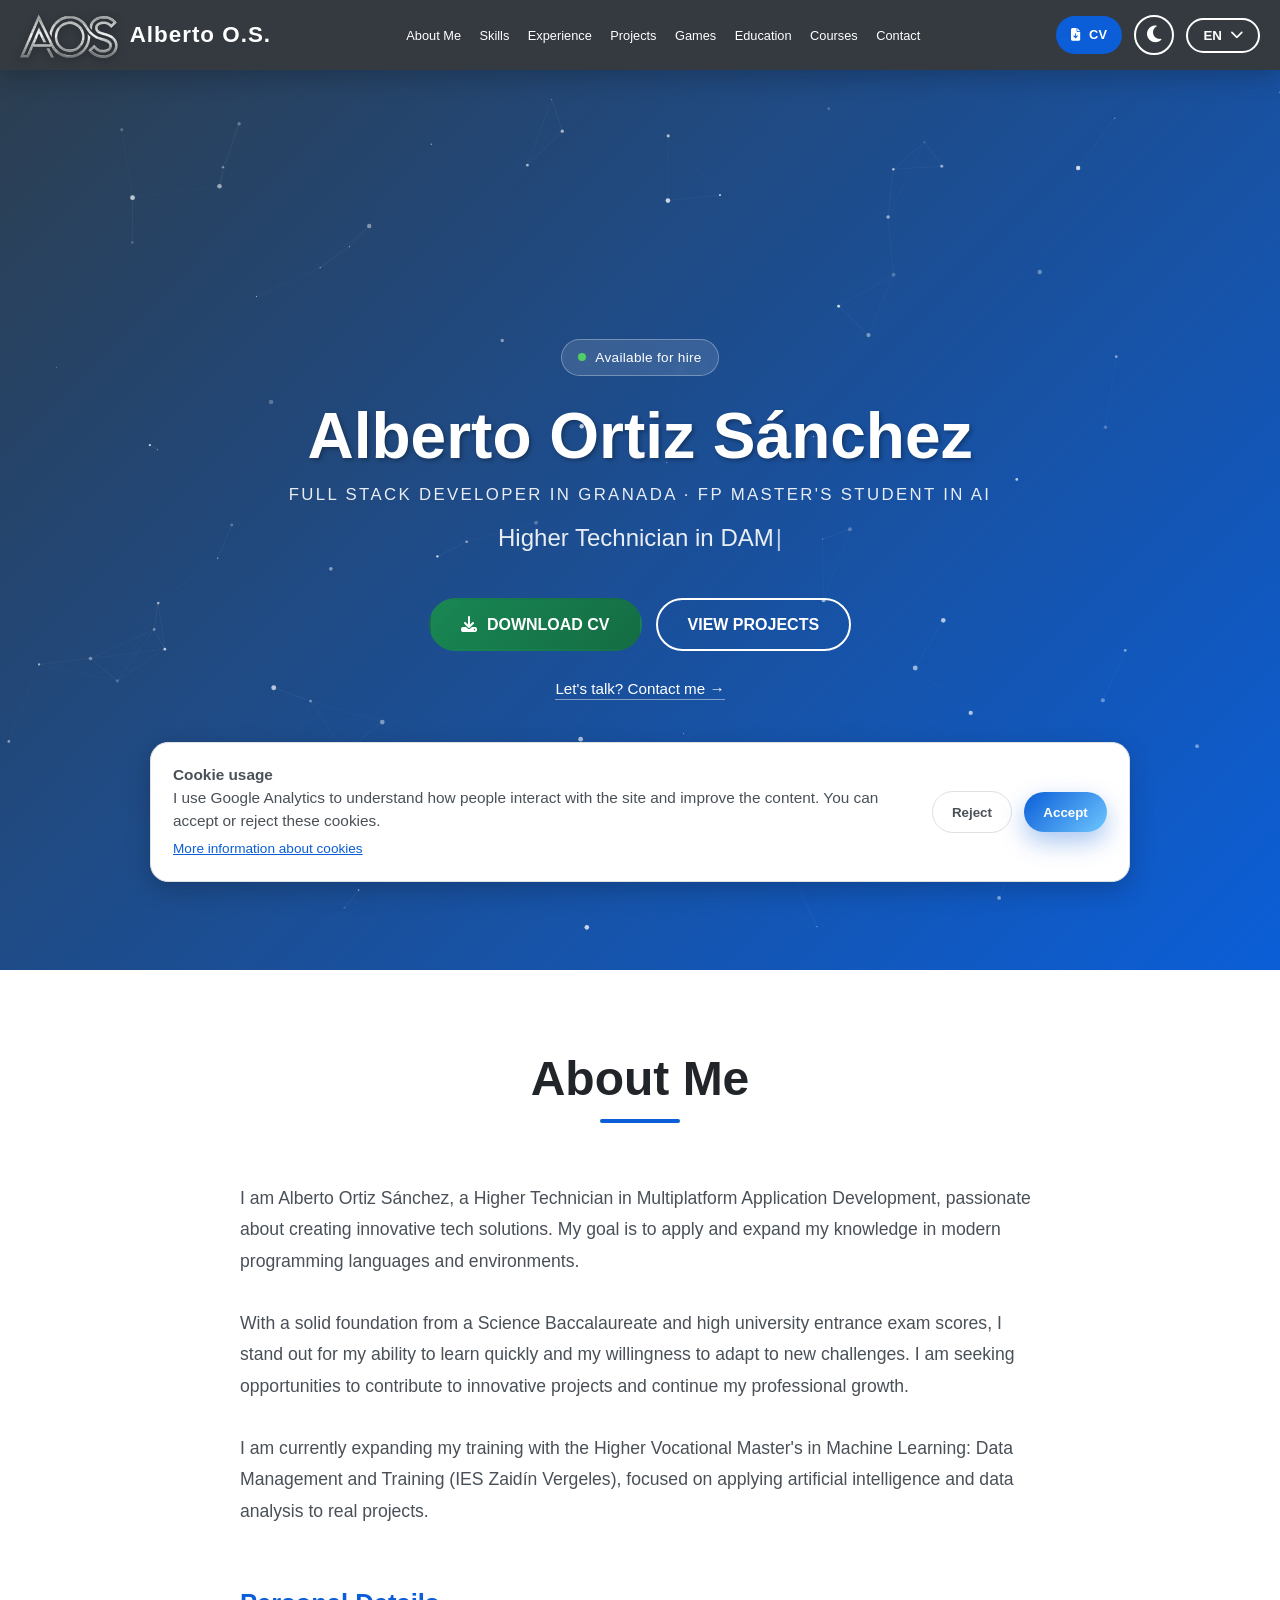
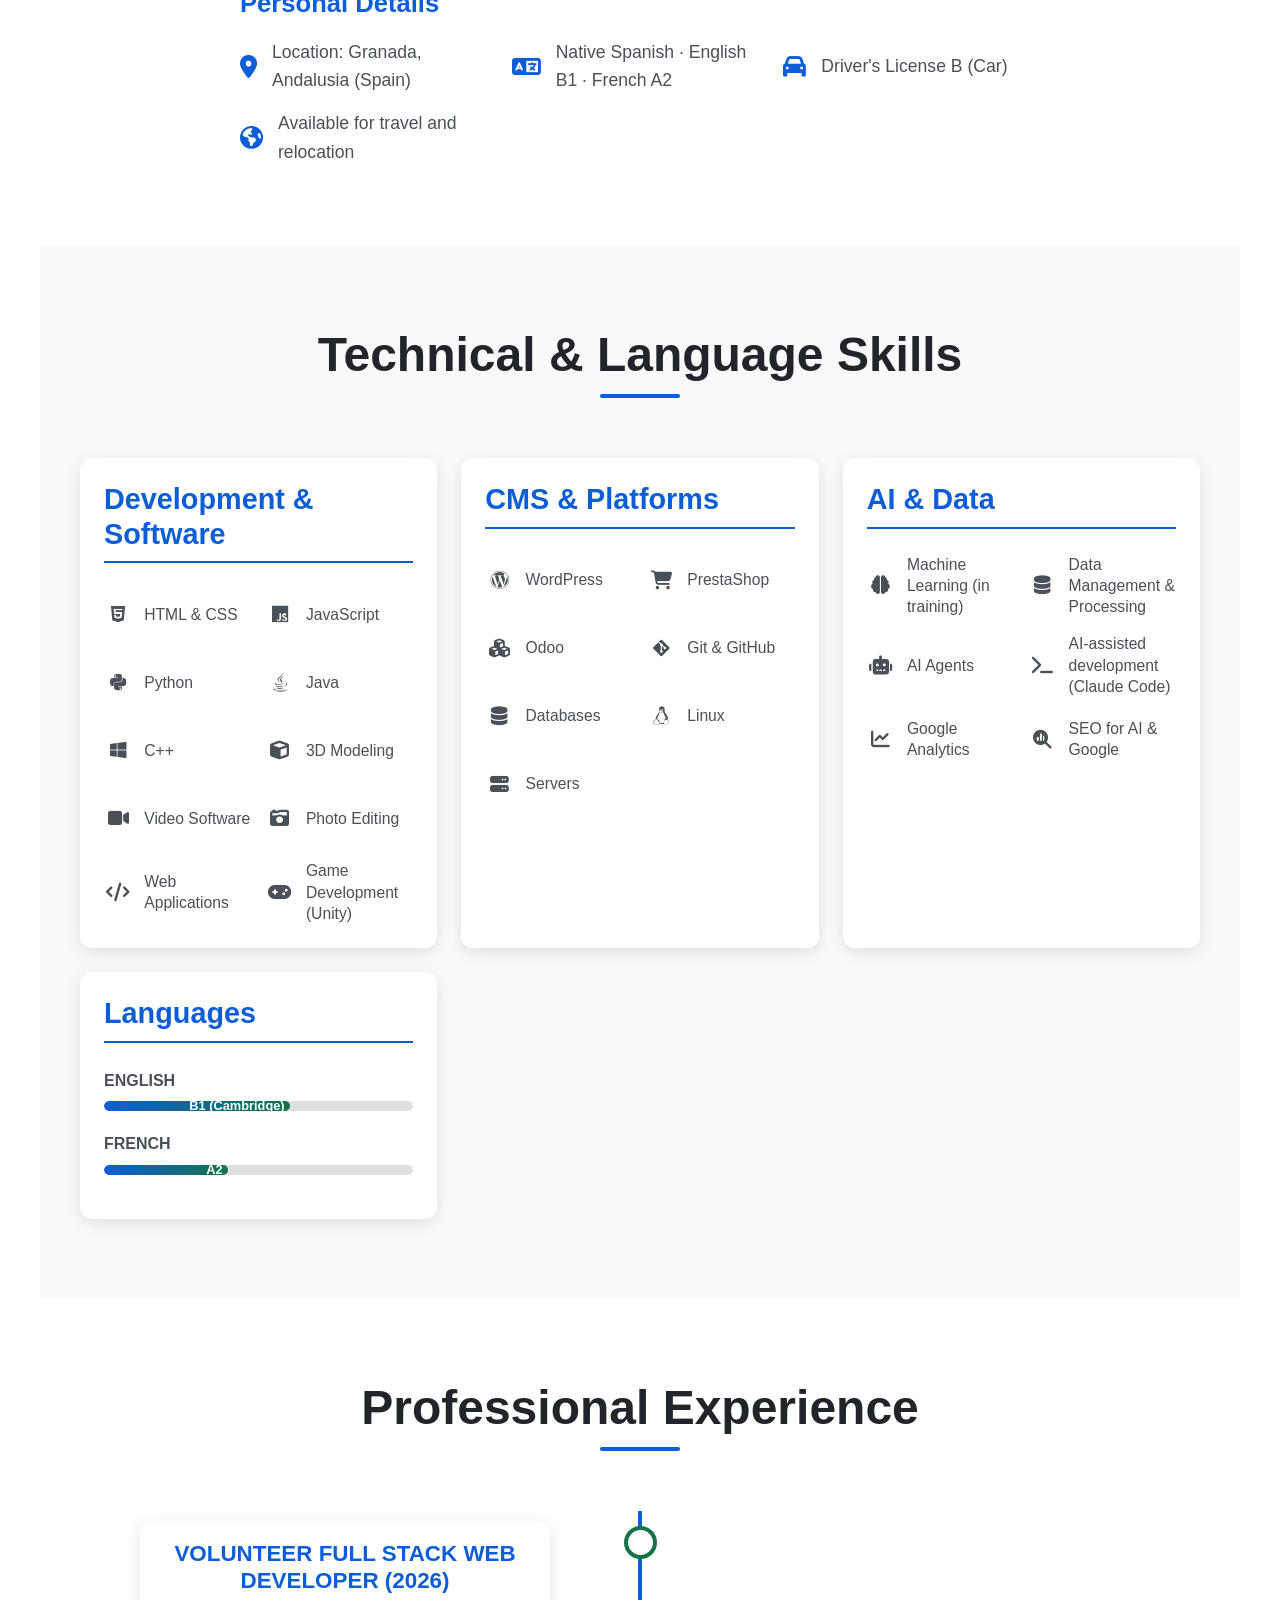
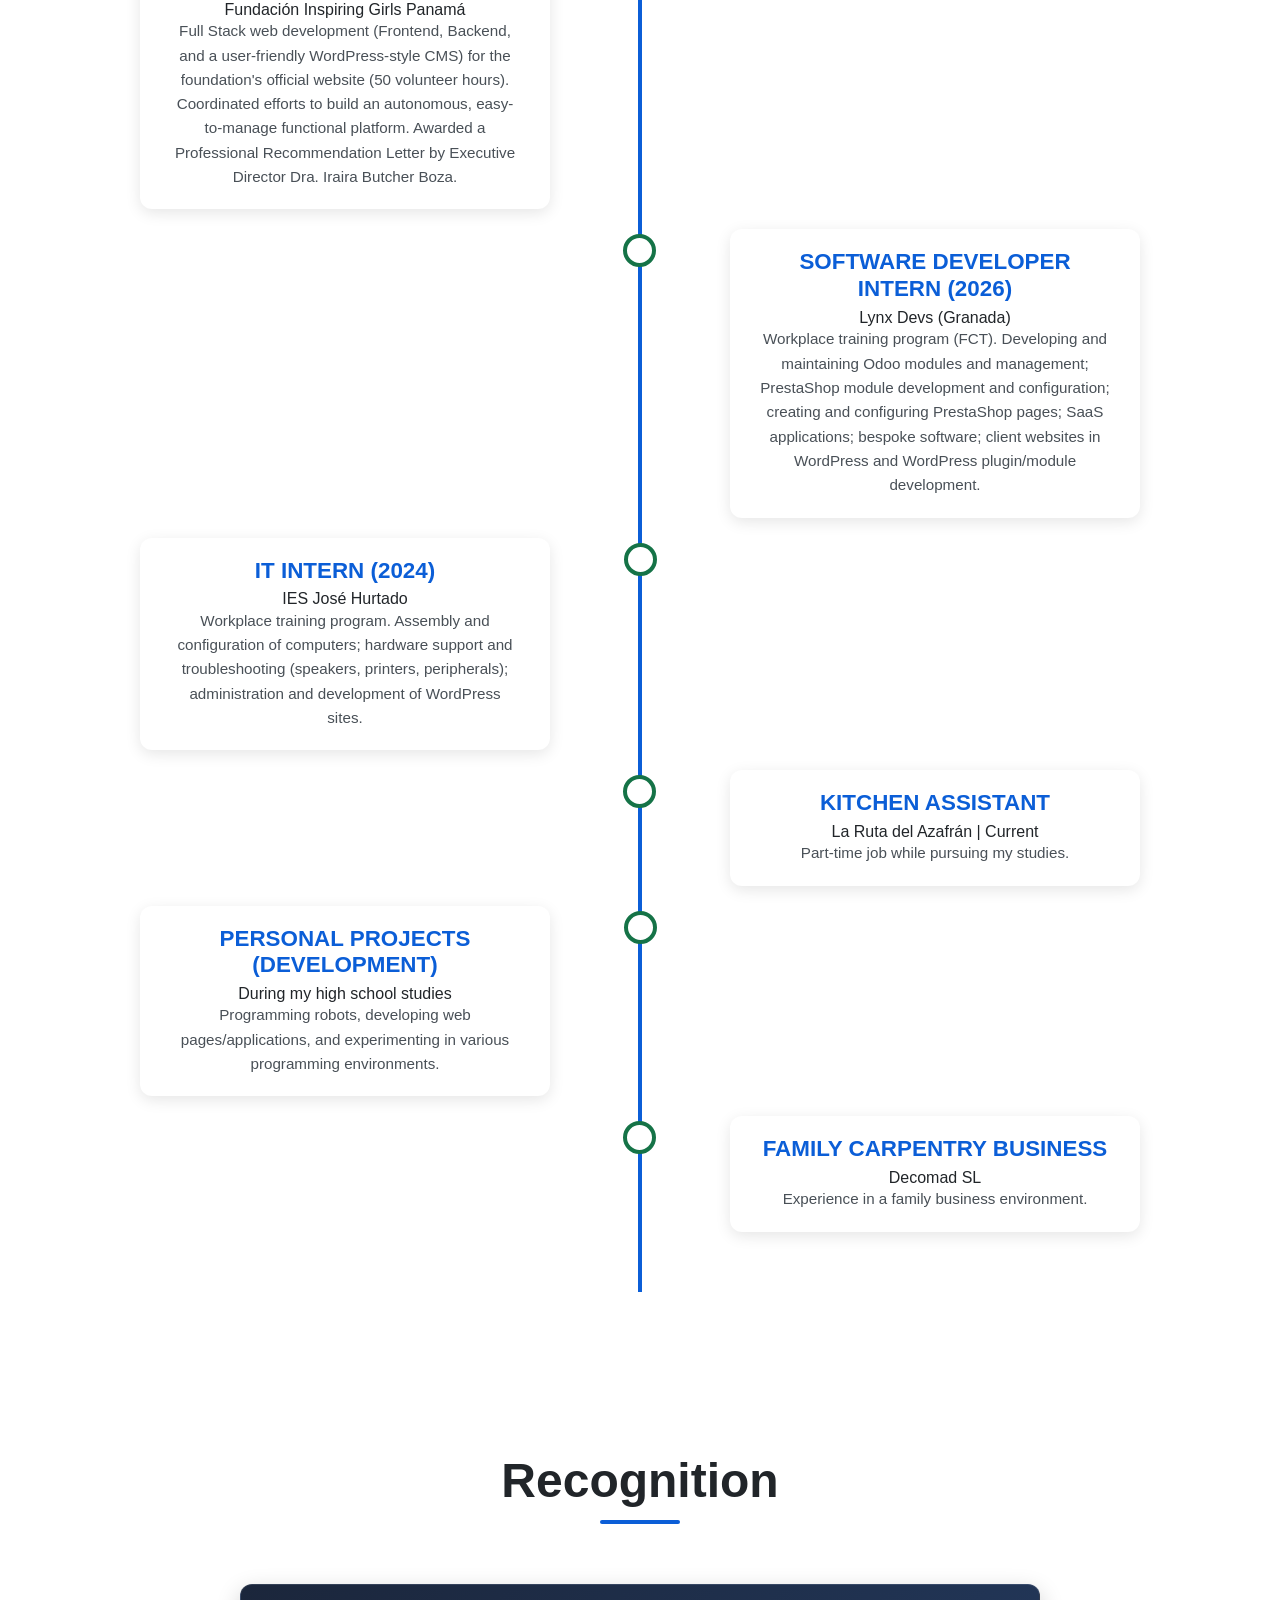
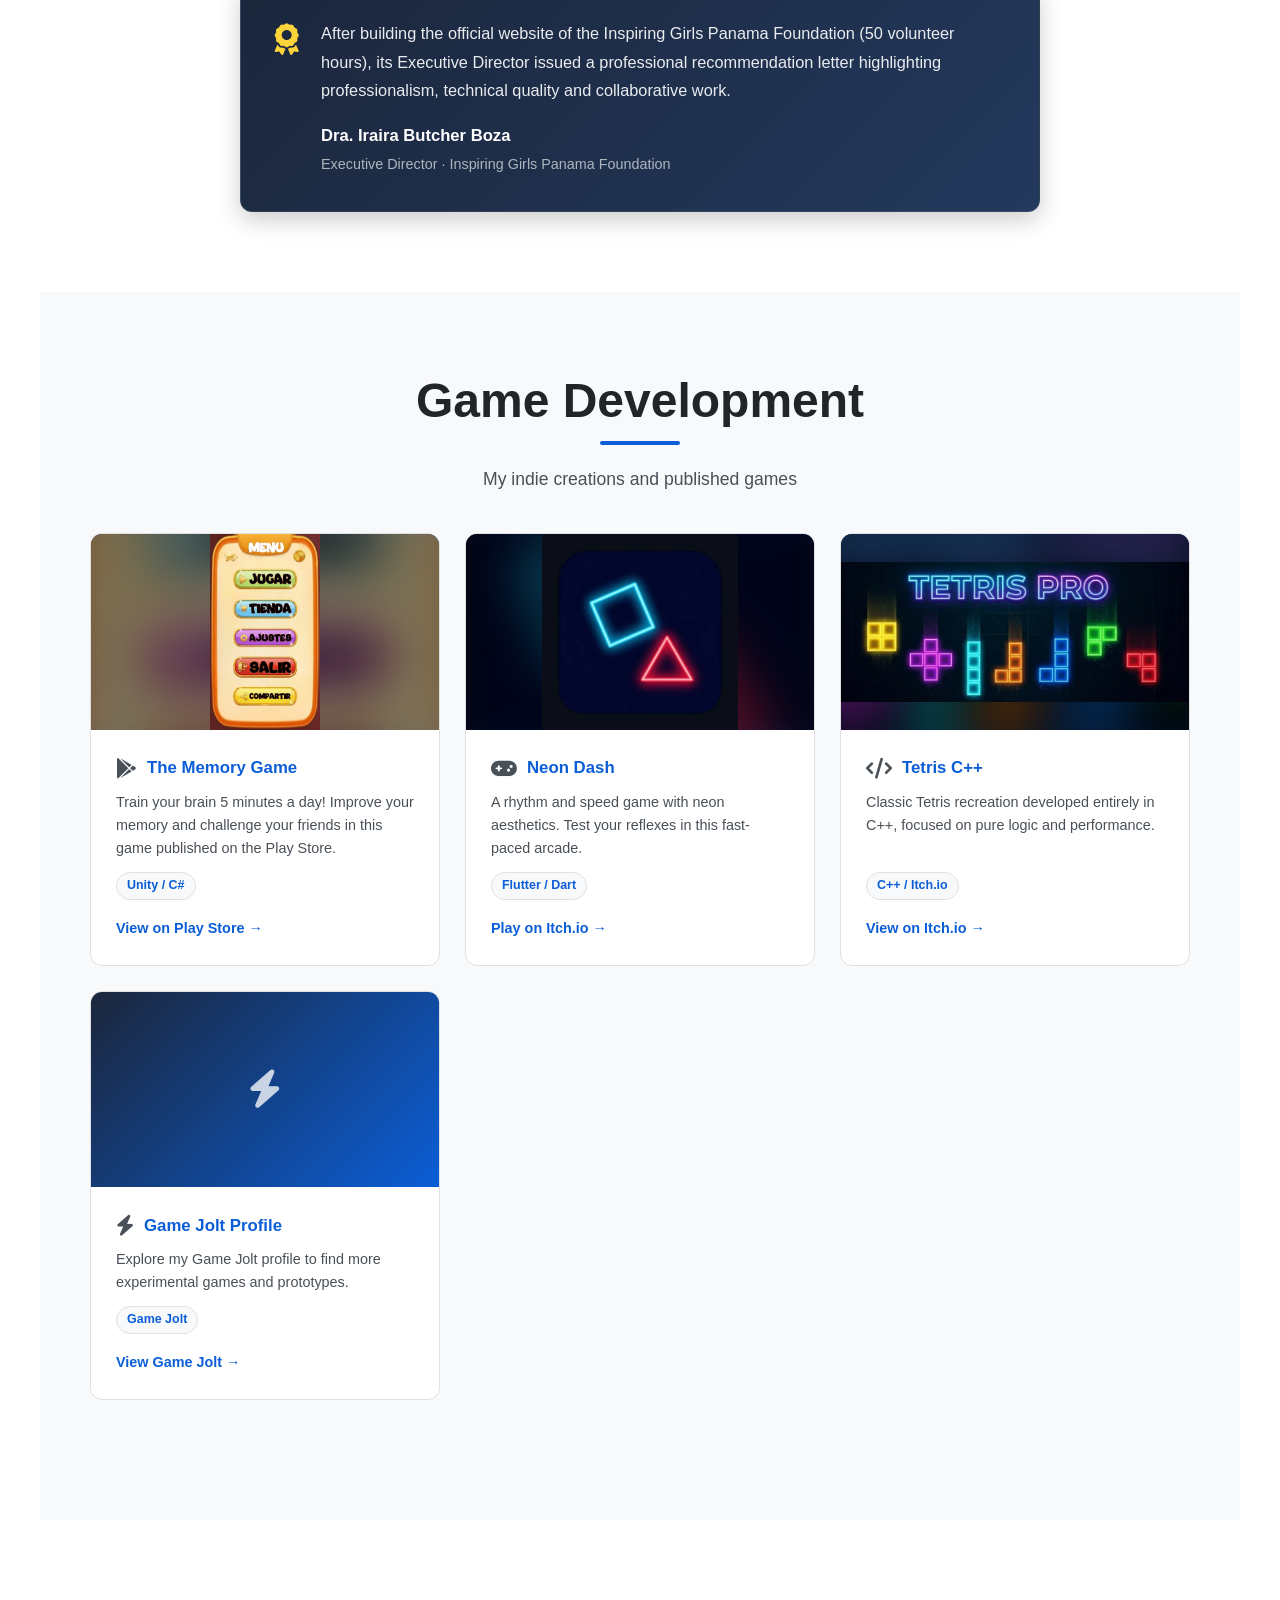
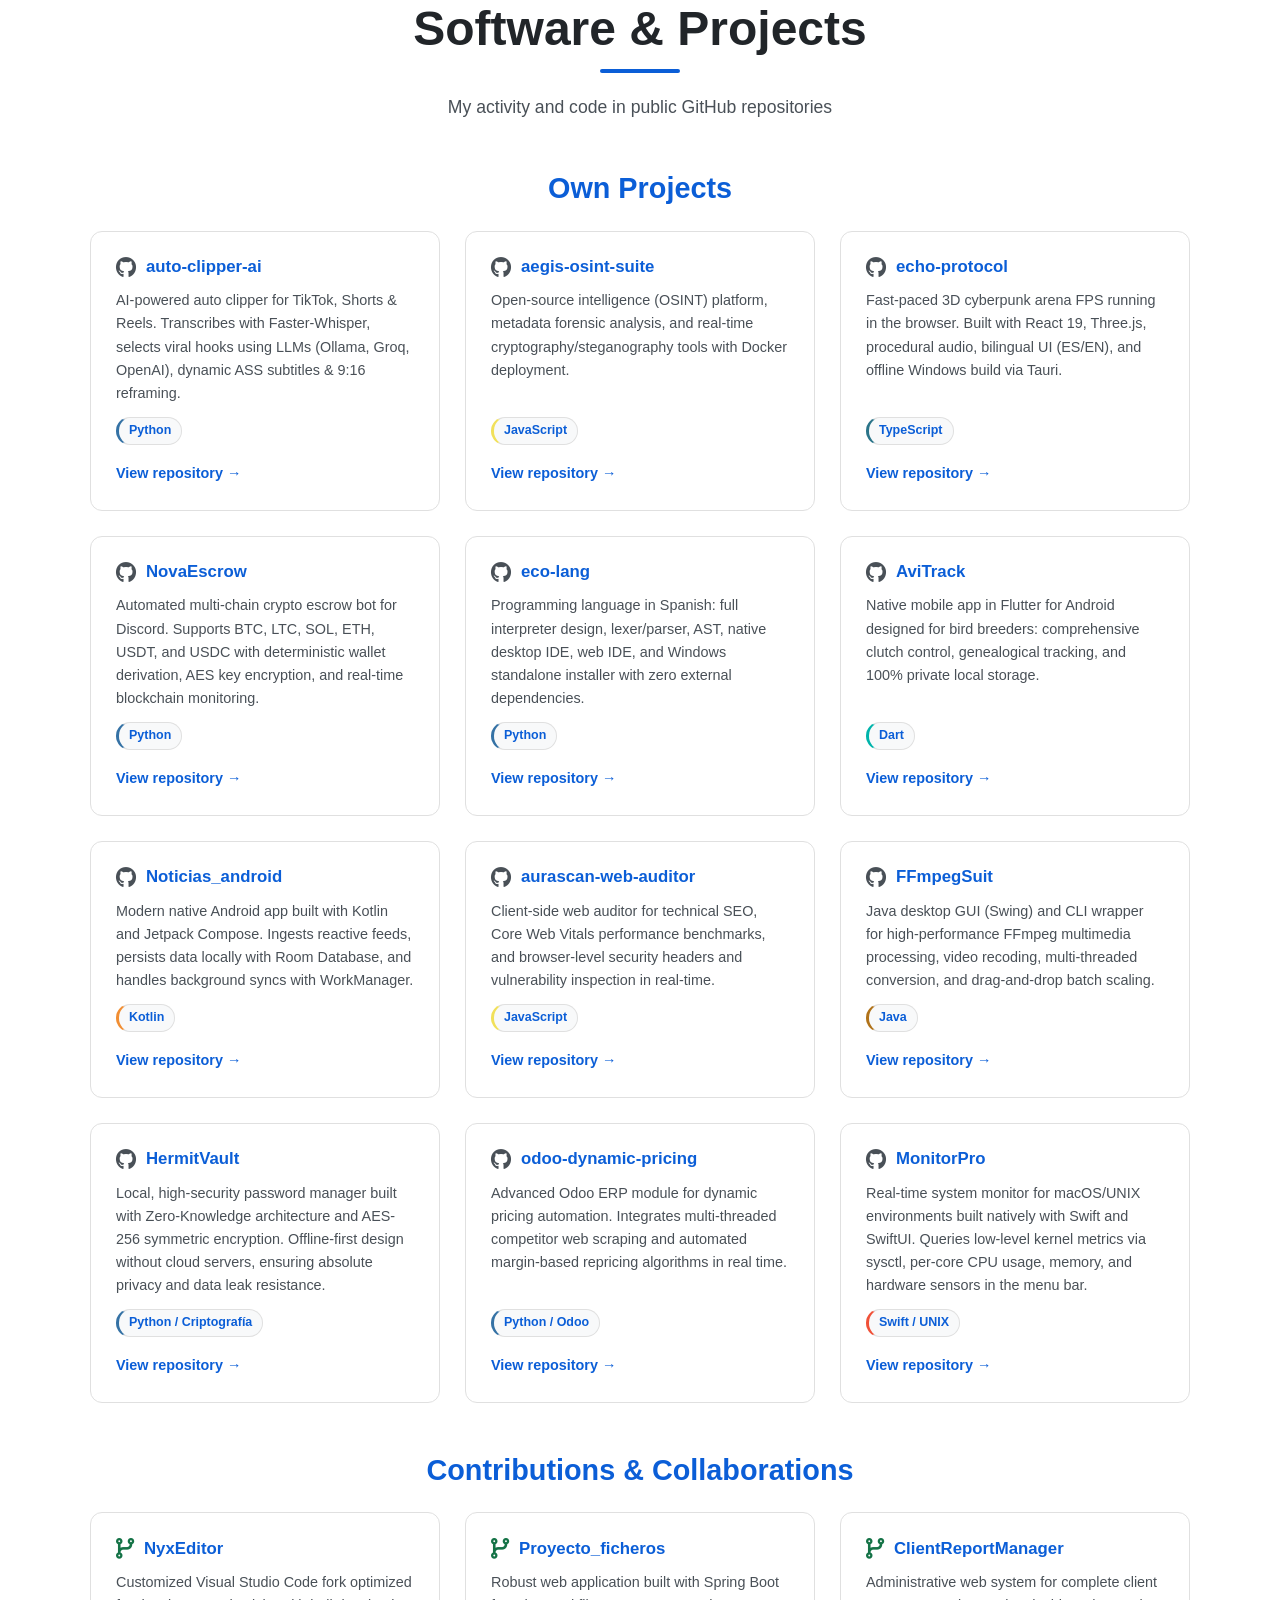
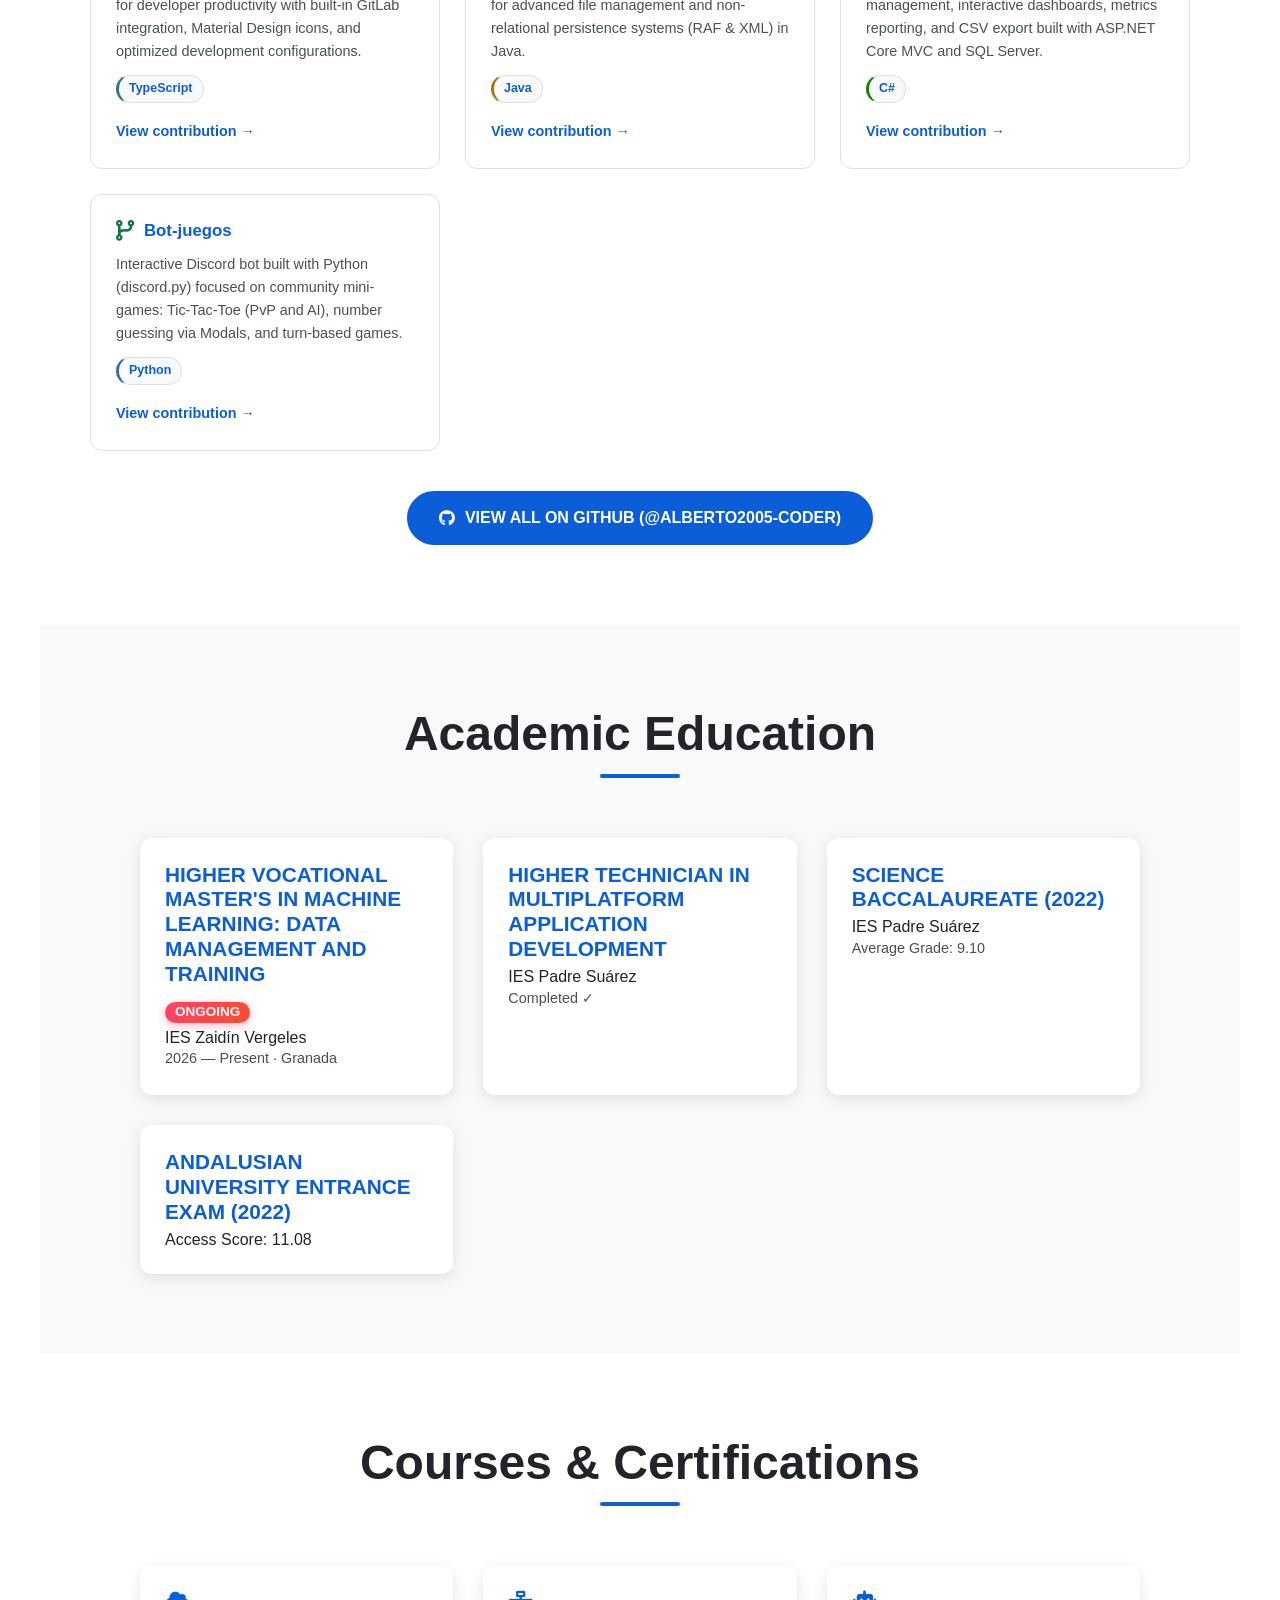
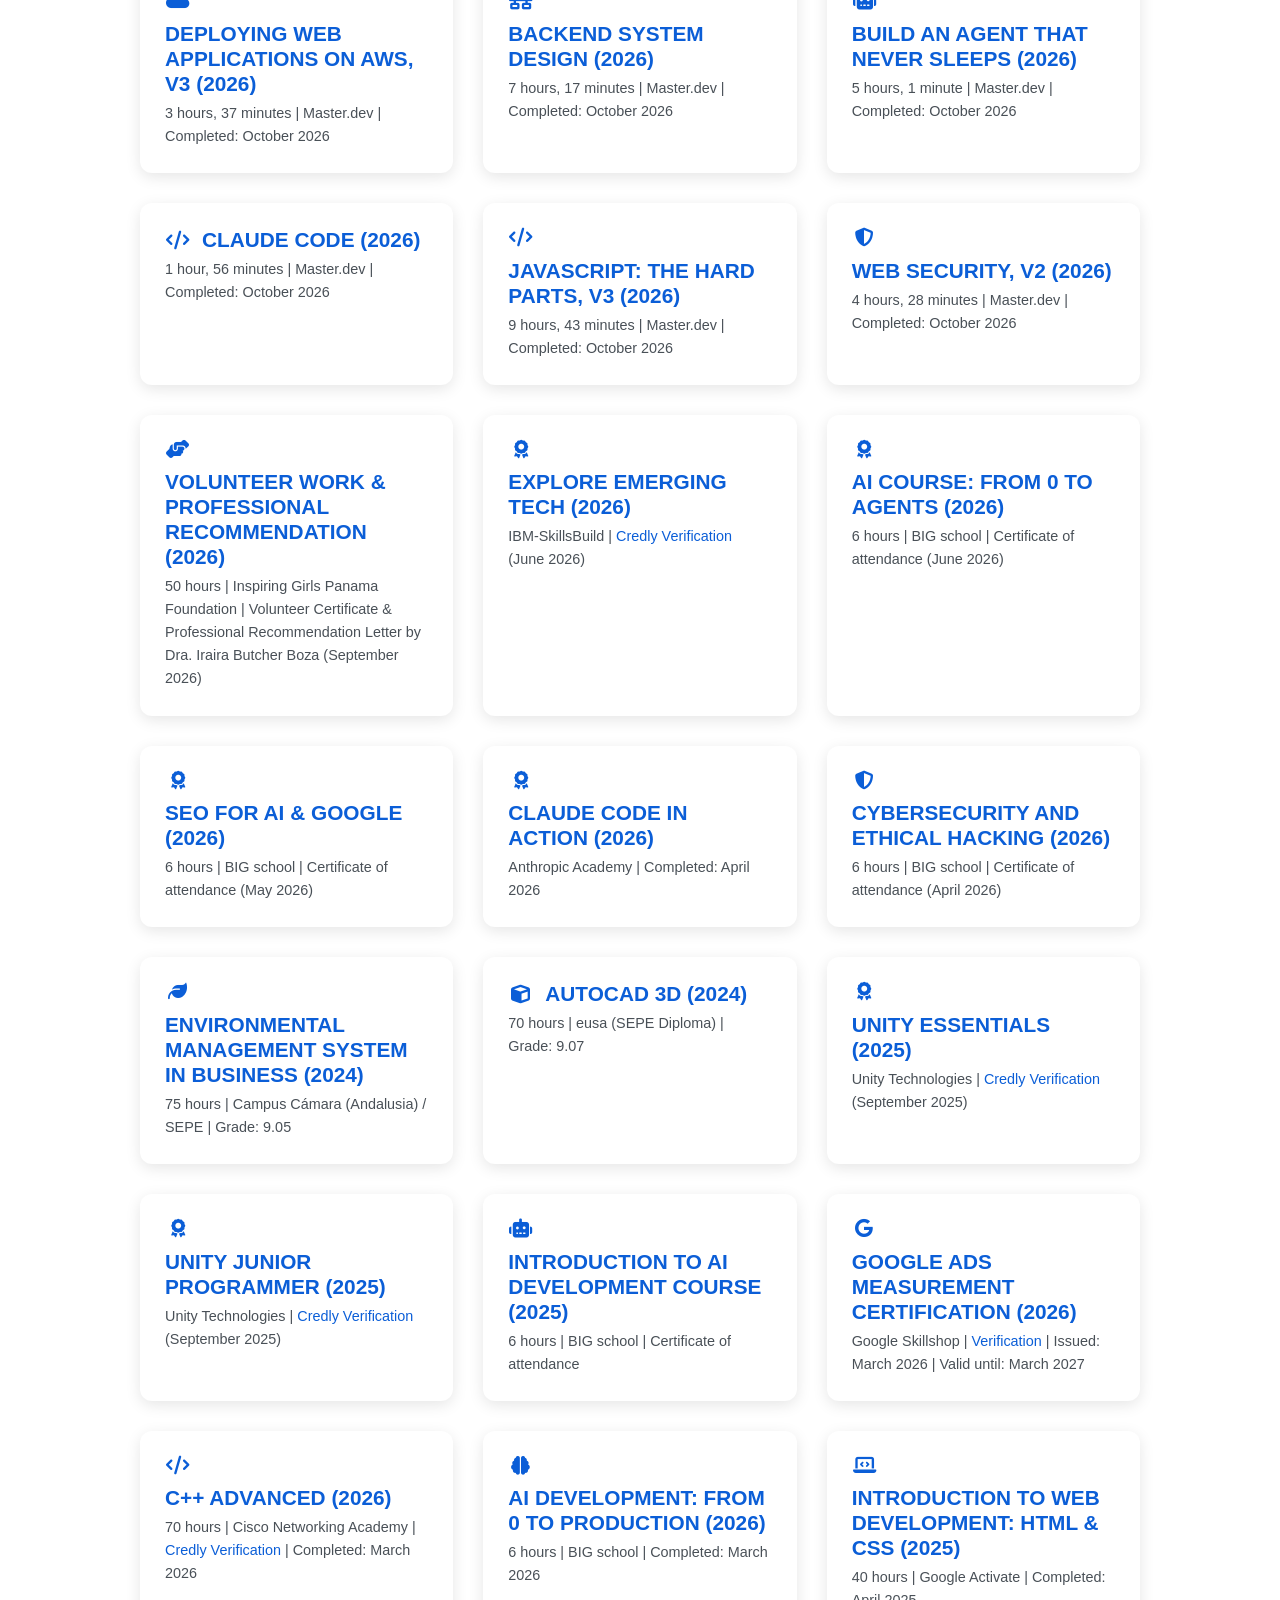
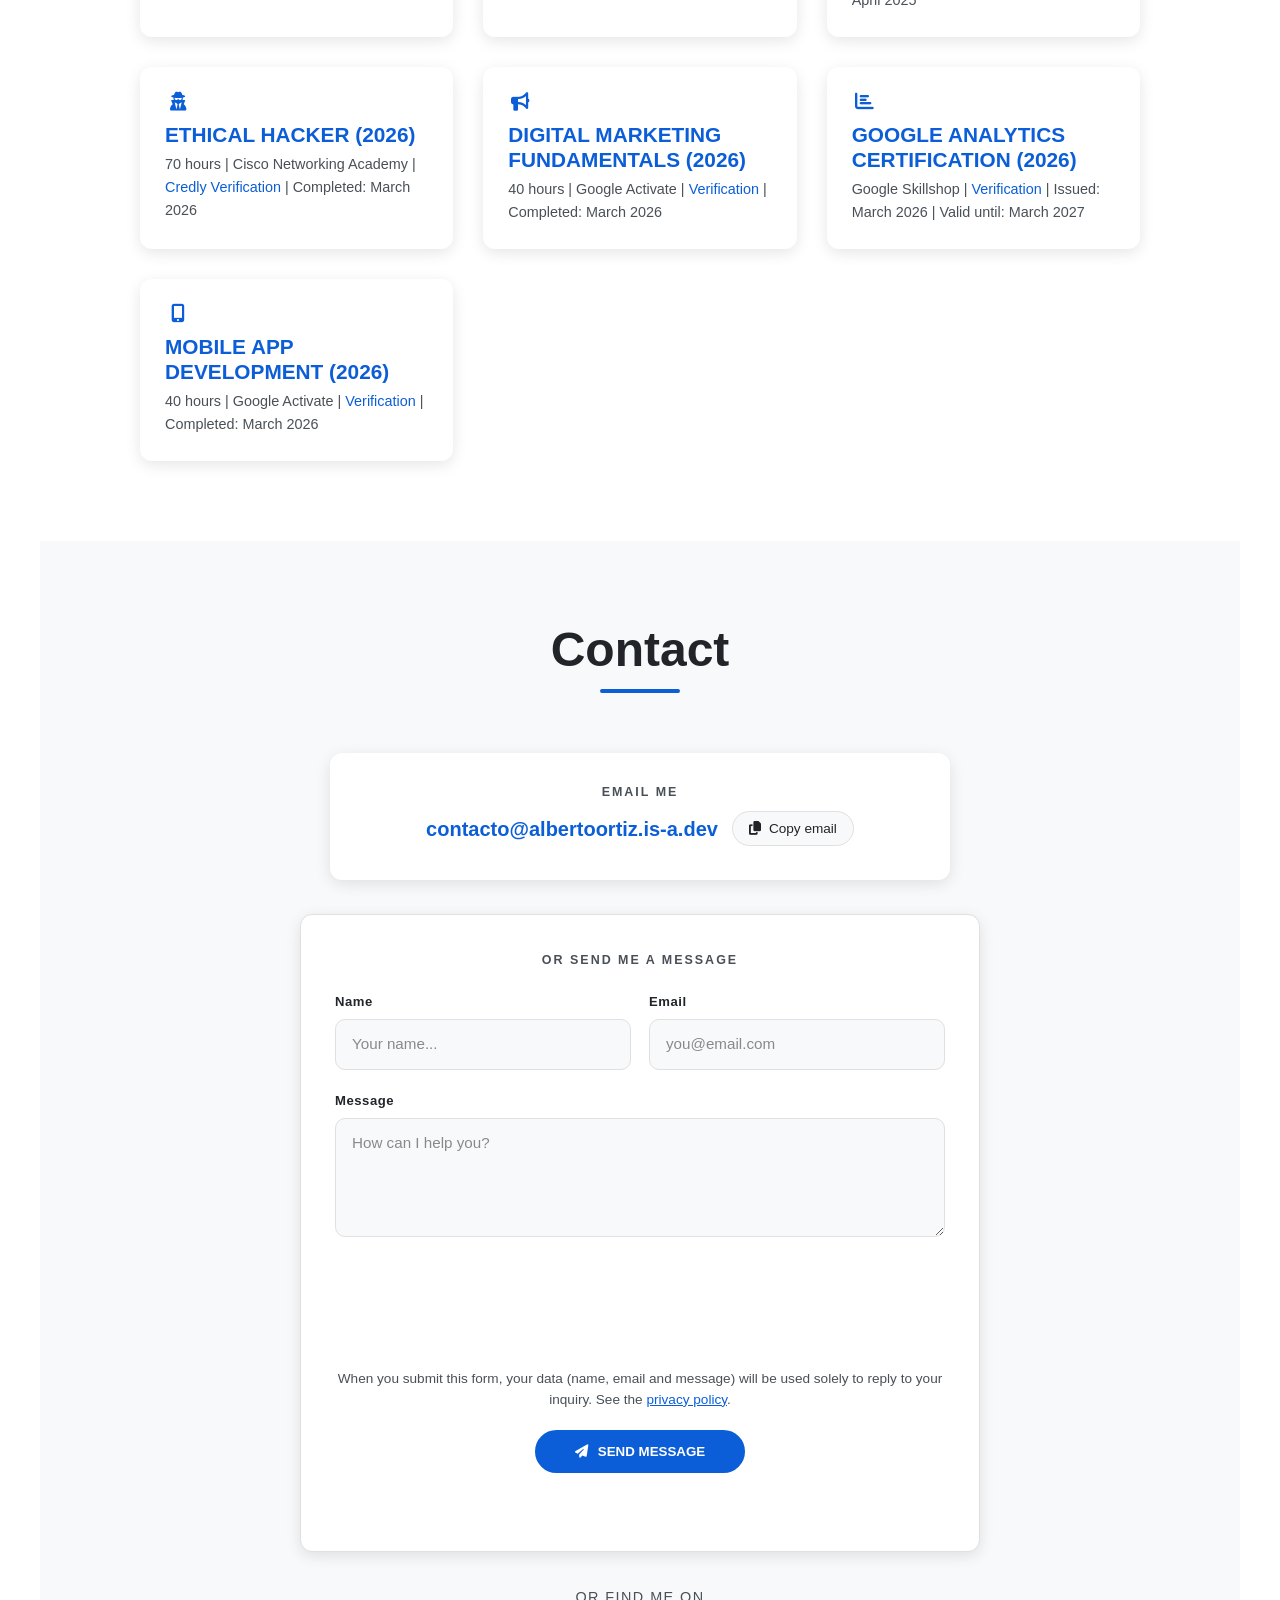
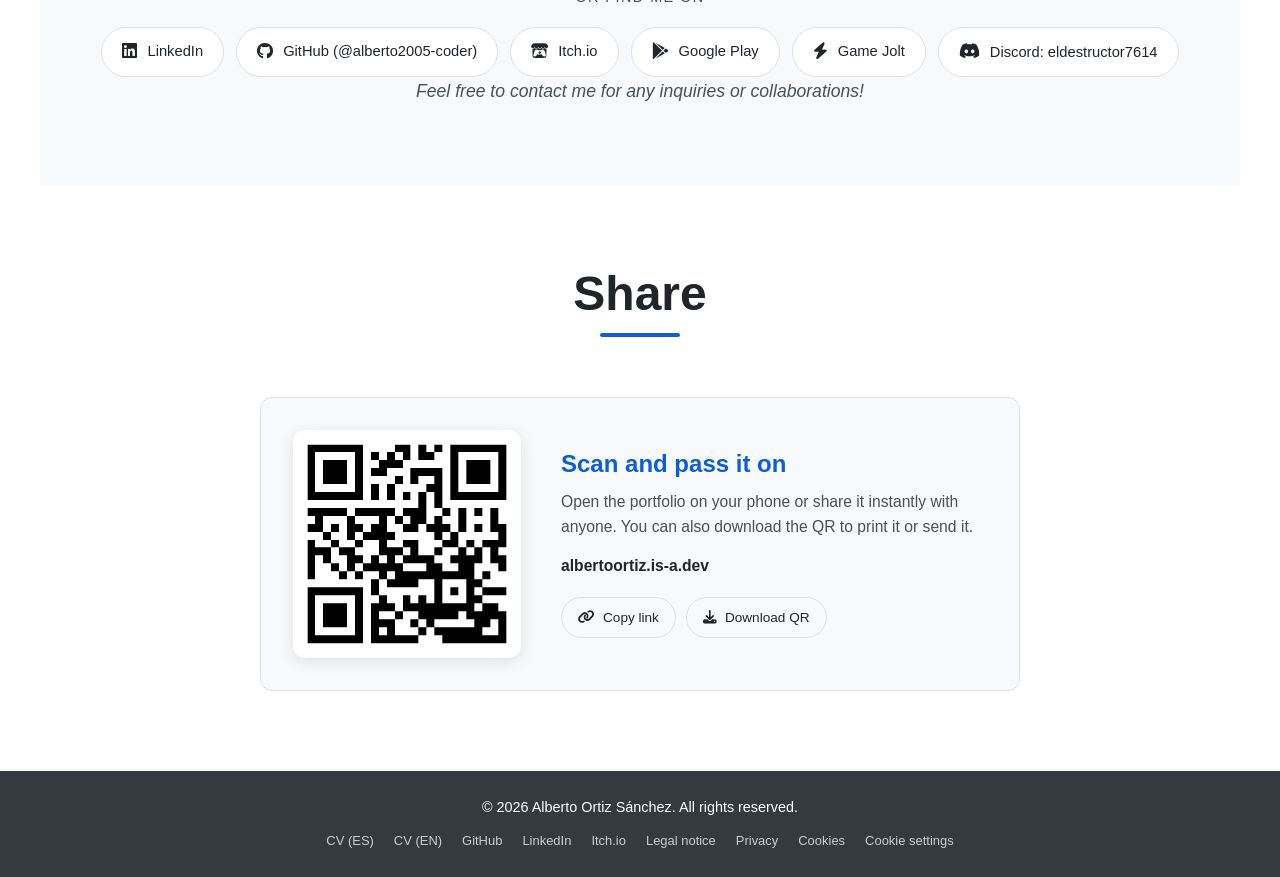
==== en/index.html @ 2f186d67 "fix: unify page titles, descriptions and social metadata Las páginas legales y el 404 rompían el for" ====
<!DOCTYPE html>
<!-- ARCHIVO GENERADO por scripts/build_en.py a partir de index.html. No lo edites a mano: modifica index.html y vuelve a ejecutar el script. -->

<html data-static-lang="" lang="en">
<head>
<meta charset="utf-8"/>
<meta content="width=device-width, initial-scale=1.0" name="viewport"/>
<!-- ===== SEGURIDAD BÁSICA ===== -->
<meta content="default-src 'self'; img-src 'self' data: https: blob:; style-src 'self' 'unsafe-inline' https://fonts.googleapis.com https://cdnjs.cloudflare.com https://newassets.hcaptcha.com; font-src 'self' https://fonts.gstatic.com https://cdnjs.cloudflare.com https://newassets.hcaptcha.com; script-src 'self' 'unsafe-inline' https://www.googletagmanager.com https://web3forms.com https://hcaptcha.com https://js.hcaptcha.com https://newassets.hcaptcha.com; connect-src 'self' https://api.github.com https://api.web3forms.com https://www.googletagmanager.com https://*.google-analytics.com https://*.analytics.google.com https://*.hcaptcha.com; media-src 'self'; object-src 'none'; base-uri 'self'; form-action 'self' https://api.web3forms.com; frame-src 'self' https://*.hcaptcha.com; upgrade-insecure-requests" http-equiv="Content-Security-Policy"/>
<meta content="strict-origin-when-cross-origin" name="referrer"/>
<!-- Nota: X-Content-Type-Options, Permissions-Policy y frame-ancestors solo funcionan como cabecera HTTP
         (GitHub Pages no permite configurarlas), por eso no se declaran con <meta>. -->
<!-- ===== SEO BÁSICO ===== -->
<title>Alberto Ortiz Sánchez | Full Stack Developer in Granada</title>
<meta content="Full Stack Developer in Granada: custom websites, Odoo, PrestaShop, WordPress, Unity games and AI. Explore projects, experience and CV." name="description"/>
<meta content="Alberto Ortiz Sánchez" name="author"/>
<meta content="index, follow" name="robots"/>
<link href="https://albertoortiz.is-a.dev/en/" rel="canonical"/>
<link href="https://albertoortiz.is-a.dev/" hreflang="es" rel="alternate"/>
<link href="https://albertoortiz.is-a.dev/en/" hreflang="en" rel="alternate"/>
<link href="https://albertoortiz.is-a.dev/" hreflang="x-default" rel="alternate"/>
<link href="https://github.com/alberto2005-coder" rel="me"/>
<link href="https://www.linkedin.com/in/alberto-ortiz-sanchez" rel="me"/>
<link href="/llms.txt" rel="alternate" title="LLM Context Summary" type="text/markdown"/>
<link href="/llms-full.txt" rel="alternate" title="Full LLM Context" type="text/markdown"/>
<!-- ===== FAVICON ===== -->
<link href="/assets/img/favicon-96x96.png?v=3" rel="icon" sizes="96x96" type="image/png"/>
<link href="/assets/img/favicon.svg?v=3" rel="icon" type="image/svg+xml"/>
<link href="/assets/img/favicon.ico?v=3" rel="shortcut icon"/>
<link href="/assets/img/apple-touch-icon.png?v=3" rel="apple-touch-icon" sizes="180x180"/>
<meta content="Alberto O.S." name="apple-mobile-web-app-title"/>
<meta content="yes" name="apple-mobile-web-app-capable"/>
<link href="/site.webmanifest" rel="manifest"/>
<meta content="#ffffff" media="(prefers-color-scheme: light)" name="theme-color"/>
<meta content="#12121d" media="(prefers-color-scheme: dark)" name="theme-color"/>
<meta content="light dark" name="color-scheme"/>
<!-- ===== OPEN GRAPH (Facebook, WhatsApp, LinkedIn...) ===== -->
<meta content="website" property="og:type"/>
<meta content="https://albertoortiz.is-a.dev/en/" property="og:url"/>
<meta content="Alberto Ortiz Sánchez | Full Stack Developer in Granada" property="og:title"/>
<meta content="Full Stack Developer in Granada: custom websites, Odoo, PrestaShop, WordPress, Unity games and AI. Explore projects, experience and CV." property="og:description"/>
<meta content="https://albertoortiz.is-a.dev/assets/img/og-image.png" property="og:image"/>
<meta content="1200" property="og:image:width"/>
<meta content="630" property="og:image:height"/>
<meta content="Alberto Ortiz Sánchez | Full Stack Developer" property="og:image:alt"/>
<meta content="en_US" property="og:locale"/>
<meta content="es_ES" property="og:locale:alternate"/>
<meta content="Alberto Ortiz Sánchez" property="og:site_name"/>
<!-- ===== TWITTER CARD ===== -->
<meta content="summary_large_image" name="twitter:card"/>
<meta content="Alberto Ortiz Sánchez | Full Stack Developer in Granada" name="twitter:title"/>
<meta content="Full Stack Developer in Granada: custom websites, Odoo, PrestaShop, WordPress, Unity games and AI. Explore projects, experience and CV." name="twitter:description"/>
<meta content="https://albertoortiz.is-a.dev/assets/img/og-image.png" name="twitter:image"/>
<!-- ===== DATOS ESTRUCTURADOS: NOMBRE DEL SITIO (Google Search) ===== -->
<script type="application/ld+json">
{
  "@context": "https://schema.org",
  "@type": "WebSite",
  "@id": "https://albertoortiz.is-a.dev/#website",
  "inLanguage": [
    "es",
    "en"
  ],
  "publisher": {
    "@id": "https://albertoortiz.is-a.dev/#person"
  },
  "name": "Alberto Ortiz Sánchez",
  "alternateName": [
    "Alberto O.S. Portfolio",
    "Alberto Ortiz",
    "albertoortiz.is-a.dev",
    "alberto2005-coder"
  ],
  "url": "https://albertoortiz.is-a.dev/"
}
    </script>
<!-- ===== DATOS ESTRUCTURADOS: PERFIL (Schema.org) ===== -->
<script type="application/ld+json">
{
  "@context": "https://schema.org",
  "@type": "Person",
  "@id": "https://albertoortiz.is-a.dev/#person",
  "name": "Alberto Ortiz Sánchez",
  "alternateName": [
    "alberto2005-coder",
    "alberto-coder2005"
  ],
  "jobTitle": "Full Stack Developer · Higher Technician in Multiplatform Application Development (DAM)",
  "description": "Full Stack Developer in Granada specialised in web development, Odoo, PrestaShop, WordPress, Unity games and artificial intelligence.",
  "url": "https://albertoortiz.is-a.dev/",
  "image": [
    "https://albertoortiz.is-a.dev/assets/img/logo.png",
    "https://albertoortiz.is-a.dev/assets/img/icon-512.png"
  ],
  "gender": "Male",
  "email": [
    "contacto@albertoortiz.is-a.dev",
    "albertoortixsanchez@gmail.com"
  ],
  "nationality": {
    "@type": "Country",
    "name": "Spain"
  },
  "address": {
    "@type": "PostalAddress",
    "addressLocality": "Granada",
    "addressRegion": "Andalucía",
    "addressCountry": "ES"
  },
  "knowsLanguage": [
    {
      "@type": "Language",
      "name": "Spanish",
      "alternateName": "es"
    },
    {
      "@type": "Language",
      "name": "English",
      "alternateName": "en"
    },
    {
      "@type": "Language",
      "name": "French",
      "alternateName": "fr"
    }
  ],
  "alumniOf": [
    {
      "@type": "EducationalOrganization",
      "name": "IES Zaidín Vergeles",
      "description": "Vocational Master's in Machine Learning: Data Management and Training"
    },
    {
      "@type": "EducationalOrganization",
      "name": "IES Padre Suárez",
      "description": "Higher Technician in Multiplatform Application Development (DAM) and Science Baccalaureate"
    }
  ],
  "hasCredential": [
    {
      "@type": "EducationalOccupationalCredential",
      "name": "Higher Technician in Multiplatform Application Development"
    },
    {
      "@type": "EducationalOccupationalCredential",
      "name": "IBM Explore Emerging Tech"
    },
    {
      "@type": "EducationalOccupationalCredential",
      "name": "Google Analytics Certification"
    }
  ],
  "sameAs": [
    "https://www.linkedin.com/in/alberto-ortiz-sanchez",
    "https://github.com/alberto2005-coder",
    "https://alberto-coder2005.itch.io/",
    "https://gamejolt.com/@eldestructor1/games",
    "https://play.google.com/store/apps/details?id=com.grgames.thememorygames"
  ],
  "knowsAbout": [
    "Full Stack Development",
    "Artificial Intelligence",
    "Machine Learning",
    "Game Development",
    "Cybersecurity & OSINT",
    "Cryptography and AES-256 Encryption",
    "Compiler and Interpreter Design",
    "Python (Faster-Whisper, Ollama)",
    "Java (Spring Boot, Swing)",
    "C++",
    "TypeScript (React 19, Three.js, Tauri)",
    "Kotlin & Jetpack Compose",
    "Flutter & Dart",
    "Odoo & PrestaShop ERP",
    "Docker and Application Deployment"
  ]
}
    </script>
<!-- ===== ESTILOS Y FUENTES ===== -->
<style>
        /* ⚠️ CSS PRINCIPAL INCRUSTADO (performance): copia exacta de assets/css/style.css.
           Se incrusta aquí para eliminar la petición bloqueante del render.
           Si editas assets/css/style.css, sincroniza este bloque (verify-site.js lo comprueba). */
:root {
    --primary-color: #0b5ed7;
    --on-primary: #ffffff;
    --secondary-color: #2c3e50;
    --accent-color: #157347;
    --bg-light: #f8f9fa;
    --bg-main: #ffffff;
    --text-color: #495057;
    --heading-color: #212529;
    --border-color: #e0e0e0;
    --border-radius: 12px;
    --shadow-light: 0 4px 15px rgba(0, 0, 0, 0.1);
    --shadow-dark: 0 8px 25px rgba(0, 0, 0, 0.2);
    --nav-bg: #343a40;
}

body[data-theme="dark"] {
    --primary-color: #4dabf7;
    --on-primary: #0b1220;
    --secondary-color: #e9ecef;
    --accent-color: #51cf66;
    --bg-light: #1c1c27;
    --bg-main: #12121d;
    --text-color: #adb5bd;
    --heading-color: #ffffff;
    --border-color: #495057;
    --shadow-light: 0 4px 15px rgba(0, 0, 0, 0.2);
    --shadow-dark: 0 8px 25px rgba(0, 0, 0, 0.4);
    --nav-bg: #12121d;
}

* {
    box-sizing: border-box;
    margin: 0;
    padding: 0;
}

/* Utilidad genérica: ocultar elementos (p. ej. honeypot antispam) */
.hidden {
    display: none !important;
}

html {
    scroll-behavior: smooth;
}

body {
    font-family: 'Poppins', sans-serif;
    color: var(--text-color);
    line-height: 1.6;
    background-color: var(--bg-main);
    overflow-x: hidden;
    transition: background-color 0.3s ease, color 0.3s ease;
}

h1, h2, h3, h4, h5, h6, .company, .institution {
    font-family: 'Montserrat', sans-serif;
    color: var(--heading-color);
    line-height: 1.2;
    transition: color 0.3s ease;
}

a {
    color: var(--primary-color);
    text-decoration: none;
    transition: color 0.3s ease;
}

a:hover {
    color: var(--accent-color);
}

ul {
    list-style: none;
}

.cookie-consent {
    position: fixed;
    left: 0;
    right: 0;
    bottom: 18px;
    z-index: 2000;
    padding: 0 18px;
    pointer-events: none;
}

.cookie-panel {
    max-width: 980px;
    margin: 0 auto;
    padding: 20px 22px;
    display: flex;
    align-items: center;
    justify-content: space-between;
    gap: 18px;
    background: var(--bg-main);
    border: 1px solid var(--border-color);
    border-radius: 18px;
    box-shadow: var(--shadow-dark);
    backdrop-filter: blur(10px);
    pointer-events: auto;
}

.cookie-copy {
    flex: 1 1 auto;
}

.cookie-title {
    margin: 0 0 6px;
    font-size: clamp(1.1rem, 1.5vw, 1.5rem);
    color: var(--heading-color);
    font-weight: 700;
}

.cookie-copy p {
    margin: 0;
    color: var(--text-color);
    font-size: 0.96rem;
    line-height: 1.5;
}

.cookie-actions {
    display: flex;
    align-items: center;
    gap: 12px;
    flex-shrink: 0;
}

.cookie-btn {
    border: none;
    border-radius: 999px;
    padding: 0.8rem 1.2rem;
    font-weight: 600;
    cursor: pointer;
    transition: transform 0.2s ease, opacity 0.2s ease, box-shadow 0.2s ease;
    font-family: 'Poppins', sans-serif;
}

.cookie-btn:hover {
    transform: translateY(-1px);
}

.cookie-btn-primary {
    background: linear-gradient(135deg, var(--primary-color), #6ec6ff);
    color: var(--on-primary);
    box-shadow: 0 10px 25px rgba(11, 94, 215, 0.35);
}

.cookie-btn-secondary {
    background: transparent;
    color: var(--text-color);
    border: 1px solid var(--border-color);
}

.cookie-consent.is-hidden {
    opacity: 0;
    transform: translateY(8px);
    transition: opacity 0.25s ease, transform 0.25s ease;
}

@media (max-width: 720px) {
    .cookie-consent {
        bottom: 10px;
        padding: 0 10px;
    }

    .cookie-panel {
        flex-direction: column;
        align-items: stretch;
        padding: 18px 16px;
    }

    .cookie-actions {
        width: 100%;
    }

    .cookie-btn {
        flex: 1 1 0;
    }
}

.navbar {
    background-color: var(--nav-bg);
    padding: 15px 40px;
    display: flex;
    justify-content: space-between;
    align-items: center;
    position: sticky;
    top: 0;
    z-index: 1000;
    box-shadow: var(--shadow-dark);
    animation: fadeInDown 1s ease-out;
    transition: background-color 0.3s ease;
}

.nav-brand {
    color: #fff;
    font-size: 1.8em;
    font-weight: 700;
    letter-spacing: 1px;
    display: flex;
    align-items: center;
    gap: 10px;
}

.nav-logo {
    height: 46px;
    width: auto;
    display: block;
    filter: drop-shadow(0 2px 4px rgba(0, 0, 0, 0.35));
    transition: transform 0.3s ease, filter 0.3s ease;
}

.nav-brand:hover .nav-logo {
    transform: translateY(-1px);
    filter: drop-shadow(0 4px 10px rgba(11, 94, 215, 0.55));
}

.nav-toggle {
    display: none;
    background: none;
    border: 2px solid rgba(255, 255, 255, 0.6);
    color: #fff;
    width: 44px;
    height: 44px;
    border-radius: 10px;
    cursor: pointer;
    font-size: 1.15em;
    align-items: center;
    justify-content: center;
    transition: background-color 0.2s ease, border-color 0.2s ease;
}

.nav-toggle:hover,
.nav-toggle[aria-expanded="true"] {
    background-color: rgba(255, 255, 255, 0.12);
    border-color: #fff;
}

.nav-cv-btn {
    display: inline-flex;
    align-items: center;
    gap: 8px;
    padding: 8px 16px;
    border-radius: 999px;
    background: var(--primary-color);
    color: var(--on-primary) !important;
    font-family: 'Poppins', sans-serif;
    font-size: 0.85em;
    font-weight: 600;
    letter-spacing: 0.4px;
    text-transform: uppercase;
    border: 2px solid transparent;
    transition: transform 0.2s ease, box-shadow 0.2s ease, background-color 0.2s ease;
}

.nav-cv-btn:hover {
    transform: translateY(-2px);
    box-shadow: 0 6px 16px rgba(11, 94, 215, 0.45);
    color: var(--on-primary) !important;
}

.nav-links {
    flex-grow: 1;
    text-align: center;
}

.nav-links a {
    color: #fff;
    margin: 0 20px;
    font-weight: 400;
    font-size: 0.95em;
    white-space: nowrap;
    position: relative;
}

.nav-links a::after {
    content: '';
    position: absolute;
    width: 0;
    height: 2px;
    display: block;
    margin-top: 5px;
    right: 0;
    background: var(--primary-color);
    transition: width 0.3s ease;
}

.nav-links a:hover::after {
    width: 100%;
    left: 0;
    background: var(--accent-color);
}

/* --- BOTONES DE ACCIÓN EN NAVBAR --- */
.nav-actions {
    display: flex;
    align-items: center;
    gap: 15px;
}

.theme-btn {
    background: none;
    border: 2px solid #fff;
    color: #fff;
    width: 40px;
    height: 40px;
    border-radius: 50%;
    cursor: pointer;
    font-size: 1.2em;
    display: flex;
    justify-content: center;
    align-items: center;
    transition: all 0.3s ease;
}

.theme-btn:hover {
    background-color: #fff;
    color: var(--nav-bg);
}

.lang-switcher {
    position: relative;
}

.lang-btn {
    background: none;
    border: 2px solid #fff;
    color: #fff;
    padding: 8px 15px;
    border-radius: 20px;
    cursor: pointer;
    font-family: 'Poppins', sans-serif;
    font-weight: 600;
    display: flex;
    align-items: center;
    gap: 8px;
    transition: background-color 0.3s ease;
}

.lang-btn:hover {
    background-color: rgba(255, 255, 255, 0.1);
}

.lang-dropdown {
    display: none;
    position: absolute;
    top: 120%;
    right: 0;
    background-color: var(--bg-main);
    border: 1px solid var(--border-color);
    border-radius: var(--border-radius);
    box-shadow: var(--shadow-dark);
    overflow: hidden;
    z-index: 1001;
}

.lang-dropdown.show {
    display: block;
}

.lang-dropdown a {
    display: block;
    padding: 12px 20px;
    color: var(--heading-color);
    white-space: nowrap;
}

.lang-dropdown a:hover {
    background-color: var(--bg-light);
    color: var(--primary-color);
}

/* --- SECCIÓN HERO --- */
.hero-section {
    min-height: 100vh;
    background: linear-gradient(135deg, var(--secondary-color) 0%, var(--primary-color) 100%);
    display: flex;
    justify-content: center;
    align-items: center;
    text-align: center;
    color: #fff;
    position: relative;
    overflow: hidden;
    transition: background 0.3s ease;
}

body[data-theme="dark"] .hero-section {
    background: linear-gradient(135deg, #12121d 0%, #1c1c27 100%);
}

.hero-content {
    max-width: 800px;
    padding: 40px;
    z-index: 1;
    animation: fadeInUp 1.2s ease-out;
}

.hero-pic {
    width: 200px;
    height: 200px;
    border-radius: 50%;
    border: 6px solid #fff;
    object-fit: cover;
    margin-bottom: 20px;
    box-shadow: var(--shadow-dark);
    animation: zoomIn 1s ease-out;
}

.hero-section h1 {
    font-size: 4em;
    margin-bottom: 10px;
    color: #fff;
    text-shadow: 2px 2px 4px rgba(0,0,0,0.3);
}

.hero-section .tagline {
    font-size: 1.5em;
    font-weight: 300;
    opacity: 0.9;
    margin-bottom: 40px;
}

.hero-actions .btn {
    margin: 0 15px;
}

/* --- BOTONES --- */
.btn {
    display: inline-block;
    padding: 12px 30px;
    border-radius: 50px;
    font-weight: 600;
    text-transform: uppercase;
    transition: all 0.3s ease;
    border: 2px solid transparent;
}

.primary-btn {
    background-color: var(--primary-color);
    color: var(--on-primary);
    border-color: var(--primary-color);
}

.primary-btn:hover {
    background-color: transparent;
    color: var(--primary-color);
    border-color: var(--primary-color);
}

.secondary-btn {
    background-color: transparent;
    color: #fff;
    border-color: #fff;
}

.secondary-btn:hover {
    background-color: #fff;
    color: var(--primary-color);
}

/* --- SECCIONES GENERALES --- */
.section-container {
    padding: 80px 40px;
    max-width: 1200px;
    margin: 0 auto;
    text-align: center;
    position: relative;
    overflow: hidden;
    transition: background-color 0.3s ease;
}

.bg-light {
    background-color: var(--bg-light);
}

.section-title {
    font-size: 3em;
    margin-bottom: 60px;
    color: var(--heading-color);
    position: relative;
    display: inline-block;
    padding-bottom: 15px;
}

.section-title::after {
    content: '';
    position: absolute;
    left: 50%;
    bottom: 0;
    transform: translateX(-50%);
    width: 80px;
    height: 4px;
    background-color: var(--primary-color);
    border-radius: 2px;
}

/* --- SOBRE MÍ --- */
.about-content {
    display: flex;
    flex-direction: column;
    align-items: center;
    gap: 30px;
    max-width: 800px;
    margin: 0 auto;
    text-align: left;
}

.about-content p {
    font-size: 1.1em;
    line-height: 1.8;
}

.personal-details {
    margin-top: 30px;
    width: 100%;
}

.personal-details h3 {
    font-size: 1.6em;
    color: var(--primary-color);
    margin-bottom: 20px;
}

.personal-details ul {
    display: grid;
    grid-template-columns: repeat(auto-fit, minmax(250px, 1fr));
    gap: 15px;
}

.personal-details li {
    font-size: 1.1em;
    display: flex;
    align-items: center;
}

.personal-details li i {
    color: var(--primary-color);
    margin-right: 15px;
    font-size: 1.3em;
}

/* --- HABILIDADES --- */
.skills-grid {
    display: grid;
    grid-template-columns: 1fr;
    gap: 30px;
    text-align: left;
    max-width: 1200px;
    margin: 0 auto;
}

@media (min-width: 577px) {
    .skills-grid { grid-template-columns: repeat(2, minmax(0, 1fr)); }
}

@media (min-width: 980px) {
    .skills-grid { grid-template-columns: repeat(3, minmax(0, 1fr)); }
}

@media (min-width: 1280px) {
    .skills-grid { max-width: 1320px; }
    .skill-category { padding: 28px 24px; }
    .skill-category h3 { font-size: clamp(2rem, 1.6vw, 3rem); }
    .skill-category ul { gap: 18px 16px; }
}

.skill-category {
    background-color: var(--bg-main);
    padding: 30px;
    border-radius: var(--border-radius);
    box-shadow: var(--shadow-light);
    transition: transform 0.3s ease, box-shadow 0.3s ease, background-color 0.3s ease;
    display: flex;
    flex-direction: column;
    min-height: 100%;
}

.skill-category:hover {
    transform: translateY(-10px);
    box-shadow: var(--shadow-dark);
}

.skill-category h3 {
    font-size: 1.8em;
    color: var(--primary-color);
    margin-bottom: 25px;
    border-bottom: 2px solid var(--primary-color);
    padding-bottom: 10px;
}

.skill-category ul {
    display: grid;
    grid-template-columns: repeat(2, minmax(0, 1fr));
    gap: 16px 14px;
    align-items: stretch;
}

.skill-category li {
    font-size: clamp(0.98rem, 1vw, 1.2rem);
    display: flex;
    align-items: center;
    gap: 12px;
    min-height: 52px;
    line-height: 1.35;
    transition: color 0.3s ease;
    width: 100%;
    word-break: break-word;
}

.skill-category li:hover {
    color: var(--primary-color);
}

.skill-category li i {
    flex-shrink: 0;
    width: 1.5em;
    text-align: center;
    font-size: 1.2em;
    transition: color 0.3s ease;
}

.skill-category li:hover i {
    color: var(--primary-color);
}

/* Barras de Progreso de Idiomas */
.language-item {
    margin-bottom: 20px;
}

.language-item p {
    font-weight: 600;
    margin-bottom: 8px;
    display: flex;
    justify-content: space-between;
    align-items: center;
}

.progress-bar-container {
    background-color: var(--border-color);
    height: 10px;
    border-radius: 5px;
    overflow: hidden;
    position: relative;
}

.progress-bar-fill {
    background: linear-gradient(to right, var(--primary-color), var(--accent-color));
    height: 100%;
    border-radius: 5px;
    width: 0%; /* Inicialmente 0% para animación */
    transition: width 1s ease-out;
    position: relative;
}

.progress-bar-fill::after {
    content: attr(data-level);
    position: absolute;
    right: 5px;
    top: 50%;
    transform: translateY(-50%);
    color: white;
    font-size: 0.8em;
    font-weight: 600;
    opacity: 0;
    transition: opacity 0.5s ease;
}

.progress-bar-fill.animated::after {
    opacity: 1;
}

/* --- EXPERIENCIA (TIMELINE) --- */
.timeline {
    position: relative;
    max-width: 1000px;
    margin: 0 auto;
    padding-bottom: 50px;
}

.timeline::after {
    content: '';
    position: absolute;
    width: 4px;
    background-color: var(--primary-color);
    top: 0;
    bottom: 0;
    left: 50%;
    margin-left: -2px;
}

.timeline-item {
    padding: 10px 0;
    position: relative;
    background-color: inherit;
    width: 50%;
}

.timeline-item::after {
    content: '';
    position: absolute;
    width: 25px;
    height: 25px;
    right: -17px;
    background-color: var(--bg-main);
    border: 4px solid var(--accent-color);
    top: 15px;
    border-radius: 50%;
    z-index: 1;
    transition: background-color 0.3s ease;
}

.timeline-item.left {
    left: 0;
    padding-right: 90px;
}

.timeline-item.right {
    left: 50%;
    padding-left: 90px;
}

.timeline-item.right::after {
    left: -17px;
}

.timeline-content {
    padding: 20px 30px;
    background-color: var(--bg-main);
    position: relative;
    border-radius: var(--border-radius);
    box-shadow: var(--shadow-light);
    transition: all 0.3s ease;
}

.timeline-content:hover {
    transform: translateY(-8px);
    box-shadow: var(--shadow-dark);
}

.timeline-content h3 {
    font-size: 1.4em;
    color: var(--primary-color);
    margin-bottom: 5px;
}

.timeline-content .description {
    font-size: 0.95em;
}

/* --- FORMACIÓN & CURSOS --- */
.education-grid, .courses-list {
    display: grid;
    grid-template-columns: repeat(auto-fit, minmax(300px, 1fr));
    gap: 30px;
    max-width: 1000px;
    margin: 0 auto;
    text-align: left;
}

.education-item, .course-item {
    background-color: var(--bg-main);
    padding: 25px;
    border-radius: var(--border-radius);
    box-shadow: var(--shadow-light);
    transition: all 0.3s ease;
}

.education-item:hover, .course-item:hover {
    transform: translateY(-8px);
    box-shadow: var(--shadow-dark);
}

.education-item h3, .course-item h3 {
    font-size: 1.3em;
    color: var(--primary-color);
    margin-bottom: 5px;
    display: flex;
    align-items: center;
    gap: 12px;
    flex-wrap: wrap;
    word-break: break-word;
    overflow-wrap: anywhere;
}

.course-item h3 i {
    font-size: 0.9em;
    min-width: 25px;
    text-align: center;
}

.education-item .date, .course-item .details {
    font-size: 0.9em;
}

.badge-new {
    background: linear-gradient(135deg, #ff416c, #ff4b2b);
    color: white;
    padding: 2px 10px;
    border-radius: 12px;
    font-size: 0.65em;
    font-weight: 700;
    text-transform: uppercase;
    box-shadow: 0 2px 8px rgba(255, 65, 108, 0.4);
    display: inline-flex;
    align-items: center;
    white-space: nowrap;
    flex-shrink: 0;
    align-self: flex-start;
    margin-top: 3px;
}

/* --- CONTACTO --- */
.contact-info-grid {
    display: flex;
    justify-content: center;
    gap: 50px;
    flex-wrap: wrap;
    margin-bottom: 40px;
}

.contact-item {
    text-align: center;
    transition: transform 0.3s ease, color 0.3s ease;
}

.contact-item:hover {
    transform: translateY(-5px);
    color: var(--primary-color);
}

.contact-item i {
    color: var(--primary-color);
    margin-bottom: 15px;
    transition: color 0.3s ease;
}

.contact-item:hover i {
    color: var(--accent-color);
}

.contact-item p {
    font-size: 1.1em;
    font-weight: 600;
}

.footer-note {
    font-size: 1.1em;
    font-style: italic;
}

/* --- FOOTER --- */
footer {
    background-color: var(--nav-bg);
    color: #fff;
    text-align: center;
    padding: 25px 0;
    font-size: 0.9em;
    transition: background-color 0.3s ease;
}

/* --- ANIMACIONES Y RESPONSIVE --- */
@keyframes fadeInDown { from { opacity: 0; transform: translateY(-20px); } to { opacity: 1; transform: translateY(0); } }
@keyframes fadeInUp { from { opacity: 0; transform: translateY(40px); } to { opacity: 1; transform: translateY(0); } }
@keyframes zoomIn { from { opacity: 0; transform: scale(0.8); } to { opacity: 1; transform: scale(1); } }
@keyframes blink { 0%, 100% { opacity: 1; } 50% { opacity: 0; } }
@keyframes pulse-glow { 0%, 100% { box-shadow: 0 0 8px rgba(0,123,255,0.4); } 50% { box-shadow: 0 0 20px rgba(0,123,255,0.9); } }

.animate-on-scroll { opacity: 0; transform: translateY(50px); transition: opacity 0.8s ease-out, transform 0.8s ease-out; }
.animate-on-scroll.is-visible { opacity: 1; transform: translateY(0); }

/* --- BARRA DE PROGRESO DE LECTURA --- */
#read-progress {
    position: fixed;
    top: 0; left: 0;
    height: 3px;
    width: 0%;
    background: linear-gradient(to right, var(--primary-color), var(--accent-color));
    z-index: 9999;
    transition: width 0.1s linear;
}

/* --- PARTÍCULAS (Canvas hero) --- */
#particles-canvas {
    position: absolute;
    top: 0; left: 0;
    width: 100%; height: 100%;
    z-index: 0;
    pointer-events: none;
}

/* --- TYPING CURSOR --- */
.typing-cursor {
    display: inline-block;
    animation: blink 0.8s infinite;
    color: rgba(255,255,255,0.8);
    font-weight: 300;
    margin-left: 2px;
}

/* --- BOTÓN DESCARGAR CV --- */
.cv-btn {
    background: linear-gradient(135deg, #28a745, #20c997);
    color: #fff !important;
    border-color: transparent;
}
.cv-btn:hover {
    background: linear-gradient(135deg, #20c997, #28a745);
    color: #fff !important;
    transform: translateY(-3px);
    box-shadow: 0 8px 20px rgba(40,167,69,0.5);
}

/* --- PROYECTOS GITHUB --- */
.projects-subtitle {
    font-size: 1.1em;
    color: var(--text-color);
    margin-bottom: 40px;
    margin-top: -40px;
}

.subsection-title {
    font-size: 1.8em;
    color: var(--primary-color);
    margin-top: 50px;
    margin-bottom: 25px;
    text-align: center;
    font-family: 'Montserrat', sans-serif;
    font-weight: 700;
}

.projects-grid {
    display: grid;
    grid-template-columns: repeat(auto-fill, minmax(300px, 1fr));
    gap: 25px;
    max-width: 1100px;
    margin: 0 auto 40px;
    text-align: left;
}

.project-card {
    background-color: var(--bg-main);
    border: 1px solid var(--border-color);
    border-radius: 12px;
    padding: 25px;
    display: flex;
    flex-direction: column;
    gap: 12px;
    transition: transform 0.3s ease, box-shadow 0.3s ease, border-color 0.3s ease;
    position: relative;
    overflow: hidden;
}

.project-card::before {
    content: '';
    position: absolute;
    top: 0; left: 0;
    width: 100%; height: 3px;
    background: linear-gradient(to right, var(--primary-color), var(--accent-color));
    transform: scaleX(0);
    transform-origin: left;
    transition: transform 0.3s ease;
}

.project-card:hover::before { transform: scaleX(1); }

.project-card:hover {
    transform: translateY(-8px);
    box-shadow: var(--shadow-dark);
    border-color: var(--primary-color);
}

.project-card-header { display: flex; align-items: center; gap: 10px; }
.project-card-header i { color: var(--text-color); font-size: 1.3em; }

.project-card h3 {
    font-size: 1.05em;
    color: var(--primary-color);
    margin: 0;
    word-break: break-all;
}

.project-card p { font-size: 0.9em; color: var(--text-color); flex-grow: 1; line-height: 1.6; }

.project-card-meta { display: flex; flex-wrap: wrap; gap: 8px; align-items: center; }

.project-lang {
    background-color: var(--bg-light);
    color: var(--primary-color);
    padding: 3px 10px;
    border-radius: 20px;
    font-size: 0.78em;
    font-weight: 600;
    border: 1px solid var(--border-color);
}

.project-lang--python { border-left: 3px solid #3572A5; }
.project-lang--javascript { border-left: 3px solid #f1e05a; }
.project-lang--typescript { border-left: 3px solid #2b7489; }
.project-lang--dart { border-left: 3px solid #00B4AB; }
.project-lang--kotlin { border-left: 3px solid #F18E33; }
.project-lang--java { border-left: 3px solid #b07219; }
.project-lang--csharp { border-left: 3px solid #178600; }
.project-lang--swift { border-left: 3px solid #F05138; }

.project-card-header .project-branch-icon { color: var(--accent-color); }

.project-stars { font-size: 0.85em; color: var(--text-color); }

.project-card-link {
    display: inline-flex;
    align-items: center;
    gap: 6px;
    color: var(--primary-color);
    font-weight: 600;
    font-size: 0.9em;
    margin-top: 5px;
    transition: gap 0.2s ease, color 0.2s ease;
}
.project-card-link:hover { gap: 12px; color: var(--accent-color); }

.projects-loading {
    grid-column: 1 / -1;
    text-align: center;
    padding: 60px;
    color: var(--text-color);
    display: flex;
    flex-direction: column;
    align-items: center;
    gap: 15px;
}

.projects-footer { text-align: center; margin-top: 10px; }

.github-all-btn { display: inline-flex; align-items: center; gap: 10px; }

@media (max-width: 992px) {
    .nav-links { display: none; }
    .nav-brand { flex-grow: 1; text-align: left; }
    .hero-section h1 { font-size: 3em; }
    .section-title { font-size: 2.5em; }
    .timeline::after { left: 20px; }
    .timeline-item { width: 100%; padding-left: 50px; padding-right: 10px; }
    .timeline-item.left { padding-right: 10px; }
    .timeline-item::after { left: 13px; }
    .timeline-item.right { left: 0%; padding-left: 50px; }
    .timeline-content { text-align: left; }
    .timeline-content h3 { font-size: 1.1em; }
    .education-grid, .courses-list { grid-template-columns: 1fr; }
}

@media (max-width: 480px) {
    .timeline-item { padding-left: 38px; padding-right: 8px; }
    .timeline-item.left { padding-right: 8px; }
    .timeline::after { left: 14px; }
    .timeline-item::after { left: 7px; width: 20px; height: 20px; }
    .timeline-content { padding: 16px 18px; }
    .timeline-content h3 { font-size: 1em; }
    .section-container { padding: 50px 14px; }
}

@media (max-width: 576px) {
    .hero-section h1 { font-size: 2.2em; }
    .hero-actions { flex-direction: column; align-items: center; }
    .btn { width: 80%; margin: 10px auto; }
    .section-container { padding: 60px 20px; }
    .section-title { font-size: 2em; }
    .personal-details ul { grid-template-columns: 1fr; }
    .projects-grid { grid-template-columns: 1fr; }
}
/* =========================================================
   MEJORAS 2026: navegación móvil, CV, tarjetas y a11y
   ========================================================= */

/* --- Accesibilidad base --- */
.skip-link {
    position: fixed;
    top: 10px;
    left: 10px;
    z-index: 10000;
    padding: 10px 18px;
    border-radius: 8px;
    background: var(--primary-color);
    color: var(--on-primary);
    font-weight: 600;
    transform: translateY(-160%);
    transition: transform 0.2s ease;
}

.skip-link:focus {
    transform: translateY(0);
    color: var(--on-primary);
}

a:focus-visible,
button:focus-visible {
    outline: 3px solid var(--primary-color);
    outline-offset: 3px;
    border-radius: 4px;
}

@media (prefers-reduced-motion: reduce) {
    html { scroll-behavior: auto; }
    *, *::before, *::after {
        animation-duration: 0.001ms !important;
        animation-iteration-count: 1 !important;
        transition-duration: 0.001ms !important;
    }
}

html { scroll-padding-top: 90px; }
section[id] { scroll-margin-top: 90px; }

/* --- Hero: badge, rol y CTA --- */
.hero-content { max-width: 900px; }

.status-badge {
    display: inline-flex;
    align-items: center;
    gap: 9px;
    padding: 7px 16px;
    margin-bottom: 22px;
    border-radius: 999px;
    background: rgba(255, 255, 255, 0.12);
    border: 1px solid rgba(255, 255, 255, 0.3);
    backdrop-filter: blur(4px);
    color: #fff;
    font-size: 0.85em;
    font-weight: 500;
    letter-spacing: 0.3px;
}

.status-dot {
    width: 8px;
    height: 8px;
    border-radius: 50%;
    background: #51cf66;
    box-shadow: 0 0 0 0 rgba(81, 207, 102, 0.7);
    animation: pulse-glow 2s infinite;
}

.hero-role {
    font-size: 1.05em;
    font-weight: 500;
    letter-spacing: 0.14em;
    text-transform: uppercase;
    color: #fff; /* sobre el degradado azul del hero; antes heredaba el gris oscuro de los h2 (contraste insuficiente en tema claro) */
    opacity: 0.9;
    margin-top: 0;
    margin-bottom: 14px;
}

.hero-contact {
    margin-top: 26px;
    font-size: 0.95em;
}

.hero-contact a {
    color: #fff;
    border-bottom: 1px solid rgba(255, 255, 255, 0.45);
    padding-bottom: 2px;
}

.hero-contact a:hover { color: #fff; border-color: #fff; }

.hero-actions {
    display: flex;
    flex-wrap: wrap;
    gap: 14px;
    justify-content: center;
}

.hero-actions .btn { margin: 0; }

/* --- Botón CV (contraste AA) --- */
.cv-btn {
    display: inline-flex;
    align-items: center;
    gap: 10px;
    background: linear-gradient(135deg, #198754, #146c43);
    color: #ffffff !important;
    border-color: transparent;
}

.cv-btn:hover {
    background: linear-gradient(135deg, #20c997, #157347);
    color: #06281c !important;
    transform: translateY(-3px);
    box-shadow: 0 8px 20px rgba(20, 108, 67, 0.45);
}

/* --- Tarjetas de proyecto con imagen --- */
.project-media {
    position: relative;
    margin: -25px -25px 16px;
    aspect-ratio: 16 / 9;
    overflow: hidden;
    background: linear-gradient(135deg, #1b263b 0%, #0b5ed7 100%);
    isolation: isolate;
}

.project-media-bg {
    position: absolute;
    inset: -24px;
    z-index: 0;
    width: calc(100% + 48px);
    height: calc(100% + 48px);
    object-fit: cover;
    filter: blur(22px) brightness(0.5) saturate(1.15);
    transform: scale(1.12);
}

.project-media-main {
    position: absolute;
    inset: 0;
    z-index: 2;
    width: 100%;
    height: 100%;
    object-fit: contain;
    display: block;
}

.project-media--empty { background: linear-gradient(135deg, #1b263b 0%, #0b5ed7 100%); }

.project-media-main.is-missing { display: none; }

.project-media-fallback {
    position: absolute;
    inset: 0;
    z-index: 1;
    display: grid;
    place-items: center;
    color: rgba(255, 255, 255, 0.85);
    font-size: 2.4em;
    opacity: 0.9;
}

/* --- Reconocimiento --- */
.recommendation-card {
    display: flex;
    gap: 22px;
    align-items: flex-start;
    max-width: 800px;
    margin: 0 auto;
    padding: 34px;
    text-align: left;
    border-radius: var(--border-radius);
    background: linear-gradient(135deg, #1b263b 0%, #23395d 100%);
    border: 1px solid rgba(255, 255, 255, 0.1);
    box-shadow: var(--shadow-dark);
    color: #e9ecef;
}

.recommendation-icon {
    font-size: 2em;
    color: #ffd43b;
    flex-shrink: 0;
    margin-top: 4px;
}

.recommendation-body p {
    font-size: 1.02em;
    line-height: 1.75;
}

.recommendation-author {
    margin-top: 16px;
    display: flex;
    flex-direction: column;
    gap: 2px;
}

.recommendation-author strong { color: #fff; font-size: 1.02em; }
.recommendation-author span { font-size: 0.88em; color: #adb5bd; }

/* --- Contacto --- */
.contact-card {
    max-width: 620px;
    margin: 0 auto 34px;
    padding: 30px;
    border-radius: var(--border-radius);
    background: var(--bg-main);
    box-shadow: var(--shadow-light);
}

.contact-label {
    text-transform: uppercase;
    letter-spacing: 0.16em;
    font-size: 0.78em;
    font-weight: 600;
    color: var(--text-color);
    margin-bottom: 8px;
}

.contact-email-row {
    display: flex;
    flex-wrap: wrap;
    align-items: center;
    justify-content: center;
    gap: 10px 14px;
    margin-bottom: 4px;
}

.contact-email {
    display: inline-block;
    font-size: 1.25em;
    font-weight: 600;
    color: var(--primary-color);
    word-break: break-all;
    overflow-wrap: anywhere;
    max-width: 100%;
}

.copy-btn,
.contact-social-btn {
    display: inline-flex;
    align-items: center;
    gap: 8px;
    padding: 9px 16px;
    border-radius: 999px;
    border: 1px solid var(--border-color);
    background: var(--bg-light);
    color: var(--heading-color);
    font-family: 'Poppins', sans-serif;
    font-size: 0.85em;
    font-weight: 500;
    cursor: pointer;
    transition: background-color 0.2s ease, border-color 0.2s ease, color 0.2s ease;
}

.copy-btn:hover,
.contact-social-btn:hover {
    border-color: var(--primary-color);
    color: var(--primary-color);
}

.copy-btn.is-copied {
    background: #d1e7dd;
    border-color: #198754;
    color: #0f5132;
}

.contact-socials-title {
    margin-bottom: 18px;
    font-size: 0.9em;
    letter-spacing: 0.1em;
    text-transform: uppercase;
    color: var(--text-color);
}

.contact-socials {
    display: flex;
    flex-wrap: wrap;
    justify-content: center;
    gap: 12px;
}

.contact-socials a,
.contact-socials .contact-social-btn {
    display: inline-flex;
    align-items: center;
    gap: 10px;
    padding: 12px 20px;
    border-radius: 999px;
    border: 1px solid var(--border-color);
    background: var(--bg-main);
    color: var(--heading-color);
    font-size: 0.92em;
    font-weight: 500;
    transition: transform 0.2s ease, border-color 0.2s ease, color 0.2s ease, box-shadow 0.2s ease;
}

.contact-socials a:hover,
.contact-socials .contact-social-btn:hover {
    transform: translateY(-3px);
    border-color: var(--primary-color);
    color: var(--primary-color);
    box-shadow: var(--shadow-light);
}

.contact-socials i { font-size: 1.15em; }

/* --- Formulario de contacto --- */
.contact-form-card {
    max-width: 620px;
    margin: 0 auto 34px;
    padding: 30px;
    border-radius: var(--border-radius);
    background: var(--bg-main);
    border: 1px solid var(--border-color);
    box-shadow: var(--shadow-light);
    text-align: left;
}

.contact-form-card .contact-label {
    text-align: center;
    margin-bottom: 20px;
}

.contact-form {
    display: flex;
    flex-direction: column;
    gap: 18px;
}

.form-group {
    display: flex;
    flex-direction: column;
    gap: 7px;
}

.form-group label {
    font-size: 0.82em;
    font-weight: 600;
    letter-spacing: 0.04em;
    color: var(--heading-color);
}

.form-group input,
.form-group textarea {
    width: 100%;
    padding: 12px 14px;
    border: 1px solid var(--border-color);
    border-radius: 10px;
    background: var(--bg-light);
    color: var(--heading-color);
    font-family: 'Poppins', sans-serif;
    font-size: 0.95em;
    line-height: 1.5;
    transition: border-color 0.2s ease, box-shadow 0.2s ease, background-color 0.2s ease;
}

.form-group textarea {
    resize: vertical;
    min-height: 110px;
}

.form-group input::placeholder,
.form-group textarea::placeholder {
    color: var(--text-color);
    opacity: 0.65;
}

.form-group input:focus,
.form-group textarea:focus {
    outline: none;
    border-color: var(--primary-color);
    box-shadow: 0 0 0 3px color-mix(in srgb, var(--primary-color) 22%, transparent);
    background: var(--bg-main);
}

.form-group input:invalid:not(:placeholder-shown),
.form-group textarea:invalid:not(:placeholder-shown) {
    border-color: #dc3545;
}

.contact-form-submit {
    align-self: center;
    display: inline-flex;
    align-items: center;
    justify-content: center;
    gap: 10px;
    border: 2px solid var(--primary-color);
    cursor: pointer;
    font-family: 'Poppins', sans-serif;
    min-width: 210px;
}

.contact-form-submit:disabled {
    opacity: 0.65;
    cursor: not-allowed;
}

/* hCaptcha: centrado y adaptado al tema */
.contact-captcha {
    display: flex;
    justify-content: center;
    margin: 2px auto;
    min-height: 78px;
}

.contact-captcha iframe {
    max-width: 100%;
}

@media (max-width: 576px) {
    .contact-captcha {
        transform: scale(0.92);
        transform-origin: top center;
        min-height: 72px;
    }
}

.contact-form-submit.is-loading i {
    animation: form-spin 0.9s linear infinite;
}

@keyframes form-spin {
    to { transform: rotate(360deg); }
}

.form-status {
    min-height: 1.4em;
    margin-top: 2px;
    text-align: center;
    font-size: 0.9em;
    font-weight: 500;
    opacity: 0;
    transition: opacity 0.25s ease;
}

.form-status.is-visible { opacity: 1; }

.form-status.is-success {
    padding: 11px 14px;
    border-radius: 10px;
    background: #d1e7dd;
    border: 1px solid #198754;
    color: #0f5132;
}

.form-status.is-error {
    padding: 11px 14px;
    border-radius: 10px;
    background: #f8d7da;
    border: 1px solid #dc3545;
    color: #842029;
}

body[data-theme="dark"] .form-status.is-success {
    background: rgba(25, 135, 84, 0.18);
    border-color: #51cf66;
    color: #75e0a0;
}

body[data-theme="dark"] .form-status.is-error {
    background: rgba(220, 53, 69, 0.18);
    border-color: #ff6b6b;
    color: #ff9b9b;
}

/* --- Formulario responsive (móvil-first) --- */
/* Móvil pequeño / cualquier pantalla estrecha: todo apilado y a 100% */
@media (max-width: 576px) {
    .contact-form-card {
        padding: 22px 18px;
        margin-bottom: 30px;
    }

    .contact-form { gap: 15px; }
    .form-group { gap: 6px; }

    .form-group input,
    .form-group textarea {
        padding: 12px 13px;
        font-size: 16px; /* evita el zoom automático de iOS al enfocar */
    }

    .contact-form-submit {
        width: 100%;
        min-width: 0;
        padding: 13px 20px;
    }

    .form-status { font-size: 0.87em; }
}

@media (max-width: 480px) {
    .contact-form-card { padding: 18px 15px; }
    .contact-form-card .contact-label { font-size: 0.74em; }
}

/* Tablet: nombre y correo en dos columnas */
@media (min-width: 577px) {
    .contact-form-card { max-width: 640px; padding: 32px 30px; }

    .contact-form-row {
        display: grid;
        grid-template-columns: 1fr 1fr;
        gap: 18px;
    }

    .contact-form-row .form-group { margin: 0; }
}

/* Laptop / escritorio: más ancho y aire */
@media (min-width: 992px) {
    .contact-form-card { max-width: 680px; padding: 36px 34px; }
    .contact-form { gap: 20px; }

    .contact-form .form-group input,
    .contact-form .form-group textarea {
        padding: 13px 16px;
    }
}

/* Pantallas muy anchas: no pasarse de ancho */
@media (min-width: 1400px) {
    .contact-form-card { max-width: 720px; }
}

/* --- Compartir / QR --- */
.share-card {
    display: flex;
    align-items: center;
    gap: 40px;
    max-width: 760px;
    margin: 0 auto;
    padding: 32px;
    text-align: left;
    background: var(--bg-light);
    border: 1px solid var(--border-color);
    border-radius: var(--border-radius);
}

.share-qr {
    flex-shrink: 0;
    padding: 14px;
    background: #fff;
    border-radius: 12px;
    box-shadow: var(--shadow-light);
    line-height: 0;
    transition: transform 0.2s ease, box-shadow 0.2s ease;
}

.share-qr:hover {
    transform: translateY(-3px);
    box-shadow: var(--shadow-dark);
}

.share-qr img {
    display: block;
    width: 200px;
    height: 200px;
}

.share-body h3 {
    font-size: 1.5em;
    color: var(--primary-color);
    margin-bottom: 10px;
}

.share-body p { font-size: 0.98em; }

.share-url {
    margin: 14px 0 18px;
    font-family: 'Montserrat', sans-serif;
    font-weight: 600;
    color: var(--heading-color);
    word-break: break-all;
}

.share-actions {
    display: flex;
    flex-wrap: wrap;
    gap: 10px;
}

@media (max-width: 700px) {
    .share-card {
        flex-direction: column;
        text-align: center;
        gap: 24px;
        padding: 24px;
    }

    .share-actions { justify-content: center; }
}

/* --- Footer --- */
.footer-inner {
    display: flex;
    flex-direction: column;
    align-items: center;
    gap: 12px;
}

.footer-links {
    display: flex;
    flex-wrap: wrap;
    justify-content: center;
    gap: 20px;
    font-size: 0.9em;
}

footer .footer-links a { color: rgba(255, 255, 255, 0.75); }
footer .footer-links a:hover { color: #fff; }
footer .footer-links button {
    background: none;
    border: none;
    padding: 0;
    margin: 0;
    font: inherit;
    color: rgba(255, 255, 255, 0.75);
    cursor: pointer;
    transition: color 0.3s ease;
}
footer .footer-links button:hover { color: #fff; }

/* --- Información legal y avisos --- */
.form-privacy {
    margin-top: 10px;
    font-size: 0.85em;
    text-align: center;
    line-height: 1.5;
    color: var(--text-color);
}
.form-privacy a { text-decoration: underline; }

.cookie-more {
    display: inline-block;
    margin-top: 6px;
    font-size: 0.85em;
    text-decoration: underline;
}
.cookie-more:hover { text-decoration: none; }

.legal-updated {
    text-align: center;
    font-size: 0.9em;
    opacity: 0.85;
    margin-bottom: 8px;
}
.legal-intro {
    max-width: 920px;
    margin: 0 auto;
    text-align: center;
}
.legal-content {
    max-width: 920px;
    margin: 0 auto;
}
.legal-content p { margin-bottom: 14px; }
.legal-content h3 { margin: 22px 0 8px; font-size: 1.05em; }
.legal-content h3:first-child { margin-top: 0; }
.legal-content ul {
    list-style: disc;
    padding-left: 22px;
    margin-bottom: 14px;
}
.legal-content li { margin-bottom: 7px; }
.legal-content a { text-decoration: underline; }

/* --- Navegación responsive con menú hamburguesa --- */
@media (max-width: 1250px) {
    .navbar {
        flex-wrap: wrap;
        padding: 12px 20px;
    }

    .nav-brand { order: 1; flex-grow: 1; font-size: 1.5em; }
    .nav-actions { order: 3; gap: 10px; }
    .nav-toggle { display: flex; order: 4; margin-left: 8px; }

    .nav-links {
        order: 5;
        position: absolute;
        top: 100%;
        left: 0;
        right: 0;
        display: none;
        flex-direction: column;
        align-items: stretch;
        gap: 0;
        padding: 8px 16px 16px;
        background-color: var(--nav-bg);
        border-top: 1px solid rgba(255, 255, 255, 0.08);
        box-shadow: var(--shadow-dark);
        max-height: calc(100vh - 72px);
        overflow-y: auto;
    }

    .nav-links.is-open { display: flex; }

    .nav-links a {
        margin: 0;
        padding: 14px 10px;
        font-size: 1em;
        border-bottom: 1px solid rgba(255, 255, 255, 0.07);
    }

    .nav-links a::after { display: none; }
    .nav-links a:last-child { border-bottom: 0; }
}

@media (min-width: 1251px) {
    .navbar { padding: 12px 20px; }
    .nav-brand { font-size: 1.4em; }
    .nav-links a { margin: 0 7px; font-size: 0.8em; white-space: nowrap; }
    .nav-cv-btn { padding: 7px 13px; font-size: 0.8em; }
    .nav-actions { gap: 12px; }
    .skills-grid { gap: 24px; }
    .skill-category { padding: 24px; }
}

@media (max-width: 576px) {
    .navbar { padding: 10px 14px; }
    .nav-brand { font-size: 1.2em; gap: 8px; }
    .nav-brand-text { display: none; }
    .nav-logo { height: 36px; width: auto; }
    .nav-actions { gap: 8px; }
    .nav-toggle { width: 40px; height: 40px; margin-left: 6px; }
    .nav-cv-btn { padding: 0; width: 40px; height: 40px; justify-content: center; }
    .nav-cv-btn span { display: none; }
    .nav-cv-btn i { font-size: 1em; }
    .theme-btn { width: 36px; height: 36px; font-size: 1em; }
    .lang-btn { padding: 6px 10px; font-size: 0.9em; gap: 5px; }
    .hero-role { font-size: 0.85em; letter-spacing: 0.1em; }
    .skills-grid { gap: 20px; }
    .skill-category { padding: 22px 18px; }
    .skill-category h3 { font-size: clamp(1.5rem, 6vw, 2rem); }
    .skill-category ul { gap: 14px 10px; }
    .skill-category li { min-height: 46px; }
    .project-media { margin: -25px -25px 14px; }
    .recommendation-card { flex-direction: column; padding: 26px; gap: 14px; }
    .contact-card { padding: 22px; }
    .contact-email { font-size: 1.05em; }
    .contact-socials a,
    .contact-socials .contact-social-btn { width: 100%; justify-content: center; }
}

/* --- Impresión --- */
@media print {
    .navbar,
    .skip-link,
    #particles-canvas,
    #read-progress,
    .hero-actions {
        display: none !important;
    }

    section { break-inside: avoid; }
}
    </style>
<link href="https://fonts.googleapis.com" rel="preconnect"/>
<link crossorigin="" href="https://fonts.gstatic.com" rel="preconnect"/>
<link crossorigin="" href="https://cdnjs.cloudflare.com" rel="preconnect"/>
<link as="style" href="https://fonts.googleapis.com/css2?family=Montserrat:wght@300;400;700&amp;family=Poppins:wght@300;400;600&amp;display=swap" onload="this.onload=null;this.rel='stylesheet'" rel="preload"/>
<noscript>
<link href="https://fonts.googleapis.com/css2?family=Montserrat:wght@300;400;700&amp;family=Poppins:wght@300;400;600&amp;display=swap" rel="stylesheet"/>
</noscript>
<!-- ===== ICONOS (FontAwesome Stable CDN) ===== -->
<link as="style" href="https://cdnjs.cloudflare.com/ajax/libs/font-awesome/6.4.2/css/all.min.css" onload="this.onload=null;this.rel='stylesheet'" rel="preload"/>
<noscript>
<link href="https://cdnjs.cloudflare.com/ajax/libs/font-awesome/6.4.2/css/all.min.css" rel="stylesheet"/>
</noscript>
</head>
<body>
<!-- Tema aplicado antes del primer pintado (evita el destello blanco en modo oscuro) -->
<script>
        (function () {
            try {
                var t = localStorage.getItem('theme');
                if (!t) t = window.matchMedia('(prefers-color-scheme: dark)').matches ? 'dark' : 'light';
                if (t === 'dark') document.body.setAttribute('data-theme', 'dark');
            } catch (e) { }
        })();
    </script>
<div aria-label="Cookie consent" aria-live="polite" class="cookie-consent" id="cookie-consent" role="dialog">
<div class="cookie-panel">
<div class="cookie-copy">
<p class="cookie-title" data-lang-en="Cookie usage" data-lang-es="Uso de cookies">Cookie usage</p>
<p data-lang-en="I use Google Analytics to understand how people interact with the site and improve
                    the content. You can accept or reject these cookies." data-lang-es="Utilizo Google Analytics para entender cómo interactúan las personas con la web y
                    mejorar el contenido. Puedes aceptar o rechazar el uso de estas cookies.">I use Google Analytics to understand how people interact with the site and improve
                    the content. You can accept or reject these cookies.</p>
<a class="cookie-more" data-lang-en="More information about cookies" data-lang-es="Más información sobre las cookies" href="/informacion-legal/#cookies">More information about cookies</a>
</div>
<div class="cookie-actions">
<button class="cookie-btn cookie-btn-secondary" data-cookie-action="reject" data-lang-en="Reject" data-lang-es="Rechazar" type="button">Reject</button>
<button class="cookie-btn cookie-btn-primary" data-cookie-action="accept" data-lang-en="Accept" data-lang-es="Aceptar" type="button">Accept</button>
</div>
</div>
</div>
<script>
        (function () {
            const storageKey = 'portfolio-cookie-consent';
            const banner = document.getElementById('cookie-consent');

            // Retirar el consentimiento desde el pie de página ("Configurar cookies")
            // Delegación en document: este script se ejecuta antes de que el pie exista en el DOM
            document.addEventListener('click', function (e) {
                var btn = e.target && e.target.closest ? e.target.closest('[data-cookie-config]') : null;
                if (!btn) return;
                e.preventDefault();
                localStorage.removeItem(storageKey);
                location.reload();
            });

            if (!banner) return;

            const CONSENT_TTL = 24 * 30 * 24 * 60 * 60 * 1000; // ~24 meses (recomendación AEPD)

            function loadAnalytics() {
                if (window.gtag) return;

                window.dataLayer = window.dataLayer || [];
                window.gtag = function () {
                    window.dataLayer.push(arguments);
                };

                const script = document.createElement('script');
                script.async = true;
                script.src = 'https://www.googletagmanager.com/gtag/js?id=G-109ZZCRWHV';
                document.head.appendChild(script);

                window.gtag('js', new Date());
                window.gtag('config', 'G-109ZZCRWHV');
            }

            function readConsent() {
                const raw = localStorage.getItem(storageKey);
                if (!raw) return null;

                try {
                    const data = JSON.parse(raw);
                    if (data && typeof data === 'object' && data.value) {
                        if (Date.now() - data.ts > CONSENT_TTL) {
                            localStorage.removeItem(storageKey);
                            return null;
                        }
                        return data.value;
                    }
                } catch (e) { /* valor antiguo guardado como texto plano */ }

                // Migración de valores antiguos (sin fecha): se renueva la marca de tiempo
                localStorage.setItem(storageKey, JSON.stringify({ value: raw, ts: Date.now() }));
                return raw;
            }

            const savedChoice = readConsent();

            if (savedChoice === 'accepted') {
                banner.remove();
                loadAnalytics();
                return;
            }

            if (savedChoice === 'rejected') {
                banner.remove();
                return;
            }

            const buttons = banner.querySelectorAll('[data-cookie-action]');
            buttons.forEach((button) => {
                button.addEventListener('click', () => {
                    const action = button.dataset.cookieAction;
                    const consent = action === 'accept' ? 'accepted' : 'rejected';
                    localStorage.setItem(storageKey, JSON.stringify({ value: consent, ts: Date.now() }));

                    if (action === 'accept') {
                        loadAnalytics();
                    }

                    banner.classList.add('is-hidden');
                    setTimeout(() => banner.remove(), 250);
                });
            });
        })();
    </script>
<!-- Barra de progreso de lectura -->
<div id="read-progress"></div>
<a class="skip-link" data-lang-en="Skip to content" data-lang-es="Saltar al contenido" href="#about">Skip to content</a>
<nav class="navbar">
<a aria-label="Alberto O.S. — home" class="nav-brand" href="#hero">
<img alt="Alberto Ortiz Sánchez — Logo" class="nav-logo" height="144" src="/assets/img/logo-mark.svg" width="312"/>
<span aria-hidden="true" class="nav-brand-text">Alberto O.S.</span>
</a>
<button aria-controls="nav-links" aria-expanded="false" aria-label="Open menu" class="nav-toggle" id="nav-toggle">
<i aria-hidden="true" class="fas fa-bars"></i>
</button>
<div class="nav-links" id="nav-links">
<a data-lang-en="About Me" data-lang-es="Sobre Mí" href="#about">About Me</a>
<a data-lang-en="Skills" data-lang-es="Habilidades" href="#skills">Skills</a>
<a data-lang-en="Experience" data-lang-es="Experiencia" href="#experience">Experience</a>
<a data-lang-en="Projects" data-lang-es="Proyectos" href="#projects">Projects</a>
<a data-lang-en="Games" data-lang-es="Videojuegos" href="#games">Games</a>
<a data-lang-en="Education" data-lang-es="Formación" href="#education">Education</a>
<a data-lang-en="Courses" data-lang-es="Cursos" href="#courses">Courses</a>
<a data-lang-en="Contact" data-lang-es="Contacto" href="#contact">Contact</a>
</div>
<div class="nav-actions">
<a aria-label="Download CV as PDF" class="nav-cv-btn" data-cv-en="/assets/cv/CV_Alberto_Ortiz_EN.pdf" data-cv-es="/assets/cv/CV_Alberto_Ortiz_ES.pdf" data-cv-link="" download="" href="/assets/cv/CV_Alberto_Ortiz_EN.pdf" hreflang="en">
<i aria-hidden="true" class="fas fa-file-arrow-down"></i>
<span>CV</span>
</a>
<button aria-label="Switch to dark theme" class="theme-btn" id="theme-switcher">
<i aria-hidden="true" class="fas fa-moon"></i>
</button>
<div class="lang-switcher">
<button aria-expanded="false" aria-haspopup="true" class="lang-btn" id="lang-btn">
<span id="lang-label">EN</span> <i aria-hidden="true" class="fas fa-chevron-down"></i>
</button>
<div class="lang-dropdown" id="lang-dropdown" role="menu">
<a data-lang="es" href="/" hreflang="es" lang="es" role="menuitem">Español (ES)</a>
<a data-lang="en" href="/en/" hreflang="en" lang="en" role="menuitem">English (EN)</a>
</div>
</div>
</div>
</nav>
<section class="hero-section" id="hero">
<canvas id="particles-canvas"></canvas>
<div class="hero-content">
<p class="status-badge">
<span aria-hidden="true" class="status-dot"></span>
<span data-lang-en="Available for hire" data-lang-es="Disponible para incorporación">Available for hire</span>
</p>
<h1 data-lang-en="Alberto Ortiz Sánchez" data-lang-es="Alberto Ortiz Sánchez">Alberto Ortiz Sánchez</h1>
<h2 class="hero-role" data-lang-en="Full Stack Developer in Granada · FP Master's Student in AI" data-lang-es="Desarrollador Full Stack en Granada · Estudiante de Máster FP en IA">Full Stack Developer in Granada · FP Master's Student in AI</h2>
<p class="tagline">
<span id="typing-text"></span><span aria-hidden="true" class="typing-cursor">|</span>
</p>
<div class="hero-actions">
<a aria-label="Download CV as PDF" class="btn cv-btn" data-cv-en="/assets/cv/CV_Alberto_Ortiz_EN.pdf" data-cv-es="/assets/cv/CV_Alberto_Ortiz_ES.pdf" data-cv-link="" download="" href="/assets/cv/CV_Alberto_Ortiz_EN.pdf" hreflang="en">
<i aria-hidden="true" class="fas fa-download"></i>
<span data-lang-en="Download CV" data-lang-es="Descargar CV">Download CV</span>
</a>
<a class="btn secondary-btn" data-lang-en="View projects" data-lang-es="Ver proyectos" href="#projects">View projects</a>
</div>
<p class="hero-contact">
<a data-lang-en="Let's talk? Contact me →" data-lang-es="¿Hablamos? Contáctame →" href="#contact">Let's talk? Contact me →</a>
</p>
</div>
</section>
<section class="section-container" id="about">
<h2 class="section-title" data-lang-en="About Me" data-lang-es="Sobre Mí">About Me</h2>
<div class="about-content">
<p data-lang-en="I am Alberto Ortiz Sánchez, a Higher Technician in Multiplatform Application Development, passionate about creating innovative tech solutions. My goal is to apply and expand my knowledge in modern programming languages and environments." data-lang-es="Soy Alberto Ortiz Sánchez, Técnico Superior en Desarrollo de Aplicaciones Multiplataforma, apasionado por crear soluciones tecnológicas innovadoras. Mi objetivo es aplicar y expandir mis conocimientos en lenguajes informáticos y entornos de programación modernos.">I am Alberto Ortiz Sánchez, a Higher Technician in Multiplatform Application Development, passionate about creating innovative tech solutions. My goal is to apply and expand my knowledge in modern programming languages and environments.</p>
<p data-lang-en="With a solid foundation from a Science Baccalaureate and high university entrance exam scores, I stand out for my ability to learn quickly and my willingness to adapt to new challenges. I am seeking opportunities to contribute to innovative projects and continue my professional growth." data-lang-es="Con una sólida base en Bachillerato de Ciencias y una alta calificación en Selectividad, me destaco por mi facilidad para aprender y mi disponibilidad para adaptarme a nuevos desafíos. Busco oportunidades para contribuir en proyectos innovadores y seguir creciendo profesionalmente.">With a solid foundation from a Science Baccalaureate and high university entrance exam scores, I stand out for my ability to learn quickly and my willingness to adapt to new challenges. I am seeking opportunities to contribute to innovative projects and continue my professional growth.</p>
<p data-lang-en="I am currently expanding my training with the Higher Vocational Master's in Machine Learning: Data Management and Training (IES Zaidín Vergeles), focused on applying artificial intelligence and data analysis to real projects." data-lang-es="Actualmente amplío mi formación con el Máster de FP en Aprendizaje Automático: Gestión de Datos y Entrenamiento (IES Zaidín Vergeles), orientado a aplicar inteligencia artificial y análisis de datos a proyectos reales.">I am currently expanding my training with the Higher Vocational Master's in Machine Learning: Data Management and Training (IES Zaidín Vergeles), focused on applying artificial intelligence and data analysis to real projects.</p>
<div class="personal-details">
<h3 data-lang-en="Personal Details" data-lang-es="Información Personal">Personal Details</h3>
<ul>
<li><i class="fas fa-location-dot"></i> <span data-lang-en="Location: Granada, Andalusia (Spain)" data-lang-es="Ubicación: Granada, Andalucía (España)">Location: Granada, Andalusia (Spain)</span></li>
<li><i class="fas fa-language"></i> <span data-lang-en="Native Spanish · English B1 · French A2" data-lang-es="Español nativo · Inglés B1 · Francés A2">Native Spanish · English B1 · French A2</span></li>
<li><i class="fas fa-car"></i> <span data-lang-en="Driver's License B (Car)" data-lang-es="Permiso de Conducir B (Coche)">Driver's License B (Car)</span></li>
<li><i class="fas fa-globe-americas"></i> <span data-lang-en="Available for travel and relocation" data-lang-es="Disponibilidad para viajar y movilidad geográfica">Available for travel and relocation</span></li>
</ul>
</div>
</div>
</section>
<section class="section-container bg-light" id="skills">
<h2 class="section-title" data-lang-en="Technical &amp; Language Skills" data-lang-es="Habilidades Técnicas y Lingüísticas">Technical &amp; Language Skills</h2>
<div class="skills-grid">
<div class="skill-category">
<h3 data-lang-en="Development &amp; Software" data-lang-es="Desarrollo &amp; Software">Development &amp; Software</h3>
<ul>
<li><i class="fab fa-html5"></i> HTML &amp; CSS</li>
<li><i class="fab fa-js"></i> JavaScript</li>
<li><i class="fab fa-python"></i> Python</li>
<li><i class="fab fa-java"></i> Java</li>
<li><i class="fab fa-windows"></i> C++</li>
<li><i class="fas fa-cube"></i> <span data-lang-en="3D Modeling" data-lang-es="Modelado 3D">3D Modeling</span></li>
<li><i class="fas fa-video"></i> <span data-lang-en="Video Software" data-lang-es="Software de Vídeo">Video Software</span></li>
<li><i class="fas fa-camera-retro"></i> <span data-lang-en="Photo Editing" data-lang-es="Edición Fotográfica">Photo Editing</span></li>
<li><i class="fas fa-code"></i> <span data-lang-en="Web Applications" data-lang-es="Aplicaciones Web">Web Applications</span></li>
<li><i class="fas fa-gamepad"></i> <span data-lang-en="Game Development (Unity)" data-lang-es="Creación de Videojuegos (Unity)">Game Development (Unity)</span></li>
</ul>
</div>
<div class="skill-category">
<h3 data-lang-en="CMS &amp; Platforms" data-lang-es="CMS &amp; Plataformas">CMS &amp; Platforms</h3>
<ul>
<li><i class="fab fa-wordpress"></i> WordPress</li>
<li><i class="fas fa-shopping-cart"></i> PrestaShop</li>
<li><i class="fas fa-cubes"></i> Odoo</li>
<li><i class="fab fa-git-alt"></i> Git &amp; GitHub</li>
<li><i class="fas fa-database"></i> <span data-lang-en="Databases" data-lang-es="Bases de Datos">Databases</span></li>
<li><i class="fab fa-linux"></i> Linux</li>
<li><i class="fas fa-server"></i> <span data-lang-en="Servers" data-lang-es="Servidores">Servers</span></li>
</ul>
</div>
<div class="skill-category">
<h3 data-lang-en="AI &amp; Data" data-lang-es="IA &amp; Datos">AI &amp; Data</h3>
<ul>
<li><i class="fas fa-brain"></i> <span data-lang-en="Machine Learning (in training)" data-lang-es="Aprendizaje Automático (en formación)">Machine Learning (in training)</span>
</li>
<li><i class="fas fa-database"></i> <span data-lang-en="Data Management &amp; Processing" data-lang-es="Gestión y Tratamiento de Datos">Data Management &amp; Processing</span></li>
<li><i class="fas fa-robot"></i> <span data-lang-en="AI Agents" data-lang-es="Agentes de IA">AI Agents</span></li>
<li><i class="fas fa-terminal"></i> <span data-lang-en="AI-assisted development (Claude Code)" data-lang-es="Desarrollo asistido con IA (Claude Code)">AI-assisted development (Claude Code)</span></li>
<li><i class="fas fa-chart-line"></i> Google Analytics</li>
<li><i class="fas fa-magnifying-glass-chart"></i> <span data-lang-en="SEO for AI &amp; Google" data-lang-es="SEO para IA y Google">SEO for AI &amp; Google</span></li>
</ul>
</div>
<div class="skill-category">
<h3 data-lang-en="Languages" data-lang-es="Idiomas">Languages</h3>
<div class="language-item">
<p data-lang-en="ENGLISH" data-lang-es="INGLÉS">ENGLISH</p>
<div class="progress-bar-container">
<div class="progress-bar-fill" data-level="B1 (Cambridge)" data-width="60%"></div>
</div>
</div>
<div class="language-item">
<p data-lang-en="FRENCH" data-lang-es="FRANCÉS">FRENCH</p>
<div class="progress-bar-container">
<div class="progress-bar-fill" data-level="A2" data-width="40%"></div>
</div>
</div>
</div>
</div>
</section>
<section class="section-container" id="experience">
<h2 class="section-title" data-lang-en="Professional Experience" data-lang-es="Experiencia Profesional">Professional Experience</h2>
<div class="timeline">
<div class="timeline-item left">
<div class="timeline-content">
<h3 data-lang-en="VOLUNTEER FULL STACK WEB DEVELOPER (2026)" data-lang-es="DESARROLLADOR WEB FULL STACK VOLUNTARIO (2026)">VOLUNTEER FULL STACK WEB DEVELOPER (2026)</h3>
<p class="company">Fundación Inspiring Girls Panamá</p>
<p class="description" data-lang-en="Full Stack web development (Frontend, Backend, and a user-friendly WordPress-style CMS) for the foundation's official website (50 volunteer hours). Coordinated efforts to build an autonomous, easy-to-manage functional platform. Awarded a Professional Recommendation Letter by Executive Director Dra. Iraira Butcher Boza." data-lang-es="Desarrollo Full Stack integral (Frontend, Backend y gestor de contenidos CMS fácil de administrar estilo WordPress) para la web oficial de la fundación (50h de voluntariado). Trabajo coordinado para estructurar la plataforma de forma autónoma y funcional. Reconocido con Carta de Recomendación Profesional emitida por la Directora Dra. Iraira Butcher Boza.">Full Stack web development (Frontend, Backend, and a user-friendly WordPress-style CMS) for the foundation's official website (50 volunteer hours). Coordinated efforts to build an autonomous, easy-to-manage functional platform. Awarded a Professional Recommendation Letter by Executive Director Dra. Iraira Butcher Boza.</p>
</div>
</div>
<div class="timeline-item right">
<div class="timeline-content">
<h3 data-lang-en="SOFTWARE DEVELOPER INTERN (2026)" data-lang-es="DESARROLLADOR DE SOFTWARE EN PRÁCTICAS (2026)">SOFTWARE DEVELOPER INTERN (2026)</h3>
<p class="company">Lynx Devs (Granada)</p>
<p class="description" data-lang-en="Workplace training program (FCT). Developing and maintaining Odoo modules and management; PrestaShop module development and configuration; creating and configuring PrestaShop pages; SaaS applications; bespoke software; client websites in WordPress and WordPress plugin/module development." data-lang-es="Formación en Centros de Trabajo (FCT). Desarrollo y mantenimiento de módulos y gestión en Odoo; desarrollo de módulos y configuración de PrestaShop; creación y configuración de páginas en PrestaShop; desarrollo de aplicaciones SaaS; software a medida; creación de webs para clientes en WordPress y desarrollo de plugins/módulos para WordPress.">Workplace training program (FCT). Developing and maintaining Odoo modules and management; PrestaShop module development and configuration; creating and configuring PrestaShop pages; SaaS applications; bespoke software; client websites in WordPress and WordPress plugin/module development.</p>
</div>
</div>
<div class="timeline-item left">
<div class="timeline-content">
<h3 data-lang-en="IT INTERN (2024)" data-lang-es="INFORMÁTICO EN PRÁCTICAS (2024)">IT INTERN (2024)</h3>
<p class="company">IES José Hurtado</p>
<p class="description" data-lang-en="Workplace training program. Assembly and configuration of computers; hardware support and troubleshooting (speakers, printers, peripherals); administration and development of WordPress sites." data-lang-es="Formación en Centros de Trabajo (FCT). Montaje y configuración de equipos; soporte y resolución de incidencias hardware y periféricos (altavoces, impresoras, etc.); administración y desarrollo de sitios en WordPress.">Workplace training program. Assembly and configuration of computers; hardware support and troubleshooting (speakers, printers, peripherals); administration and development of WordPress sites.</p>
</div>
</div>
<div class="timeline-item right">
<div class="timeline-content">
<h3 data-lang-en="KITCHEN ASSISTANT" data-lang-es="AYUDANTE DE COCINA">KITCHEN ASSISTANT</h3>
<p class="company" data-lang-en="La Ruta del Azafrán | Current" data-lang-es="La Ruta del Azafrán">La Ruta del Azafrán | Current</p>
<p class="description" data-lang-en="Part-time job while pursuing my studies." data-lang-es="Trabajo a tiempo parcial mientras realizo mis estudios.">Part-time job while pursuing my studies.</p>
</div>
</div>
<div class="timeline-item left">
<div class="timeline-content">
<h3 data-lang-en="PERSONAL PROJECTS (DEVELOPMENT)" data-lang-es="PROYECTOS PERSONALES (DESARROLLO)">PERSONAL PROJECTS (DEVELOPMENT)</h3>
<p class="company" data-lang-en="During my high school studies" data-lang-es="Durante mis estudios secundarios">During my high school studies</p>
<p class="description" data-lang-en="Programming robots, developing web pages/applications, and experimenting in various programming environments." data-lang-es="Programación de robots, desarrollo de páginas/aplicaciones web y experimentación en diversos entornos de programación.">Programming robots, developing web pages/applications, and experimenting in various programming environments.</p>
</div>
</div>
<div class="timeline-item right">
<div class="timeline-content">
<h3 data-lang-en="FAMILY CARPENTRY BUSINESS" data-lang-es="CARPINTERÍA FAMILIAR">FAMILY CARPENTRY BUSINESS</h3>
<p class="company">Decomad SL</p>
<p class="description" data-lang-en="Experience in a family business environment." data-lang-es="Experiencia en el entorno de una empresa familiar.">Experience in a family business environment.</p>
</div>
</div>
</div>
</section>
<!-- ===== RECONOCIMIENTO ===== -->
<section class="section-container" id="recommendation">
<h2 class="section-title" data-lang-en="Recognition" data-lang-es="Reconocimiento">Recognition</h2>
<div class="recommendation-card">
<i aria-hidden="true" class="fas fa-award recommendation-icon"></i>
<div class="recommendation-body">
<p data-lang-en="After building the official website of the Inspiring Girls Panama Foundation (50 volunteer hours), its Executive Director issued a professional recommendation letter highlighting professionalism, technical quality and collaborative work." data-lang-es="Tras desarrollar la web oficial de la Fundación Inspiring Girls Panamá (50 horas de voluntariado), su Directora Ejecutiva emitió una carta de recomendación profesional destacando el profesionalismo, la calidad técnica y el trabajo colaborativo.">After building the official website of the Inspiring Girls Panama Foundation (50 volunteer hours), its Executive Director issued a professional recommendation letter highlighting professionalism, technical quality and collaborative work.</p>
<p class="recommendation-author">
<strong>Dra. Iraira Butcher Boza</strong>
<span data-lang-en="Executive Director · Inspiring Girls Panama Foundation" data-lang-es="Directora Ejecutiva · Fundación Inspiring Girls Panamá">Executive Director · Inspiring Girls Panama Foundation</span>
</p>
</div>
</div>
</section>
<!-- ===== VIDEOJUEGOS ===== -->
<section class="section-container bg-light" id="games">
<h2 class="section-title" data-lang-en="Game Development" data-lang-es="Desarrollo de Videojuegos">Game Development</h2>
<p class="projects-subtitle" data-lang-en="My indie creations and published games" data-lang-es="Mis creaciones indie y juegos publicados">My indie creations and published games</p>
<div class="projects-grid">
<!-- The Memory Game (Play Store) -->
<div class="project-card">
<div class="project-media">
<img alt="The Memory Game, memory video game" aria-hidden="true" class="project-media-bg" decoding="async" height="360" loading="lazy" src="/assets/projects/the-memory-game.webp" width="640"/>
<img alt="The Memory Game — Video game published on Google Play Store" class="project-media-main" decoding="async" height="360" loading="lazy" onerror="this.classList.add('is-missing')" src="/assets/projects/the-memory-game.webp" width="640"/>
<span aria-hidden="true" class="project-media-fallback"><i class="fab fa-google-play"></i></span>
</div>
<div class="project-card-header">
<i class="fab fa-google-play"></i>
<h3 data-lang-en="The Memory Game" data-lang-es="The Memory Game">The Memory Game</h3>
</div>
<p data-lang-en="Train your brain 5 minutes a day! Improve your memory and challenge your friends in this game published on the Play Store." data-lang-es="¡Entrena tu cerebro 5 minutos al día! Mejora tu memoria y desafía a tus amigos en este juego publicado en la Play Store.">Train your brain 5 minutes a day! Improve your memory and challenge your friends in this game published on the Play Store.</p>
<div class="project-card-meta">
<span class="project-lang">Unity / C#</span>
</div>
<a class="project-card-link" href="https://play.google.com/store/apps/details?id=com.grgames.thememorygames" rel="noopener noreferrer" target="_blank">
<span data-lang-en="View on Play Store →" data-lang-es="Ver en Play Store →">View on Play Store →</span>
</a>
</div>
<!-- Neon Dash (Itch.io) -->
<div class="project-card">
<div class="project-media">
<img alt="Neon Dash, rhythm and speed arcade video game" aria-hidden="true" class="project-media-bg" decoding="async" height="360" loading="lazy" src="/assets/projects/neon-dash.webp" width="640"/>
<img alt="Neon Dash — Rhythm and speed arcade video game on Itch.io" class="project-media-main" decoding="async" height="360" loading="lazy" onerror="this.classList.add('is-missing')" src="/assets/projects/neon-dash.webp" width="640"/>
<span aria-hidden="true" class="project-media-fallback"><i class="fas fa-gamepad"></i></span>
</div>
<div class="project-card-header">
<i class="fas fa-gamepad"></i>
<h3 data-lang-en="Neon Dash" data-lang-es="Neon Dash">Neon Dash</h3>
</div>
<p data-lang-en="A rhythm and speed game with neon aesthetics. Test your reflexes in this fast-paced arcade." data-lang-es="Un juego de ritmo y velocidad con estética neón. Pon a prueba tus reflejos en este vertiginoso arcade.">A rhythm and speed game with neon aesthetics. Test your reflexes in this fast-paced arcade.</p>
<div class="project-card-meta">
<span class="project-lang">Flutter / Dart</span>
</div>
<a class="project-card-link" href="https://alberto-coder2005.itch.io/neon-dash" rel="noopener noreferrer" target="_blank">
<span data-lang-en="Play on Itch.io →" data-lang-es="Jugar en Itch.io →">Play on Itch.io →</span>
</a>
</div>
<!-- Tetris C++ (Itch.io) -->
<div class="project-card">
<div class="project-media">
<img alt="Tetris C++, classic video game developed in C++" aria-hidden="true" class="project-media-bg" decoding="async" height="360" loading="lazy" src="/assets/projects/tetris-cpp.webp" width="640"/>
<img alt="Tetris C++ — Classic recreation developed in C++ on Itch.io" class="project-media-main" decoding="async" height="360" loading="lazy" onerror="this.classList.add('is-missing')" src="/assets/projects/tetris-cpp.webp" width="640"/>
<span aria-hidden="true" class="project-media-fallback"><i class="fas fa-code"></i></span>
</div>
<div class="project-card-header">
<i class="fas fa-code"></i>
<h3 data-lang-en="Tetris C++" data-lang-es="Tetris C++">Tetris C++</h3>
</div>
<p data-lang-en="Classic Tetris recreation developed entirely in C++, focused on pure logic and performance." data-lang-es="Recreación clásica del Tetris desarrollada íntegramente en C++, enfocada en la lógica pura y el rendimiento.">Classic Tetris recreation developed entirely in C++, focused on pure logic and performance.</p>
<div class="project-card-meta">
<span class="project-lang">C++ / Itch.io</span>
</div>
<a class="project-card-link" href="https://alberto-coder2005.itch.io/tetris-game-c" rel="noopener noreferrer" target="_blank">
<span data-lang-en="View on Itch.io →" data-lang-es="Ver en Itch.io →">View on Itch.io →</span>
</a>
</div>
<!-- Perfil Game Jolt -->
<div class="project-card">
<div class="project-media project-media--empty">
<span aria-hidden="true" class="project-media-fallback"><i class="fas fa-bolt"></i></span>
</div>
<div class="project-card-header">
<i class="fas fa-bolt"></i>
<h3 data-lang-en="Game Jolt Profile" data-lang-es="Game Jolt Profile">Game Jolt Profile</h3>
</div>
<p data-lang-en="Explore my Game Jolt profile to find more experimental games and prototypes." data-lang-es="Explora mi perfil en Game Jolt para encontrar más juegos experimentales y prototipos.">Explore my Game Jolt profile to find more experimental games and prototypes.</p>
<div class="project-card-meta">
<span class="project-lang">Game Jolt</span>
</div>
<a class="project-card-link" href="https://gamejolt.com/@eldestructor1/games" rel="noopener noreferrer" target="_blank">
<span data-lang-en="View Game Jolt →" data-lang-es="Ver Game Jolt →">View Game Jolt →</span>
</a>
</div>
</div>
</section>
<!-- ===== PROYECTOS DE GITHUB ===== -->
<section class="section-container" id="projects">
<h2 class="section-title" data-lang-en="Software &amp; Projects" data-lang-es="Software &amp; Proyectos">Software &amp; Projects</h2>
<p class="projects-subtitle" data-lang-en="My activity and code in public GitHub repositories" data-lang-es="Mi actividad y código en repositorios públicos de GitHub">My activity and code in public GitHub repositories</p>
<h3 class="subsection-title" data-lang-en="Own Projects" data-lang-es="Proyectos Propios">Own Projects</h3>
<div class="projects-grid" id="projects-grid">
<!-- 1. auto-clipper-ai -->
<div class="project-card" data-repo="auto-clipper-ai">
<div class="project-card-header">
<i class="fab fa-github"></i>
<h3>auto-clipper-ai</h3>
</div>
<p data-lang-en="AI-powered auto clipper for TikTok, Shorts &amp; Reels. Transcribes with Faster-Whisper, selects viral hooks using LLMs (Ollama, Groq, OpenAI), dynamic ASS subtitles &amp; 9:16 reframing." data-lang-es="Herramienta de IA para creación automática de clips virales para TikTok, Shorts y Reels. Transcribe con Faster-Whisper, selecciona ganchos mediante LLMs (Ollama, Groq, OpenAI), genera subtítulos dinámicos ASS y reencuadra a 9:16.">AI-powered auto clipper for TikTok, Shorts &amp; Reels. Transcribes with Faster-Whisper, selects viral hooks using LLMs (Ollama, Groq, OpenAI), dynamic ASS subtitles &amp; 9:16 reframing.</p>
<div class="project-card-meta">
<span class="project-lang project-lang--python">Python</span>
</div>
<a class="project-card-link" href="https://github.com/alberto2005-coder/auto-clipper-ai" rel="noopener noreferrer" target="_blank">
<span data-lang-en="View repository →" data-lang-es="Ver repositorio →">View repository →</span>
</a>
</div>
<!-- 2. aegis-osint-suite -->
<div class="project-card" data-repo="aegis-osint-suite">
<div class="project-card-header">
<i class="fab fa-github"></i>
<h3>aegis-osint-suite</h3>
</div>
<p data-lang-en="Open-source intelligence (OSINT) platform, metadata forensic analysis, and real-time cryptography/steganography tools with Docker deployment." data-lang-es="Plataforma de inteligencia de fuentes abiertas (OSINT), análisis forense de metadatos y herramientas de criptografía/esteganografía en tiempo real con despliegue en Docker.">Open-source intelligence (OSINT) platform, metadata forensic analysis, and real-time cryptography/steganography tools with Docker deployment.</p>
<div class="project-card-meta">
<span class="project-lang project-lang--javascript">JavaScript</span>
</div>
<a class="project-card-link" href="https://github.com/alberto2005-coder/aegis-osint-suite" rel="noopener noreferrer" target="_blank">
<span data-lang-en="View repository →" data-lang-es="Ver repositorio →">View repository →</span>
</a>
</div>
<!-- 3. echo-protocol -->
<div class="project-card" data-repo="echo-protocol">
<div class="project-card-header">
<i class="fab fa-github"></i>
<h3>echo-protocol</h3>
</div>
<p data-lang-en="Fast-paced 3D cyberpunk arena FPS running in the browser. Built with React 19, Three.js, procedural audio, bilingual UI (ES/EN), and offline Windows build via Tauri." data-lang-es="Cyberpunk arena FPS 3D de ritmo frenético ejecutable en el navegador. Desarrollado con React 19, Three.js, audio procedural, interfaz bilingüe e instalador de escritorio para Windows mediante Tauri.">Fast-paced 3D cyberpunk arena FPS running in the browser. Built with React 19, Three.js, procedural audio, bilingual UI (ES/EN), and offline Windows build via Tauri.</p>
<div class="project-card-meta">
<span class="project-lang project-lang--typescript">TypeScript</span>
</div>
<a class="project-card-link" href="https://github.com/alberto2005-coder/echo-protocol" rel="noopener noreferrer" target="_blank">
<span data-lang-en="View repository →" data-lang-es="Ver repositorio →">View repository →</span>
</a>
</div>
<!-- 4. NovaEscrow -->
<div class="project-card" data-repo="NovaEscrow">
<div class="project-card-header">
<i class="fab fa-github"></i>
<h3>NovaEscrow</h3>
</div>
<p data-lang-en="Automated multi-chain crypto escrow bot for Discord. Supports BTC, LTC, SOL, ETH, USDT, and USDC with deterministic wallet derivation, AES key encryption, and real-time blockchain monitoring." data-lang-es="Bot automatizado de custodia criptográfica multi-cadena para Discord. Soporta BTC, LTC, SOL, ETH, USDT y USDC con derivación determinista de wallets, cifrado AES de claves y monitorización en tiempo real en blockchain.">Automated multi-chain crypto escrow bot for Discord. Supports BTC, LTC, SOL, ETH, USDT, and USDC with deterministic wallet derivation, AES key encryption, and real-time blockchain monitoring.</p>
<div class="project-card-meta">
<span class="project-lang project-lang--python">Python</span>
</div>
<a class="project-card-link" href="https://github.com/alberto2005-coder/NovaEscrow" rel="noopener noreferrer" target="_blank">
<span data-lang-en="View repository →" data-lang-es="Ver repositorio →">View repository →</span>
</a>
</div>
<!-- 5. eco-lang -->
<div class="project-card" data-repo="eco-lang">
<div class="project-card-header">
<i class="fab fa-github"></i>
<h3>eco-lang</h3>
</div>
<p data-lang-en="Programming language in Spanish: full interpreter design, lexer/parser, AST, native desktop IDE, web IDE, and Windows standalone installer with zero external dependencies." data-lang-es="Lenguaje de programación estructurado en español: diseño completo de intérprete, análisis léxico/sintáctico, AST, IDE de escritorio nativo, IDE web e instalador ejecutable sin dependencias externas.">Programming language in Spanish: full interpreter design, lexer/parser, AST, native desktop IDE, web IDE, and Windows standalone installer with zero external dependencies.</p>
<div class="project-card-meta">
<span class="project-lang project-lang--python">Python</span>
</div>
<a class="project-card-link" href="https://github.com/alberto2005-coder/eco-lang" rel="noopener noreferrer" target="_blank">
<span data-lang-en="View repository →" data-lang-es="Ver repositorio →">View repository →</span>
</a>
</div>
<!-- 6. AviTrack -->
<div class="project-card" data-repo="AviTrack">
<div class="project-card-header">
<i class="fab fa-github"></i>
<h3>AviTrack</h3>
</div>
<p data-lang-en="Native mobile app in Flutter for Android designed for bird breeders: comprehensive clutch control, genealogical tracking, and 100% private local storage." data-lang-es="Solución móvil nativa en Flutter para Android orientada a criadores de aves: gestión exhaustiva de nidadas, trazabilidad genealógica y almacenamiento de datos 100% privado y local.">Native mobile app in Flutter for Android designed for bird breeders: comprehensive clutch control, genealogical tracking, and 100% private local storage.</p>
<div class="project-card-meta">
<span class="project-lang project-lang--dart">Dart</span>
</div>
<a class="project-card-link" href="https://github.com/alberto2005-coder/AviTrack" rel="noopener noreferrer" target="_blank">
<span data-lang-en="View repository →" data-lang-es="Ver repositorio →">View repository →</span>
</a>
</div>
<!-- 7. Noticias_android -->
<div class="project-card" data-repo="Noticias_android">
<div class="project-card-header">
<i class="fab fa-github"></i>
<h3>Noticias_android</h3>
</div>
<p data-lang-en="Modern native Android app built with Kotlin and Jetpack Compose. Ingests reactive feeds, persists data locally with Room Database, and handles background syncs with WorkManager." data-lang-es="Aplicación nativa moderna en Android con Kotlin y Jetpack Compose. Consume datos reactivos, persiste noticias localmente con base de datos Room y programa sincronizaciones periódicas con WorkManager.">Modern native Android app built with Kotlin and Jetpack Compose. Ingests reactive feeds, persists data locally with Room Database, and handles background syncs with WorkManager.</p>
<div class="project-card-meta">
<span class="project-lang project-lang--kotlin">Kotlin</span>
</div>
<a class="project-card-link" href="https://github.com/alberto2005-coder/Noticias_android" rel="noopener noreferrer" target="_blank">
<span data-lang-en="View repository →" data-lang-es="Ver repositorio →">View repository →</span>
</a>
</div>
<!-- 8. aurascan-web-auditor -->
<div class="project-card" data-repo="aurascan-web-auditor">
<div class="project-card-header">
<i class="fab fa-github"></i>
<h3>aurascan-web-auditor</h3>
</div>
<p data-lang-en="Client-side web auditor for technical SEO, Core Web Vitals performance benchmarks, and browser-level security headers and vulnerability inspection in real-time." data-lang-es="Herramienta de auditoría técnica web 100% estática: análisis de métricas Core Web Vitals, diagnóstico SEO on-page en tiempo real y escáner de seguridad y cabeceras HTTP desde el navegador.">Client-side web auditor for technical SEO, Core Web Vitals performance benchmarks, and browser-level security headers and vulnerability inspection in real-time.</p>
<div class="project-card-meta">
<span class="project-lang project-lang--javascript">JavaScript</span>
</div>
<a class="project-card-link" href="https://github.com/alberto2005-coder/aurascan-web-auditor" rel="noopener noreferrer" target="_blank">
<span data-lang-en="View repository →" data-lang-es="Ver repositorio →">View repository →</span>
</a>
</div>
<!-- 9. ffmpeg (FFmpegSuit) -->
<div class="project-card" data-repo="ffmpeg">
<div class="project-card-header">
<i class="fab fa-github"></i>
<h3>FFmpegSuit</h3>
</div>
<p data-lang-en="Java desktop GUI (Swing) and CLI wrapper for high-performance FFmpeg multimedia processing, video recoding, multi-threaded conversion, and drag-and-drop batch scaling." data-lang-es="Aplicación de escritorio en Java con interfaz gráfica Swing y CLI para procesamiento multimedia con FFmpeg. Conversión, recodificación multihilo, escalado y soporte Drag &amp; Drop de archivos.">Java desktop GUI (Swing) and CLI wrapper for high-performance FFmpeg multimedia processing, video recoding, multi-threaded conversion, and drag-and-drop batch scaling.</p>
<div class="project-card-meta">
<span class="project-lang project-lang--java">Java</span>
</div>
<a class="project-card-link" href="https://github.com/alberto2005-coder/ffmpeg" rel="noopener noreferrer" target="_blank">
<span data-lang-en="View repository →" data-lang-es="Ver repositorio →">View repository →</span>
</a>
</div>
<!-- 10. HermitVault -->
<div class="project-card" data-repo="HermitVault">
<div class="project-card-header">
<i class="fab fa-github"></i>
<h3>HermitVault</h3>
</div>
<p data-lang-en="Local, high-security password manager built with Zero-Knowledge architecture and AES-256 symmetric encryption. Offline-first design without cloud servers, ensuring absolute privacy and data leak resistance." data-lang-es="Gestor de contraseñas de alta seguridad con arquitectura Zero-Knowledge y cifrado simétrico AES-256. Diseño offline-first sin intermediarios ni servidores en la nube para garantizar máxima privacidad y resistencia a filtraciones.">Local, high-security password manager built with Zero-Knowledge architecture and AES-256 symmetric encryption. Offline-first design without cloud servers, ensuring absolute privacy and data leak resistance.</p>
<div class="project-card-meta">
<span class="project-lang project-lang--python">Python / Criptografía</span>
</div>
<a class="project-card-link" href="https://github.com/alberto2005-coder/HermitVault" rel="noopener noreferrer" target="_blank">
<span data-lang-en="View repository →" data-lang-es="Ver repositorio →">View repository →</span>
</a>
</div>
<!-- 11. odoo-dynamic-pricing -->
<div class="project-card" data-repo="odoo-dynamic-pricing">
<div class="project-card-header">
<i class="fab fa-github"></i>
<h3>odoo-dynamic-pricing</h3>
</div>
<p data-lang-en="Advanced Odoo ERP module for dynamic pricing automation. Integrates multi-threaded competitor web scraping and automated margin-based repricing algorithms in real time." data-lang-es="Módulo avanzado para el ERP Odoo enfocado en la fijación dinámica de precios. Integra web scraping multihilo de competidores en tiempo real y algoritmos de repricing automatizado según márgenes comerciales.">Advanced Odoo ERP module for dynamic pricing automation. Integrates multi-threaded competitor web scraping and automated margin-based repricing algorithms in real time.</p>
<div class="project-card-meta">
<span class="project-lang project-lang--python">Python / Odoo</span>
</div>
<a class="project-card-link" href="https://github.com/alberto2005-coder/odoo-dynamic-pricing" rel="noopener noreferrer" target="_blank">
<span data-lang-en="View repository →" data-lang-es="Ver repositorio →">View repository →</span>
</a>
</div>
<!-- 12. MonitorPro -->
<div class="project-card" data-repo="MonitorPro">
<div class="project-card-header">
<i class="fab fa-github"></i>
<h3>MonitorPro</h3>
</div>
<p data-lang-en="Real-time system monitor for macOS/UNIX environments built natively with Swift and SwiftUI. Queries low-level kernel metrics via sysctl, per-core CPU usage, memory, and hardware sensors in the menu bar." data-lang-es="Monitor de sistema en tiempo real para entornos macOS/UNIX nativo en Swift y SwiftUI. Consulta métricas de bajo nivel del kernel mediante sysctl, uso de CPU por hilo, memoria y sensores de hardware en la barra de menú.">Real-time system monitor for macOS/UNIX environments built natively with Swift and SwiftUI. Queries low-level kernel metrics via sysctl, per-core CPU usage, memory, and hardware sensors in the menu bar.</p>
<div class="project-card-meta">
<span class="project-lang project-lang--swift">Swift / UNIX</span>
</div>
<a class="project-card-link" href="https://github.com/alberto2005-coder/MonitorPro" rel="noopener noreferrer" target="_blank">
<span data-lang-en="View repository →" data-lang-es="Ver repositorio →">View repository →</span>
</a>
</div>
</div>
<h3 class="subsection-title" data-lang-en="Contributions &amp; Collaborations" data-lang-es="Contribuciones &amp; Colaboraciones">Contributions &amp; Collaborations</h3>
<div class="projects-grid" id="contributions-grid">
<!-- NyxEditor -->
<div class="project-card" data-repo="NyxEditor">
<div class="project-card-header">
<i class="fas fa-code-branch project-branch-icon"></i>
<h3>NyxEditor</h3>
</div>
<p data-lang-en="Customized Visual Studio Code fork optimized for developer productivity with built-in GitLab integration, Material Design icons, and optimized development configurations." data-lang-es="Fork personalizado de Visual Studio Code optimizado para productividad con integración nativa de GitLab, iconografía Material Design y configuraciones optimizadas de desarrollo.">Customized Visual Studio Code fork optimized for developer productivity with built-in GitLab integration, Material Design icons, and optimized development configurations.</p>
<div class="project-card-meta">
<span class="project-lang project-lang--typescript">TypeScript</span>
</div>
<a class="project-card-link" href="https://github.com/alberto2005-coder/NyxEditor" rel="noopener noreferrer" target="_blank">
<span data-lang-en="View contribution →" data-lang-es="Ver contribución →">View contribution →</span>
</a>
</div>
<!-- Proyecto_ficheros -->
<div class="project-card" data-repo="Proyecto_ficheros">
<div class="project-card-header">
<i class="fas fa-code-branch project-branch-icon"></i>
<h3>Proyecto_ficheros</h3>
</div>
<p data-lang-en="Robust web application built with Spring Boot for advanced file management and non-relational persistence systems (RAF &amp; XML) in Java." data-lang-es="Aplicación web robusta desarrollada con Spring Boot para la gestión avanzada y estructuración de archivos, implementando sistemas de persistencia no relacionales (RAF y XML) en Java.">Robust web application built with Spring Boot for advanced file management and non-relational persistence systems (RAF &amp; XML) in Java.</p>
<div class="project-card-meta">
<span class="project-lang project-lang--java">Java</span>
</div>
<a class="project-card-link" href="https://github.com/alberto2005-coder/Proyecto_ficheros" rel="noopener noreferrer" target="_blank">
<span data-lang-en="View contribution →" data-lang-es="Ver contribución →">View contribution →</span>
</a>
</div>
<!-- ClientReportManager -->
<div class="project-card" data-repo="ClientReportManager">
<div class="project-card-header">
<i class="fas fa-code-branch project-branch-icon"></i>
<h3>ClientReportManager</h3>
</div>
<p data-lang-en="Administrative web system for complete client management, interactive dashboards, metrics reporting, and CSV export built with ASP.NET Core MVC and SQL Server." data-lang-es="Sistema web administrativo para gestión integral de clientes, cuadros de mando interactivos, generación de métricas y exportación de reportes CSV con ASP.NET Core MVC y SQL Server.">Administrative web system for complete client management, interactive dashboards, metrics reporting, and CSV export built with ASP.NET Core MVC and SQL Server.</p>
<div class="project-card-meta">
<span class="project-lang project-lang--csharp">C#</span>
</div>
<a class="project-card-link" href="https://github.com/alberto2005-coder/ClientReportManager" rel="noopener noreferrer" target="_blank">
<span data-lang-en="View contribution →" data-lang-es="Ver contribución →">View contribution →</span>
</a>
</div>
<!-- Bot-juegos -->
<div class="project-card" data-repo="Bot-juegos">
<div class="project-card-header">
<i class="fas fa-code-branch project-branch-icon"></i>
<h3>Bot-juegos</h3>
</div>
<p data-lang-en="Interactive Discord bot built with Python (discord.py) focused on community mini-games: Tic-Tac-Toe (PvP and AI), number guessing via Modals, and turn-based games." data-lang-es="Bot interactivo de Discord desarrollado en Python (discord.py) enfocado en minijuegos comunitarios: Tres en Raya (JvJ e IA), adivinanzas mediante Modals y dinámicas por turnos.">Interactive Discord bot built with Python (discord.py) focused on community mini-games: Tic-Tac-Toe (PvP and AI), number guessing via Modals, and turn-based games.</p>
<div class="project-card-meta">
<span class="project-lang project-lang--python">Python</span>
</div>
<a class="project-card-link" href="https://github.com/alberto2005-coder/Bot-juegos" rel="noopener noreferrer" target="_blank">
<span data-lang-en="View contribution →" data-lang-es="Ver contribución →">View contribution →</span>
</a>
</div>
</div>
<div class="projects-footer">
<a class="btn primary-btn github-all-btn" href="https://github.com/alberto2005-coder" rel="noopener noreferrer" target="_blank">
<i class="fab fa-github"></i>
<span data-lang-en="View all on GitHub (@alberto2005-coder)" data-lang-es="Ver todos en GitHub (@alberto2005-coder)">View all on GitHub (@alberto2005-coder)</span>
</a>
</div>
</section>
<section class="section-container bg-light" id="education">
<h2 class="section-title" data-lang-en="Academic Education" data-lang-es="Formación Académica">Academic Education</h2>
<div class="education-grid">
<div class="education-item education-item--current">
<h3 data-lang-en="HIGHER VOCATIONAL MASTER'S IN MACHINE LEARNING: DATA MANAGEMENT AND TRAINING &lt;span class='badge-new'&gt;Ongoing&lt;/span&gt;" data-lang-es="MÁSTER DE FP EN APRENDIZAJE AUTOMÁTICO: GESTIÓN DE DATOS Y ENTRENAMIENTO &lt;span class='badge-new'&gt;En curso&lt;/span&gt;">HIGHER VOCATIONAL MASTER'S IN MACHINE LEARNING: DATA MANAGEMENT AND TRAINING <span class="badge-new">Ongoing</span></h3>
<p class="institution">IES Zaidín Vergeles</p>
<p class="date" data-lang-en="2026 — Present · Granada" data-lang-es="2026 — Actualidad · Granada">2026 — Present · Granada</p>
</div>
<div class="education-item">
<h3 data-lang-en="HIGHER TECHNICIAN IN MULTIPLATFORM APPLICATION DEVELOPMENT" data-lang-es="TÉCNICO SUPERIOR EN DESARROLLO DE APLICACIONES MULTIPLATAFORMA">HIGHER TECHNICIAN IN MULTIPLATFORM APPLICATION DEVELOPMENT</h3>
<p class="institution">IES Padre Suárez</p>
<p class="date" data-lang-en="Completed ✓" data-lang-es="Completado ✓">Completed ✓</p>
</div>
<div class="education-item">
<h3 data-lang-en="SCIENCE BACCALAUREATE (2022)" data-lang-es="BACHILLERATO DE CIENCIAS (2022)">SCIENCE BACCALAUREATE (2022)</h3>
<p class="institution">IES Padre Suárez</p>
<p class="date" data-lang-en="Average Grade: 9.10" data-lang-es="Media: 9.10">Average Grade: 9.10</p>
</div>
<div class="education-item">
<h3 data-lang-en="ANDALUSIAN UNIVERSITY ENTRANCE EXAM (2022)" data-lang-es="SELECTIVIDAD ANDALUZA (2022)">ANDALUSIAN UNIVERSITY ENTRANCE EXAM (2022)</h3>
<p class="institution" data-lang-en="Access Score: 11.08" data-lang-es="Nota de acceso: 11.08">Access Score: 11.08</p>
</div>
</div>
</section>
<section class="section-container" id="courses">
<h2 class="section-title" data-lang-en="Courses &amp; Certifications" data-lang-es="Cursos y Certificaciones">Courses &amp; Certifications</h2>
<div class="courses-list">
<div class="course-item">
<h3 data-lang-en="&lt;i class='fas fa-cloud'&gt;&lt;/i&gt; DEPLOYING WEB APPLICATIONS ON AWS, V3 (2026)" data-lang-es="&lt;i class='fas fa-cloud'&gt;&lt;/i&gt; DEPLOYING WEB APPLICATIONS ON AWS, V3 (2026)"><i class="fas fa-cloud"></i> DEPLOYING WEB APPLICATIONS ON AWS, V3 (2026)</h3>
<p class="details" data-lang-en="3 hours, 37 minutes | Master.dev | Completed: October 2026" data-lang-es="3 horas, 37 minutos | Master.dev | Completado: Octubre 2026">3 hours, 37 minutes | Master.dev | Completed: October 2026</p>
</div>
<div class="course-item">
<h3 data-lang-en="&lt;i class='fas fa-network-wired'&gt;&lt;/i&gt; BACKEND SYSTEM DESIGN (2026)" data-lang-es="&lt;i class='fas fa-network-wired'&gt;&lt;/i&gt; BACKEND SYSTEM DESIGN (2026)"><i class="fas fa-network-wired"></i> BACKEND SYSTEM DESIGN (2026)</h3>
<p class="details" data-lang-en="7 hours, 17 minutes | Master.dev | Completed: October 2026" data-lang-es="7 horas, 17 minutos | Master.dev | Completado: Octubre 2026">7 hours, 17 minutes | Master.dev | Completed: October 2026</p>
</div>
<div class="course-item">
<h3 data-lang-en="&lt;i class='fas fa-robot'&gt;&lt;/i&gt; BUILD AN AGENT THAT NEVER SLEEPS (2026)" data-lang-es="&lt;i class='fas fa-robot'&gt;&lt;/i&gt; BUILD AN AGENT THAT NEVER SLEEPS (2026)"><i class="fas fa-robot"></i> BUILD AN AGENT THAT NEVER SLEEPS (2026)</h3>
<p class="details" data-lang-en="5 hours, 1 minute | Master.dev | Completed: October 2026" data-lang-es="5 horas, 1 minuto | Master.dev | Completado: Octubre 2026">5 hours, 1 minute | Master.dev | Completed: October 2026</p>
</div>
<div class="course-item">
<h3 data-lang-en="&lt;i class='fas fa-code'&gt;&lt;/i&gt; CLAUDE CODE (2026)" data-lang-es="&lt;i class='fas fa-code'&gt;&lt;/i&gt; CLAUDE CODE (2026)"><i class="fas fa-code"></i> CLAUDE CODE (2026)</h3>
<p class="details" data-lang-en="1 hour, 56 minutes | Master.dev | Completed: October 2026" data-lang-es="1 hora, 56 minutos | Master.dev | Completado: Octubre 2026">1 hour, 56 minutes | Master.dev | Completed: October 2026</p>
</div>
<div class="course-item">
<h3 data-lang-en="&lt;i class='fas fa-code'&gt;&lt;/i&gt; JAVASCRIPT: THE HARD PARTS, V3 (2026)" data-lang-es="&lt;i class='fas fa-code'&gt;&lt;/i&gt; JAVASCRIPT: THE HARD PARTS, V3 (2026)"><i class="fas fa-code"></i> JAVASCRIPT: THE HARD PARTS, V3 (2026)</h3>
<p class="details" data-lang-en="9 hours, 43 minutes | Master.dev | Completed: October 2026" data-lang-es="9 horas, 43 minutos | Master.dev | Completado: Octubre 2026">9 hours, 43 minutes | Master.dev | Completed: October 2026</p>
</div>
<div class="course-item">
<h3 data-lang-en="&lt;i class='fas fa-shield-alt'&gt;&lt;/i&gt; WEB SECURITY, V2 (2026)" data-lang-es="&lt;i class='fas fa-shield-alt'&gt;&lt;/i&gt; WEB SECURITY, V2 (2026)"><i class="fas fa-shield-alt"></i> WEB SECURITY, V2 (2026)</h3>
<p class="details" data-lang-en="4 hours, 28 minutes | Master.dev | Completed: October 2026" data-lang-es="4 horas, 28 minutos | Master.dev | Completado: Octubre 2026">4 hours, 28 minutes | Master.dev | Completed: October 2026</p>
</div>
<div class="course-item">
<h3 data-lang-en="&lt;i class='fas fa-hands-helping'&gt;&lt;/i&gt; VOLUNTEER WORK &amp; PROFESSIONAL RECOMMENDATION (2026)" data-lang-es="&lt;i class='fas fa-hands-helping'&gt;&lt;/i&gt; VOLUNTARIADO Y RECOMENDACIÓN PROFESIONAL (2026)"><i class="fas fa-hands-helping"></i> VOLUNTEER WORK &amp; PROFESSIONAL RECOMMENDATION (2026)</h3>
<p class="details" data-lang-en="50 hours | Inspiring Girls Panama Foundation | Volunteer Certificate &amp; Professional Recommendation Letter by Dra. Iraira Butcher Boza (September 2026)" data-lang-es="50 horas | Fundación Inspiring Girls Panamá | Certificado de Voluntariado &amp; Carta de Recomendación Profesional por Dra. Iraira Butcher Boza (Septiembre 2026)">50 hours | Inspiring Girls Panama Foundation | Volunteer Certificate &amp; Professional Recommendation Letter by Dra. Iraira Butcher Boza (September 2026)</p>
</div>
<div class="course-item">
<h3 data-lang-en="&lt;i class='fas fa-award'&gt;&lt;/i&gt; EXPLORE EMERGING TECH (2026)" data-lang-es="&lt;i class='fas fa-award'&gt;&lt;/i&gt; EXPLORE EMERGING TECH (2026)"><i class="fas fa-award"></i> EXPLORE EMERGING TECH (2026)</h3>
<p class="details" data-lang-en="IBM-SkillsBuild | &lt;a href='https://www.credly.com/go/7d8BE7yL' target='_blank' rel='noopener noreferrer'&gt;Credly Verification&lt;/a&gt; (June 2026)" data-lang-es="IBM-SkillsBuild | &lt;a href='https://www.credly.com/go/7d8BE7yL' target='_blank' rel='noopener noreferrer'&gt;Verificación Credly&lt;/a&gt; (Junio 2026)">IBM-SkillsBuild | <a href="https://www.credly.com/go/7d8BE7yL" rel="noopener noreferrer" target="_blank">Credly Verification</a> (June 2026)</p>
</div>
<div class="course-item">
<h3 data-lang-en="&lt;i class='fas fa-award'&gt;&lt;/i&gt; AI COURSE: FROM 0 TO AGENTS (2026)" data-lang-es="&lt;i class='fas fa-award'&gt;&lt;/i&gt; CURSO DE IA: DE 0 A AGENTES (2026)"><i class="fas fa-award"></i> AI COURSE: FROM 0 TO AGENTS (2026)</h3>
<p class="details" data-lang-en="6 hours | BIG school | Certificate of attendance (June 2026)" data-lang-es="6 horas | BIG school | Certificado de asistencia (Junio 2026)">6 hours | BIG school | Certificate of attendance (June 2026)</p>
</div>
<div class="course-item">
<h3 data-lang-en="&lt;i class='fas fa-award'&gt;&lt;/i&gt; SEO FOR AI &amp; GOOGLE (2026)" data-lang-es="&lt;i class='fas fa-award'&gt;&lt;/i&gt; SEO PARA IA Y GOOGLE (2026)"><i class="fas fa-award"></i> SEO FOR AI &amp; GOOGLE (2026)</h3>
<p class="details" data-lang-en="6 hours | BIG school | Certificate of attendance (May 2026)" data-lang-es="6 horas | BIG school | Certificado de asistencia (Mayo 2026)">6 hours | BIG school | Certificate of attendance (May 2026)</p>
</div>
<div class="course-item">
<h3 data-lang-en="&lt;i class='fas fa-award'&gt;&lt;/i&gt; CLAUDE CODE IN ACTION (2026)" data-lang-es="&lt;i class='fas fa-award'&gt;&lt;/i&gt; CLAUDE CODE IN ACTION (2026)"><i class="fas fa-award"></i> CLAUDE CODE IN ACTION (2026)</h3>
<p class="details" data-lang-en="Anthropic Academy | Completed: April 2026" data-lang-es="Anthropic Academy | Completado: Abril 2026">Anthropic Academy | Completed: April 2026</p>
</div>
<div class="course-item">
<h3 data-lang-en="&lt;i class='fas fa-shield-alt'&gt;&lt;/i&gt; CYBERSECURITY AND ETHICAL HACKING (2026)" data-lang-es="&lt;i class='fas fa-shield-alt'&gt;&lt;/i&gt; CIBERSEGURIDAD Y HACKING ÉTICO (2026)"><i class="fas fa-shield-alt"></i> CYBERSECURITY AND ETHICAL HACKING (2026)</h3>
<p class="details" data-lang-en="6 hours | BIG school | Certificate of attendance (April 2026)" data-lang-es="6 horas | BIG school | Certificado de asistencia (Abril 2026)">6 hours | BIG school | Certificate of attendance (April 2026)</p>
</div>
<div class="course-item">
<h3 data-lang-en="&lt;i class='fas fa-leaf'&gt;&lt;/i&gt; ENVIRONMENTAL MANAGEMENT SYSTEM IN BUSINESS (2024)" data-lang-es="&lt;i class='fas fa-leaf'&gt;&lt;/i&gt; SISTEMA DE GESTIÓN MEDIOAMBIENTAL EN LA EMPRESA (2024)"><i class="fas fa-leaf"></i> ENVIRONMENTAL MANAGEMENT SYSTEM IN BUSINESS (2024)</h3>
<p class="details" data-lang-en="75 hours | Campus Cámara (Andalusia) / SEPE | Grade: 9.05" data-lang-es="75 horas | Campus Cámara (Andalucía) / SEPE | Calificación: 9.05">75 hours | Campus Cámara (Andalusia) / SEPE | Grade: 9.05</p>
</div>
<div class="course-item">
<h3 data-lang-en="&lt;i class='fas fa-cube'&gt;&lt;/i&gt; AUTOCAD 3D (2024)" data-lang-es="&lt;i class='fas fa-cube'&gt;&lt;/i&gt; AUTOCAD 3D (2024)"><i class="fas fa-cube"></i> AUTOCAD 3D (2024)</h3>
<p class="details" data-lang-en="70 hours | eusa (SEPE Diploma) | Grade: 9.07" data-lang-es="70 horas | eusa (Diploma del SEPE) | Calificación: 9.07">70 hours | eusa (SEPE Diploma) | Grade: 9.07</p>
</div>
<div class="course-item">
<h3 data-lang-en="&lt;i class='fas fa-award'&gt;&lt;/i&gt; UNITY ESSENTIALS (2025)" data-lang-es="&lt;i class='fas fa-award'&gt;&lt;/i&gt; UNITY ESSENTIALS (2025)"><i class="fas fa-award"></i> UNITY ESSENTIALS (2025)</h3>
<p class="details" data-lang-en="Unity Technologies | &lt;a href='https://www.credly.com/go/wv2ApmEO' target='_blank' rel='noopener noreferrer'&gt;Credly Verification&lt;/a&gt; (September 2025)" data-lang-es="Unity Technologies | &lt;a href='https://www.credly.com/go/wv2ApmEO' target='_blank' rel='noopener noreferrer'&gt;Verificación Credly&lt;/a&gt; (Septiembre 2025)">Unity Technologies | <a href="https://www.credly.com/go/wv2ApmEO" rel="noopener noreferrer" target="_blank">Credly Verification</a> (September 2025)</p>
</div>
<div class="course-item">
<h3 data-lang-en="&lt;i class='fas fa-award'&gt;&lt;/i&gt; UNITY JUNIOR PROGRAMMER (2025)" data-lang-es="&lt;i class='fas fa-award'&gt;&lt;/i&gt; UNITY JUNIOR PROGRAMMER (2025)"><i class="fas fa-award"></i> UNITY JUNIOR PROGRAMMER (2025)</h3>
<p class="details" data-lang-en="Unity Technologies | &lt;a href='https://www.credly.com/badges/48be8870-9d4e-439f-ab88-239d94d8c008/public_url' target='_blank' rel='noopener noreferrer'&gt;Credly Verification&lt;/a&gt; (September 2025)" data-lang-es="Unity Technologies | &lt;a href='https://www.credly.com/badges/48be8870-9d4e-439f-ab88-239d94d8c008/public_url' target='_blank' rel='noopener noreferrer'&gt;Verificación Credly&lt;/a&gt; (Septiembre 2025)">Unity Technologies | <a href="https://www.credly.com/badges/48be8870-9d4e-439f-ab88-239d94d8c008/public_url" rel="noopener noreferrer" target="_blank">Credly Verification</a> (September 2025)</p>
</div>
<div class="course-item">
<h3 data-lang-en="&lt;i class='fas fa-robot'&gt;&lt;/i&gt; INTRODUCTION TO AI DEVELOPMENT COURSE (2025)" data-lang-es="&lt;i class='fas fa-robot'&gt;&lt;/i&gt; CURSO DE INICIACIÓN AL DESARROLLO CON IA (2025)"><i class="fas fa-robot"></i> INTRODUCTION TO AI DEVELOPMENT COURSE (2025)</h3>
<p class="details" data-lang-en="6 hours | BIG school | Certificate of attendance" data-lang-es="6 horas | BIG school | Certificado de asistencia">6 hours | BIG school | Certificate of attendance</p>
</div>
<div class="course-item">
<h3 data-lang-en="&lt;i class='fab fa-google'&gt;&lt;/i&gt; GOOGLE ADS MEASUREMENT CERTIFICATION (2026)" data-lang-es="&lt;i class='fab fa-google'&gt;&lt;/i&gt; GOOGLE ADS MEASUREMENT CERTIFICATION (2026)"><i class="fab fa-google"></i> GOOGLE ADS MEASUREMENT CERTIFICATION (2026)</h3>
<p class="details" data-lang-en="Google Skillshop | &lt;a href='https://skillshop.credential.net/c85d9678-babd-4690-9da2-ceabe2872223#acc.RAbepWEc' target='_blank' rel='noopener noreferrer'&gt;Verification&lt;/a&gt; | Issued: March 2026 | Valid until: March 2027" data-lang-es="Google Skillshop | &lt;a href='https://skillshop.credential.net/c85d9678-babd-4690-9da2-ceabe2872223#acc.RAbepWEc' target='_blank' rel='noopener noreferrer'&gt;Verificación&lt;/a&gt; | Emitido: Marzo 2026 | Válido hasta: Marzo 2027">Google Skillshop | <a href="https://skillshop.credential.net/c85d9678-babd-4690-9da2-ceabe2872223#acc.RAbepWEc" rel="noopener noreferrer" target="_blank">Verification</a> | Issued: March 2026 | Valid until: March 2027</p>
</div>
<div class="course-item">
<h3 data-lang-en="&lt;i class='fas fa-code'&gt;&lt;/i&gt; C++ ADVANCED (2026)" data-lang-es="&lt;i class='fas fa-code'&gt;&lt;/i&gt; C++ ADVANCED (2026)"><i class="fas fa-code"></i> C++ ADVANCED (2026)</h3>
<p class="details" data-lang-en="70 hours | Cisco Networking Academy | &lt;a href='https://www.credly.com/badges/fe838dbd-dc8d-4795-befd-1ff16d6648d5/public_url' target='_blank' rel='noopener noreferrer'&gt;Credly Verification&lt;/a&gt; | Completed: March 2026" data-lang-es="70 horas | Cisco Networking Academy | &lt;a href='https://www.credly.com/badges/fe838dbd-dc8d-4795-befd-1ff16d6648d5/public_url' target='_blank' rel='noopener noreferrer'&gt;Verificación Credly&lt;/a&gt; | Completado: Marzo 2026">70 hours | Cisco Networking Academy | <a href="https://www.credly.com/badges/fe838dbd-dc8d-4795-befd-1ff16d6648d5/public_url" rel="noopener noreferrer" target="_blank">Credly Verification</a> | Completed: March 2026</p>
</div>
<div class="course-item">
<h3 data-lang-en="&lt;i class='fas fa-brain'&gt;&lt;/i&gt; AI DEVELOPMENT: FROM 0 TO PRODUCTION (2026)" data-lang-es="&lt;i class='fas fa-brain'&gt;&lt;/i&gt; DESARROLLO CON IA: DE 0 A PRODUCCIÓN (2026)"><i class="fas fa-brain"></i> AI DEVELOPMENT: FROM 0 TO PRODUCTION (2026)</h3>
<p class="details" data-lang-en="6 hours | BIG school | Completed: March 2026" data-lang-es="6 horas | BIG school | Completado: Marzo 2026">6 hours | BIG school | Completed: March 2026</p>
</div>
<div class="course-item">
<h3 data-lang-en="&lt;i class='fas fa-laptop-code'&gt;&lt;/i&gt; INTRODUCTION TO WEB DEVELOPMENT: HTML &amp; CSS (2025)" data-lang-es="&lt;i class='fas fa-laptop-code'&gt;&lt;/i&gt; INTRODUCCIÓN AL DESARROLLO WEB: HTML Y CSS (2025)"><i class="fas fa-laptop-code"></i> INTRODUCTION TO WEB DEVELOPMENT: HTML &amp; CSS (2025)</h3>
<p class="details" data-lang-en="40 hours | Google Activate | Completed: April 2025" data-lang-es="40 horas | Google Actívate | Completado: Abril 2025">40 hours | Google Activate | Completed: April 2025</p>
</div>
<div class="course-item">
<h3 data-lang-en="&lt;i class='fas fa-user-secret'&gt;&lt;/i&gt; ETHICAL HACKER (2026)" data-lang-es="&lt;i class='fas fa-user-secret'&gt;&lt;/i&gt; HACKER ÉTICO (2026)"><i class="fas fa-user-secret"></i> ETHICAL HACKER (2026)</h3>
<p class="details" data-lang-en="70 hours | Cisco Networking Academy | &lt;a href='https://www.credly.com/badges/cbbc40dd-e7c8-4a72-bcbb-d0f4eae5fac7/public_url' target='_blank' rel='noopener noreferrer'&gt;Credly Verification&lt;/a&gt; | Completed: March 2026" data-lang-es="70 horas | Cisco Networking Academy | &lt;a href='https://www.credly.com/badges/cbbc40dd-e7c8-4a72-bcbb-d0f4eae5fac7/public_url' target='_blank' rel='noopener noreferrer'&gt;Verificación Credly&lt;/a&gt; | Completado: Marzo 2026">70 hours | Cisco Networking Academy | <a href="https://www.credly.com/badges/cbbc40dd-e7c8-4a72-bcbb-d0f4eae5fac7/public_url" rel="noopener noreferrer" target="_blank">Credly Verification</a> | Completed: March 2026</p>
</div>
<div class="course-item">
<h3 data-lang-en="&lt;i class='fas fa-bullhorn'&gt;&lt;/i&gt; DIGITAL MARKETING FUNDAMENTALS (2026)" data-lang-es="&lt;i class='fas fa-bullhorn'&gt;&lt;/i&gt; FUNDAMENTOS DE MARKETING DIGITAL (2026)"><i class="fas fa-bullhorn"></i> DIGITAL MARKETING FUNDAMENTALS (2026)</h3>
<p class="details">
<span data-lang-en="40 hours | Google Activate" data-lang-es="40 horas | Google Actívate">40 hours | Google Activate</span> | 
                    <a data-lang-en="Verification" data-lang-es="Verificación" href="https://skillshop.exceedlms.com/student/award/pf4aTetgRfY4qWkT4a5549ff" rel="noopener noreferrer" target="_blank">Verification</a> | 
                    <span data-lang-en="Completed: March 2026" data-lang-es="Completado: Marzo 2026">Completed: March 2026</span>
</p>
</div>
<div class="course-item">
<h3 data-lang-en="&lt;i class='fas fa-chart-bar'&gt;&lt;/i&gt; GOOGLE ANALYTICS CERTIFICATION (2026)" data-lang-es="&lt;i class='fas fa-chart-bar'&gt;&lt;/i&gt; GOOGLE ANALYTICS CERTIFICATION (2026)"><i class="fas fa-chart-bar"></i> GOOGLE ANALYTICS CERTIFICATION (2026)</h3>
<p class="details" data-lang-en="Google Skillshop | &lt;a href='https://skillshop.credential.net/04a2d9e7-2253-47eb-990d-67dd32b87823#acc.vVSg2AkO' target='_blank' rel='noopener noreferrer'&gt;Verification&lt;/a&gt; | Issued: March 2026 | Valid until: March 2027" data-lang-es="Google Skillshop | &lt;a href='https://skillshop.credential.net/04a2d9e7-2253-47eb-990d-67dd32b87823#acc.vVSg2AkO' target='_blank' rel='noopener noreferrer'&gt;Verificación&lt;/a&gt; | Emitido: Marzo 2026 | Válido hasta: Marzo 2027">Google Skillshop | <a href="https://skillshop.credential.net/04a2d9e7-2253-47eb-990d-67dd32b87823#acc.vVSg2AkO" rel="noopener noreferrer" target="_blank">Verification</a> | Issued: March 2026 | Valid until: March 2027</p>
</div>
<div class="course-item">
<h3 data-lang-en="&lt;i class='fas fa-mobile-alt'&gt;&lt;/i&gt; MOBILE APP DEVELOPMENT (2026)" data-lang-es="&lt;i class='fas fa-mobile-alt'&gt;&lt;/i&gt; DESARROLLO DE APPS MÓVILES (2026)"><i class="fas fa-mobile-alt"></i> MOBILE APP DEVELOPMENT (2026)</h3>
<p class="details">
<span data-lang-en="40 hours | Google Activate" data-lang-es="40 horas | Google Actívate">40 hours | Google Activate</span> | 
                    <a data-lang-en="Verification" data-lang-es="Verificación" href="https://skillshop.exceedlms.com/student/award/5Etf6Znbkzgh8DBBdberPdCB" rel="noopener noreferrer" target="_blank">Verification</a> | 
                    <span data-lang-en="Completed: March 2026" data-lang-es="Completado: Marzo 2026">Completed: March 2026</span>
</p>
</div>
</div>
</section>
<section class="section-container bg-light" id="contact">
<h2 class="section-title" data-lang-en="Contact" data-lang-es="Contacto">Contact</h2>
<div class="contact-card">
<p class="contact-label" data-lang-en="Email me" data-lang-es="Escríbeme">Email me</p>
<div class="contact-email-row">
<a class="contact-email" href="mailto:contacto@albertoortiz.is-a.dev">contacto@albertoortiz.is-a.dev</a>
<button class="copy-btn" data-copied-en="Copied!" data-copied-es="¡Copiado!" data-copy="contacto@albertoortiz.is-a.dev" type="button">
<i aria-hidden="true" class="fas fa-copy"></i>
<span data-lang-en="Copy email" data-lang-es="Copiar email">Copy email</span>
</button>
</div>
</div>
<div class="contact-form-card">
<p class="contact-label" data-lang-en="Or send me a message" data-lang-es="O envíame un mensaje">Or send me a message</p>
<form action="https://api.web3forms.com/submit" class="contact-form" id="contact-form" method="POST">
<!-- Tu Access Key Pública -->
<input name="access_key" type="hidden" value="0a5831d8-97d9-47c7-bdf6-0b1cf18ea977"/>
<!-- Configuración opcional útil -->
<input name="subject" type="hidden" value="Nuevo mensaje desde Portfolio (albertoortiz.is-a.dev)"/>
<input name="from_name" type="hidden" value="Portfolio Contact Form"/>
<input name="redirect" type="hidden" value="https://albertoortiz.is-a.dev/"/>
<div class="contact-form-row">
<div class="form-group">
<label data-lang-en="Name" data-lang-es="Nombre" for="name">Name</label>
<input autocomplete="name" data-placeholder-en="Your name..." data-placeholder-es="Tu nombre..." id="name" maxlength="80" name="name" placeholder="Your name..." required="" type="text"/>
</div>
<div class="form-group">
<label data-lang-en="Email" data-lang-es="Correo Electrónico" for="email">Email</label>
<input autocomplete="email" data-placeholder-en="you@email.com" data-placeholder-es="tu@email.com" id="email" maxlength="120" name="email" placeholder="you@email.com" required="" type="email"/>
</div>
</div>
<div class="form-group">
<label data-lang-en="Message" data-lang-es="Mensaje" for="message">Message</label>
<textarea data-placeholder-en="How can I help you?" data-placeholder-es="¿En qué puedo ayudarte?" id="message" maxlength="5000" name="message" placeholder="How can I help you?" required="" rows="4"></textarea>
</div>
<!-- hCaptcha: protege el formulario contra bots (Web3Forms lo gestiona solo) -->
<div class="h-captcha contact-captcha" data-captcha="true"></div>
<!-- Aviso de privacidad (capa informativa del RGPD junto al formulario) -->
<p class="form-privacy" data-lang-en="When you submit this form, your data (name, email and message) will be used solely to reply to your inquiry. See the &lt;a href='/informacion-legal/#privacidad'&gt;privacy policy&lt;/a&gt;." data-lang-es="Al enviar este formulario, tus datos (nombre, correo y mensaje) se usarán únicamente para responder a tu consulta. Consulta la &lt;a href='/informacion-legal/#privacidad'&gt;política de privacidad&lt;/a&gt;.">When you submit this form, your data (name, email and message) will be used solely to reply to your inquiry. See the <a href="/informacion-legal/#privacidad">privacy policy</a>.</p>
<button class="btn primary-btn contact-form-submit" type="submit">
<i aria-hidden="true" class="fas fa-paper-plane"></i>
<span data-lang-en="Send message" data-lang-es="Enviar mensaje">Send message</span>
</button>
<p aria-live="polite" class="form-status" id="form-status" role="status"></p>
</form>
</div>
<p class="contact-socials-title" data-lang-en="Or find me on" data-lang-es="O encuéntrame en">Or find me on</p>
<div class="contact-socials">
<a href="https://www.linkedin.com/in/alberto-ortiz-sanchez" rel="noopener noreferrer" target="_blank">
<i aria-hidden="true" class="fab fa-linkedin"></i><span>LinkedIn</span>
</a>
<a href="https://github.com/alberto2005-coder" rel="noopener noreferrer" target="_blank">
<i aria-hidden="true" class="fab fa-github"></i><span>GitHub (@alberto2005-coder)</span>
</a>
<a href="https://alberto-coder2005.itch.io/" rel="noopener noreferrer" target="_blank">
<i aria-hidden="true" class="fab fa-itch-io"></i><span>Itch.io</span>
</a>
<a href="https://play.google.com/store/apps/details?id=com.grgames.thememorygames" rel="noopener noreferrer" target="_blank">
<i aria-hidden="true" class="fab fa-google-play"></i><span>Google Play</span>
</a>
<a href="https://gamejolt.com/@eldestructor1/games" rel="noopener noreferrer" target="_blank">
<i aria-hidden="true" class="fas fa-bolt"></i><span>Game Jolt</span>
</a>
<button class="contact-social-btn" data-copied-en="Username copied" data-copied-es="Usuario copiado" data-copy="eldestructor7614" type="button">
<i aria-hidden="true" class="fab fa-discord"></i><span>Discord: eldestructor7614</span>
</button>
</div>
<p class="footer-note" data-lang-en="Feel free to contact me for any inquiries or collaborations!" data-lang-es="¡No dudes en contactarme para cualquier consulta o colaboración!">Feel free to contact me for any inquiries or collaborations!</p>
</section>
<!-- ===== COMPARTIR / QR ===== -->
<section class="section-container" id="share">
<h2 class="section-title" data-lang-en="Share" data-lang-es="Comparte">Share</h2>
<div class="share-card">
<a class="share-qr" href="/assets/img/qr-portfolio.png" rel="noopener" target="_blank">
<img alt="QR code linking to Alberto Ortiz Sánchez's portfolio" decoding="async" height="220" loading="lazy" src="/assets/img/qr-portfolio.svg" width="220"/>
</a>
<div class="share-body">
<h3 data-lang-en="Scan and pass it on" data-lang-es="Escanea y pásalo">Scan and pass it on</h3>
<p data-lang-en="Open the portfolio on your phone or share it instantly with anyone. You can also download the QR to print it or send it." data-lang-es="Abre el portfolio en el móvil o compártelo al instante con quien quieras. También puedes descargar el QR para imprimirlo o enviarlo.">Open the portfolio on your phone or share it instantly with anyone. You can also download the QR to print it or send it.</p>
<p class="share-url">albertoortiz.is-a.dev</p>
<div class="share-actions">
<button class="copy-btn" data-copied-en="Link copied!" data-copied-es="¡Enlace copiado!" data-copy="https://albertoortiz.is-a.dev/" type="button">
<i aria-hidden="true" class="fas fa-link"></i>
<span data-lang-en="Copy link" data-lang-es="Copiar enlace">Copy link</span>
</button>
<a class="copy-btn" download="qr-portfolio-alberto.png" href="/assets/img/qr-portfolio.png">
<i aria-hidden="true" class="fas fa-download"></i>
<span data-lang-en="Download QR" data-lang-es="Descargar QR">Download QR</span>
</a>
</div>
</div>
</div>
</section>
<footer>
<div class="footer-inner">
<p data-lang-en="© 2026 Alberto Ortiz Sánchez. All rights reserved." data-lang-es="© 2026 Alberto Ortiz Sánchez. Todos los derechos reservados.">© 2026 Alberto Ortiz Sánchez. All rights reserved.</p>
<p class="footer-links">
<a download="" href="/assets/cv/CV_Alberto_Ortiz_ES.pdf">CV (ES)</a>
<a download="" href="/assets/cv/CV_Alberto_Ortiz_EN.pdf">CV (EN)</a>
<a href="https://github.com/alberto2005-coder" rel="noopener noreferrer" target="_blank">GitHub</a>
<a href="https://www.linkedin.com/in/alberto-ortiz-sanchez" rel="noopener noreferrer" target="_blank">LinkedIn</a>
<a href="https://alberto-coder2005.itch.io/" rel="noopener noreferrer" target="_blank">Itch.io</a>
<a data-lang-en="Legal notice" data-lang-es="Aviso legal" href="/informacion-legal/#aviso-legal">Legal notice</a>
<a data-lang-en="Privacy" data-lang-es="Privacidad" href="/informacion-legal/#privacidad">Privacy</a>
<a data-lang-en="Cookies" data-lang-es="Cookies" href="/informacion-legal/#cookies">Cookies</a>
<button data-cookie-config="" data-lang-en="Cookie settings" data-lang-es="Configurar cookies" type="button">Cookie settings</button>
</p>
</div>
</footer>
<script defer="" src="/assets/js/script.js?v=20261103a"></script>
<!-- Web3Forms + hCaptcha: carga diferida. El script del formulario (y el captcha con él)
         solo se descarga cuando el visitante se acerca a la sección de contacto
         (mejora el TBT y la puntuación de PageSpeed). -->
<script>
        (function () {
            var loaded = false;
            var load = function () {
                if (loaded) return;
                loaded = true;
                var s = document.createElement('script');
                s.src = 'https://web3forms.com/client/script.js';
                s.async = true;
                document.head.appendChild(s);
            };
            var section = document.getElementById('contact');
            if (section && 'IntersectionObserver' in window) {
                new IntersectionObserver(function (entries, obs) {
                    for (var i = 0; i < entries.length; i++) {
                        if (entries[i].isIntersecting) {
                            obs.disconnect();
                            load();
                            break;
                        }
                    }
                }, { rootMargin: '700px 0px' }).observe(section);
                // Respaldo: si el visitante llega al formulario sin que el observer dispare
                var form = document.getElementById('contact-form');
                if (form) form.addEventListener('focusin', load);
            } else {
                // Navegadores sin IntersectionObserver: carga normal
                load();
            }
        })();
    </script>
</body>
</html>
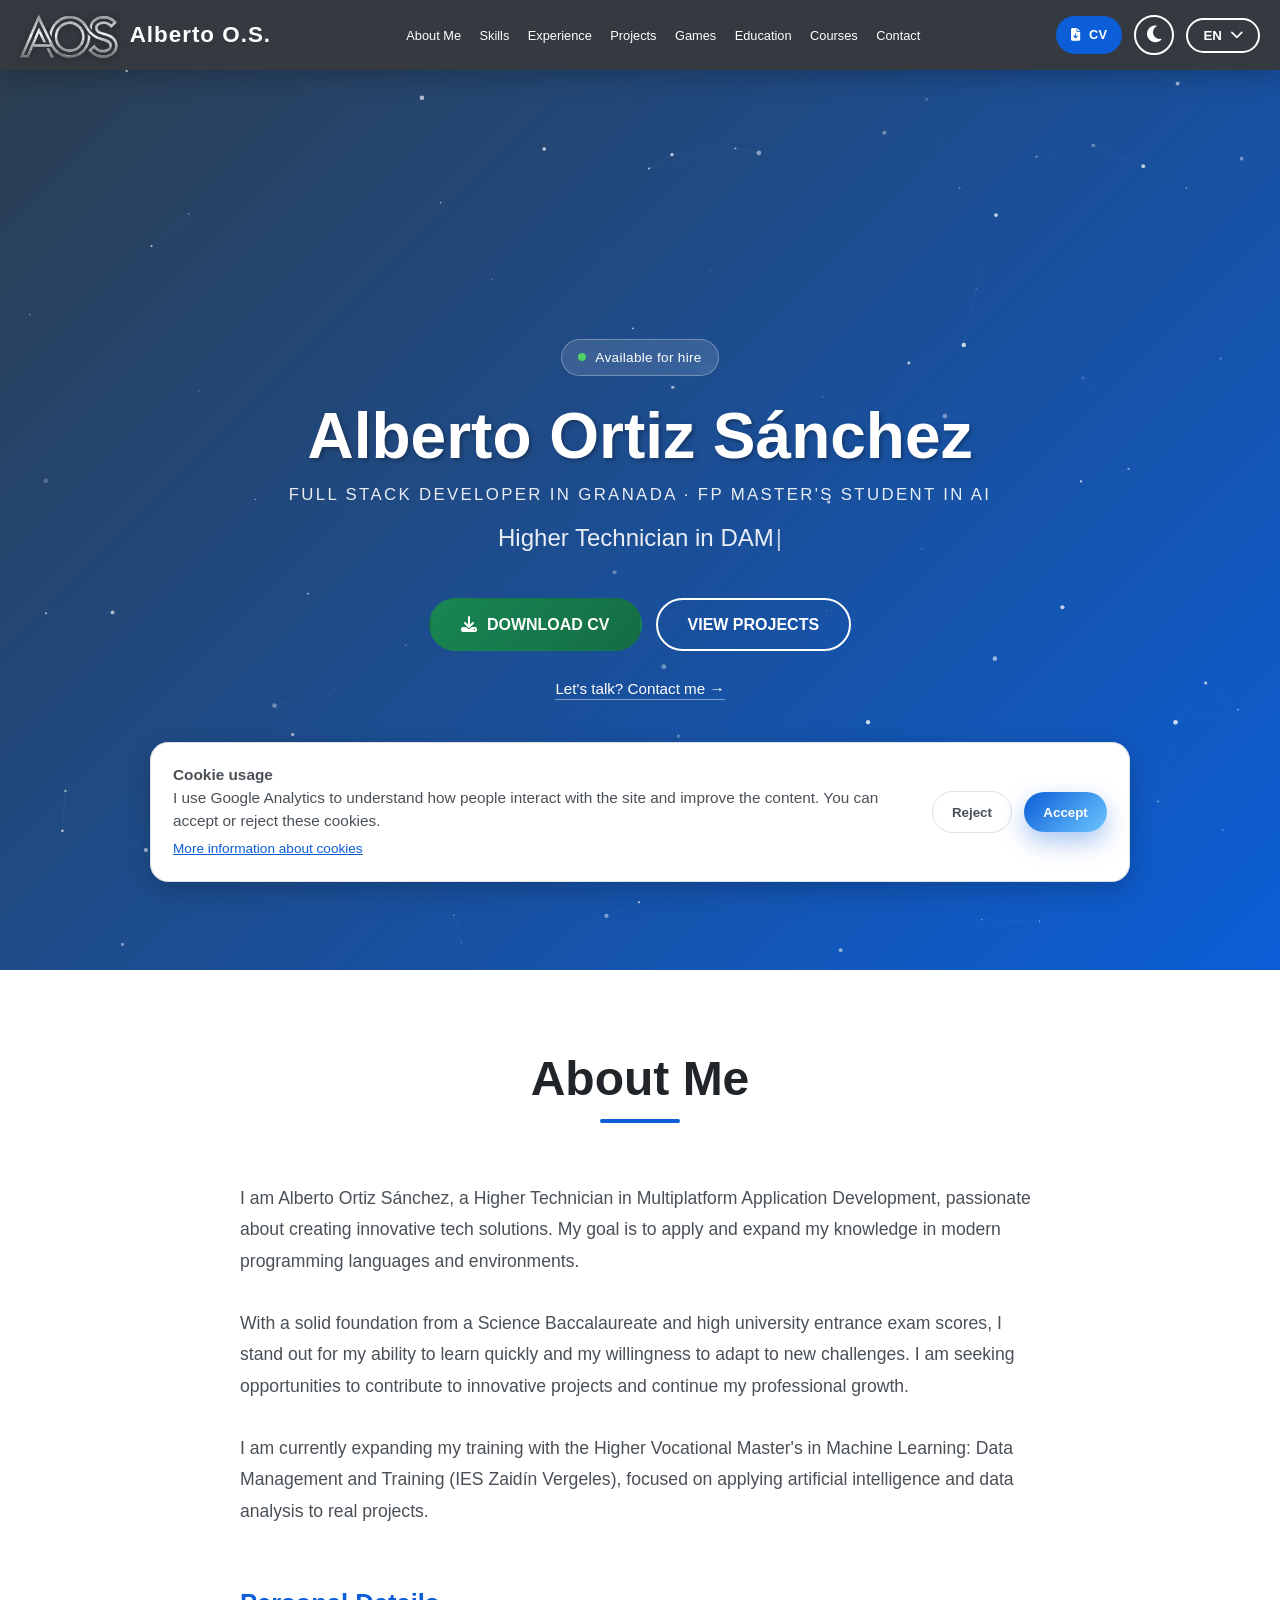
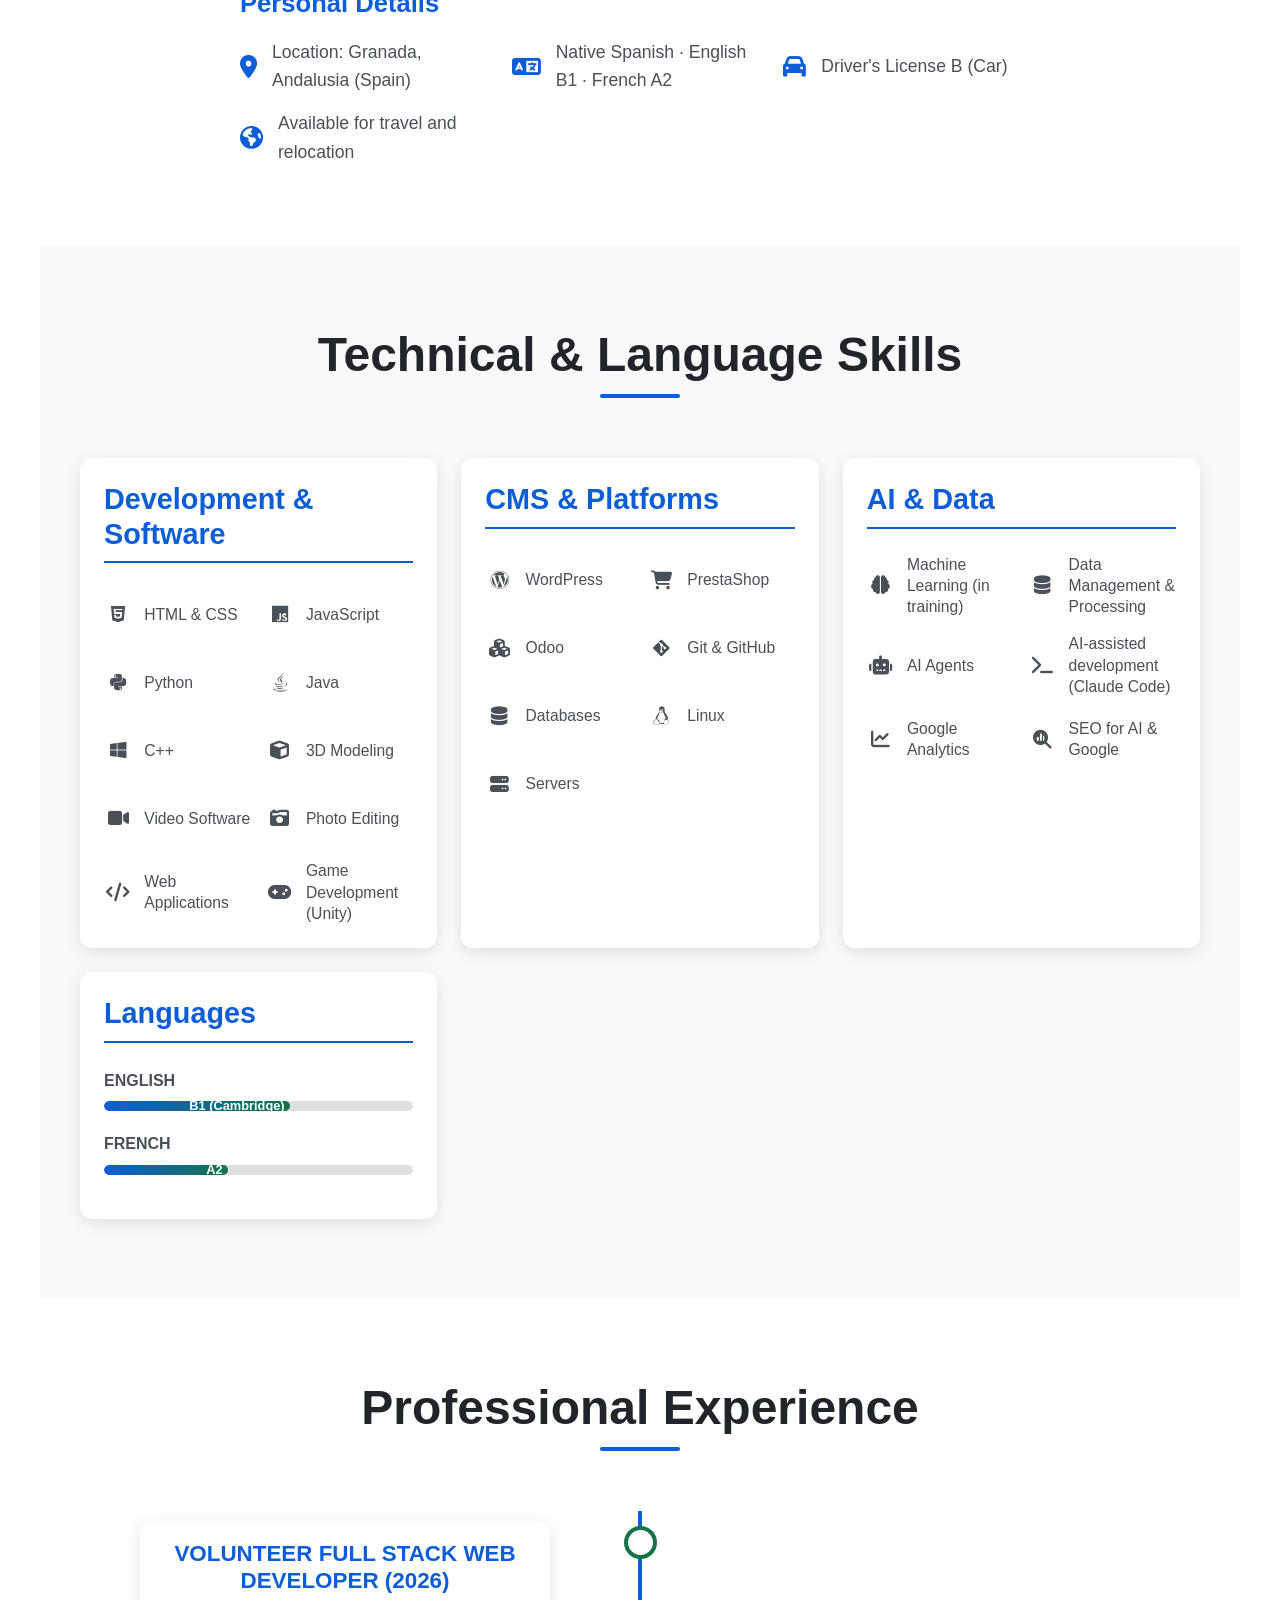
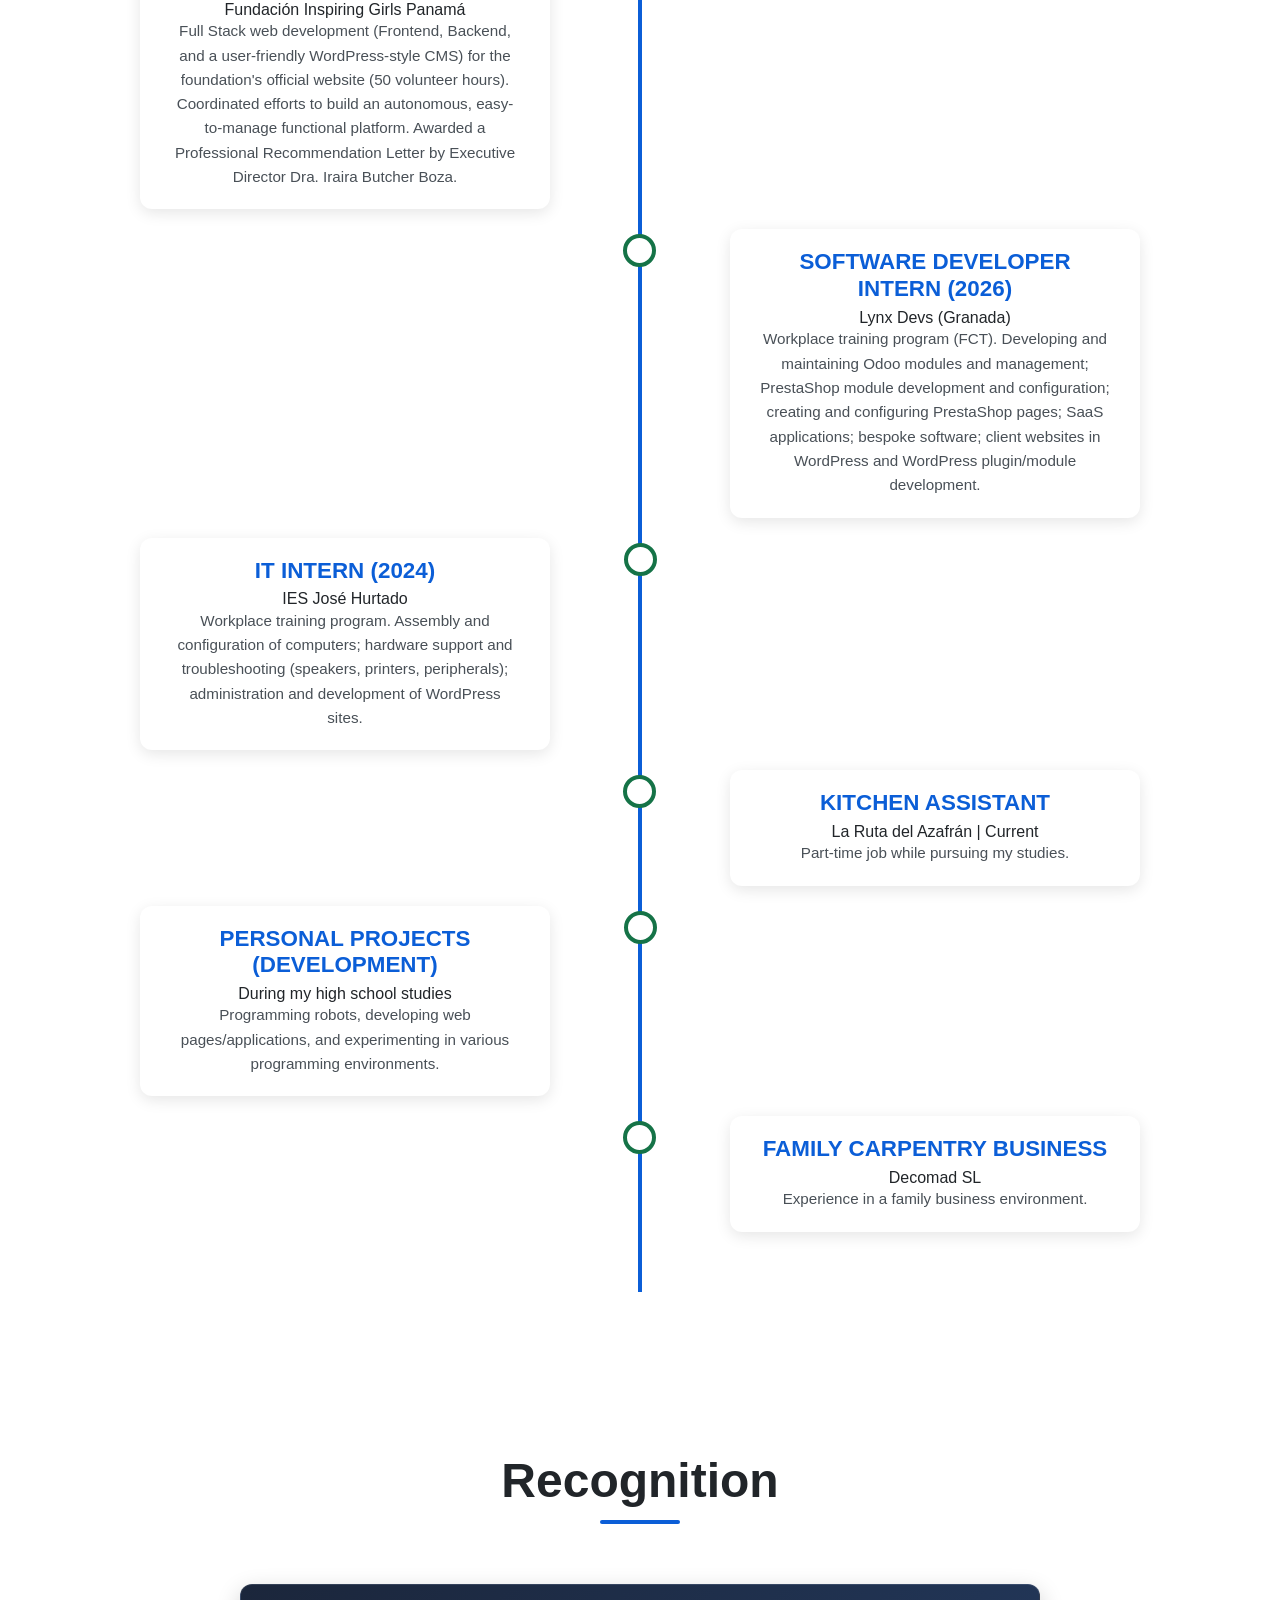
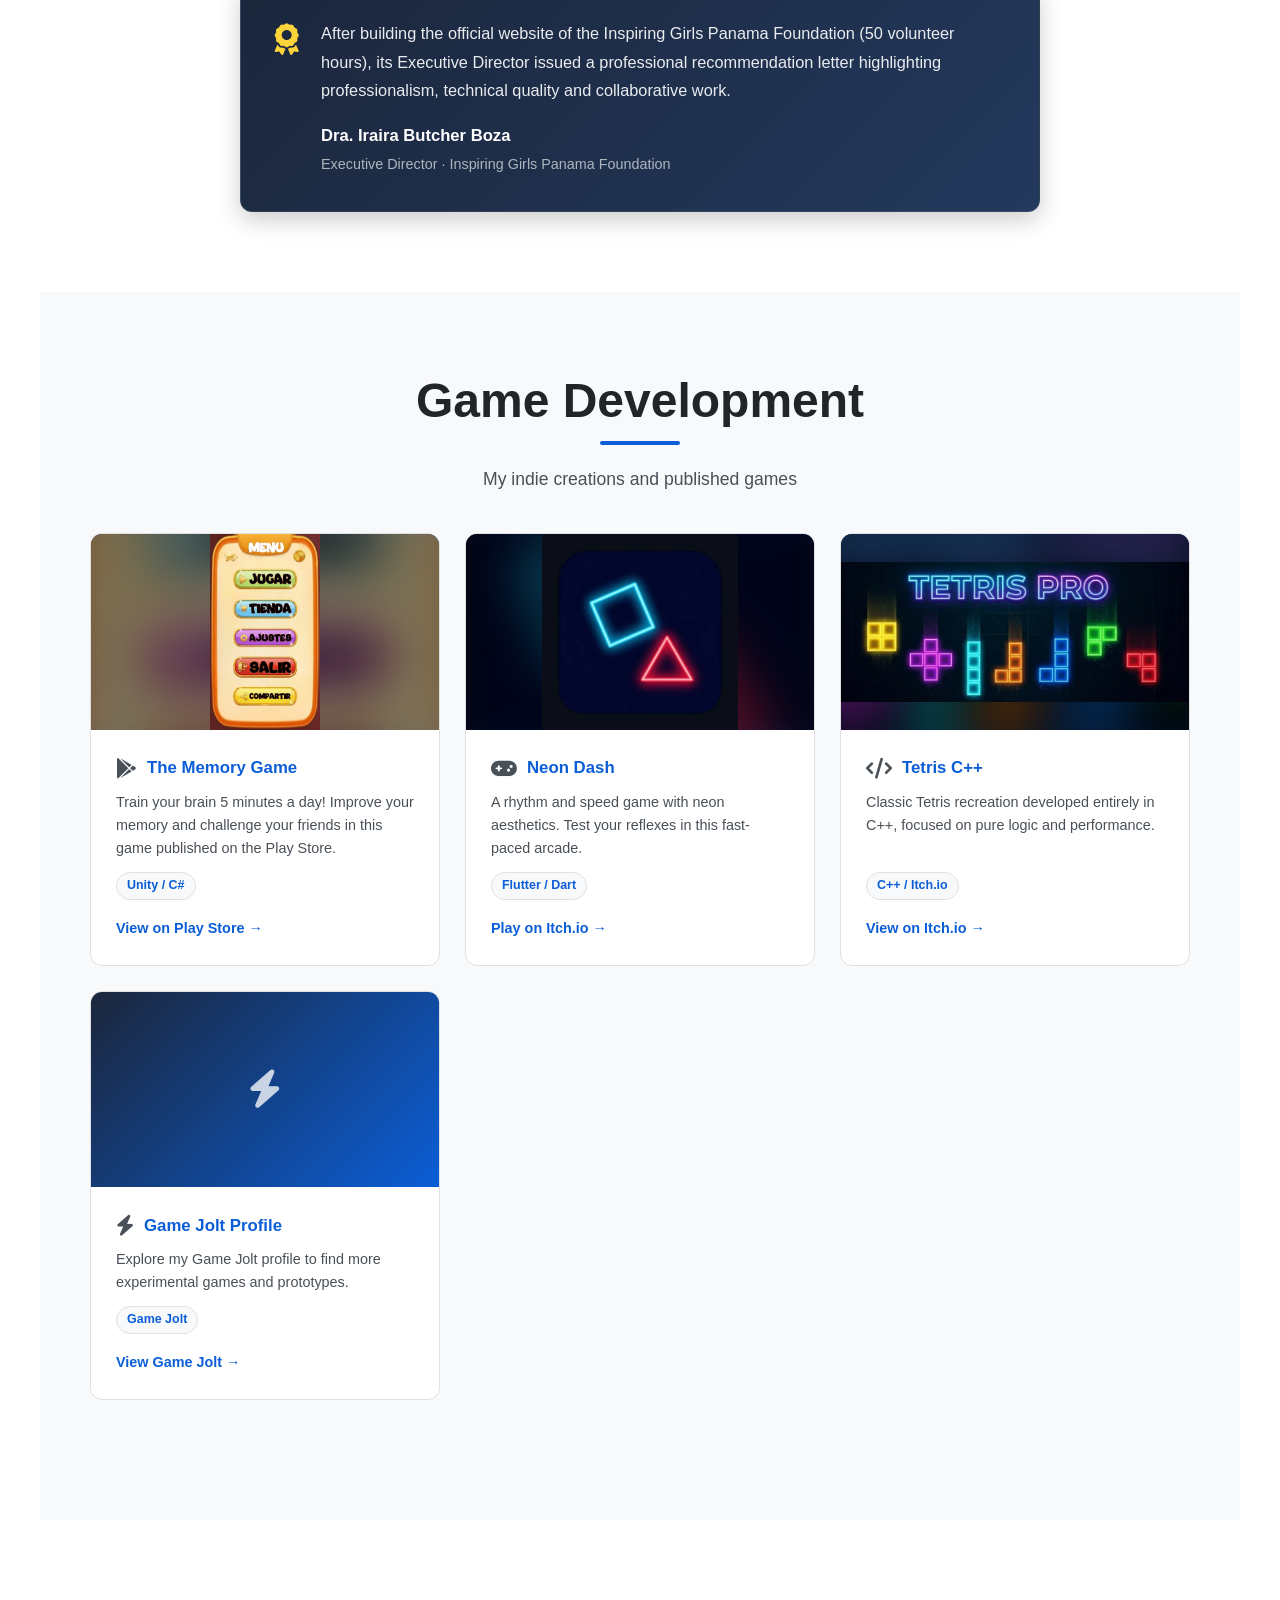
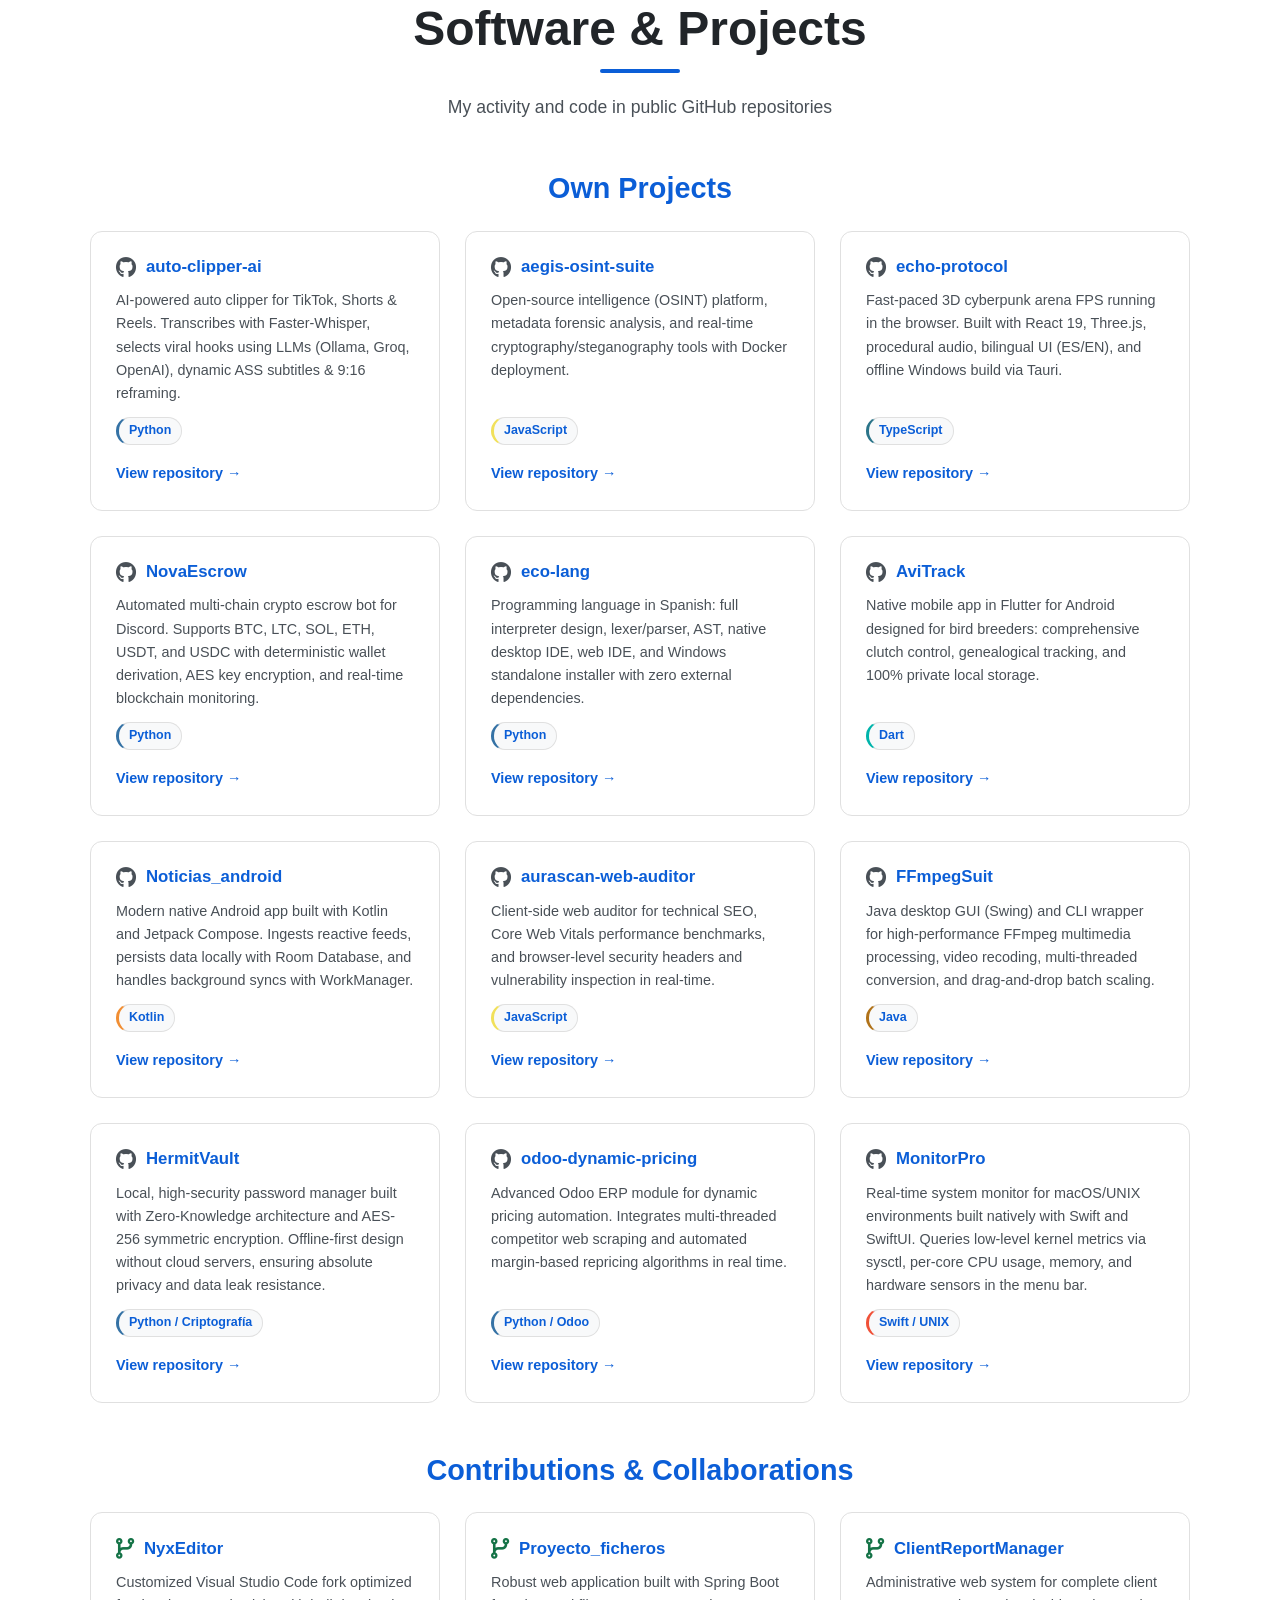
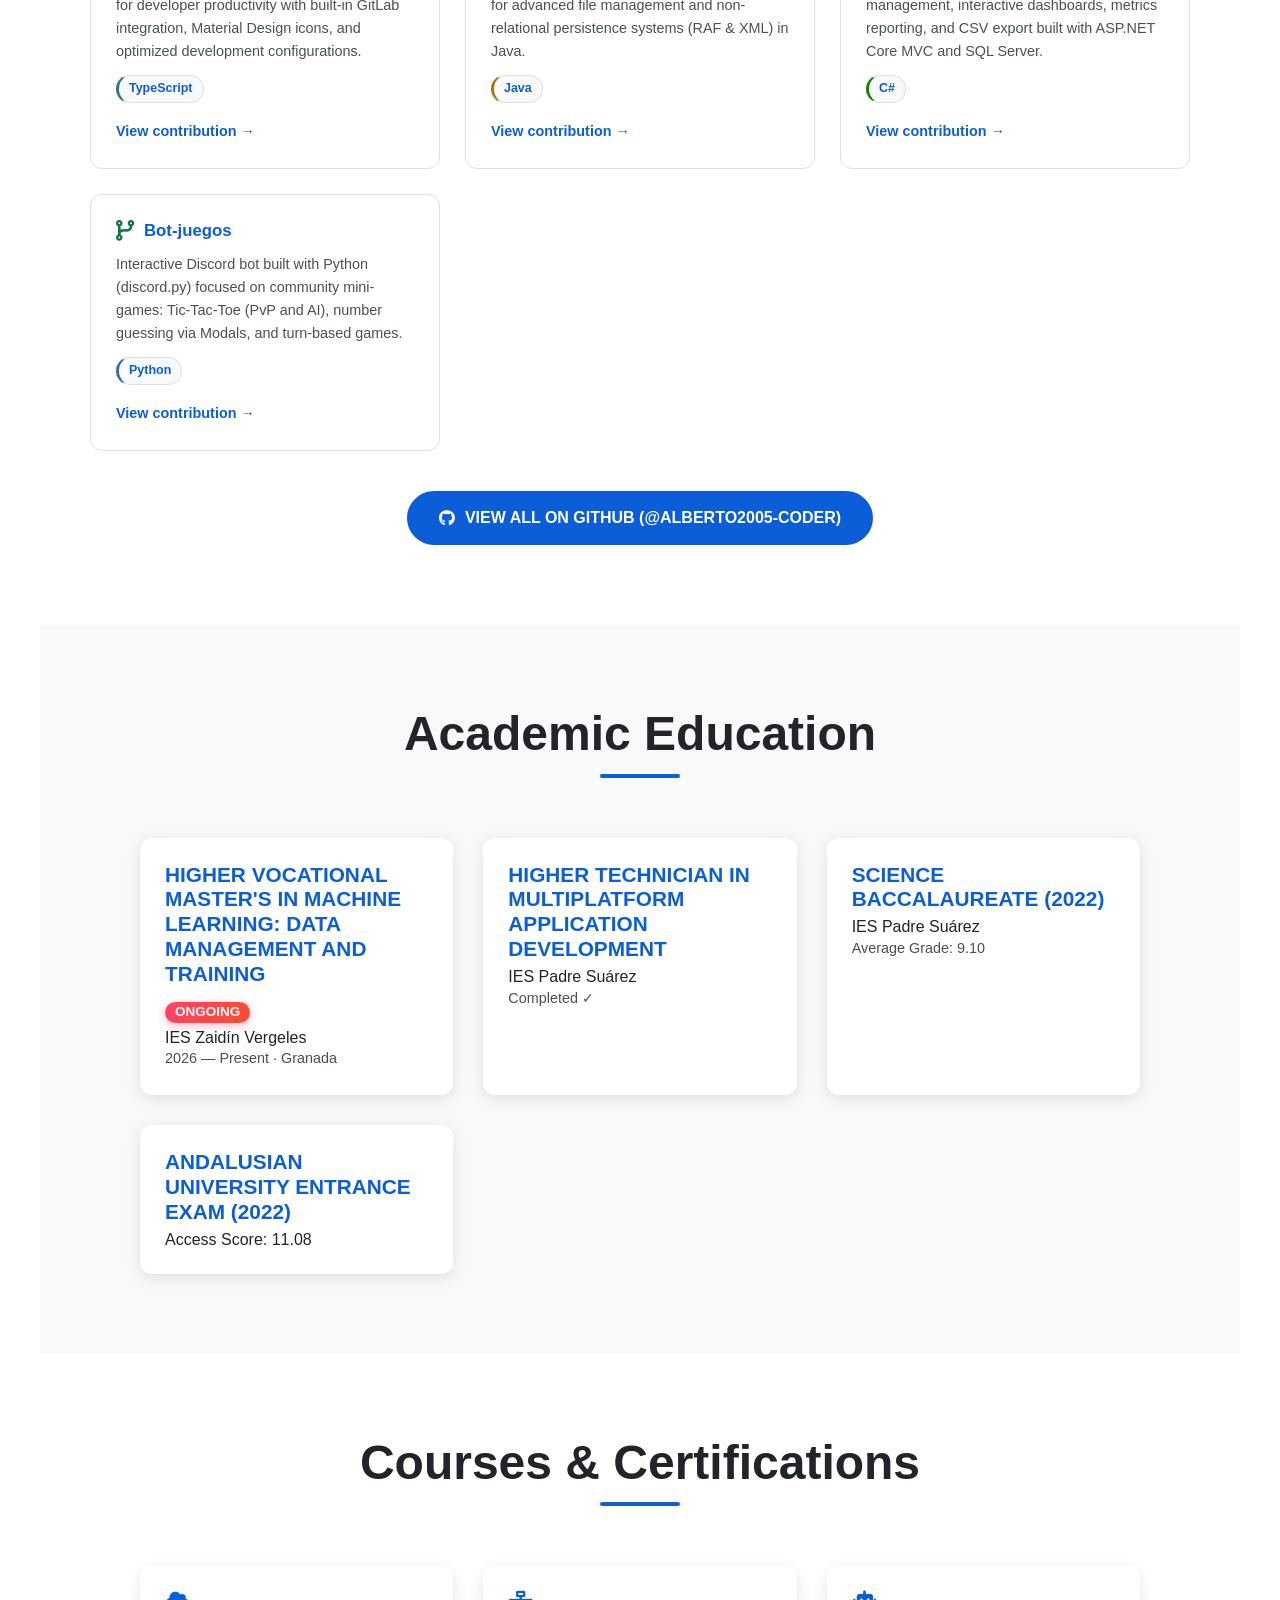
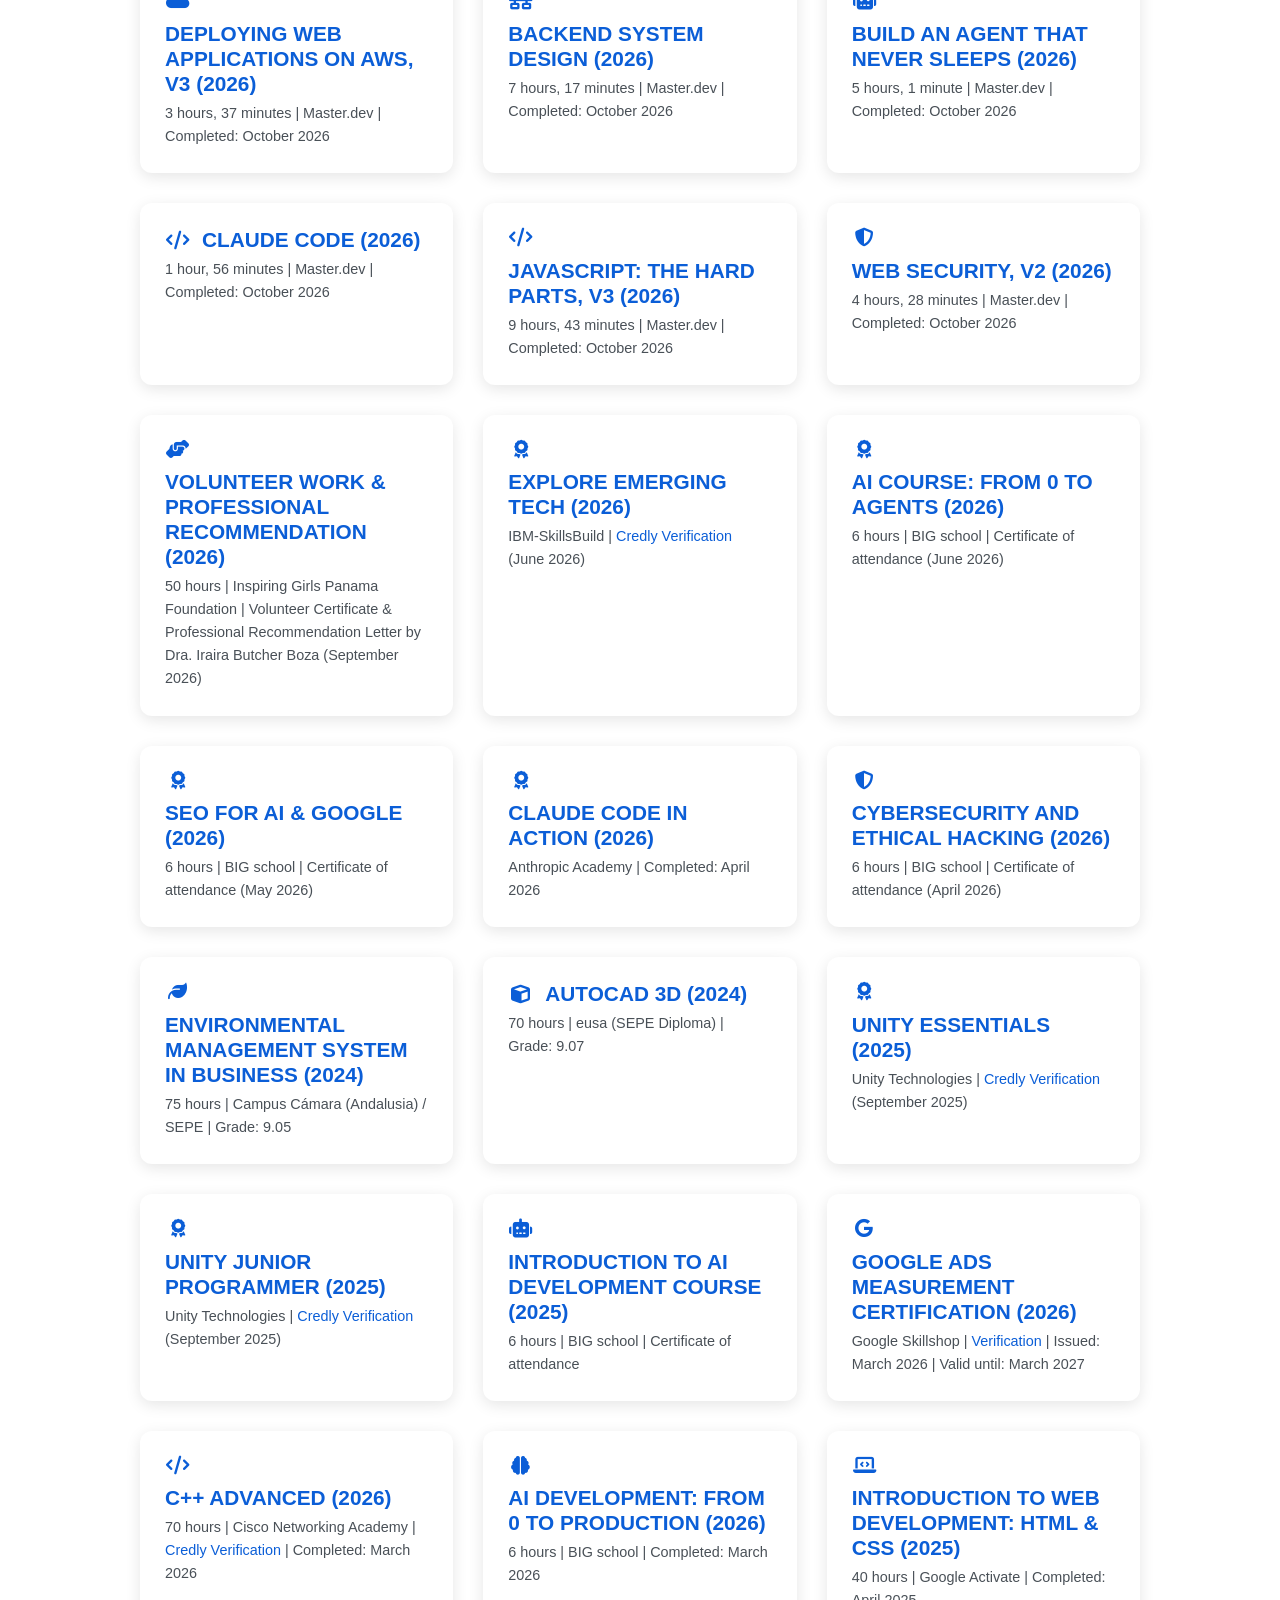
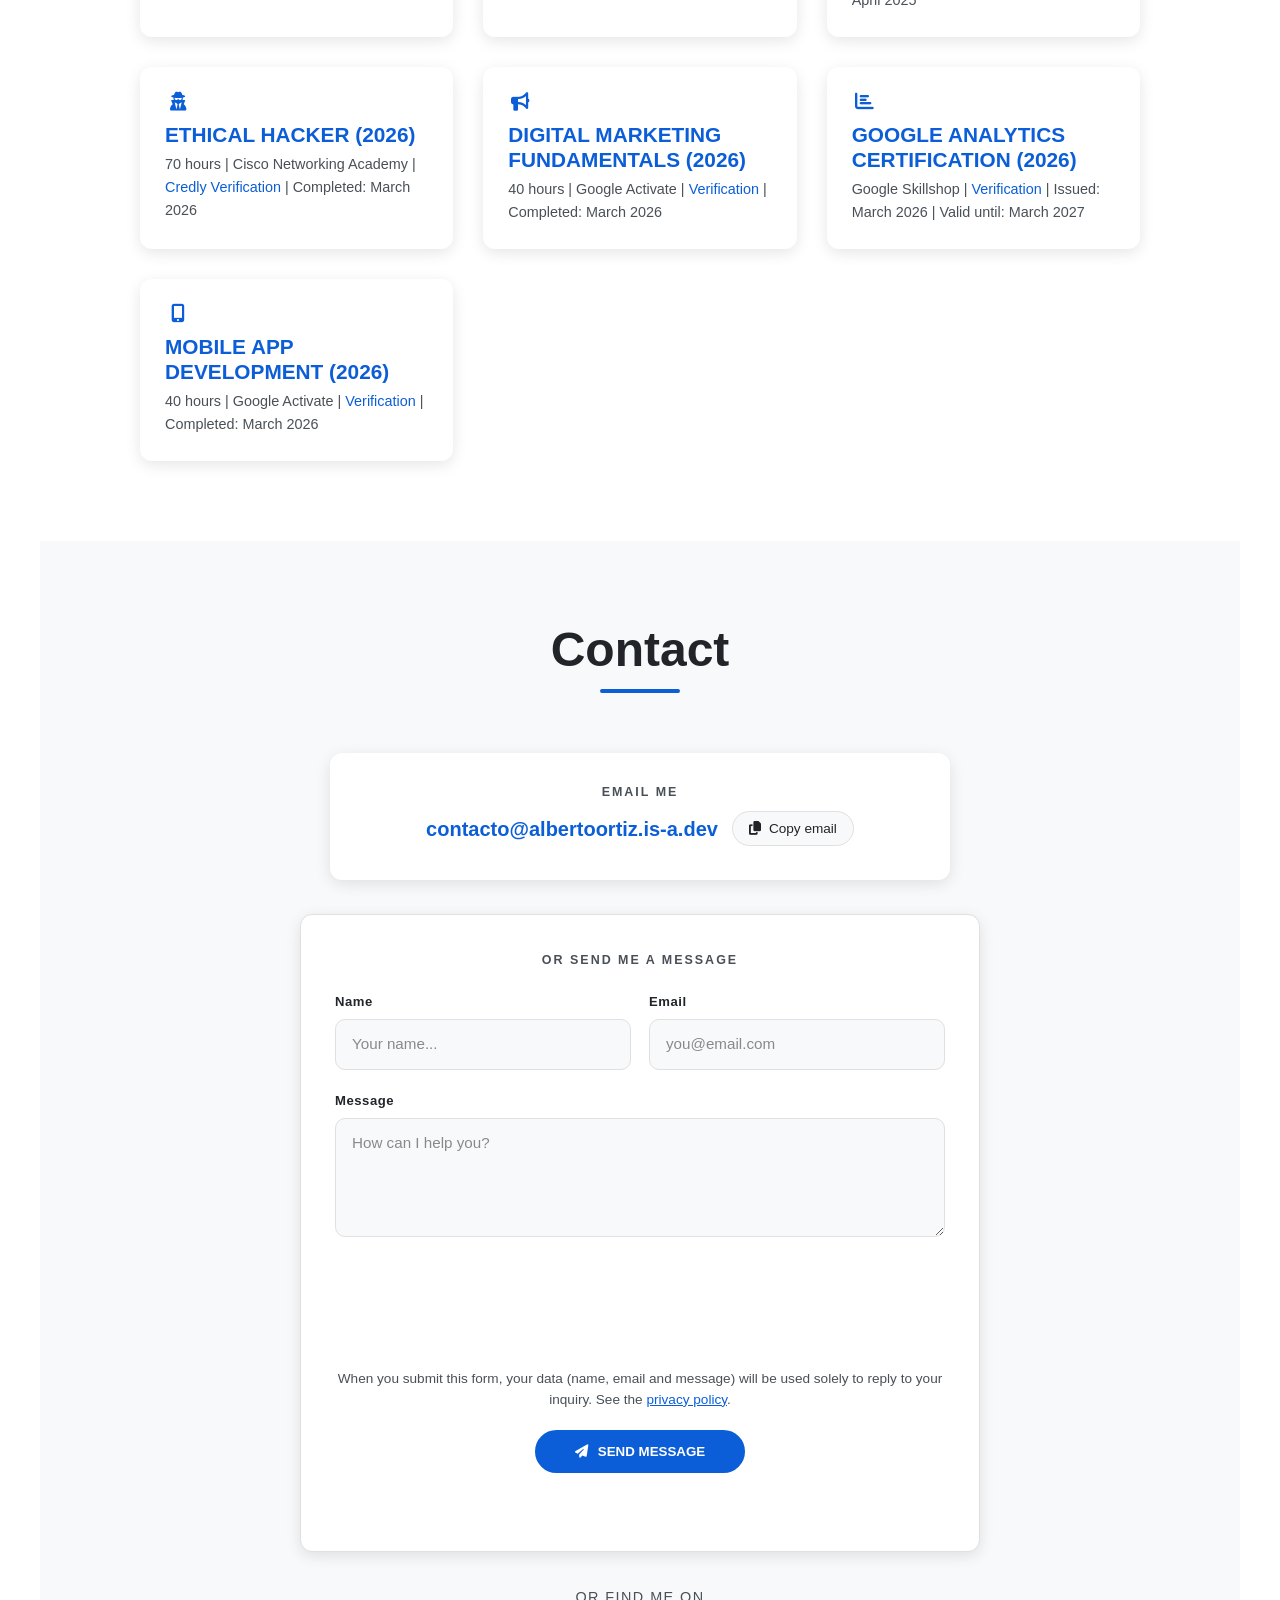
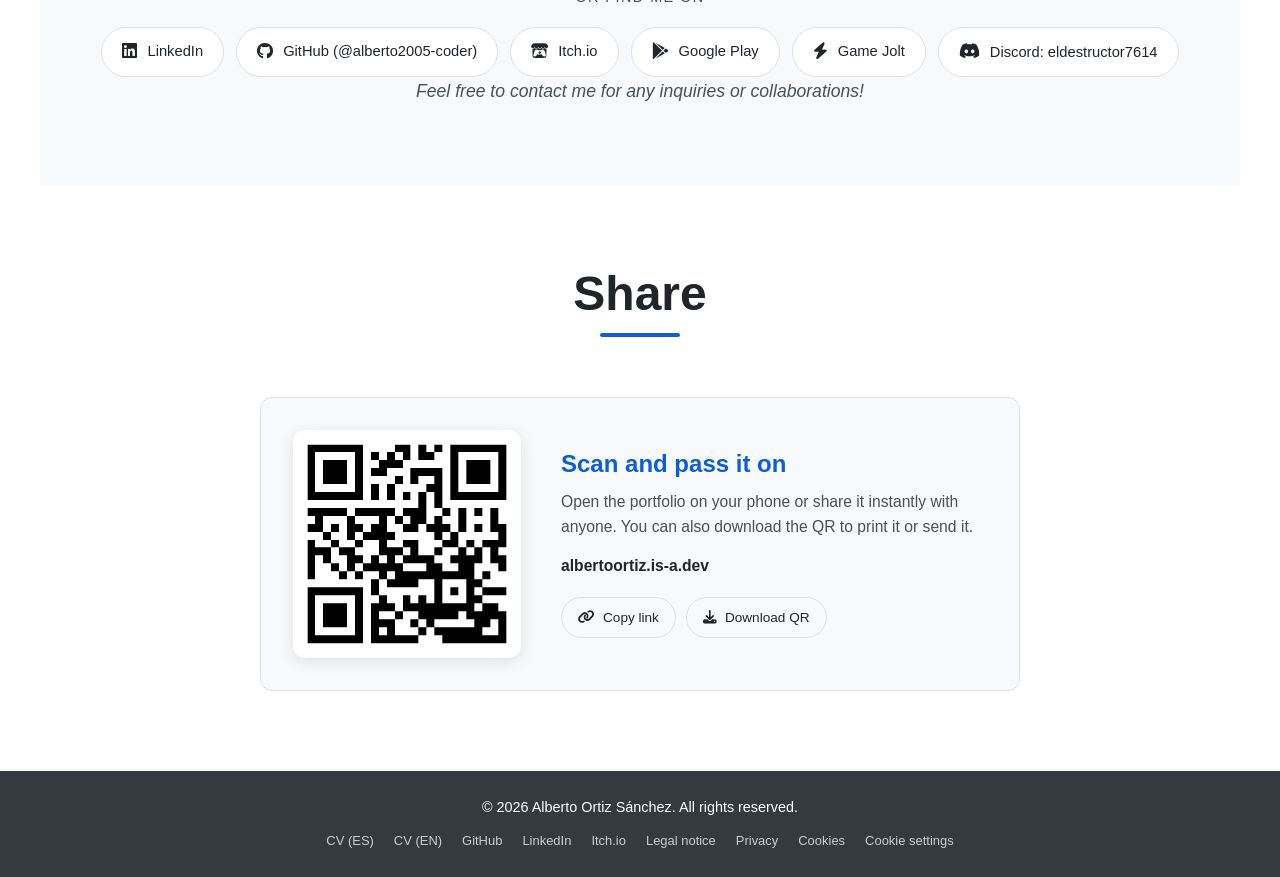
==== commit c111cc2b: "fix: correct 404 language, EN form redirect and reading progress La frase inglesa del 404 se leía co" ====
--- a/en/index.html
+++ b/en/index.html
@@ -30,6 +30,7 @@
 <link href="/assets/img/apple-touch-icon.png?v=3" rel="apple-touch-icon" sizes="180x180"/>
 <meta content="Alberto O.S." name="apple-mobile-web-app-title"/>
 <meta content="yes" name="apple-mobile-web-app-capable"/>
+<meta content="yes" name="mobile-web-app-capable"/>
 <link href="/site.webmanifest" rel="manifest"/>
 <meta content="#ffffff" media="(prefers-color-scheme: light)" name="theme-color"/>
 <meta content="#12121d" media="(prefers-color-scheme: dark)" name="theme-color"/>
@@ -2821,7 +2822,7 @@
 <!-- Configuración opcional útil -->
 <input name="subject" type="hidden" value="Nuevo mensaje desde Portfolio (albertoortiz.is-a.dev)"/>
 <input name="from_name" type="hidden" value="Portfolio Contact Form"/>
-<input name="redirect" type="hidden" value="https://albertoortiz.is-a.dev/"/>
+<input name="redirect" type="hidden" value="https://albertoortiz.is-a.dev/en/"/>
 <div class="contact-form-row">
 <div class="form-group">
 <label data-lang-en="Name" data-lang-es="Nombre" for="name">Name</label>
@@ -2910,7 +2911,7 @@
 </p>
 </div>
 </footer>
-<script defer="" src="/assets/js/script.js?v=20261103a"></script>
+<script defer="" src="/assets/js/script.js?v=20261104a"></script>
 <!-- Web3Forms + hCaptcha: carga diferida. El script del formulario (y el captcha con él)
          solo se descarga cuando el visitante se acerca a la sección de contacto
          (mejora el TBT y la puntuación de PageSpeed). -->
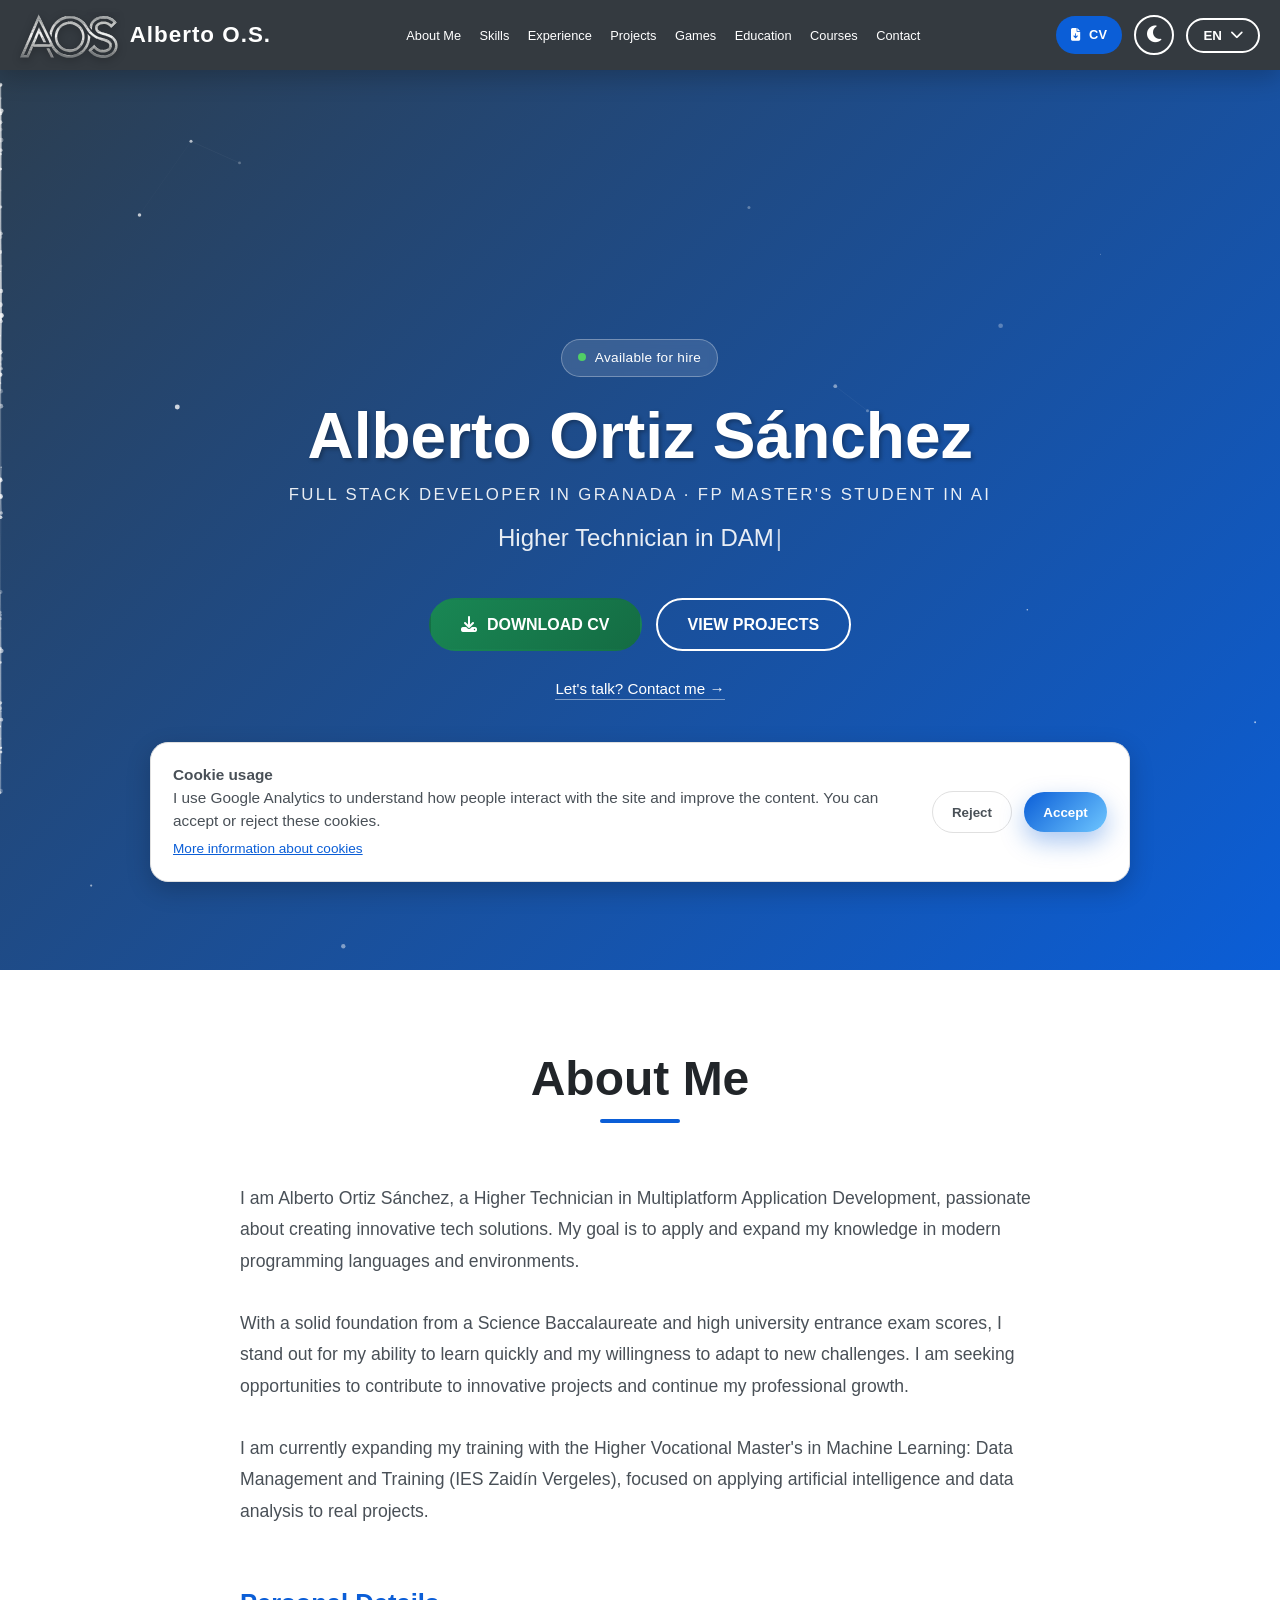
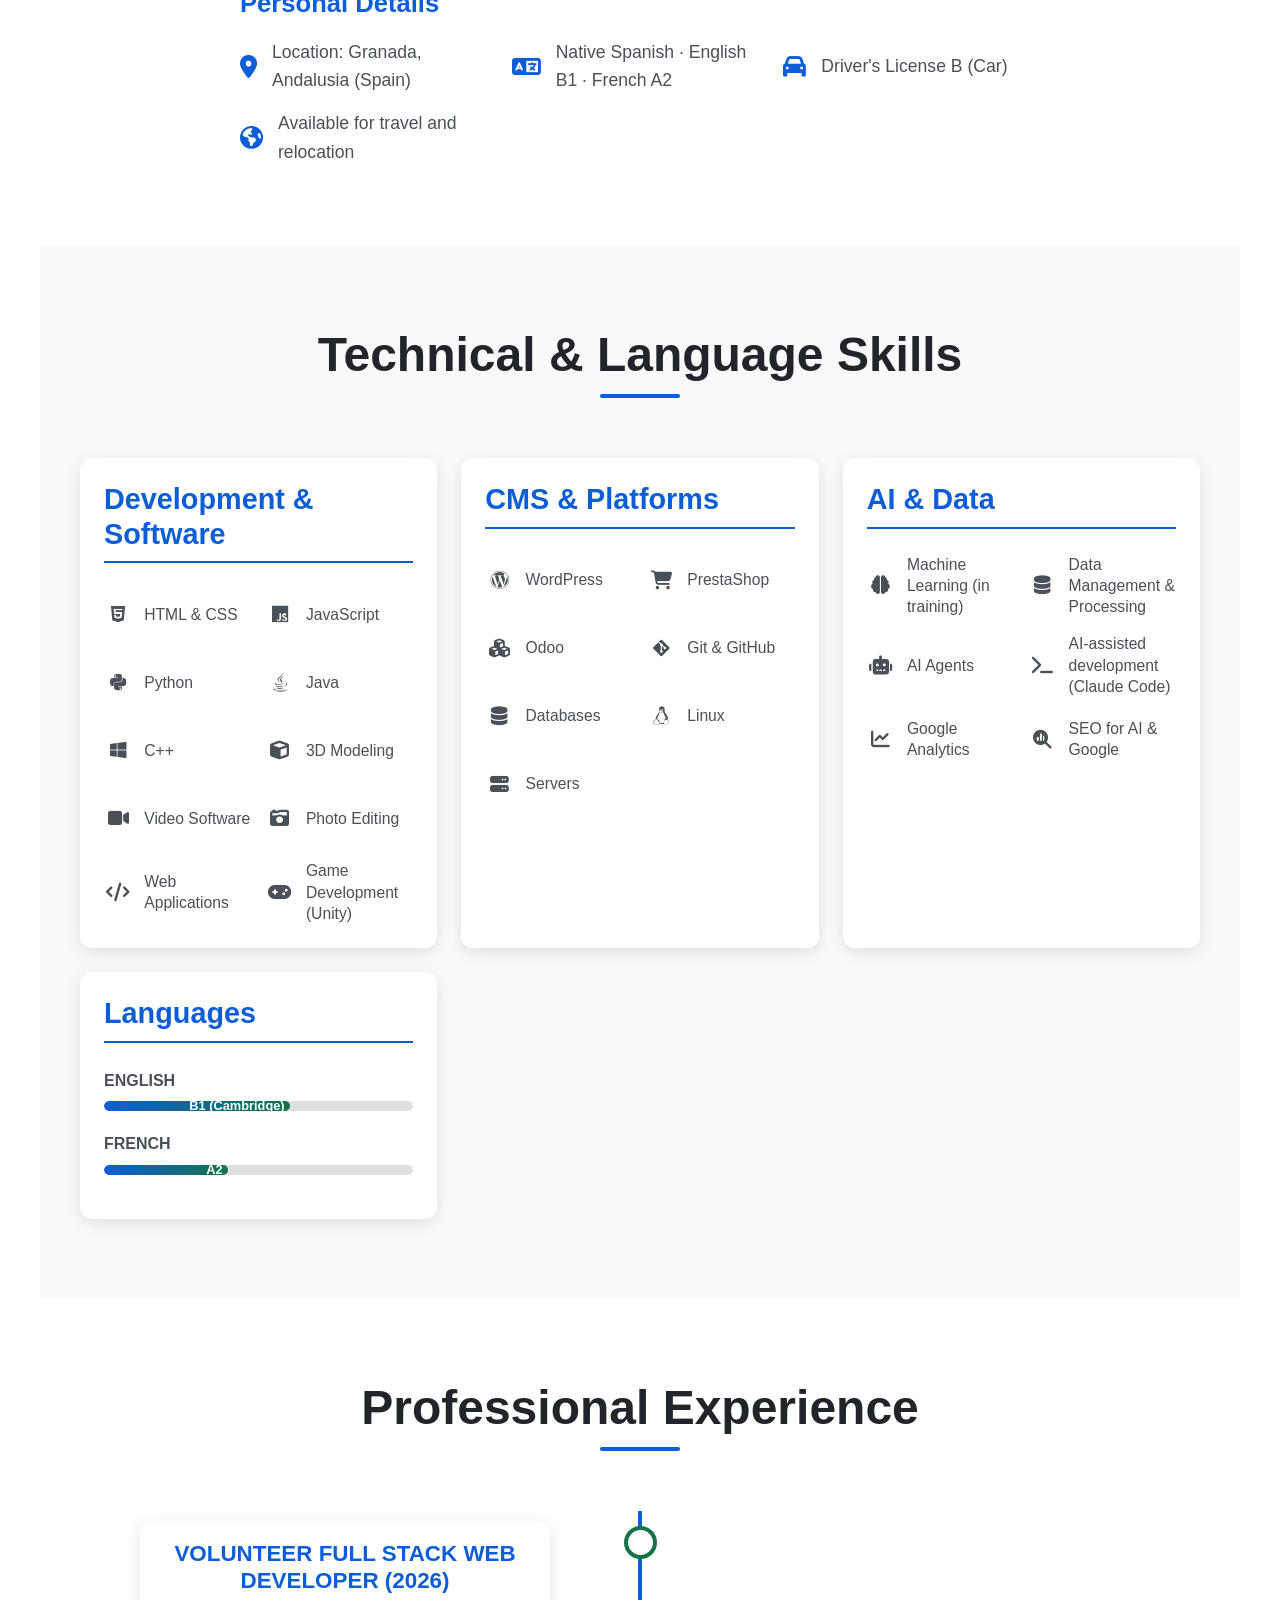
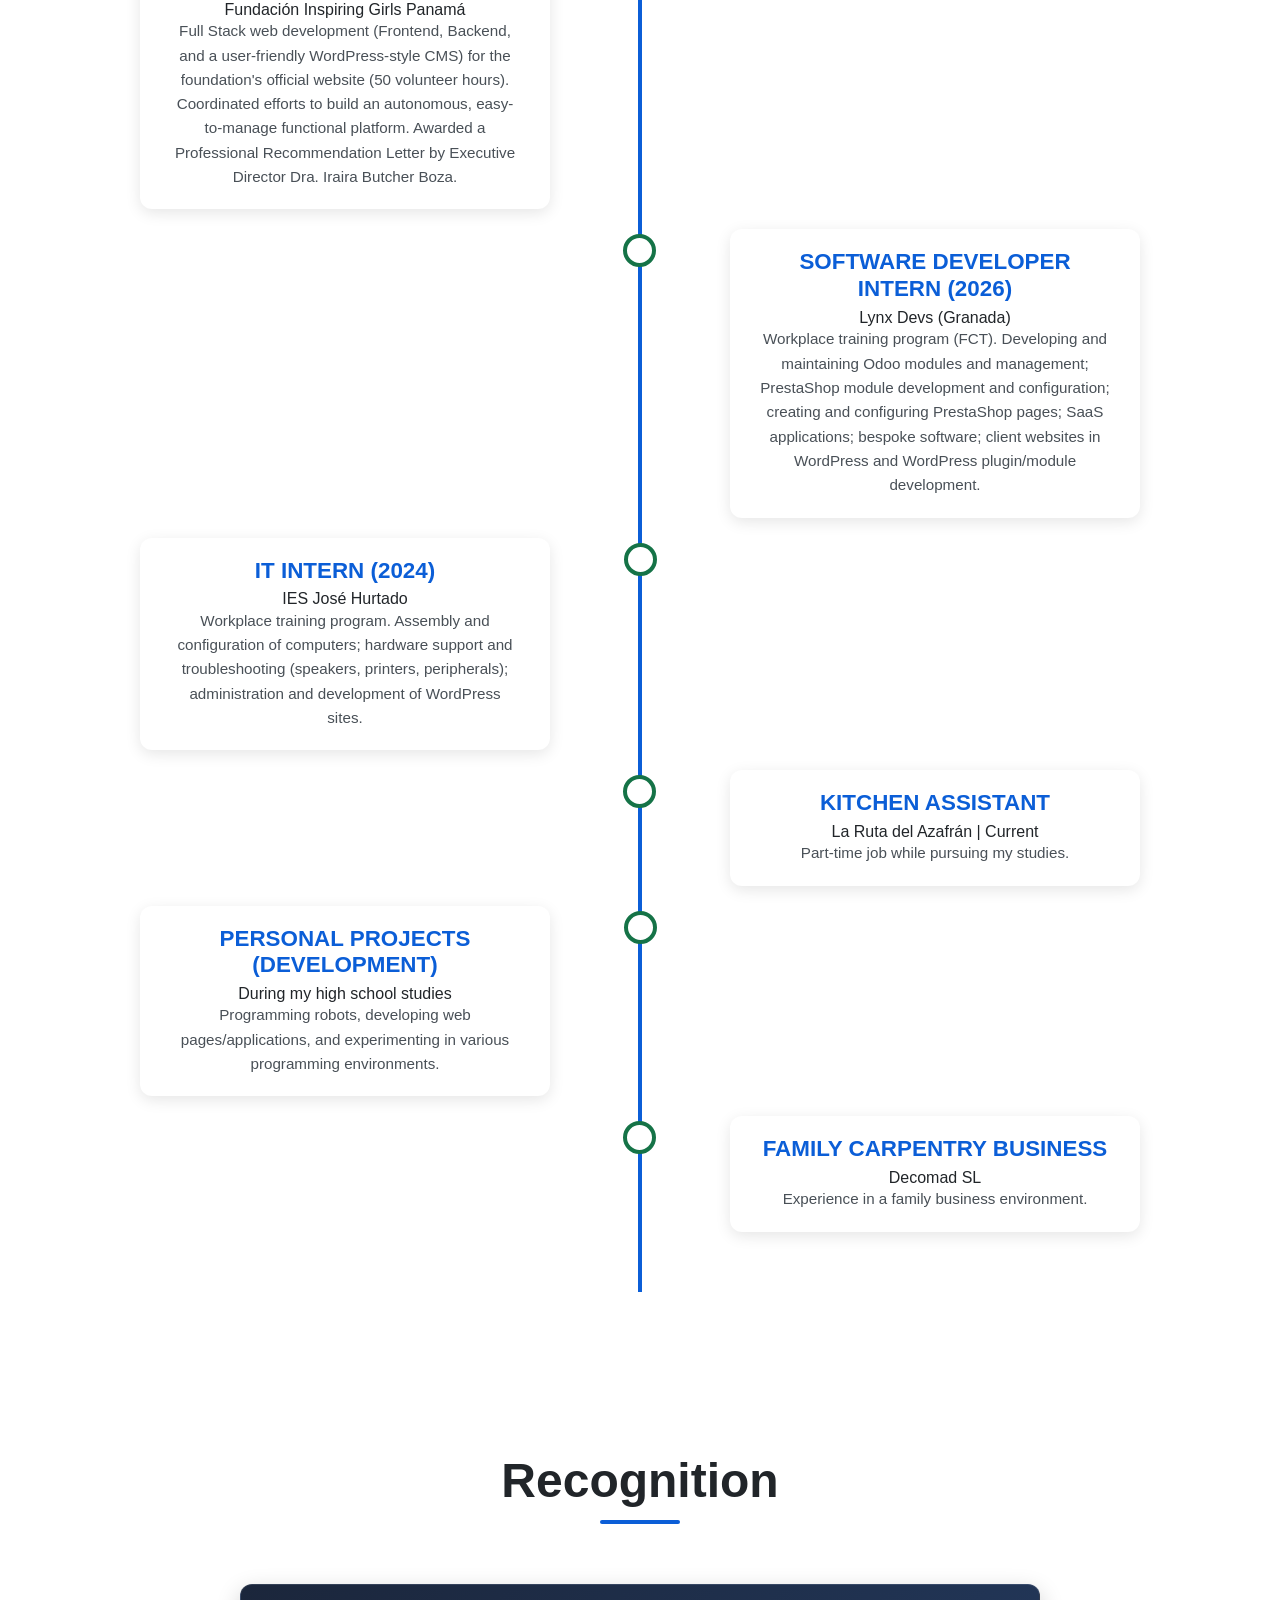
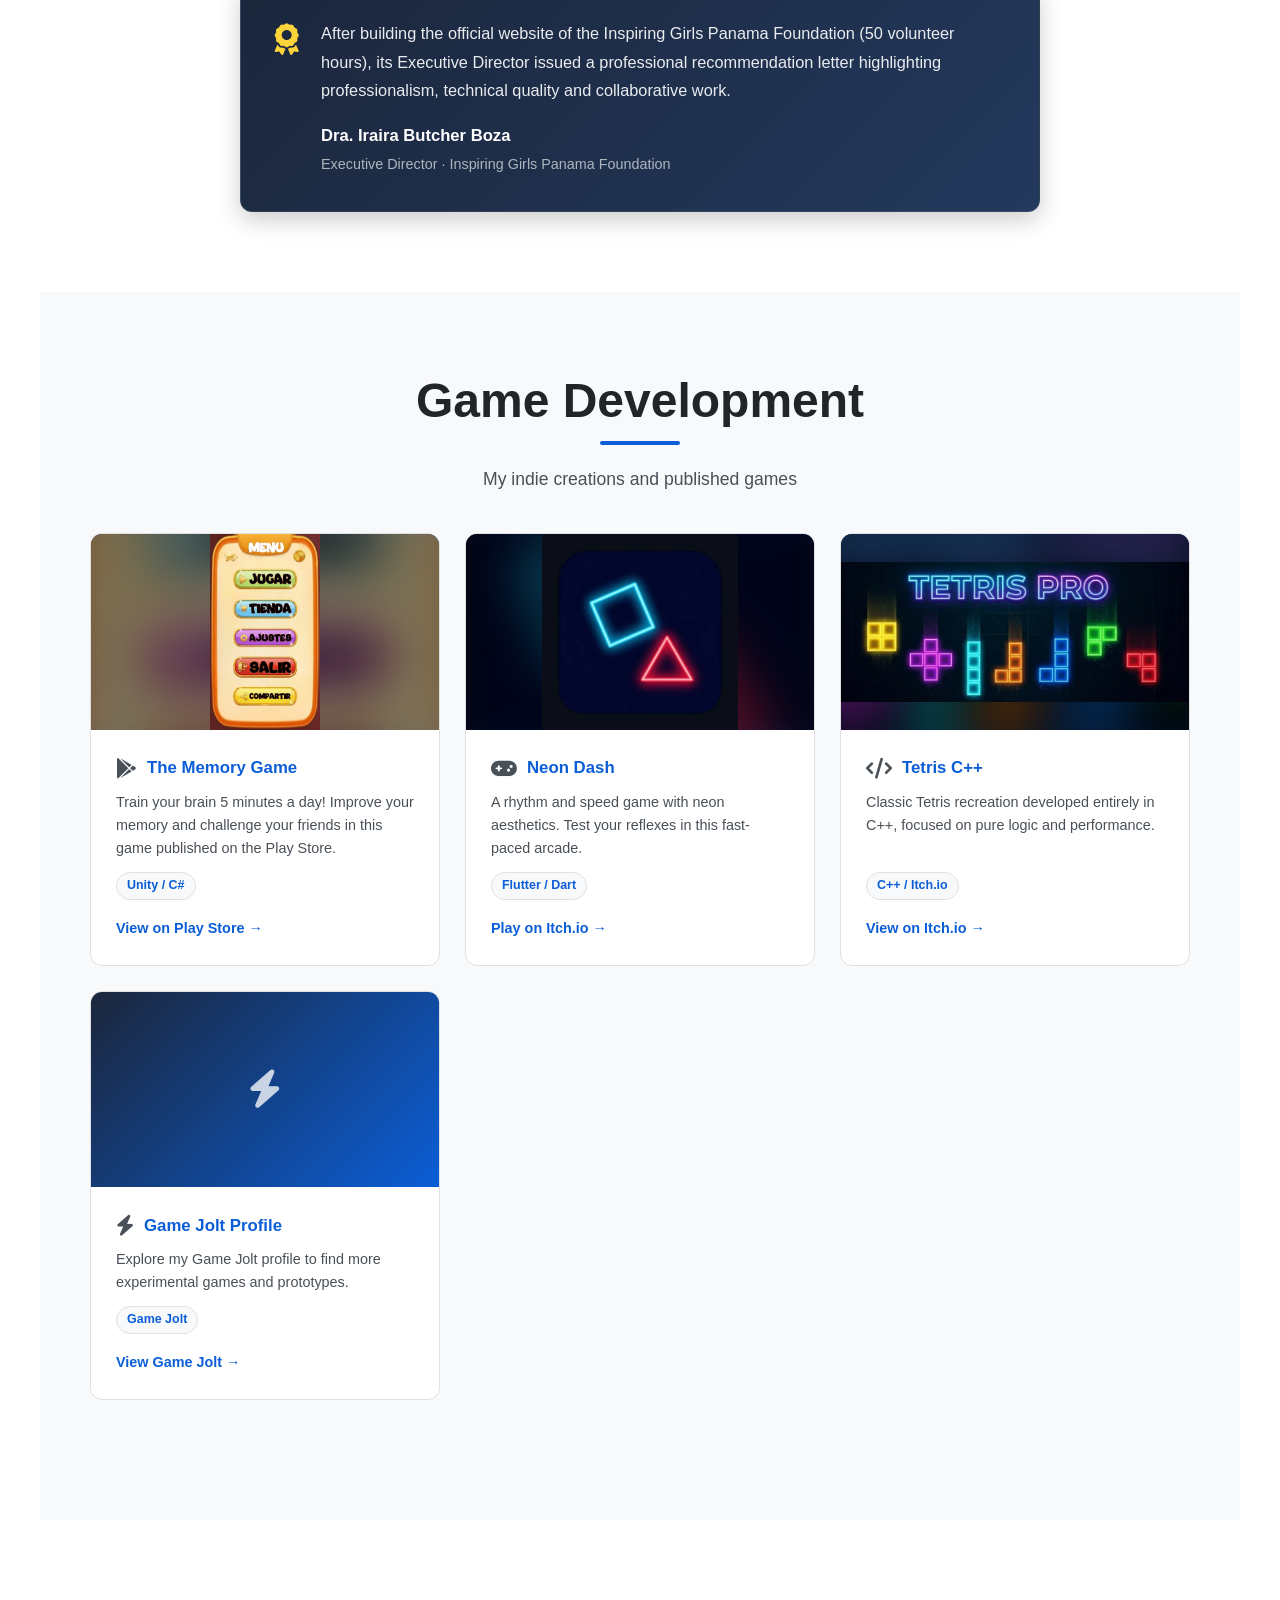
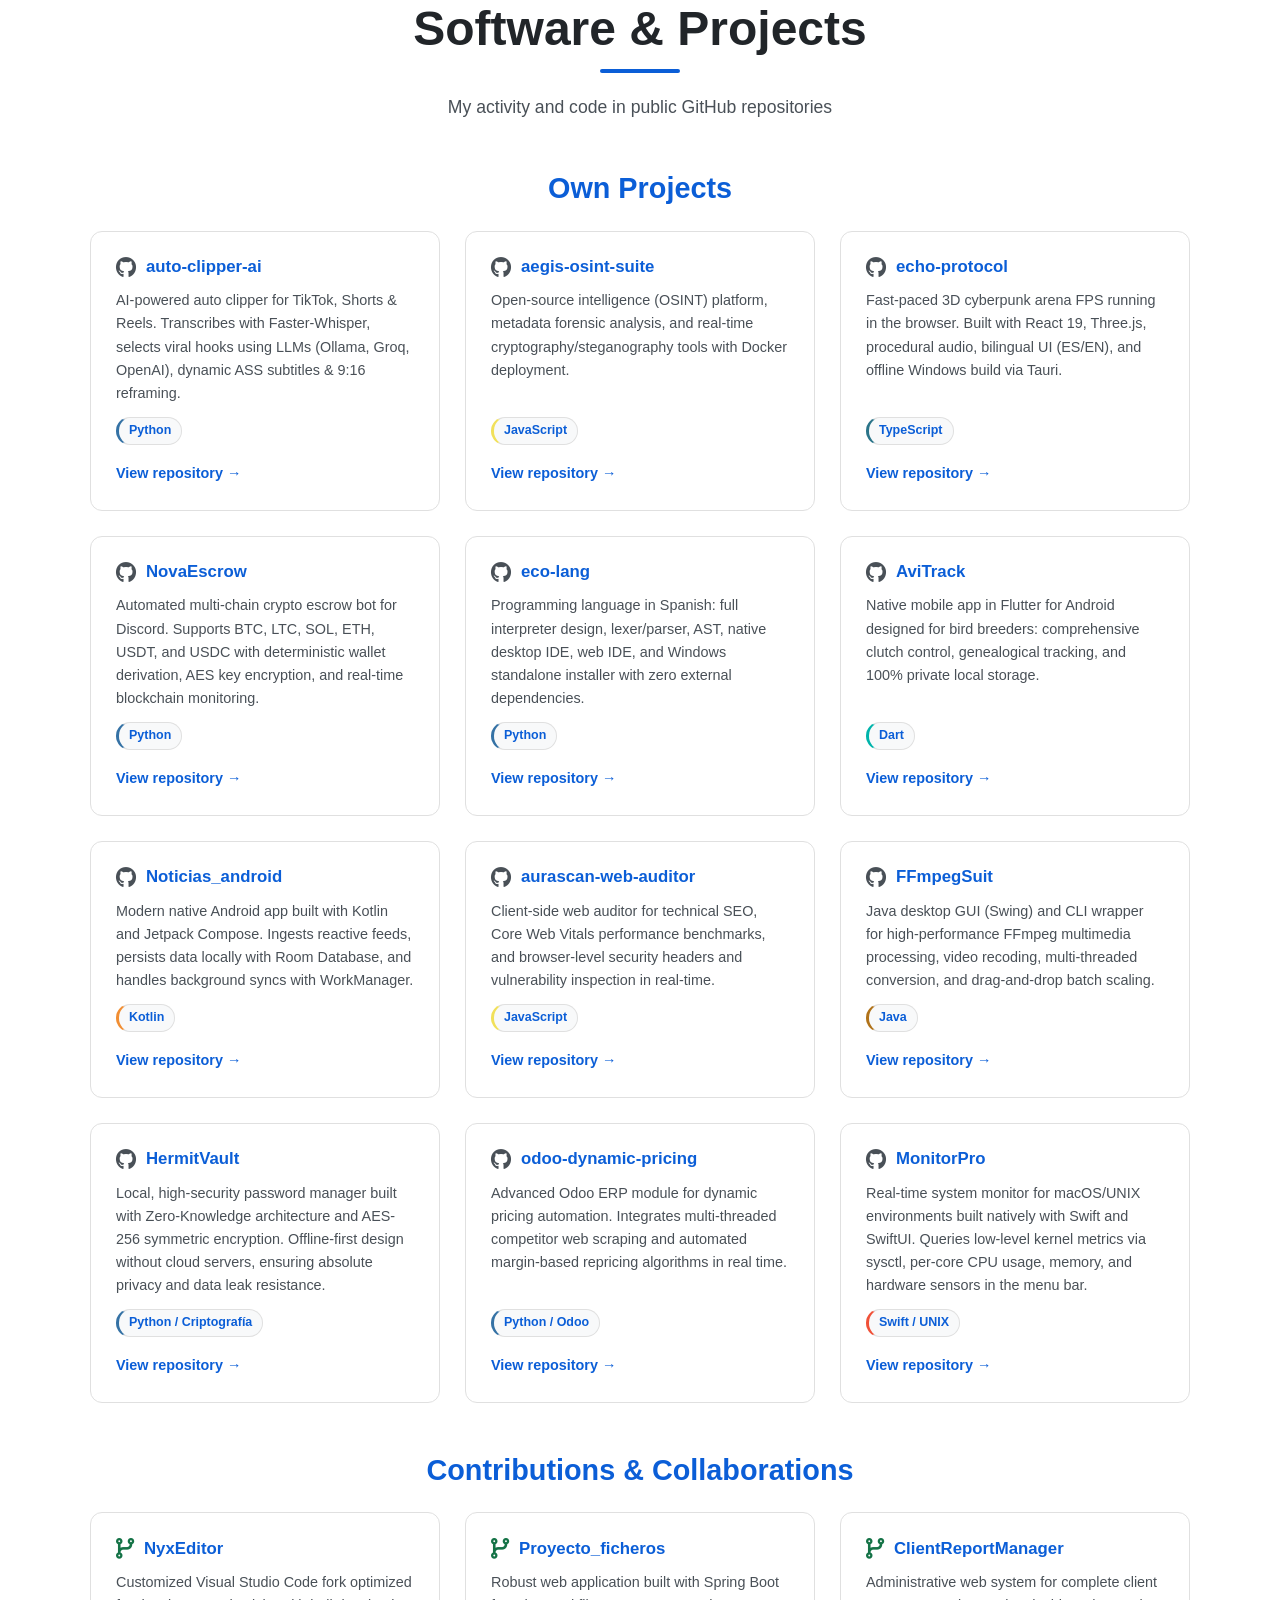
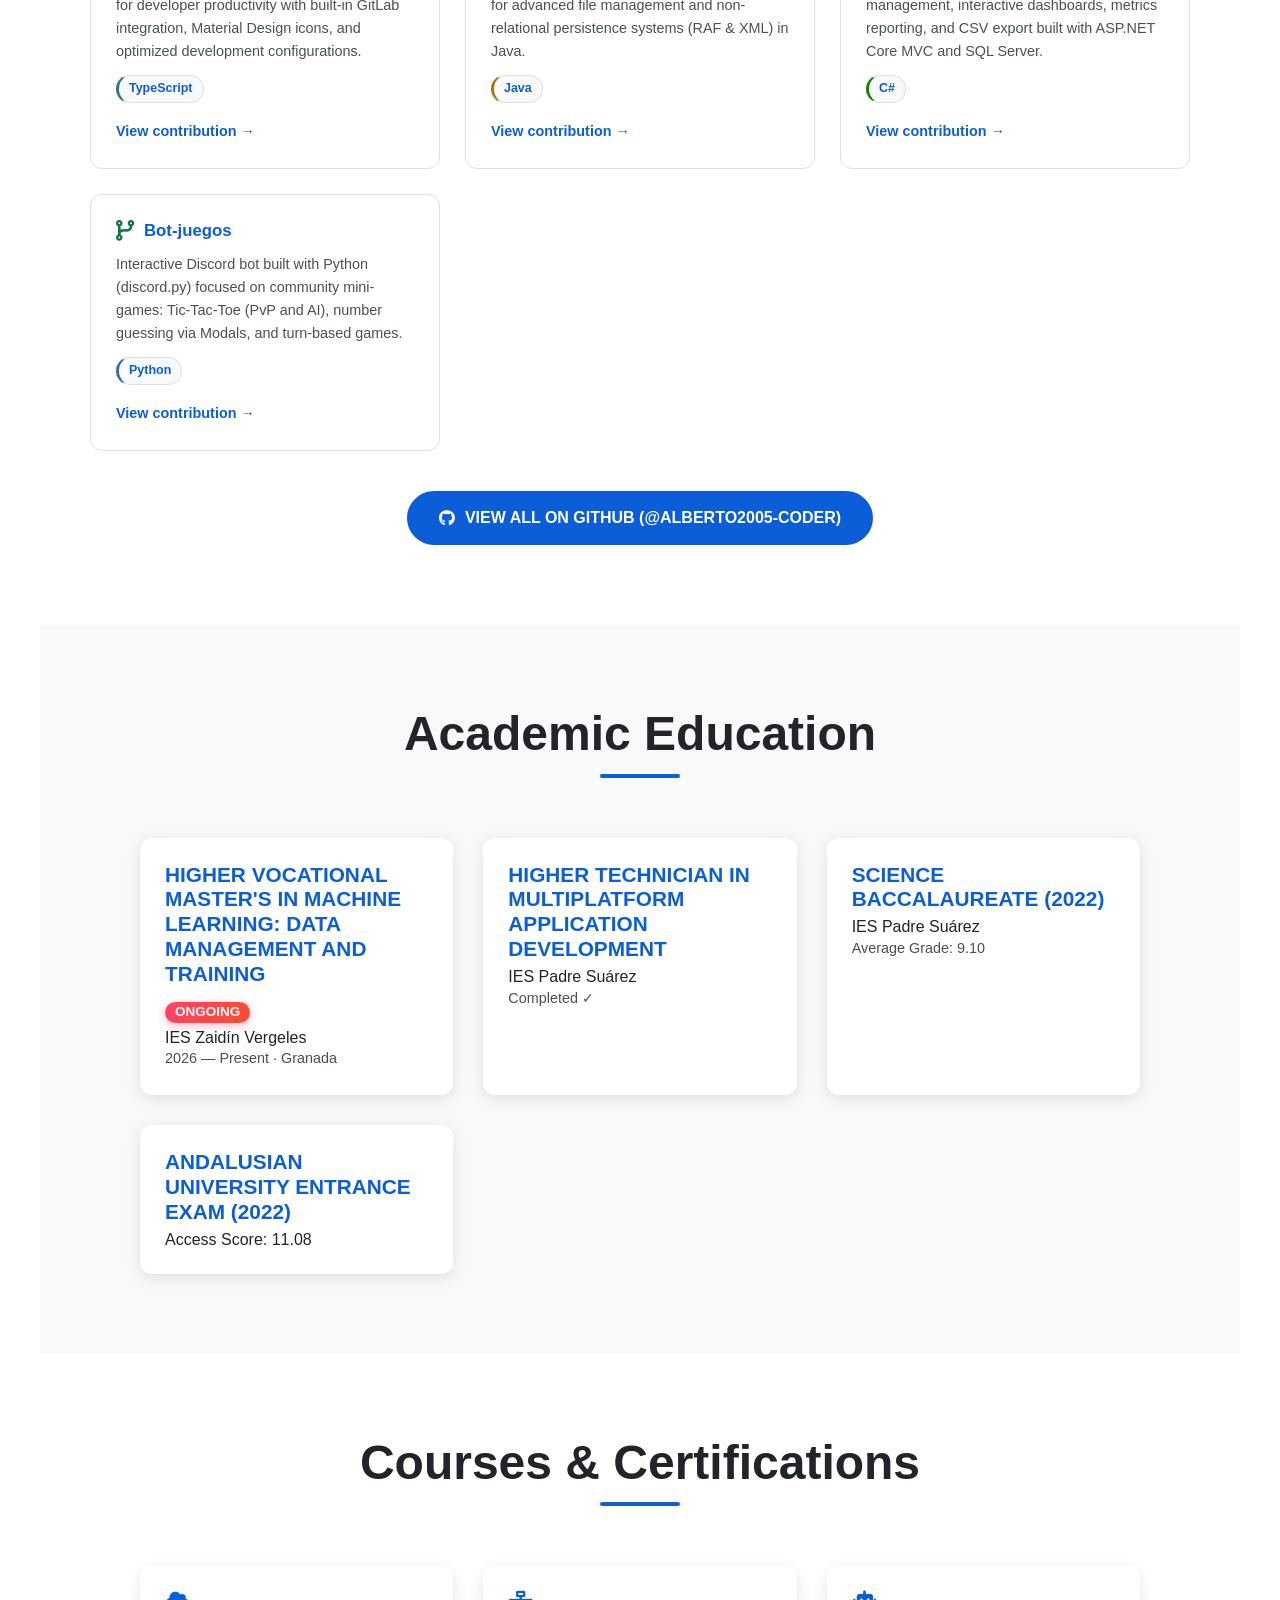
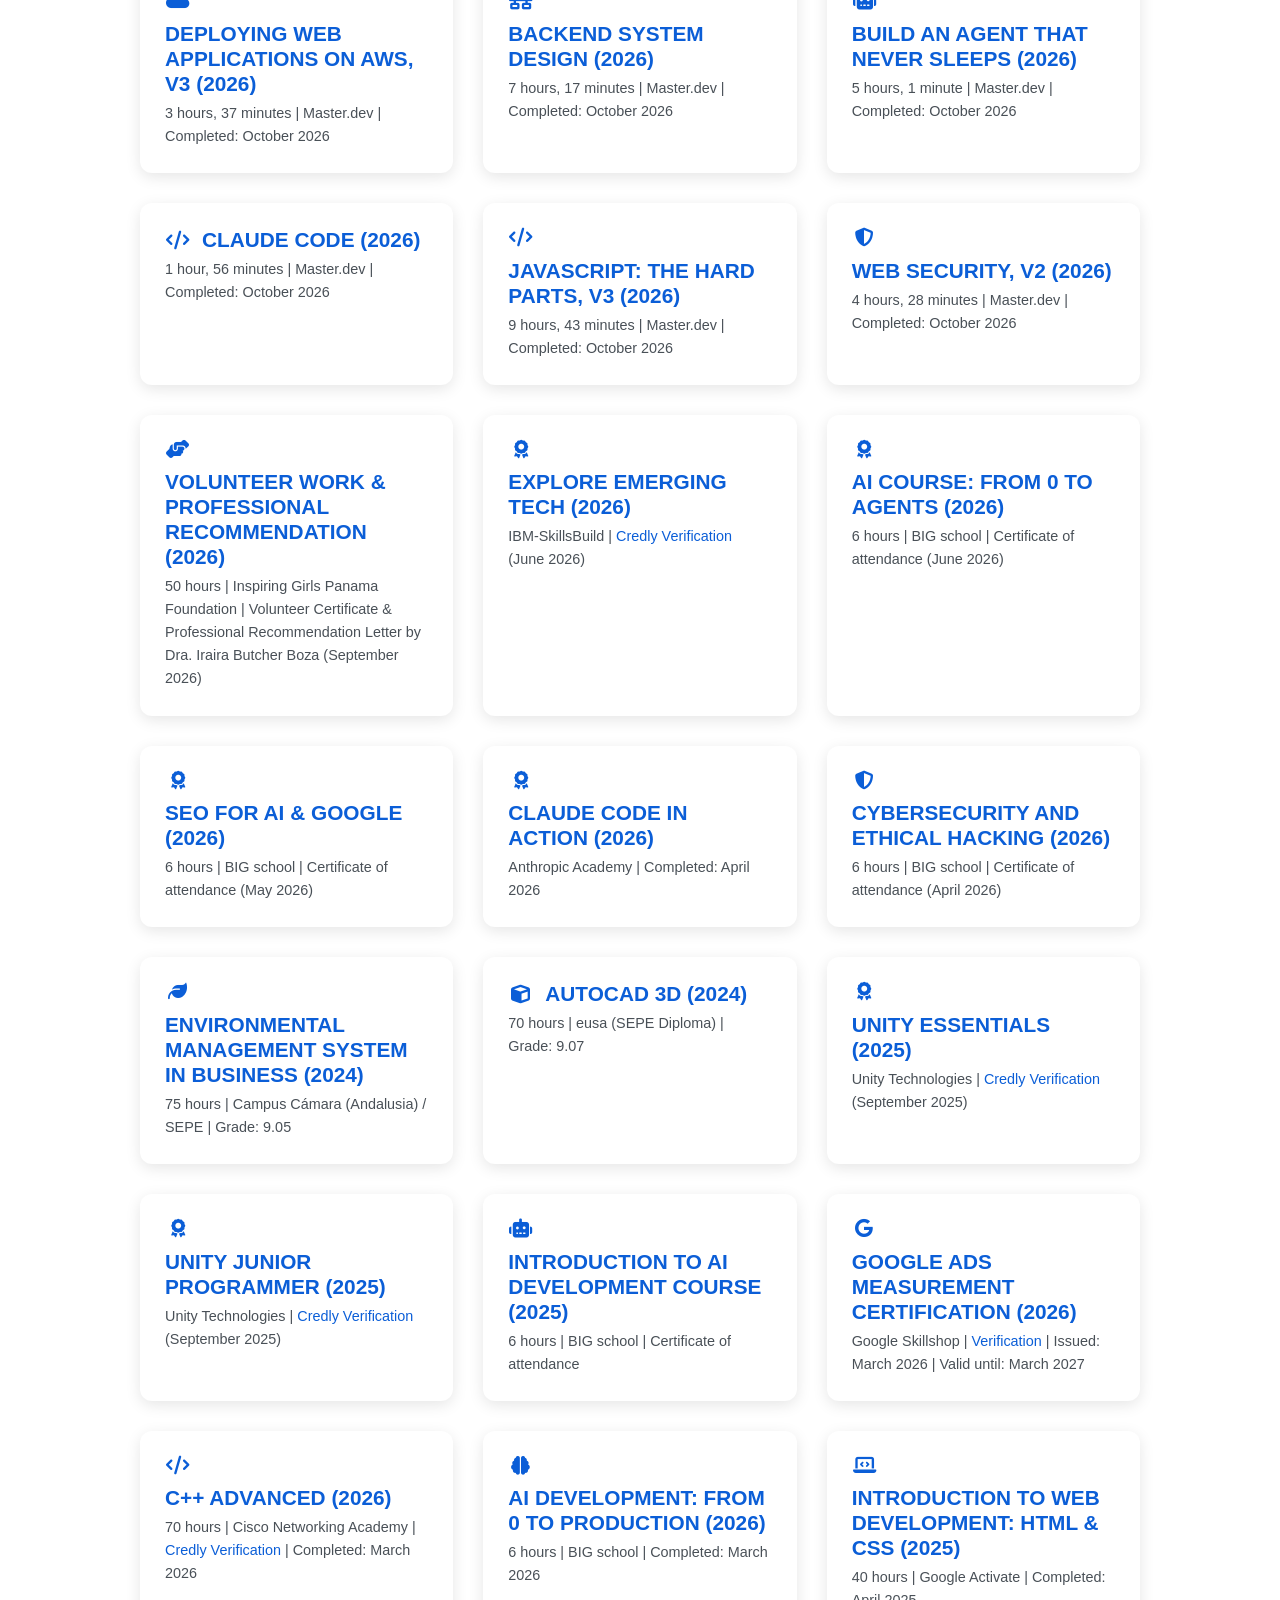
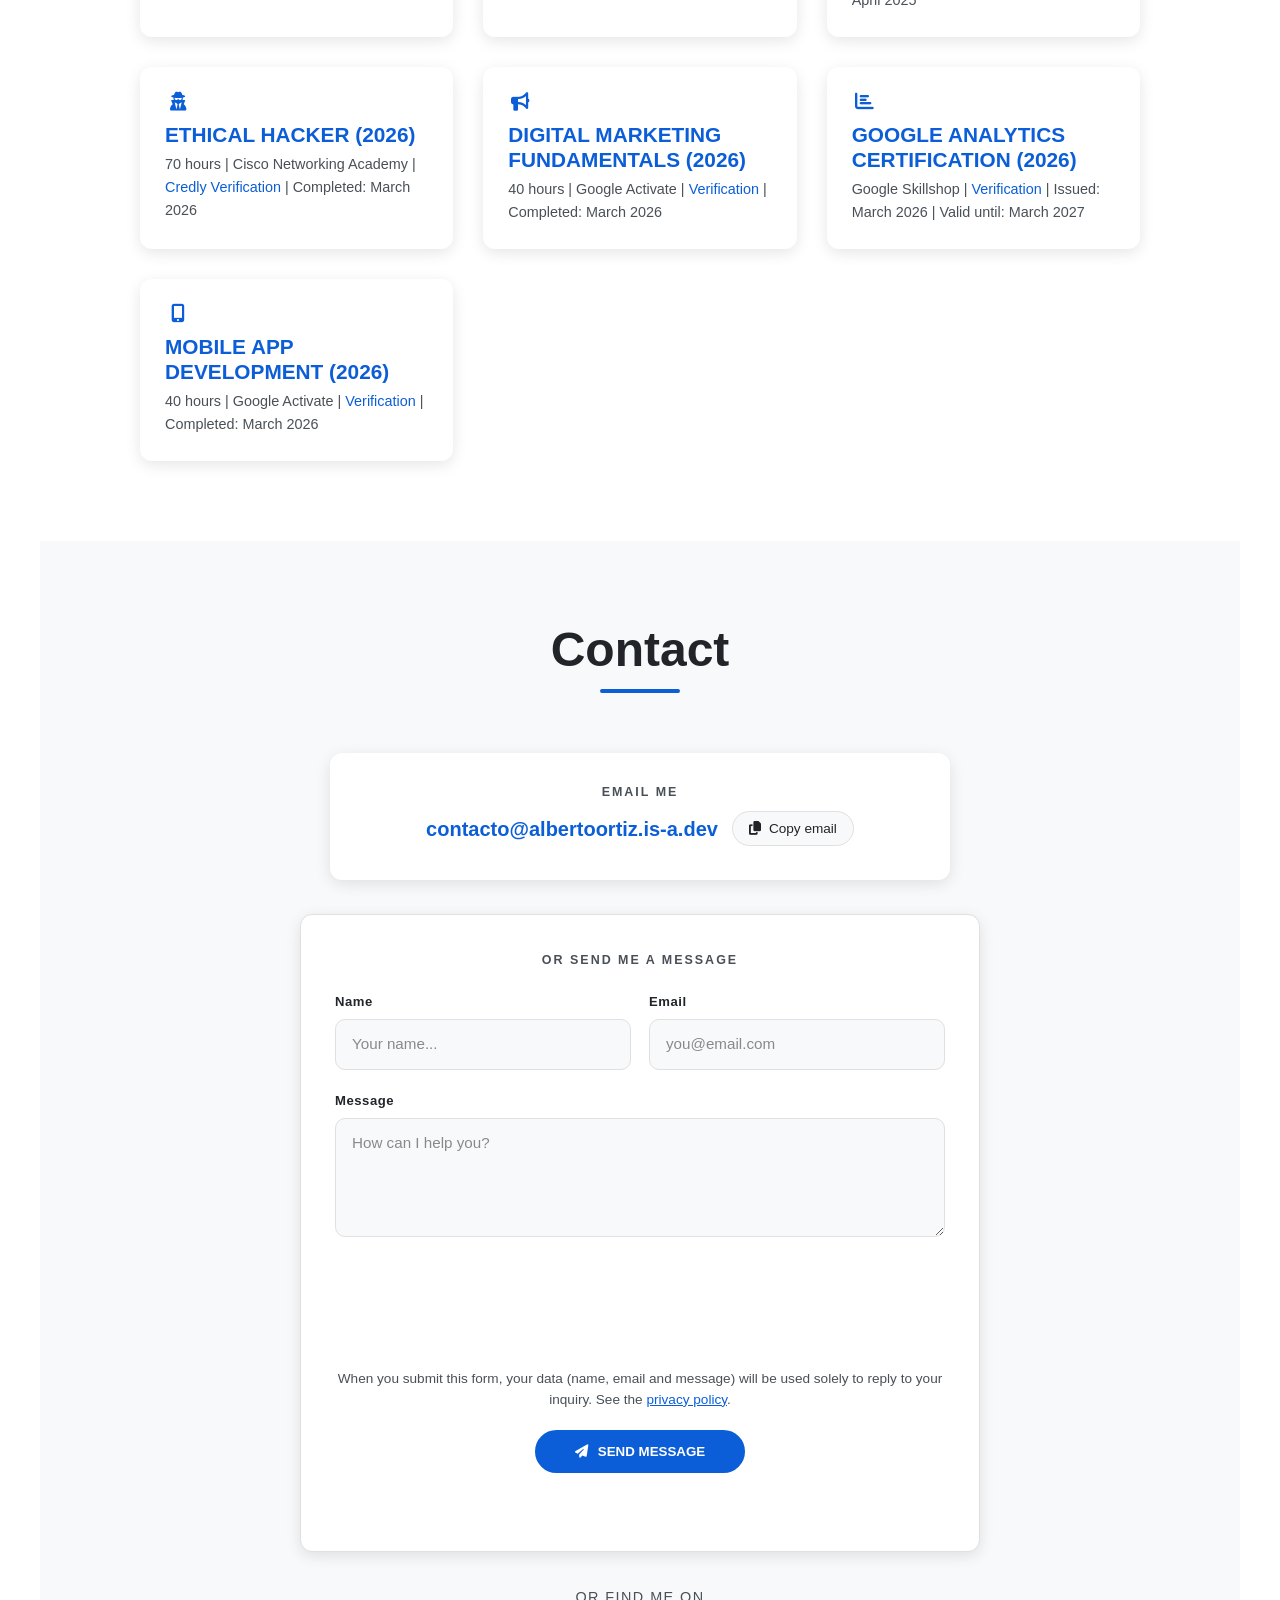
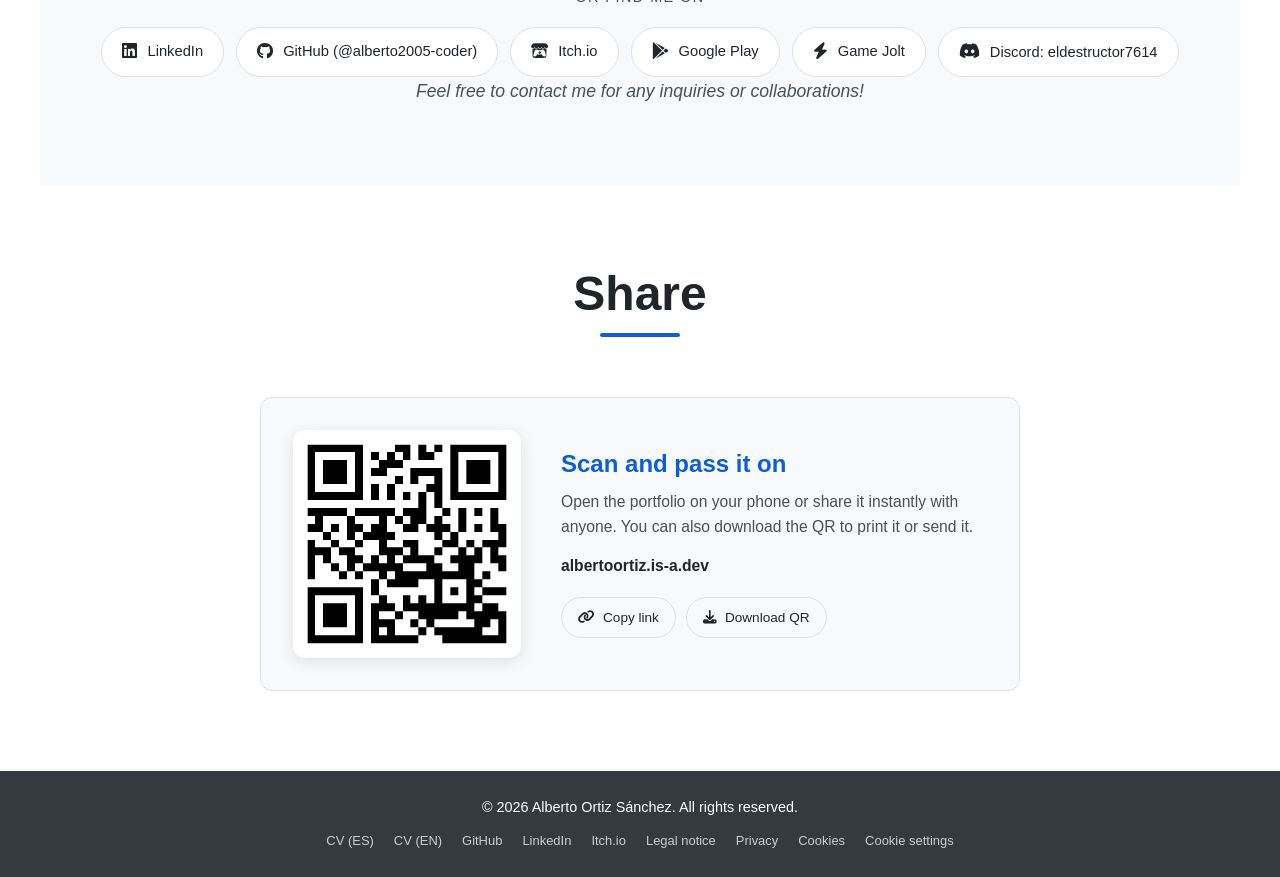
==== commit 218eee40: "seo: añadir cinco credenciales relevantes al JSON-LD Se declaran en hasCredential los cursos con más" ====
--- a/en/index.html
+++ b/en/index.html
@@ -149,6 +149,54 @@
     {
       "@type": "EducationalOccupationalCredential",
       "name": "Google Analytics Certification"
+    },
+    {
+      "@type": "EducationalOccupationalCredential",
+      "name": "Ethical Hacker",
+      "recognizedBy": {
+        "@type": "Organization",
+        "name": "Cisco Networking Academy"
+      },
+      "url": "https://www.credly.com/badges/cbbc40dd-e7c8-4a72-bcbb-d0f4eae5fac7/public_url",
+      "dateCreated": "2026-03"
+    },
+    {
+      "@type": "EducationalOccupationalCredential",
+      "name": "C++ Advanced",
+      "recognizedBy": {
+        "@type": "Organization",
+        "name": "Cisco Networking Academy"
+      },
+      "url": "https://www.credly.com/badges/fe838dbd-dc8d-4795-befd-1ff16d6648d5/public_url",
+      "dateCreated": "2026-03"
+    },
+    {
+      "@type": "EducationalOccupationalCredential",
+      "name": "Unity Junior Programmer",
+      "recognizedBy": {
+        "@type": "Organization",
+        "name": "Unity Technologies"
+      },
+      "url": "https://www.credly.com/badges/48be8870-9d4e-439f-ab88-239d94d8c008/public_url",
+      "dateCreated": "2025-09"
+    },
+    {
+      "@type": "EducationalOccupationalCredential",
+      "name": "Backend System Design",
+      "recognizedBy": {
+        "@type": "Organization",
+        "name": "Master.dev"
+      },
+      "dateCreated": "2026-10"
+    },
+    {
+      "@type": "EducationalOccupationalCredential",
+      "name": "JavaScript: The Hard Parts, v3",
+      "recognizedBy": {
+        "@type": "Organization",
+        "name": "Master.dev"
+      },
+      "dateCreated": "2026-10"
     }
   ],
   "sameAs": [
@@ -164,6 +212,7 @@
     "Machine Learning",
     "Game Development",
     "Cybersecurity & OSINT",
+    "Ethical Hacking",
     "Cryptography and AES-256 Encryption",
     "Compiler and Interpreter Design",
     "Python (Faster-Whisper, Ollama)",
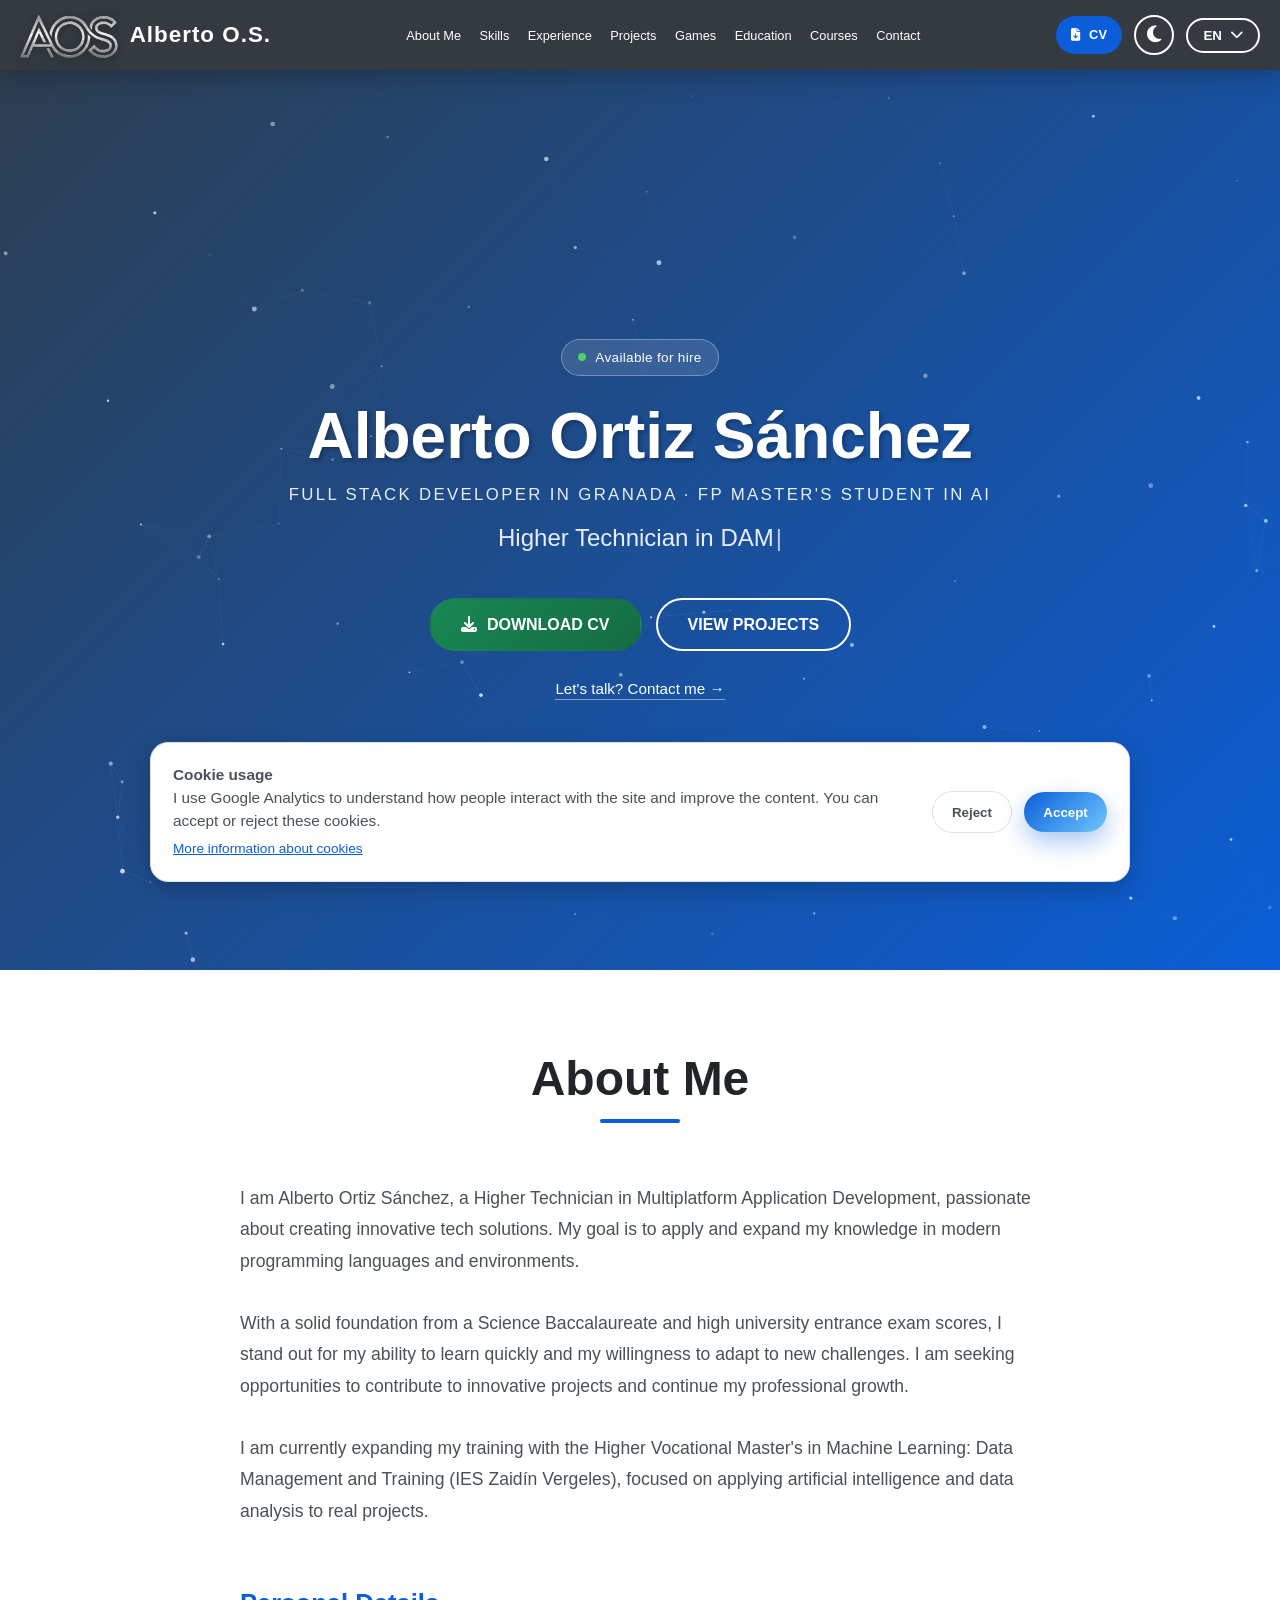
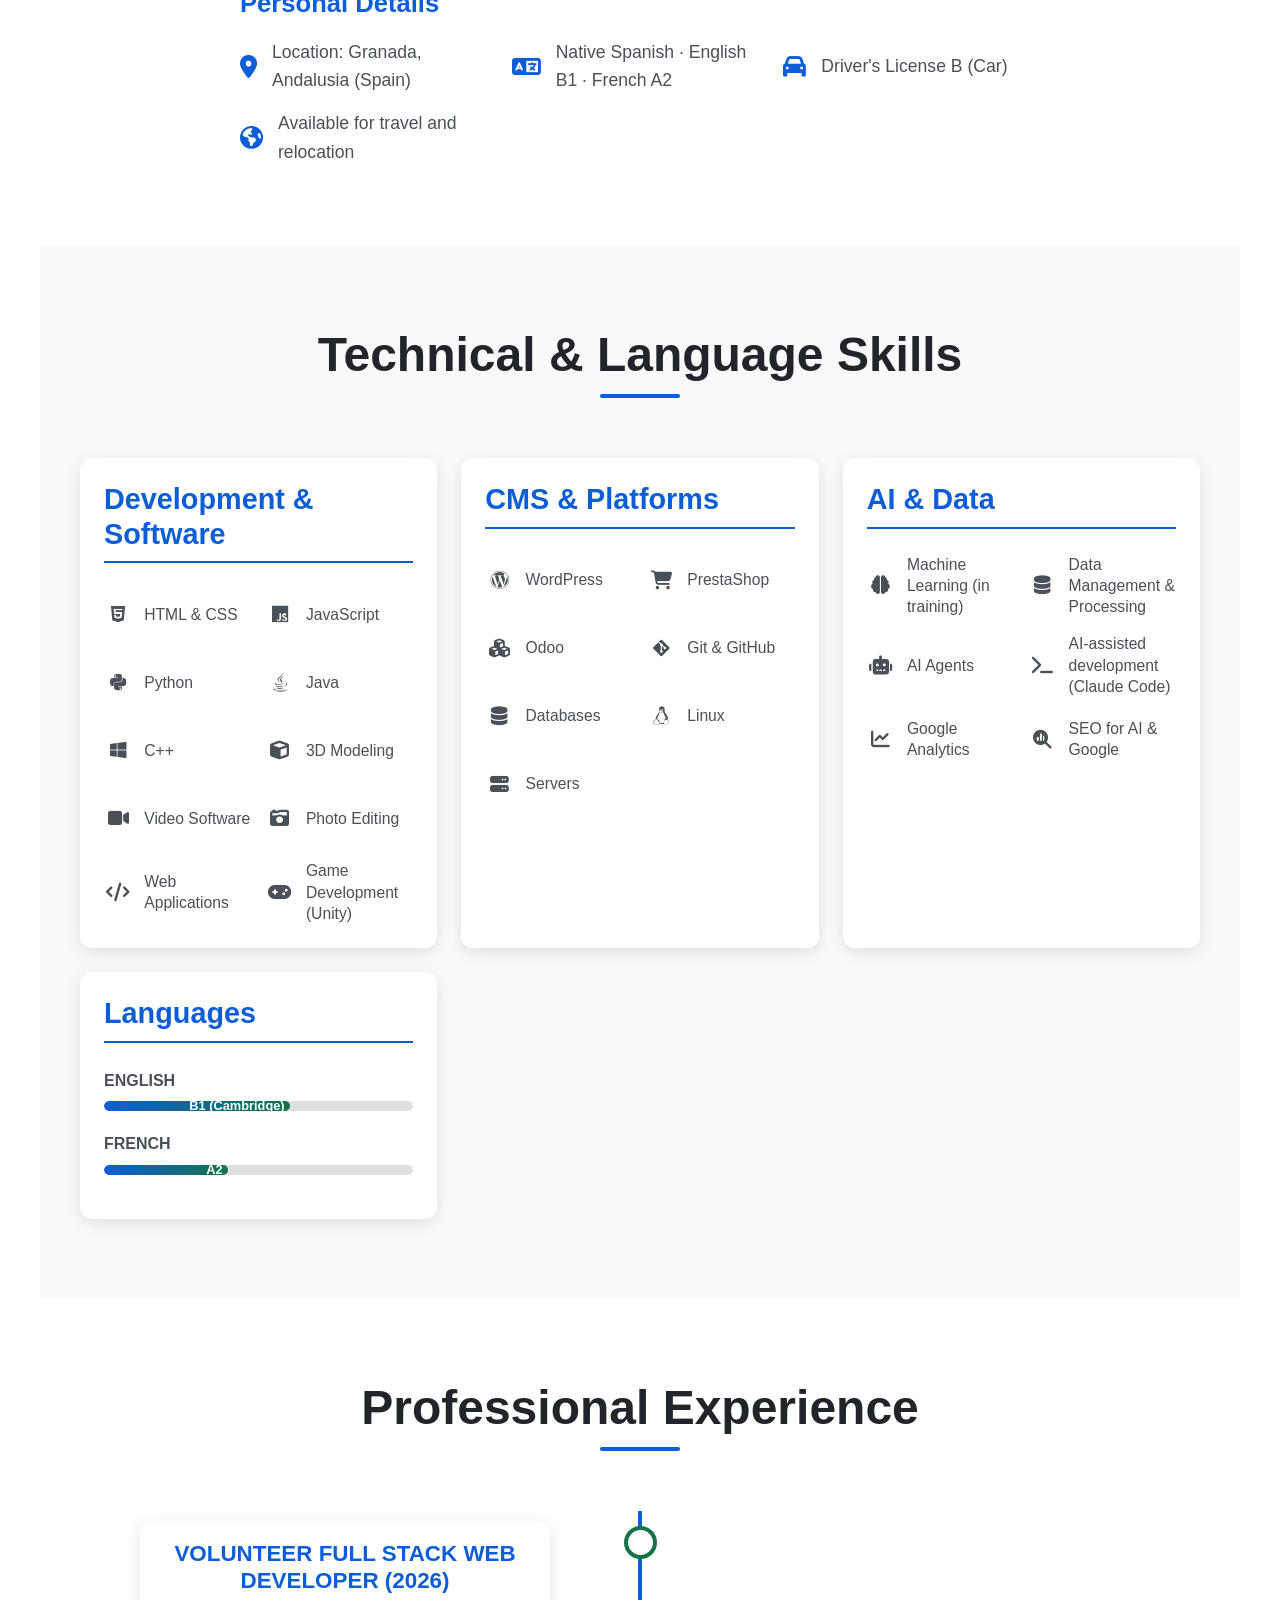
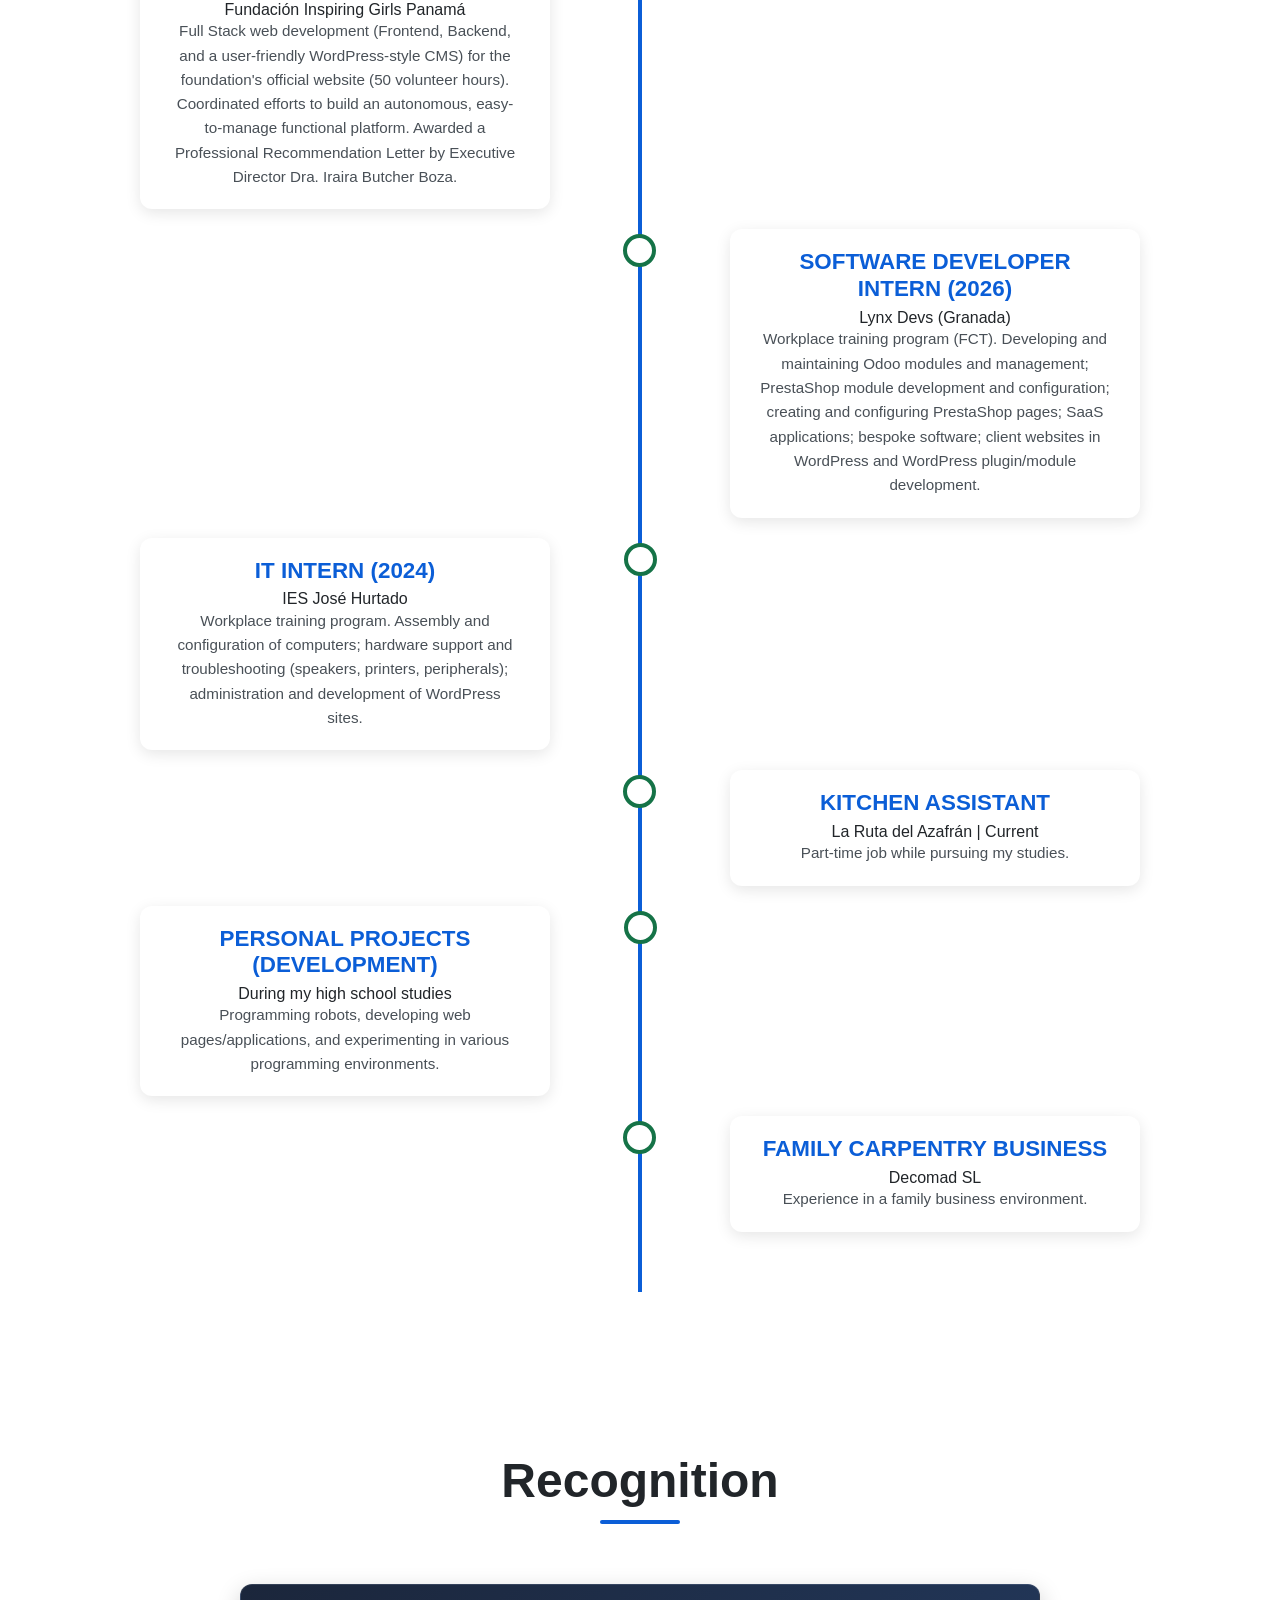
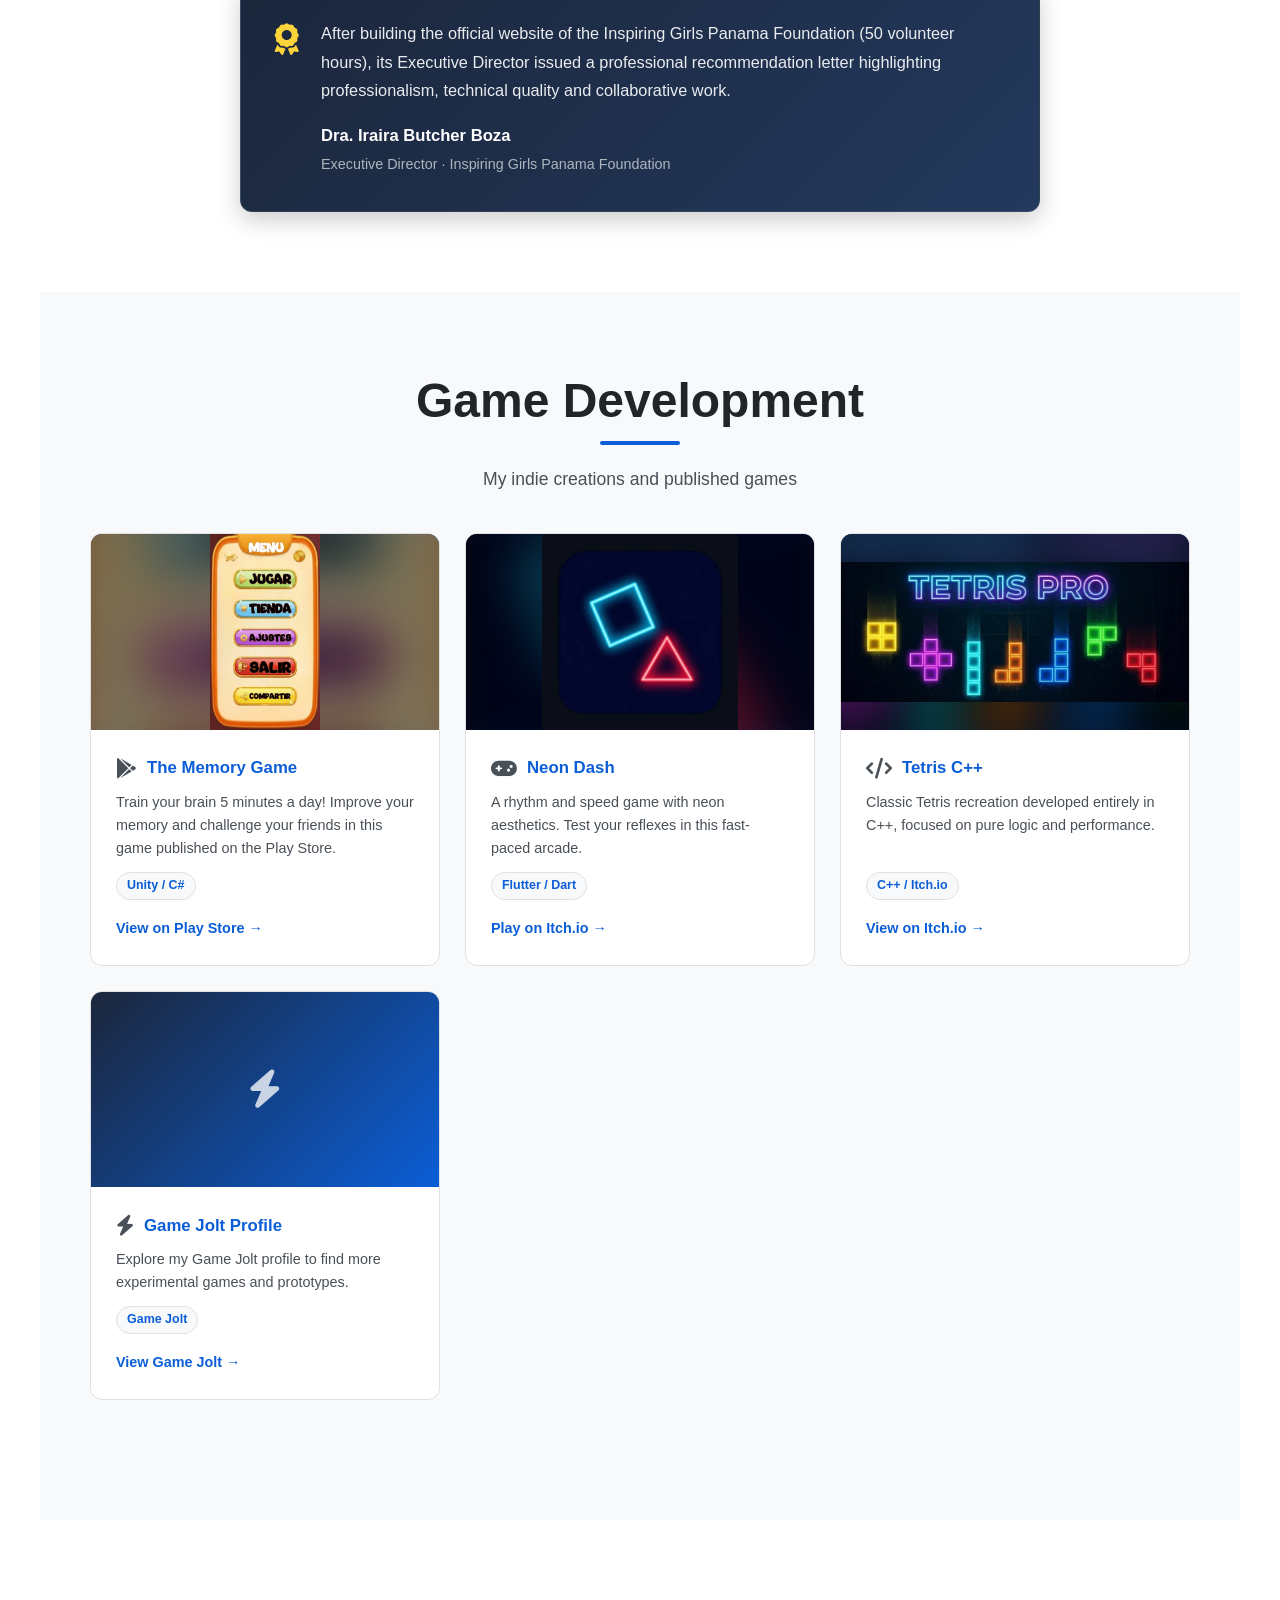
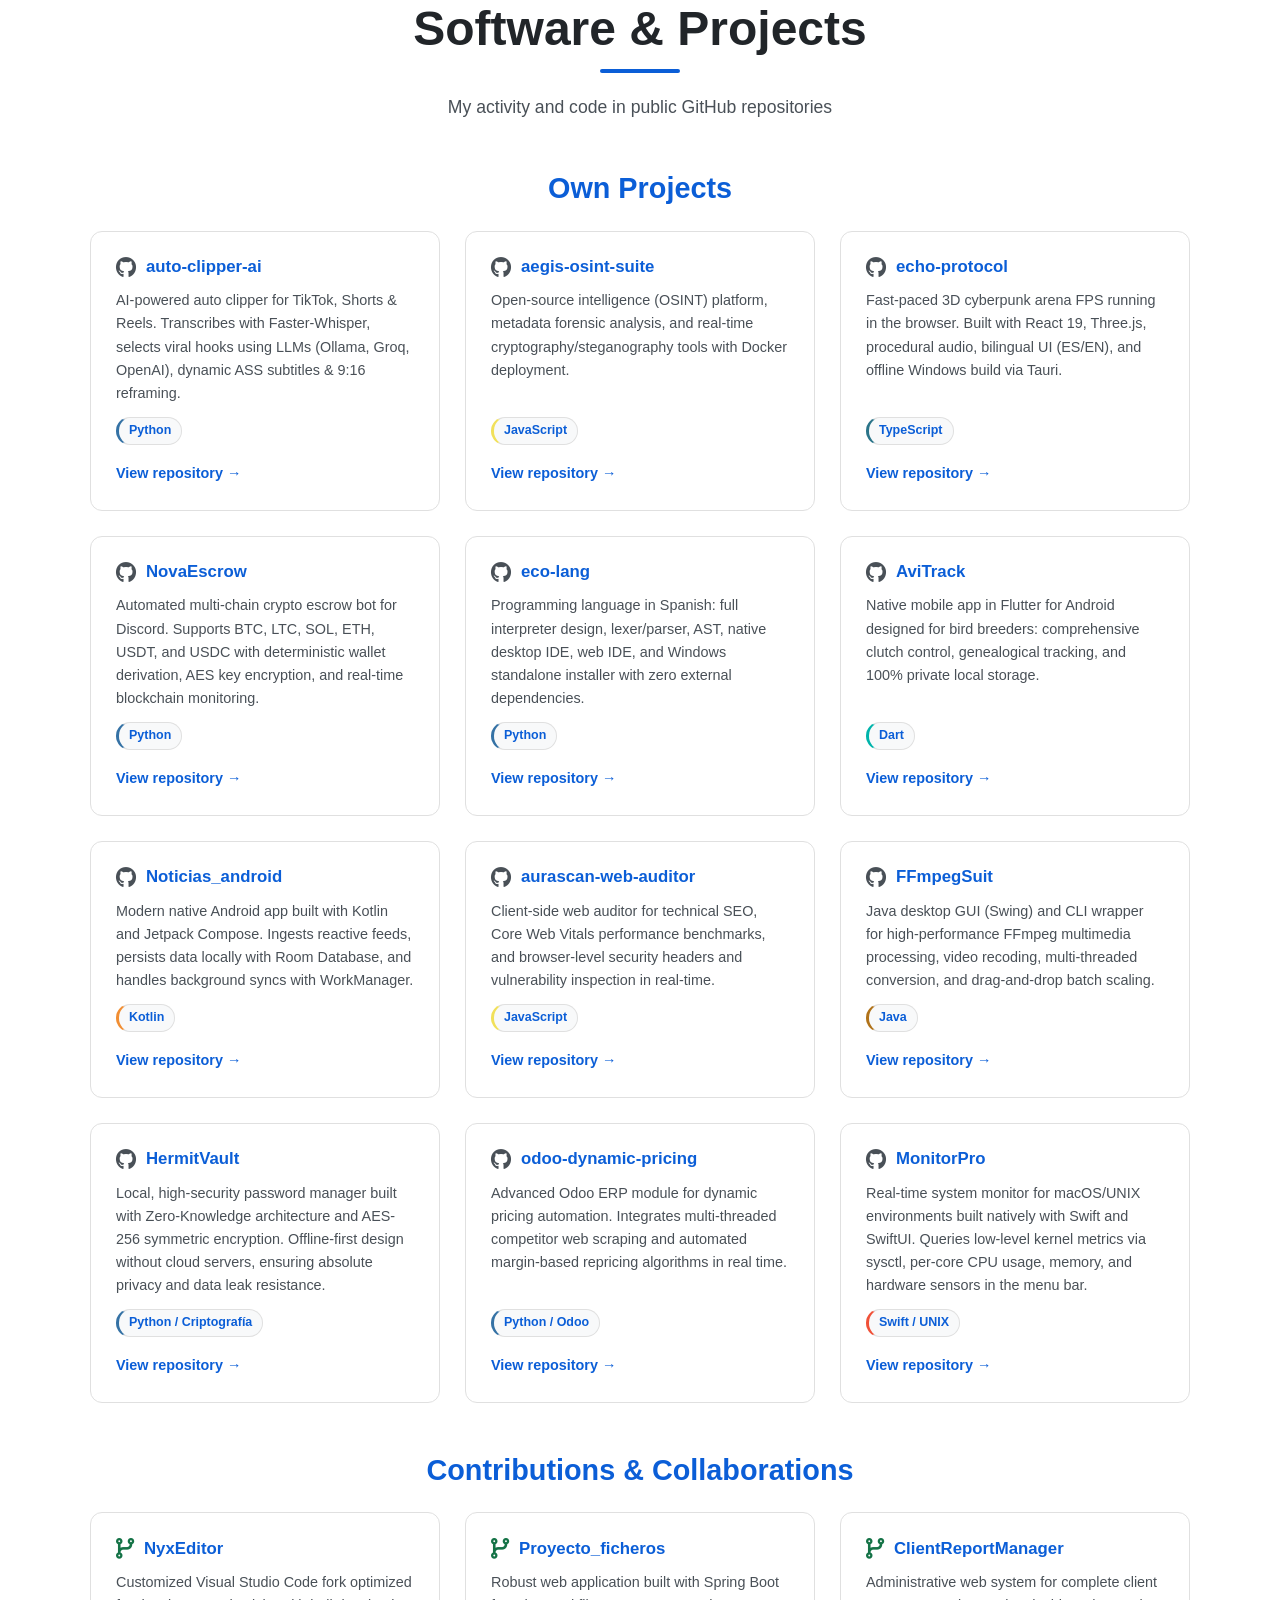
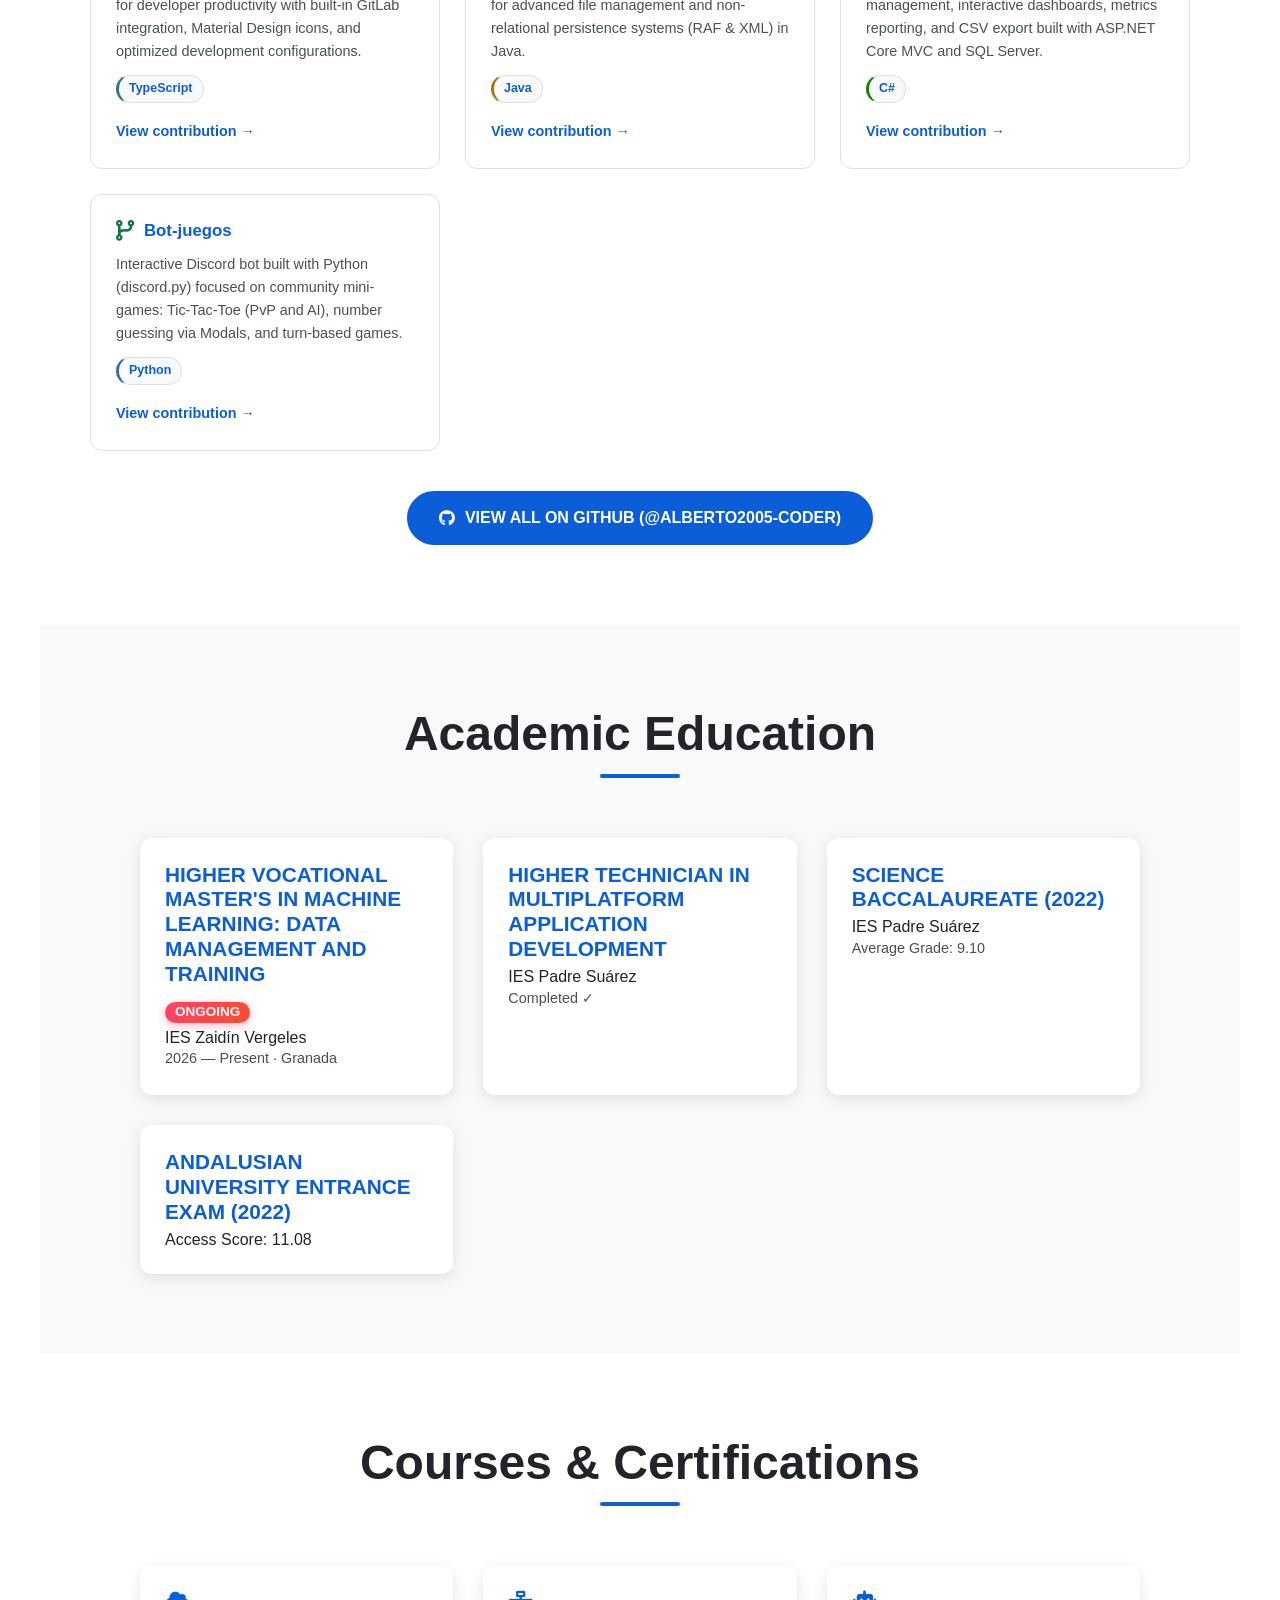
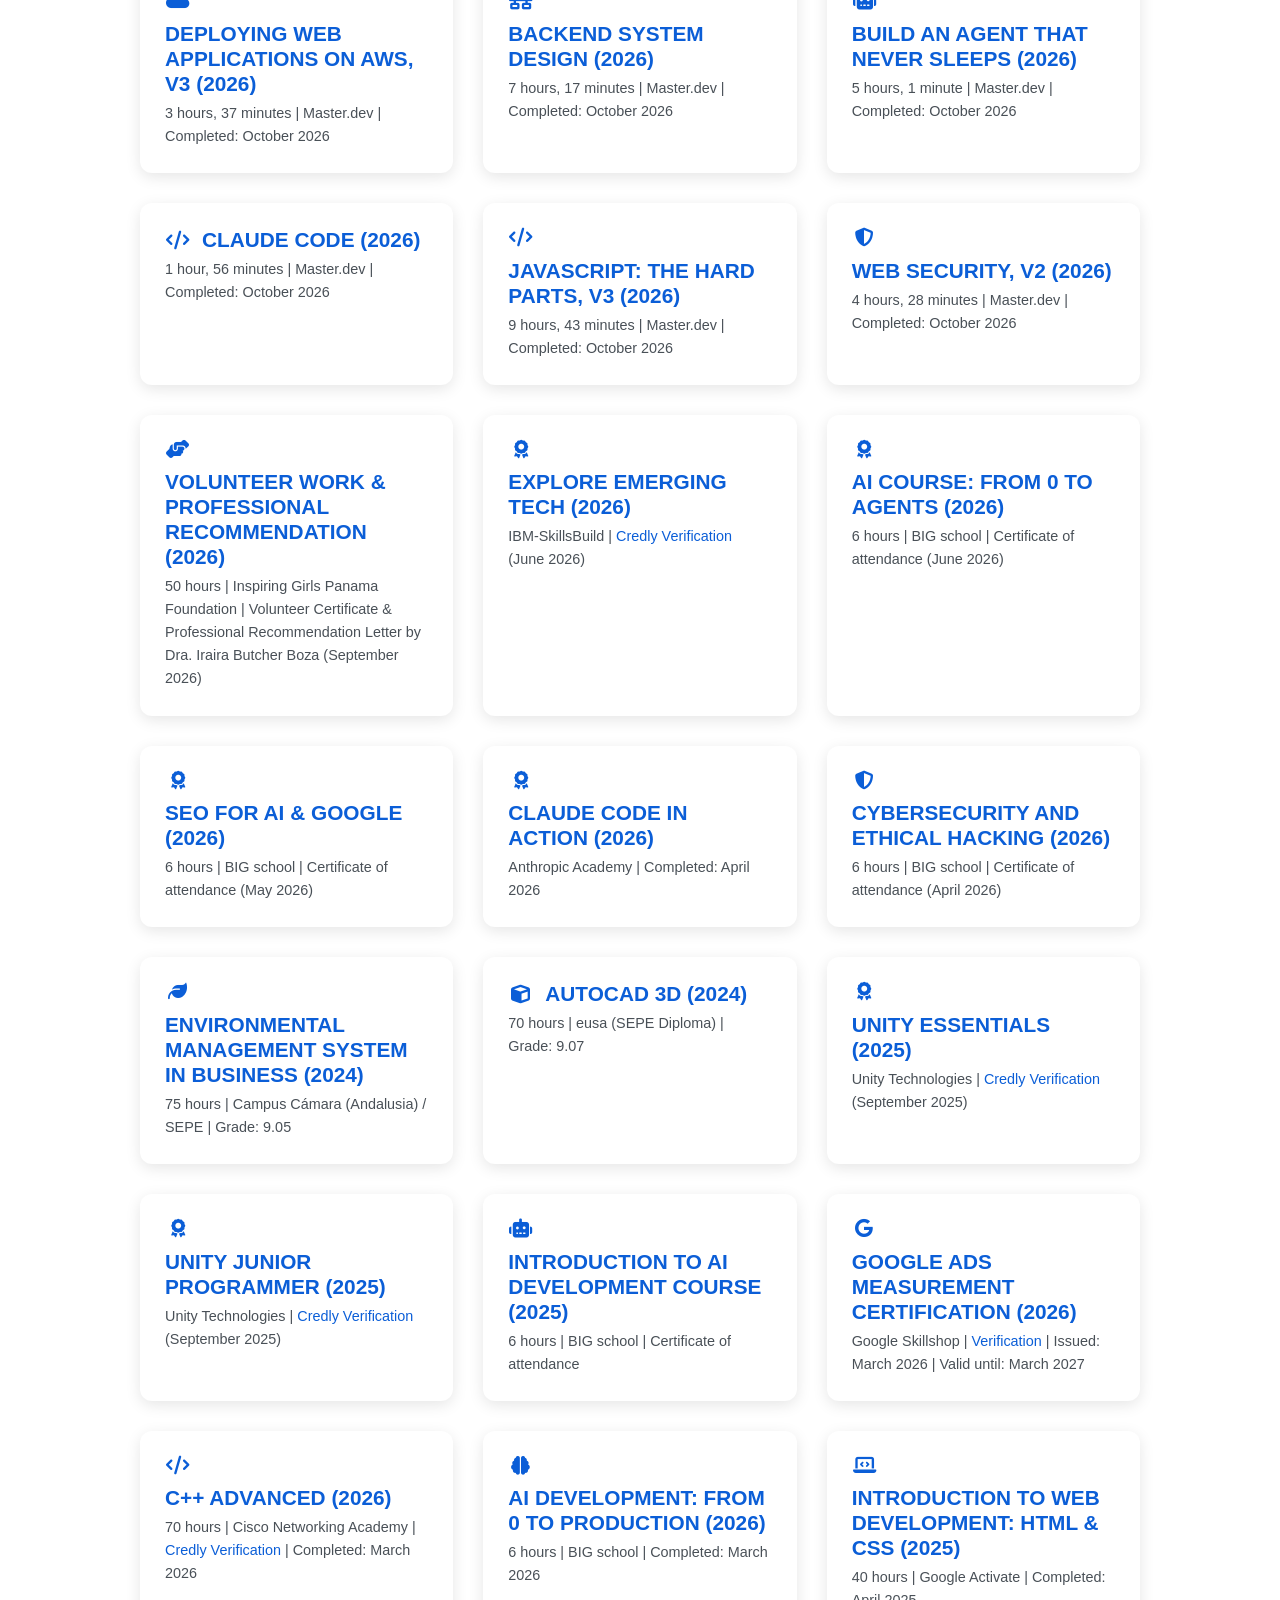
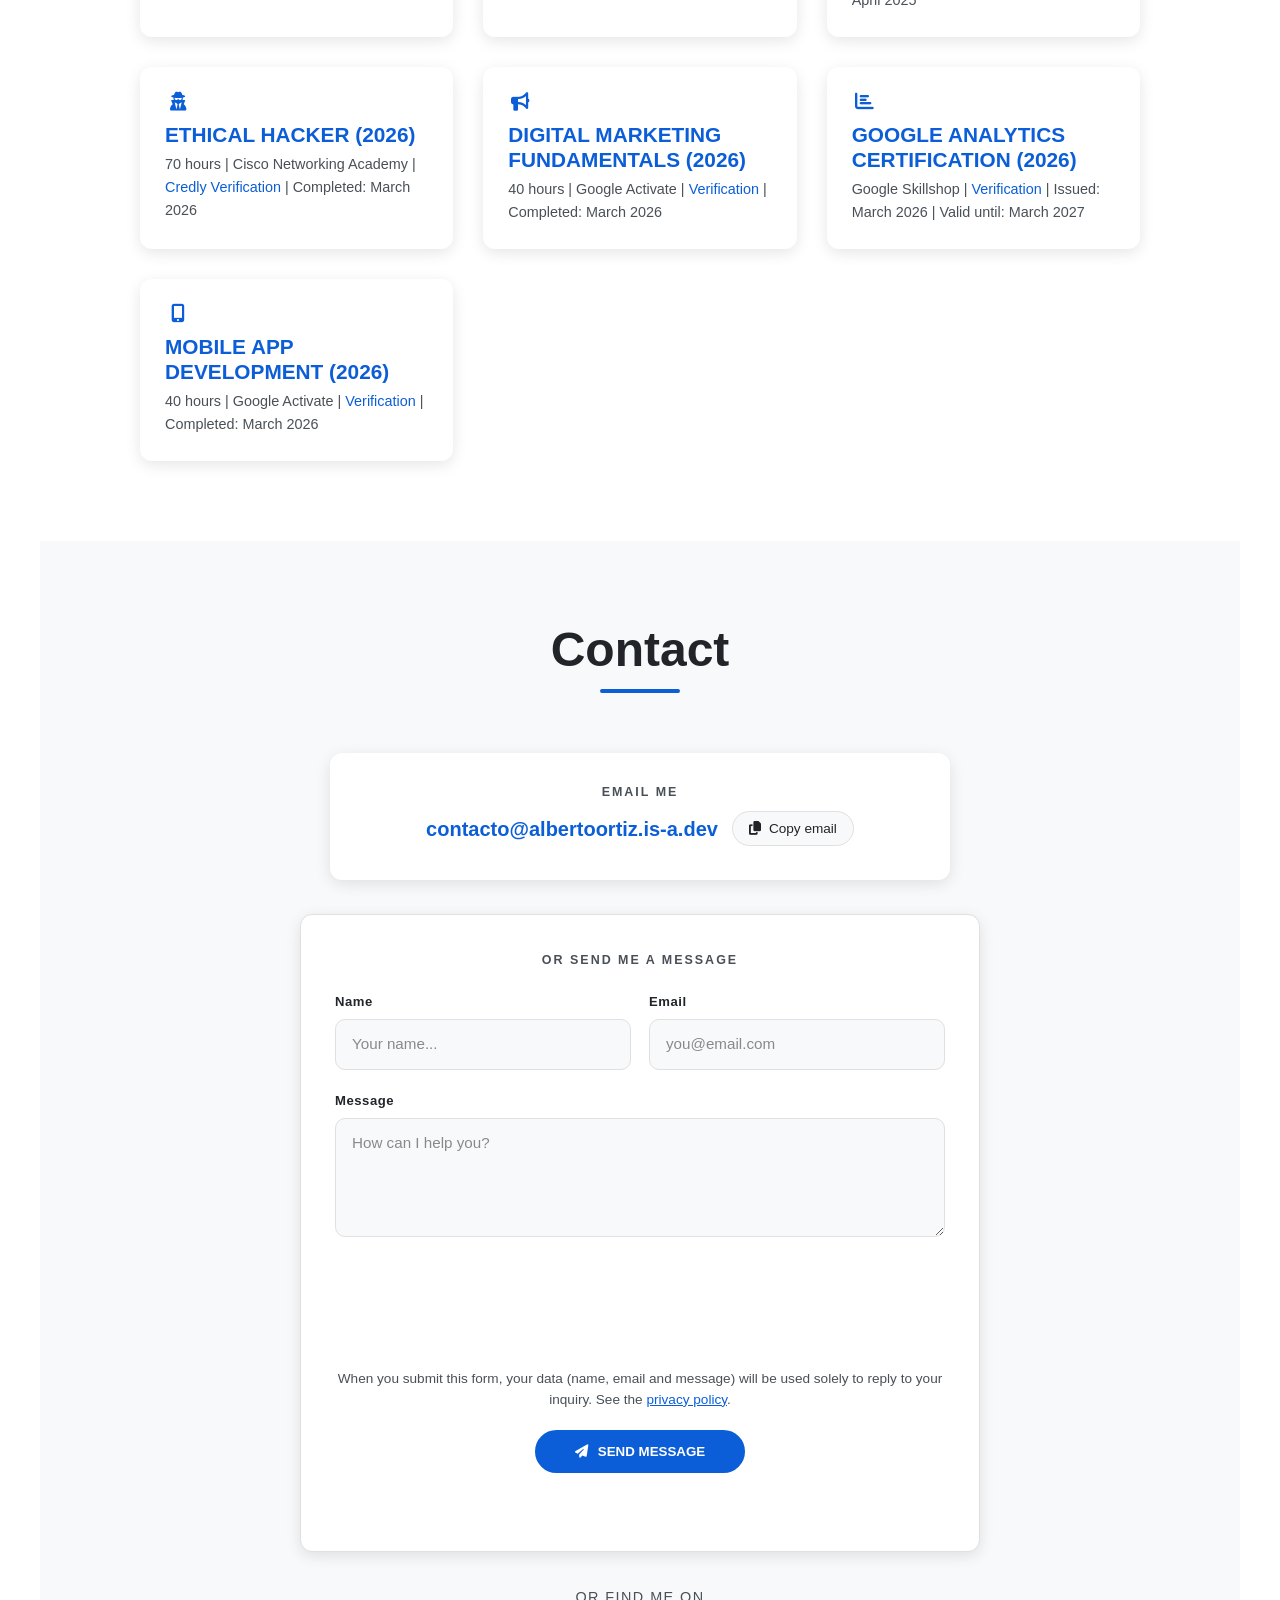
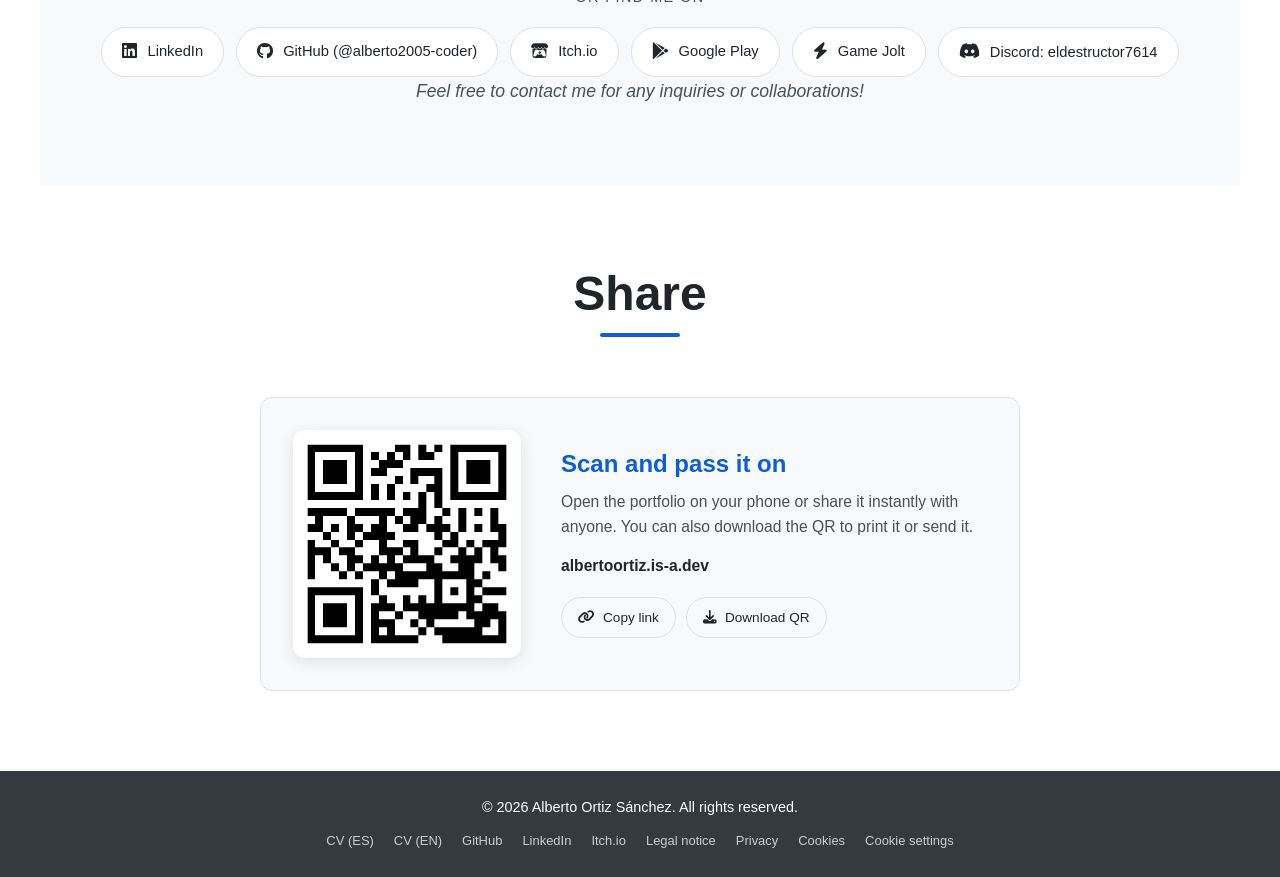
==== commit 1ae0882e: "feat: add English localization, legal page, and site build and verification scripts" ====
--- a/en/index.html
+++ b/en/index.html
@@ -21,8 +21,8 @@
 <link href="https://albertoortiz.is-a.dev/" hreflang="x-default" rel="alternate"/>
 <link href="https://github.com/alberto2005-coder" rel="me"/>
 <link href="https://www.linkedin.com/in/alberto-ortiz-sanchez" rel="me"/>
-<link href="/llms.txt" rel="alternate" title="LLM Context Summary" type="text/markdown"/>
-<link href="/llms-full.txt" rel="alternate" title="Full LLM Context" type="text/markdown"/>
+<link href="/llms.txt" rel="alternate" title="LLM Context Summary" type="text/plain"/>
+<link href="/llms-full.txt" rel="alternate" title="Full LLM Context" type="text/plain"/>
 <!-- ===== FAVICON ===== -->
 <link href="/assets/img/favicon-96x96.png?v=3" rel="icon" sizes="96x96" type="image/png"/>
 <link href="/assets/img/favicon.svg?v=3" rel="icon" type="image/svg+xml"/>
@@ -52,6 +52,7 @@
 <meta content="Alberto Ortiz Sánchez | Full Stack Developer in Granada" name="twitter:title"/>
 <meta content="Full Stack Developer in Granada: custom websites, Odoo, PrestaShop, WordPress, Unity games and AI. Explore projects, experience and CV." name="twitter:description"/>
 <meta content="https://albertoortiz.is-a.dev/assets/img/og-image.png" name="twitter:image"/>
+<meta content="Alberto Ortiz Sánchez | Full Stack Developer" name="twitter:image:alt"/>
 <!-- ===== DATOS ESTRUCTURADOS: NOMBRE DEL SITIO (Google Search) ===== -->
 <script type="application/ld+json">
 {
@@ -89,15 +90,14 @@
   "jobTitle": "Full Stack Developer · Higher Technician in Multiplatform Application Development (DAM)",
   "description": "Full Stack Developer in Granada specialised in web development, Odoo, PrestaShop, WordPress, Unity games and artificial intelligence.",
   "url": "https://albertoortiz.is-a.dev/",
-  "image": [
-    "https://albertoortiz.is-a.dev/assets/img/logo.png",
-    "https://albertoortiz.is-a.dev/assets/img/icon-512.png"
-  ],
+  "image": {
+    "@type": "ImageObject",
+    "url": "https://albertoortiz.is-a.dev/assets/img/icon-512.png",
+    "width": 512,
+    "height": 512
+  },
   "gender": "Male",
-  "email": [
-    "contacto@albertoortiz.is-a.dev",
-    "albertoortixsanchez@gmail.com"
-  ],
+  "email": "contacto@albertoortiz.is-a.dev",
   "nationality": {
     "@type": "Country",
     "name": "Spain"
@@ -223,6 +223,231 @@
     "Flutter & Dart",
     "Odoo & PrestaShop ERP",
     "Docker and Application Deployment"
+  ],
+  "mainEntityOfPage": {
+    "@id": "https://albertoortiz.is-a.dev/en/#profilepage"
+  }
+}
+    </script>
+<script type="application/ld+json">
+{
+  "@context": "https://schema.org",
+  "@type": "ProfilePage",
+  "@id": "https://albertoortiz.is-a.dev/en/#profilepage",
+  "url": "https://albertoortiz.is-a.dev/en/",
+  "name": "Alberto Ortiz Sánchez | Full Stack Developer in Granada",
+  "inLanguage": "en",
+  "dateModified": "2026-11-16",
+  "isPartOf": {
+    "@id": "https://albertoortiz.is-a.dev/#website"
+  },
+  "mainEntity": {
+    "@id": "https://albertoortiz.is-a.dev/#person"
+  },
+  "primaryImageOfPage": {
+    "@type": "ImageObject",
+    "url": "https://albertoortiz.is-a.dev/assets/img/og-image.png",
+    "width": 1200,
+    "height": 630
+  }
+}
+    </script>
+<script type="application/ld+json">
+{
+  "@context": "https://schema.org",
+  "@type": "ItemList",
+  "@id": "https://albertoortiz.is-a.dev/#projects-list",
+  "name": "Software projects by Alberto Ortiz Sánchez",
+  "itemListElement": [
+    {
+      "@type": "ListItem",
+      "position": 1,
+      "item": {
+        "@type": "SoftwareSourceCode",
+        "name": "auto-clipper-ai",
+        "codeRepository": "https://github.com/alberto2005-coder/auto-clipper-ai",
+        "programmingLanguage": [
+          "Python"
+        ],
+        "author": {
+          "@id": "https://albertoortiz.is-a.dev/#person"
+        }
+      }
+    },
+    {
+      "@type": "ListItem",
+      "position": 2,
+      "item": {
+        "@type": "SoftwareSourceCode",
+        "name": "aegis-osint-suite",
+        "codeRepository": "https://github.com/alberto2005-coder/aegis-osint-suite",
+        "programmingLanguage": [
+          "JavaScript",
+          "Docker"
+        ],
+        "author": {
+          "@id": "https://albertoortiz.is-a.dev/#person"
+        }
+      }
+    },
+    {
+      "@type": "ListItem",
+      "position": 3,
+      "item": {
+        "@type": "SoftwareSourceCode",
+        "name": "echo-protocol",
+        "codeRepository": "https://github.com/alberto2005-coder/echo-protocol",
+        "programmingLanguage": [
+          "TypeScript",
+          "React",
+          "Three.js",
+          "Tauri"
+        ],
+        "author": {
+          "@id": "https://albertoortiz.is-a.dev/#person"
+        }
+      }
+    },
+    {
+      "@type": "ListItem",
+      "position": 4,
+      "item": {
+        "@type": "SoftwareSourceCode",
+        "name": "NovaEscrow",
+        "codeRepository": "https://github.com/alberto2005-coder/NovaEscrow",
+        "programmingLanguage": [
+          "Python"
+        ],
+        "author": {
+          "@id": "https://albertoortiz.is-a.dev/#person"
+        }
+      }
+    },
+    {
+      "@type": "ListItem",
+      "position": 5,
+      "item": {
+        "@type": "SoftwareSourceCode",
+        "name": "eco-lang",
+        "codeRepository": "https://github.com/alberto2005-coder/eco-lang",
+        "programmingLanguage": [
+          "Python"
+        ],
+        "author": {
+          "@id": "https://albertoortiz.is-a.dev/#person"
+        }
+      }
+    },
+    {
+      "@type": "ListItem",
+      "position": 6,
+      "item": {
+        "@type": "SoftwareSourceCode",
+        "name": "AviTrack",
+        "codeRepository": "https://github.com/alberto2005-coder/AviTrack",
+        "programmingLanguage": [
+          "Dart",
+          "Flutter"
+        ],
+        "author": {
+          "@id": "https://albertoortiz.is-a.dev/#person"
+        }
+      }
+    },
+    {
+      "@type": "ListItem",
+      "position": 7,
+      "item": {
+        "@type": "SoftwareSourceCode",
+        "name": "Noticias_android",
+        "codeRepository": "https://github.com/alberto2005-coder/Noticias_android",
+        "programmingLanguage": [
+          "Kotlin",
+          "Jetpack Compose"
+        ],
+        "author": {
+          "@id": "https://albertoortiz.is-a.dev/#person"
+        }
+      }
+    },
+    {
+      "@type": "ListItem",
+      "position": 8,
+      "item": {
+        "@type": "SoftwareSourceCode",
+        "name": "aurascan-web-auditor",
+        "codeRepository": "https://github.com/alberto2005-coder/aurascan-web-auditor",
+        "programmingLanguage": [
+          "JavaScript"
+        ],
+        "author": {
+          "@id": "https://albertoortiz.is-a.dev/#person"
+        }
+      }
+    },
+    {
+      "@type": "ListItem",
+      "position": 9,
+      "item": {
+        "@type": "SoftwareSourceCode",
+        "name": "FFmpegSuit",
+        "codeRepository": "https://github.com/alberto2005-coder/ffmpeg",
+        "programmingLanguage": [
+          "Java",
+          "Swing"
+        ],
+        "author": {
+          "@id": "https://albertoortiz.is-a.dev/#person"
+        }
+      }
+    },
+    {
+      "@type": "ListItem",
+      "position": 10,
+      "item": {
+        "@type": "SoftwareSourceCode",
+        "name": "HermitVault",
+        "codeRepository": "https://github.com/alberto2005-coder/HermitVault",
+        "programmingLanguage": [
+          "Python"
+        ],
+        "author": {
+          "@id": "https://albertoortiz.is-a.dev/#person"
+        }
+      }
+    },
+    {
+      "@type": "ListItem",
+      "position": 11,
+      "item": {
+        "@type": "SoftwareSourceCode",
+        "name": "odoo-dynamic-pricing",
+        "codeRepository": "https://github.com/alberto2005-coder/odoo-dynamic-pricing",
+        "programmingLanguage": [
+          "Python",
+          "Odoo"
+        ],
+        "author": {
+          "@id": "https://albertoortiz.is-a.dev/#person"
+        }
+      }
+    },
+    {
+      "@type": "ListItem",
+      "position": 12,
+      "item": {
+        "@type": "SoftwareSourceCode",
+        "name": "MonitorPro",
+        "codeRepository": "https://github.com/alberto2005-coder/MonitorPro",
+        "programmingLanguage": [
+          "Swift",
+          "SwiftUI"
+        ],
+        "author": {
+          "@id": "https://albertoortiz.is-a.dev/#person"
+        }
+      }
+    }
   ]
 }
     </script>
@@ -2193,7 +2418,7 @@
     </script>
 <!-- Barra de progreso de lectura -->
 <div id="read-progress"></div>
-<a class="skip-link" data-lang-en="Skip to content" data-lang-es="Saltar al contenido" href="#about">Skip to content</a>
+<a class="skip-link" data-lang-en="Skip to content" data-lang-es="Saltar al contenido" href="#main">Skip to content</a>
 <nav class="navbar">
 <a aria-label="Alberto O.S. — home" class="nav-brand" href="#hero">
 <img alt="Alberto Ortiz Sánchez — Logo" class="nav-logo" height="144" src="/assets/img/logo-mark.svg" width="312"/>
@@ -2231,6 +2456,7 @@
 </div>
 </div>
 </nav>
+<main id="main">
 <section class="hero-section" id="hero">
 <canvas id="particles-canvas"></canvas>
 <div class="hero-content">
@@ -2944,6 +3170,7 @@
 </div>
 </div>
 </section>
+</main>
 <footer>
 <div class="footer-inner">
 <p data-lang-en="© 2026 Alberto Ortiz Sánchez. All rights reserved." data-lang-es="© 2026 Alberto Ortiz Sánchez. Todos los derechos reservados.">© 2026 Alberto Ortiz Sánchez. All rights reserved.</p>
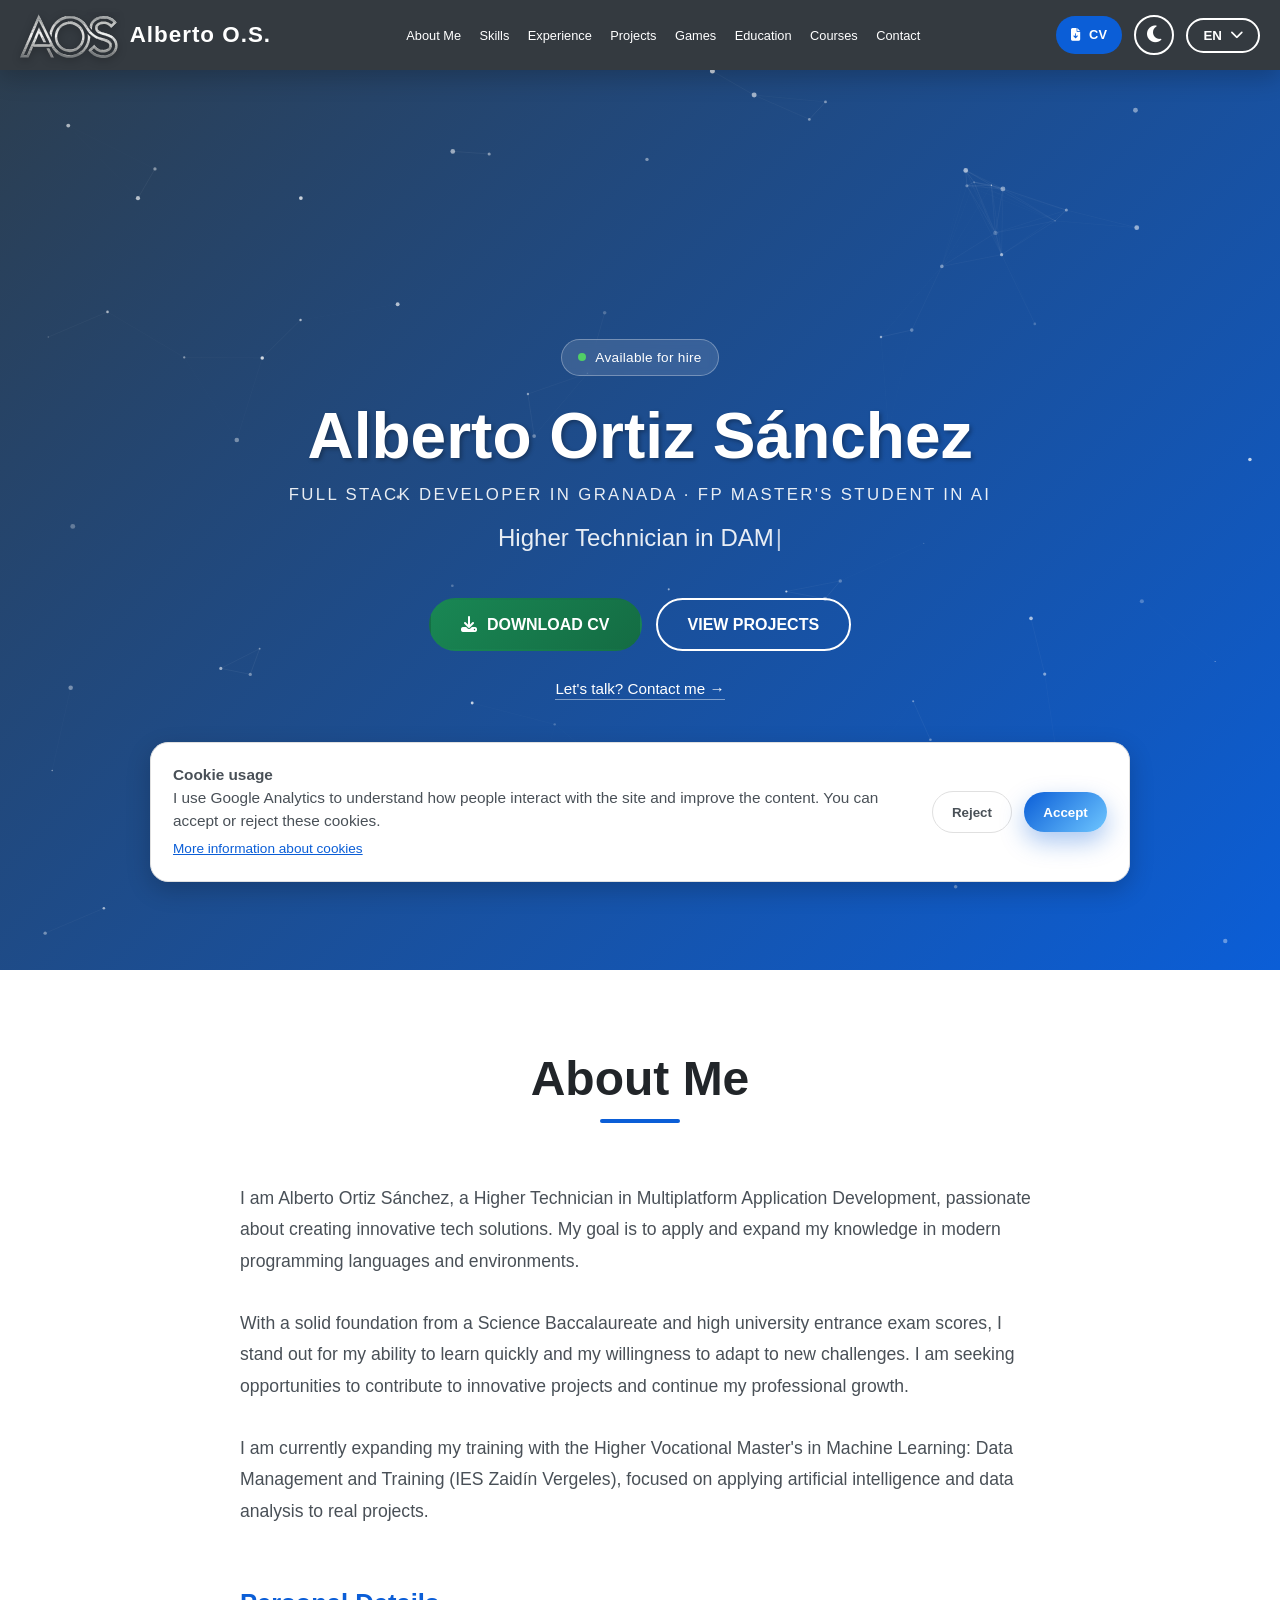
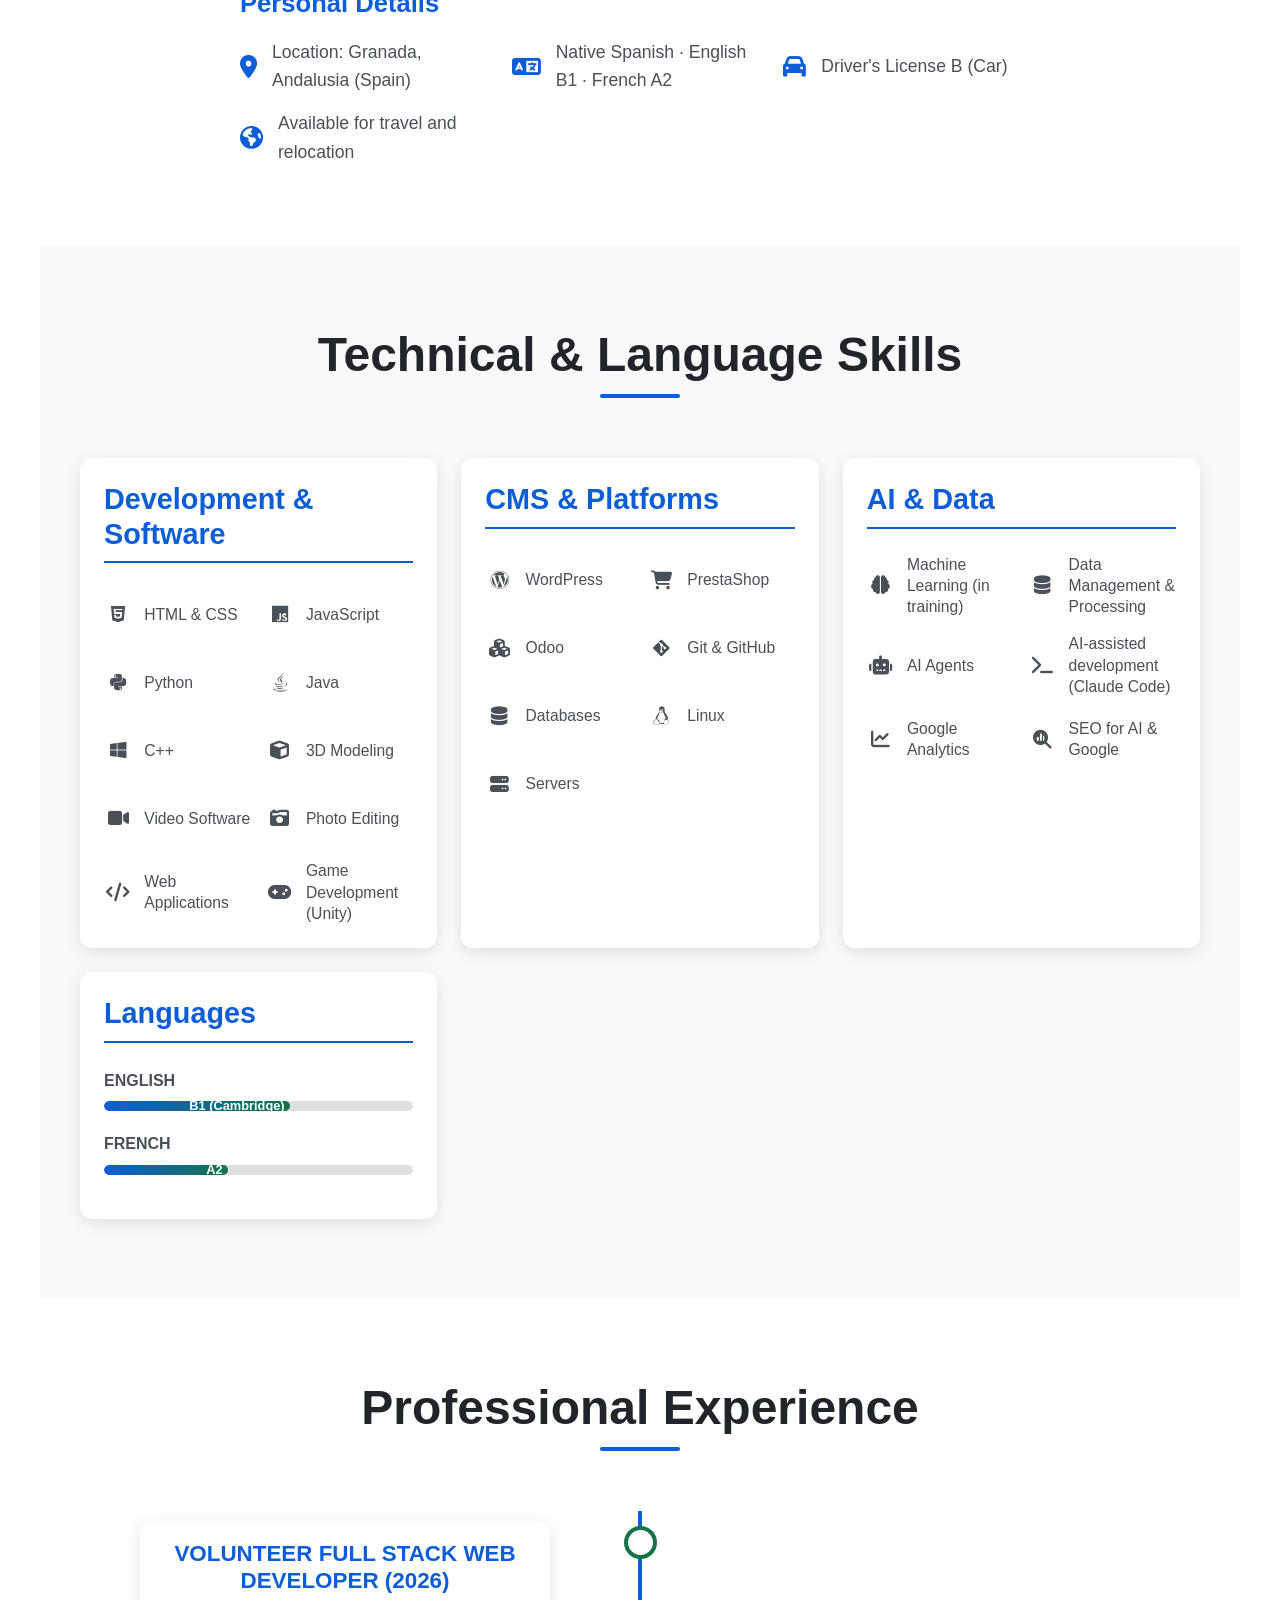
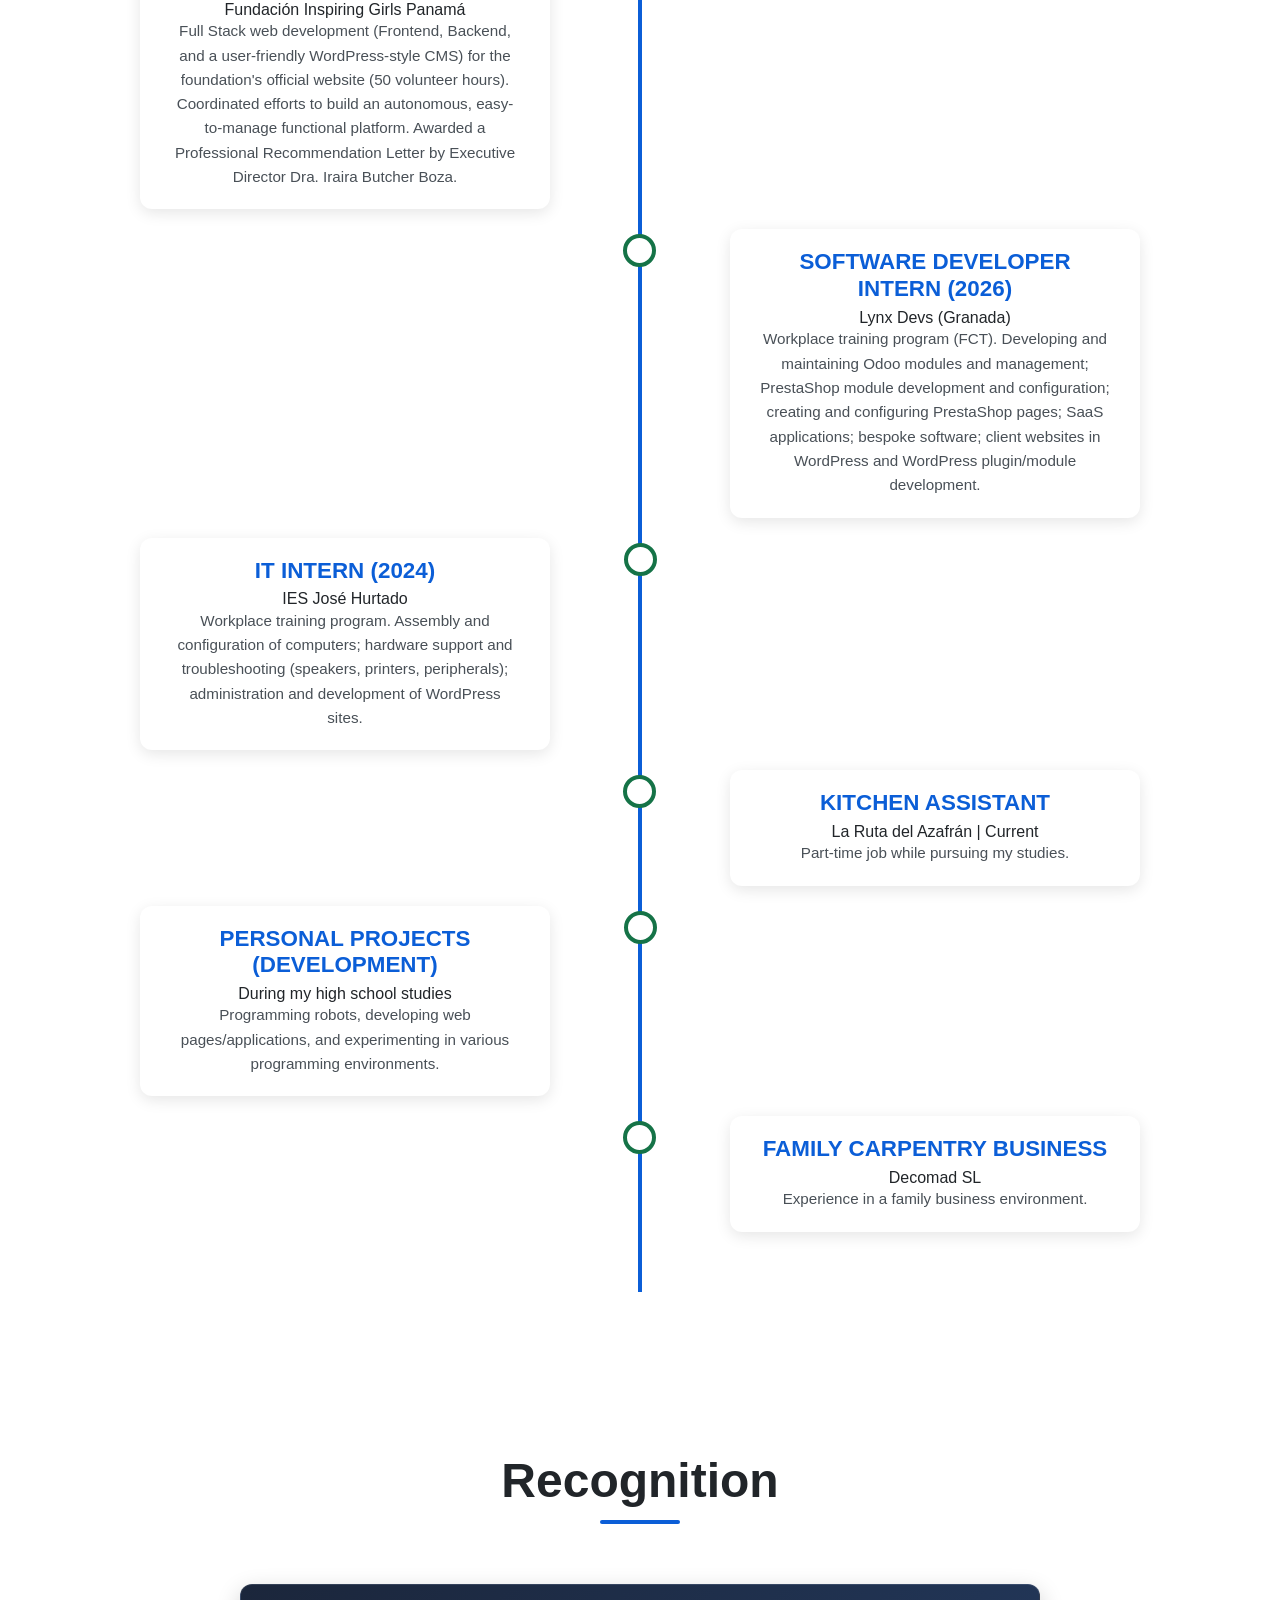
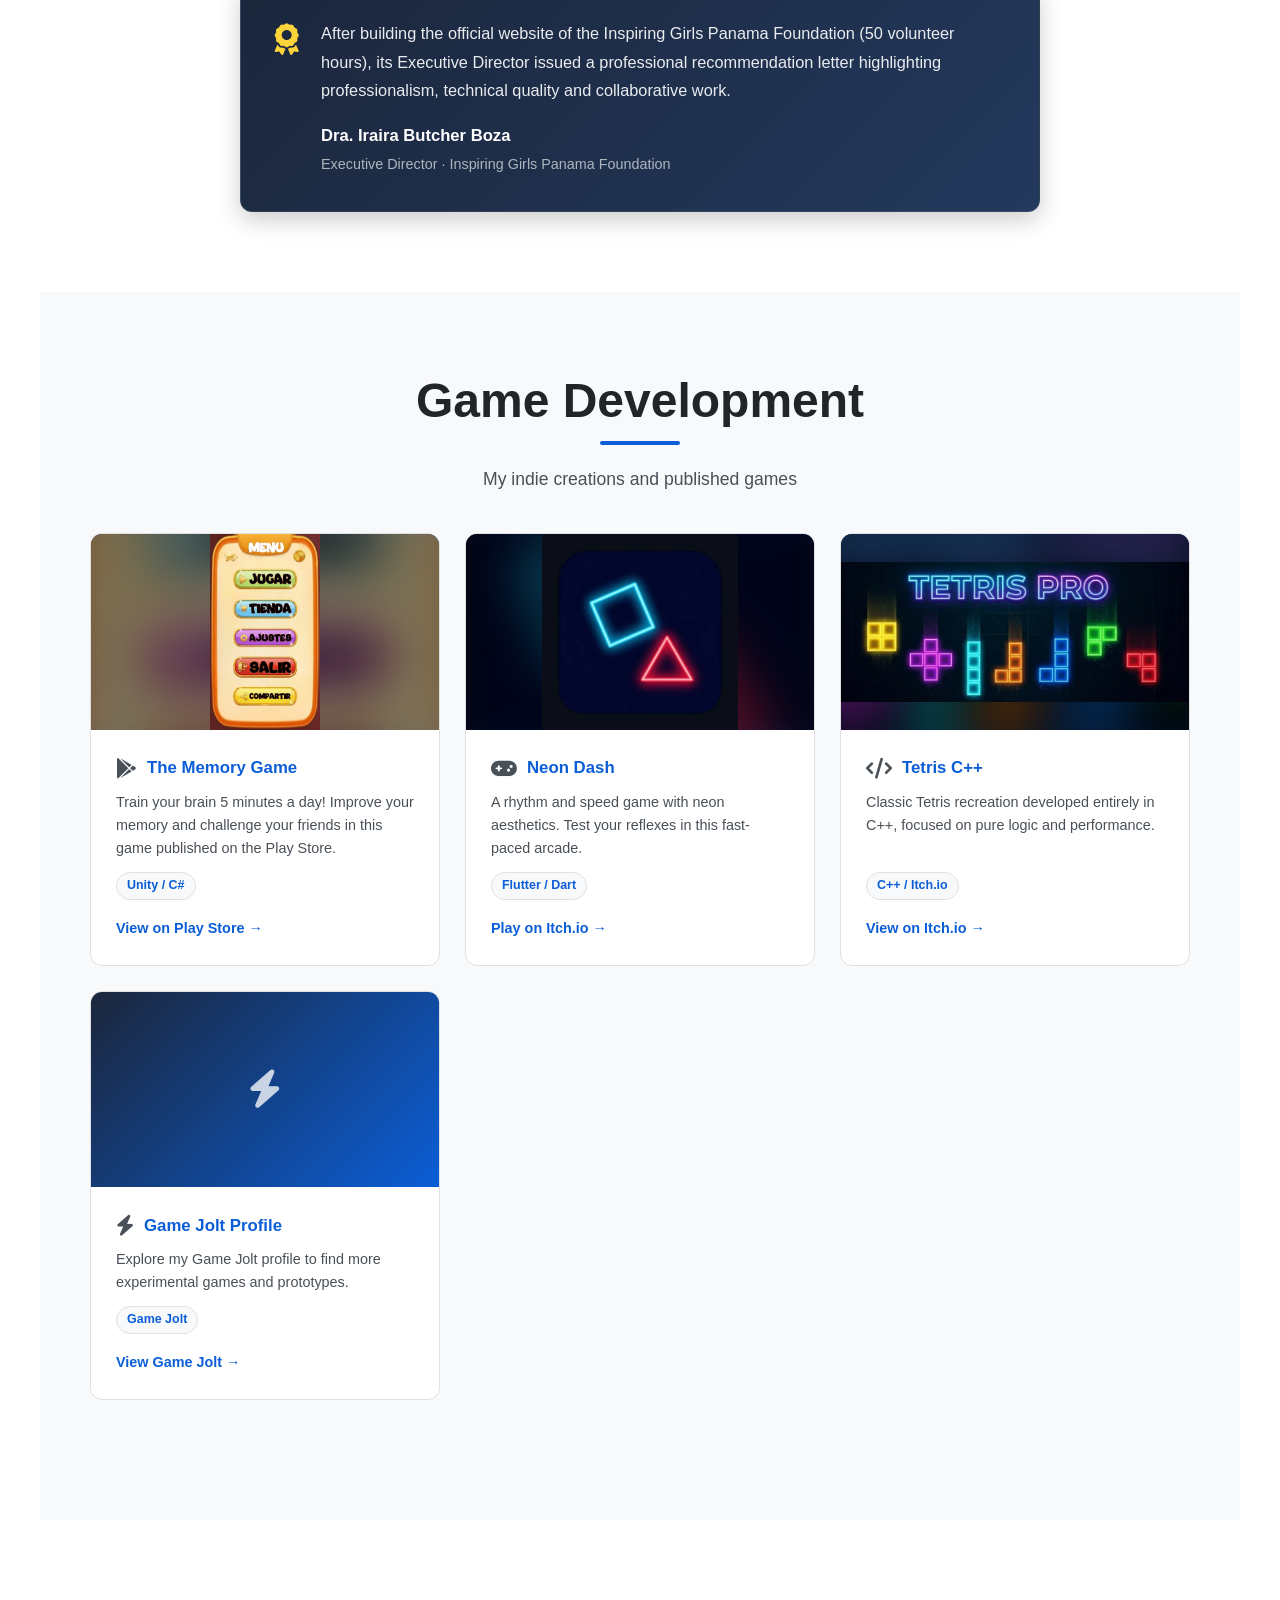
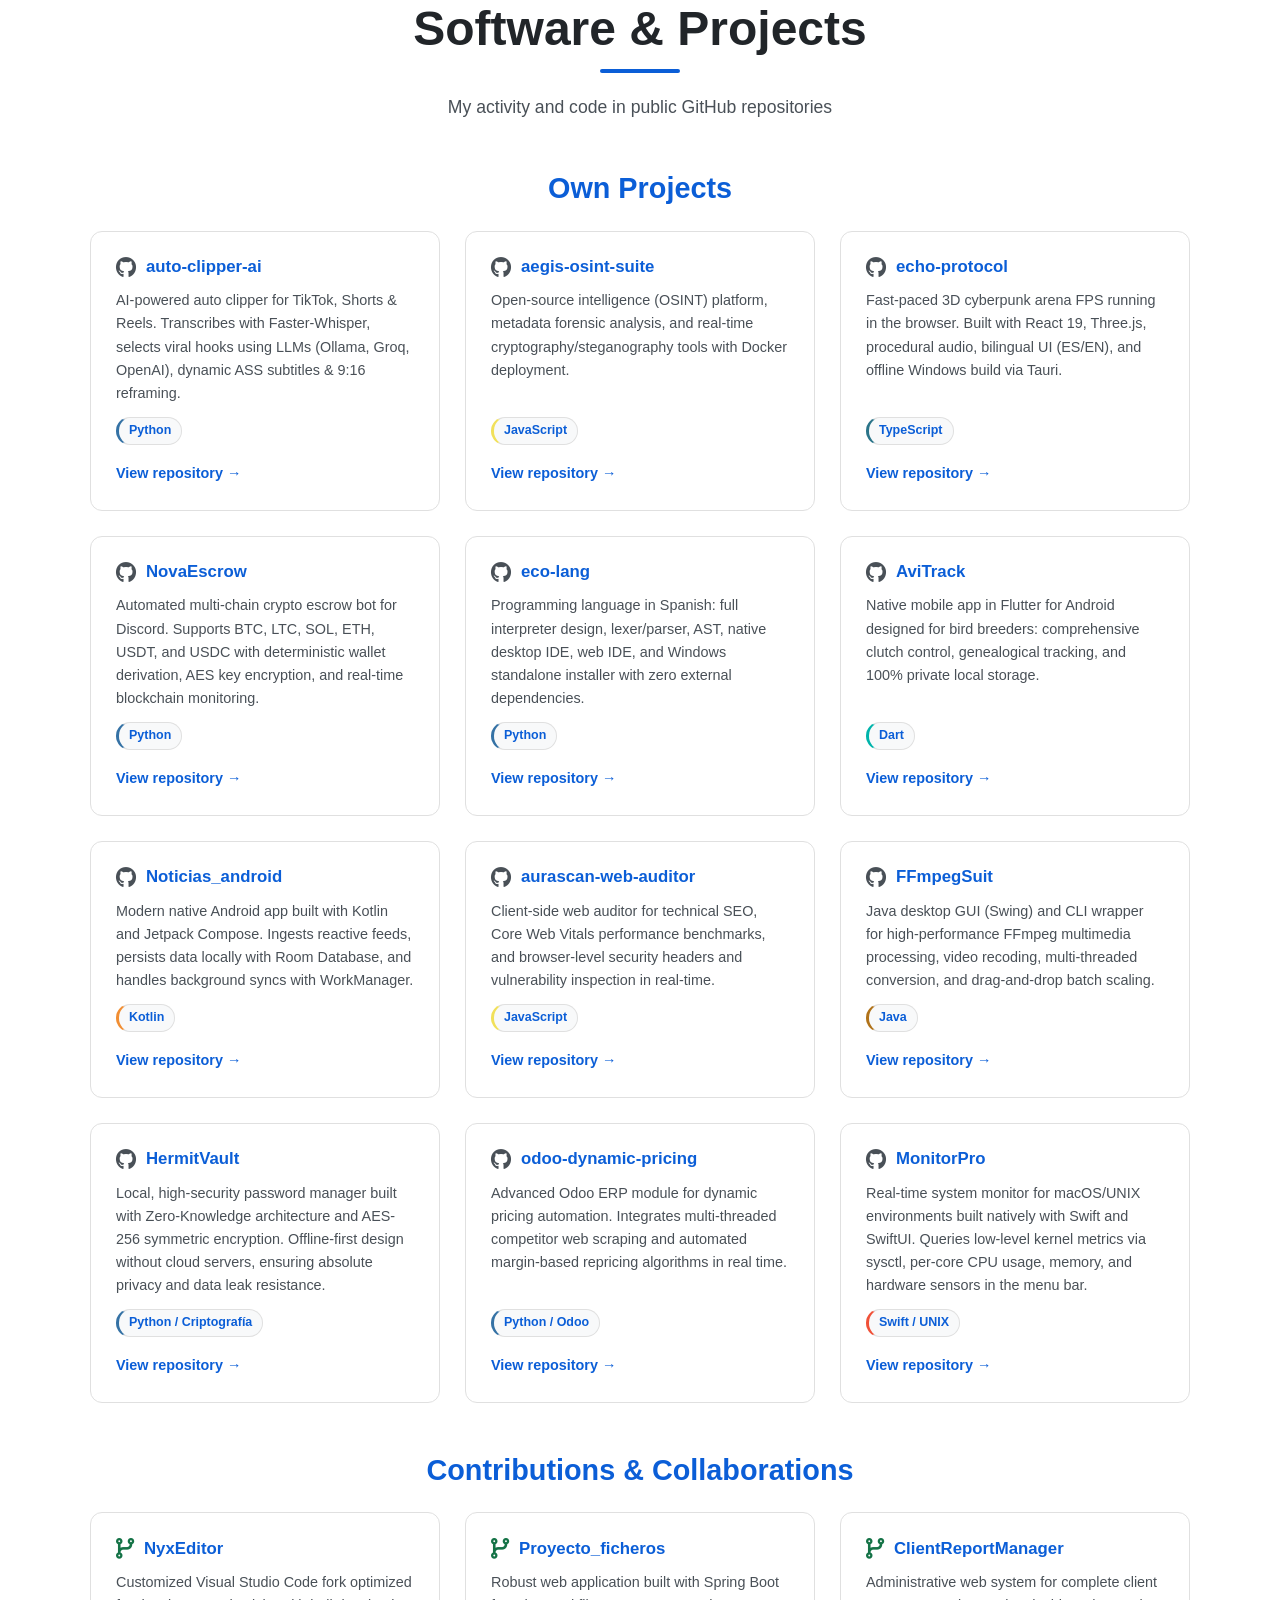
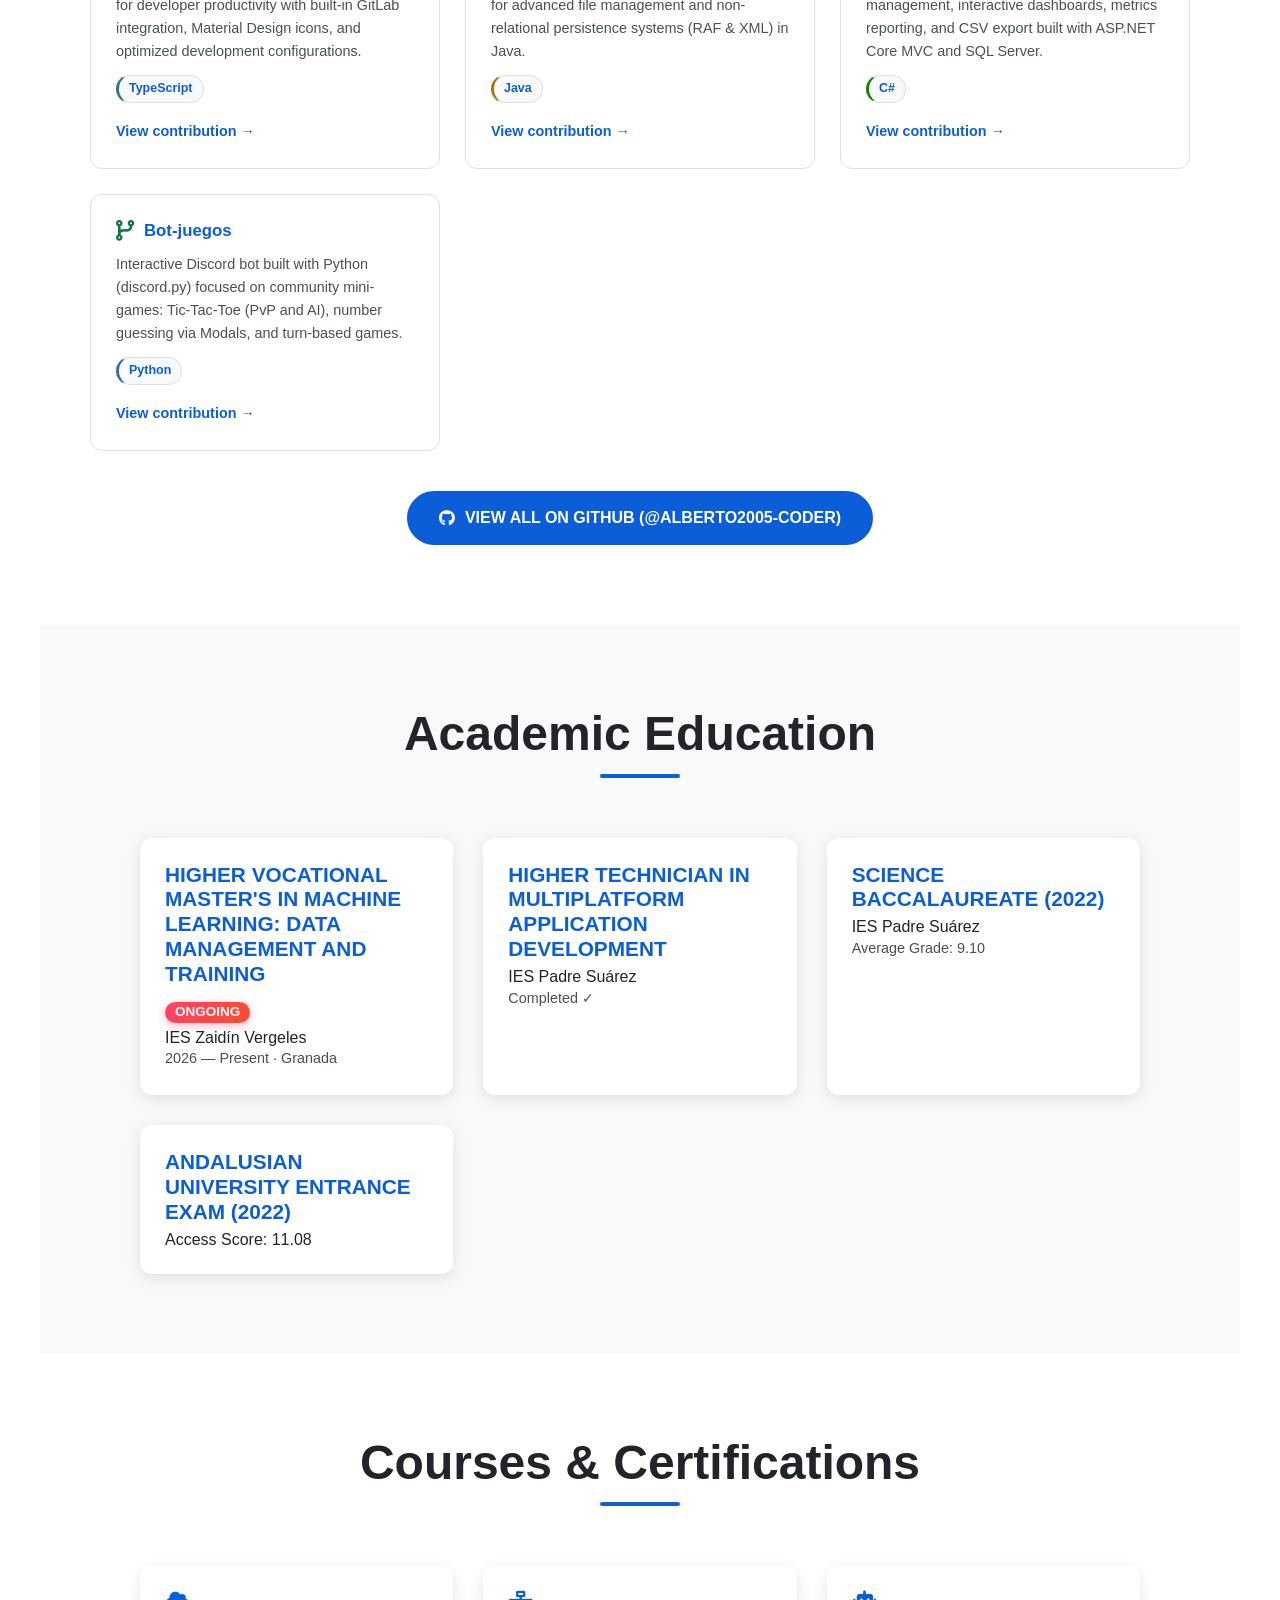
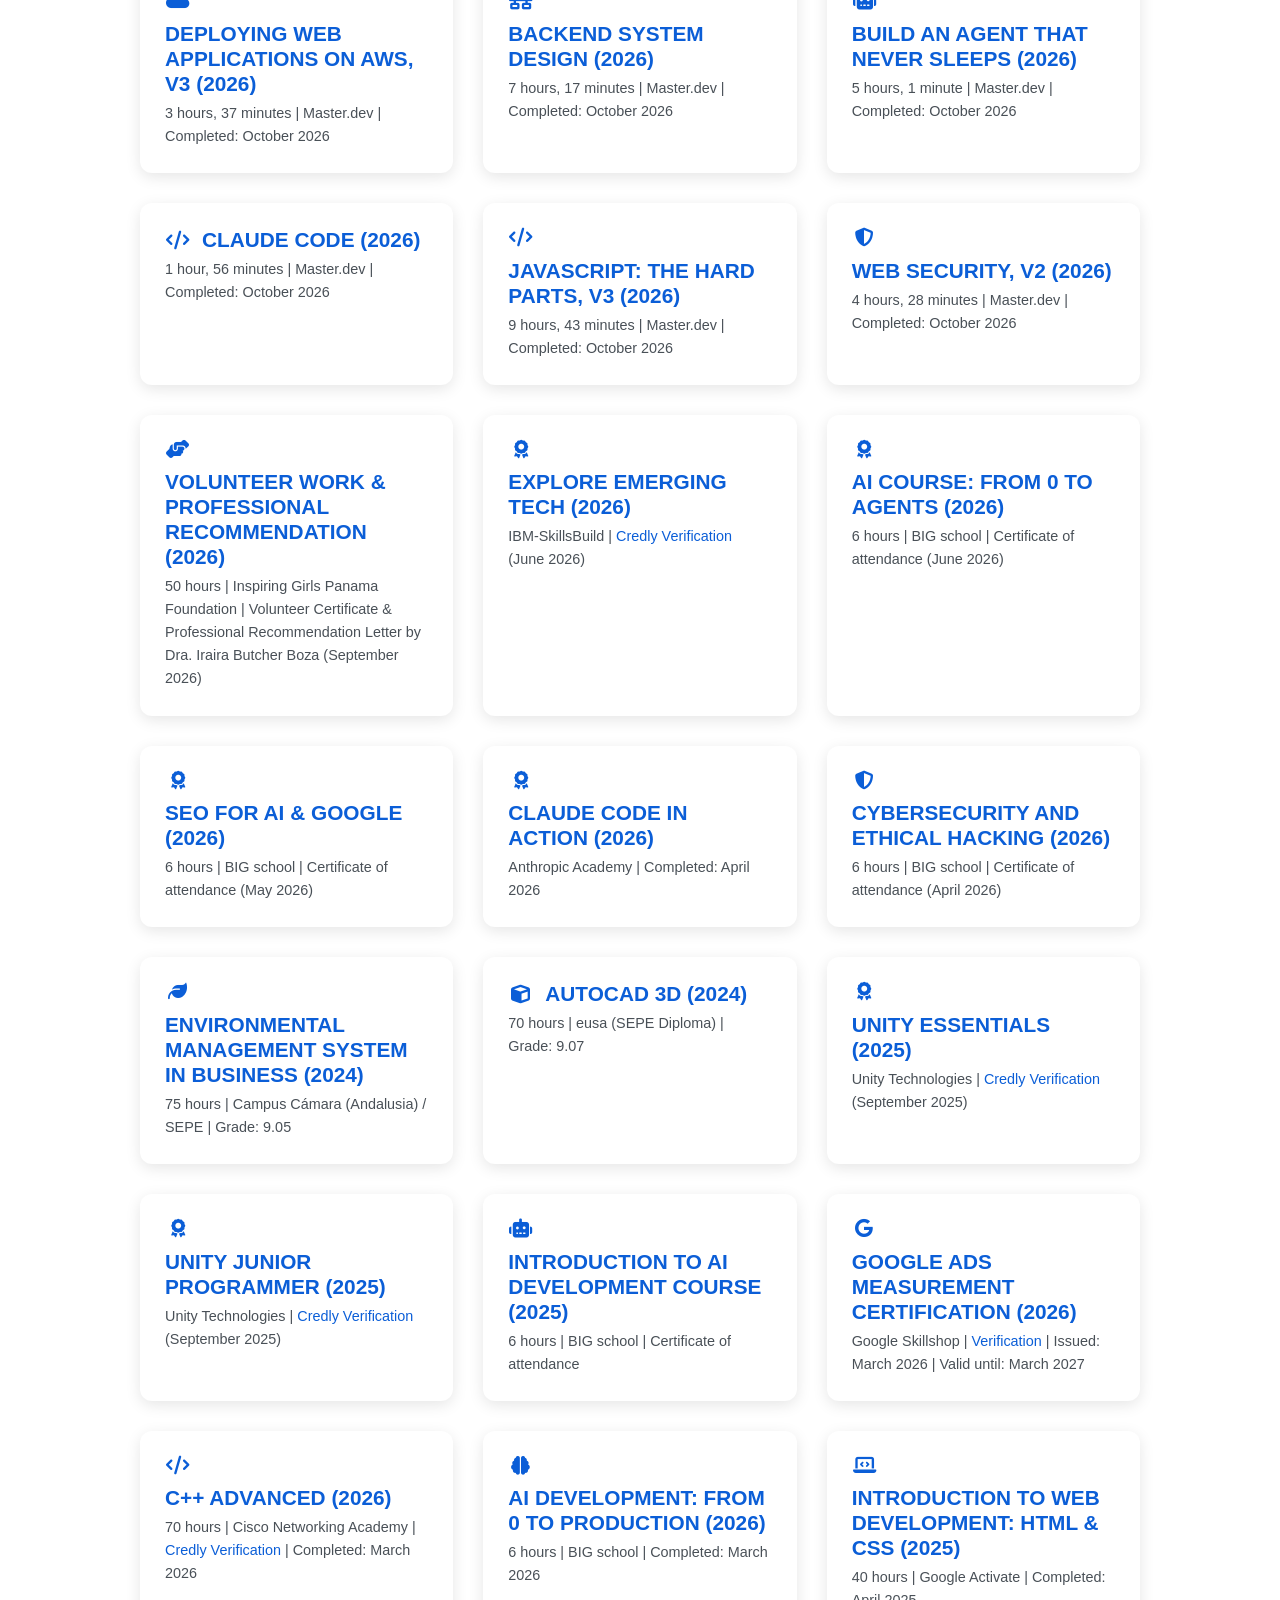
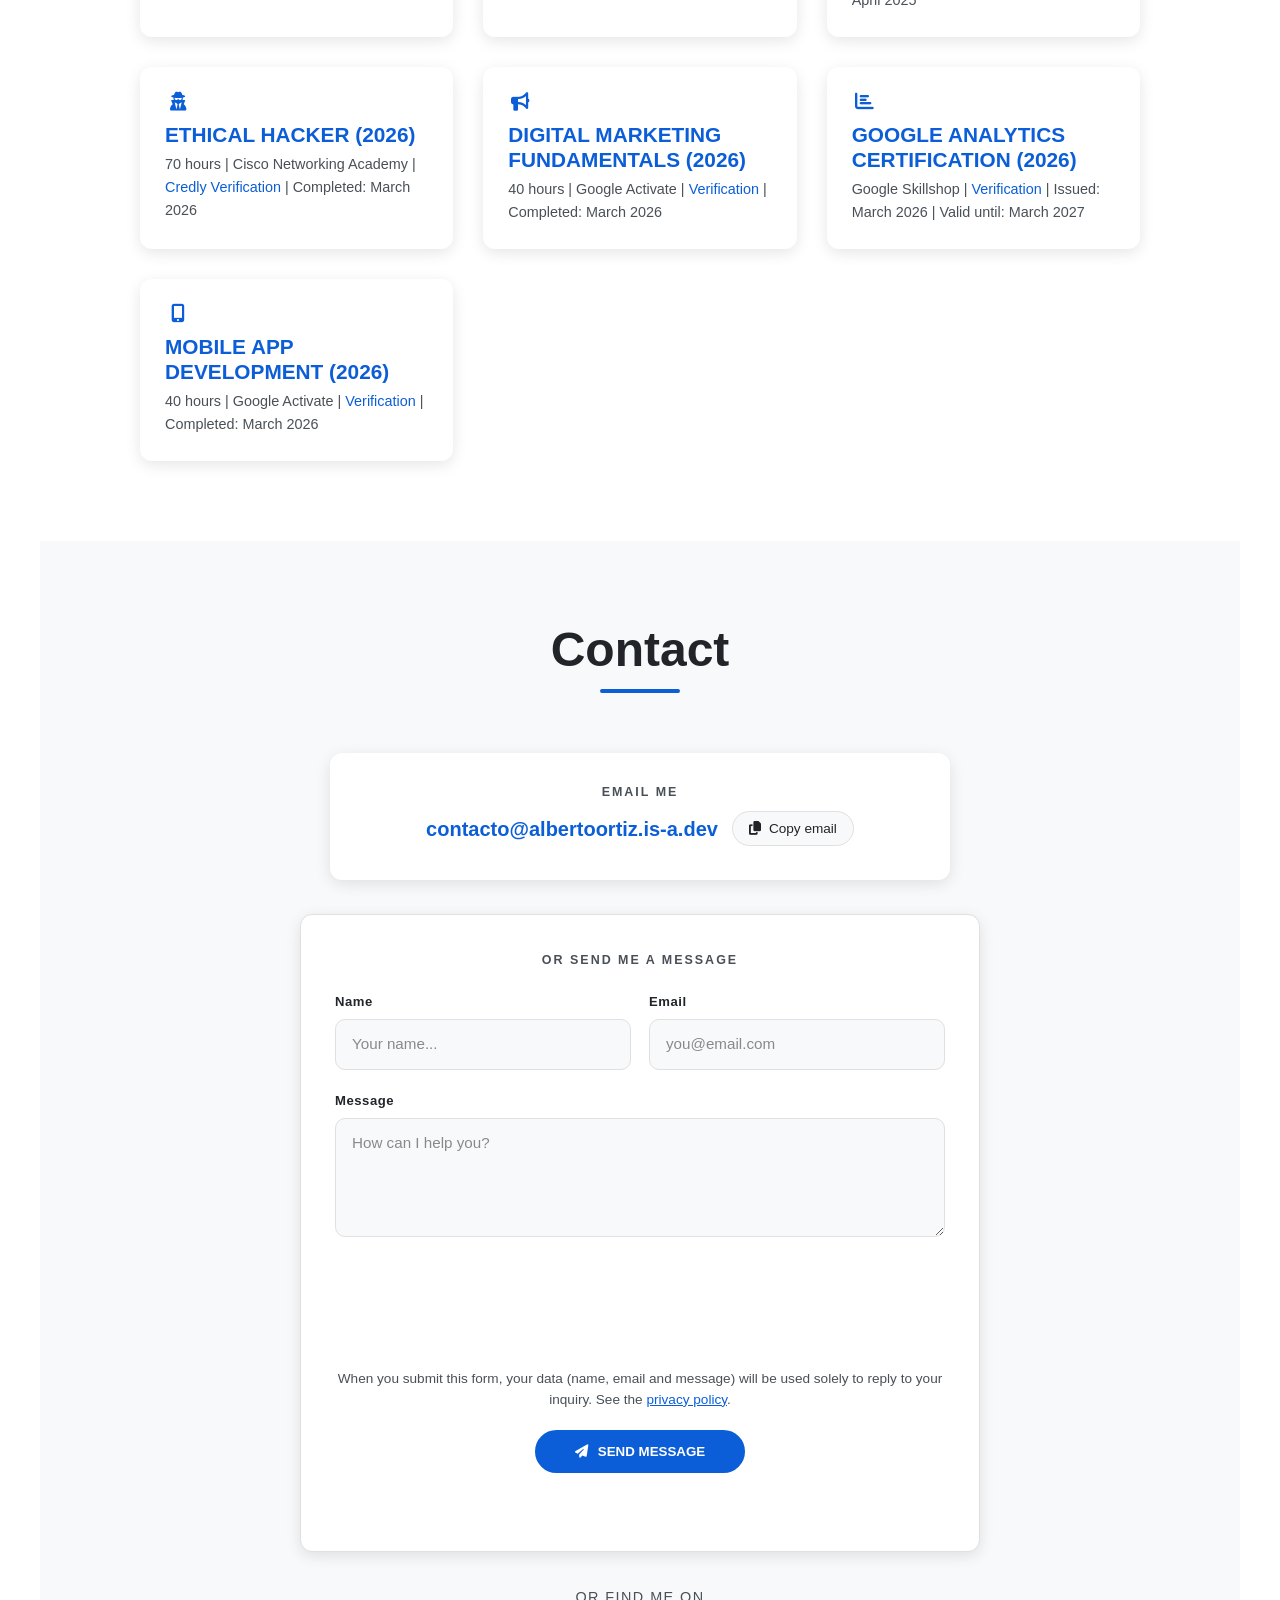
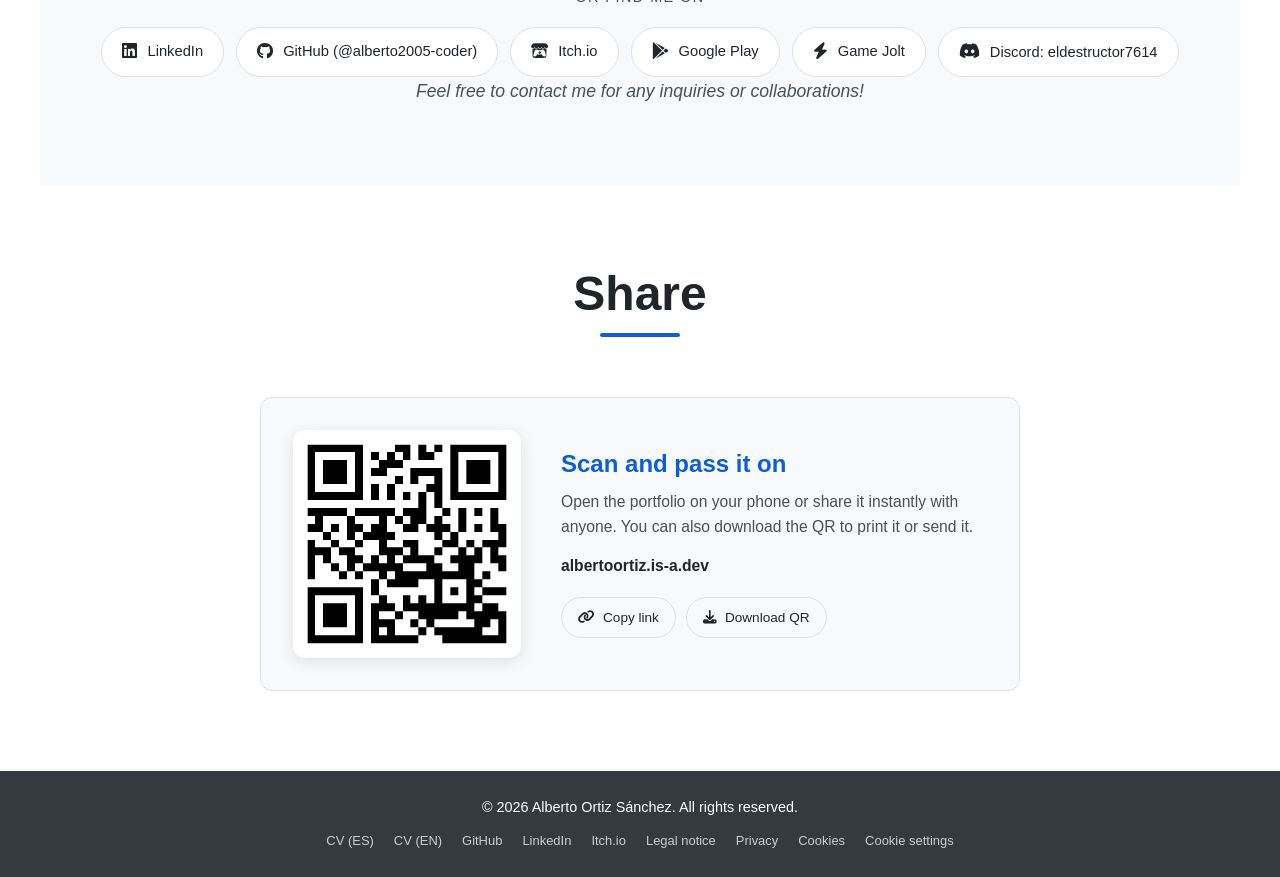
==== commit 696b16e2: "feat(seo): legal EN, schema ProfilePage, llms bilingue y hreflang" ====
--- a/en/index.html
+++ b/en/index.html
@@ -237,7 +237,7 @@
   "url": "https://albertoortiz.is-a.dev/en/",
   "name": "Alberto Ortiz Sánchez | Full Stack Developer in Granada",
   "inLanguage": "en",
-  "dateModified": "2026-11-16",
+  "dateModified": "2026-11-17",
   "isPartOf": {
     "@id": "https://albertoortiz.is-a.dev/#website"
   },
@@ -2322,7 +2322,7 @@
                     the content. You can accept or reject these cookies." data-lang-es="Utilizo Google Analytics para entender cómo interactúan las personas con la web y
                     mejorar el contenido. Puedes aceptar o rechazar el uso de estas cookies.">I use Google Analytics to understand how people interact with the site and improve
                     the content. You can accept or reject these cookies.</p>
-<a class="cookie-more" data-lang-en="More information about cookies" data-lang-es="Más información sobre las cookies" href="/informacion-legal/#cookies">More information about cookies</a>
+<a class="cookie-more" data-lang-en="More information about cookies" data-lang-es="Más información sobre las cookies" href="/en/informacion-legal/#cookies">More information about cookies</a>
 </div>
 <div class="cookie-actions">
 <button class="cookie-btn cookie-btn-secondary" data-cookie-action="reject" data-lang-en="Reject" data-lang-es="Rechazar" type="button">Reject</button>
@@ -3115,7 +3115,7 @@
 <!-- hCaptcha: protege el formulario contra bots (Web3Forms lo gestiona solo) -->
 <div class="h-captcha contact-captcha" data-captcha="true"></div>
 <!-- Aviso de privacidad (capa informativa del RGPD junto al formulario) -->
-<p class="form-privacy" data-lang-en="When you submit this form, your data (name, email and message) will be used solely to reply to your inquiry. See the &lt;a href='/informacion-legal/#privacidad'&gt;privacy policy&lt;/a&gt;." data-lang-es="Al enviar este formulario, tus datos (nombre, correo y mensaje) se usarán únicamente para responder a tu consulta. Consulta la &lt;a href='/informacion-legal/#privacidad'&gt;política de privacidad&lt;/a&gt;.">When you submit this form, your data (name, email and message) will be used solely to reply to your inquiry. See the <a href="/informacion-legal/#privacidad">privacy policy</a>.</p>
+<p class="form-privacy" data-lang-en="When you submit this form, your data (name, email and message) will be used solely to reply to your inquiry. See the &lt;a href='/informacion-legal/#privacidad'&gt;privacy policy&lt;/a&gt;." data-lang-es="Al enviar este formulario, tus datos (nombre, correo y mensaje) se usarán únicamente para responder a tu consulta. Consulta la &lt;a href='/informacion-legal/#privacidad'&gt;política de privacidad&lt;/a&gt;.">When you submit this form, your data (name, email and message) will be used solely to reply to your inquiry. See the <a href="/en/informacion-legal/#privacidad">privacy policy</a>.</p>
 <button class="btn primary-btn contact-form-submit" type="submit">
 <i aria-hidden="true" class="fas fa-paper-plane"></i>
 <span data-lang-en="Send message" data-lang-es="Enviar mensaje">Send message</span>
@@ -3180,9 +3180,9 @@
 <a href="https://github.com/alberto2005-coder" rel="noopener noreferrer" target="_blank">GitHub</a>
 <a href="https://www.linkedin.com/in/alberto-ortiz-sanchez" rel="noopener noreferrer" target="_blank">LinkedIn</a>
 <a href="https://alberto-coder2005.itch.io/" rel="noopener noreferrer" target="_blank">Itch.io</a>
-<a data-lang-en="Legal notice" data-lang-es="Aviso legal" href="/informacion-legal/#aviso-legal">Legal notice</a>
-<a data-lang-en="Privacy" data-lang-es="Privacidad" href="/informacion-legal/#privacidad">Privacy</a>
-<a data-lang-en="Cookies" data-lang-es="Cookies" href="/informacion-legal/#cookies">Cookies</a>
+<a data-lang-en="Legal notice" data-lang-es="Aviso legal" href="/en/informacion-legal/#aviso-legal">Legal notice</a>
+<a data-lang-en="Privacy" data-lang-es="Privacidad" href="/en/informacion-legal/#privacidad">Privacy</a>
+<a data-lang-en="Cookies" data-lang-es="Cookies" href="/en/informacion-legal/#cookies">Cookies</a>
 <button data-cookie-config="" data-lang-en="Cookie settings" data-lang-es="Configurar cookies" type="button">Cookie settings</button>
 </p>
 </div>
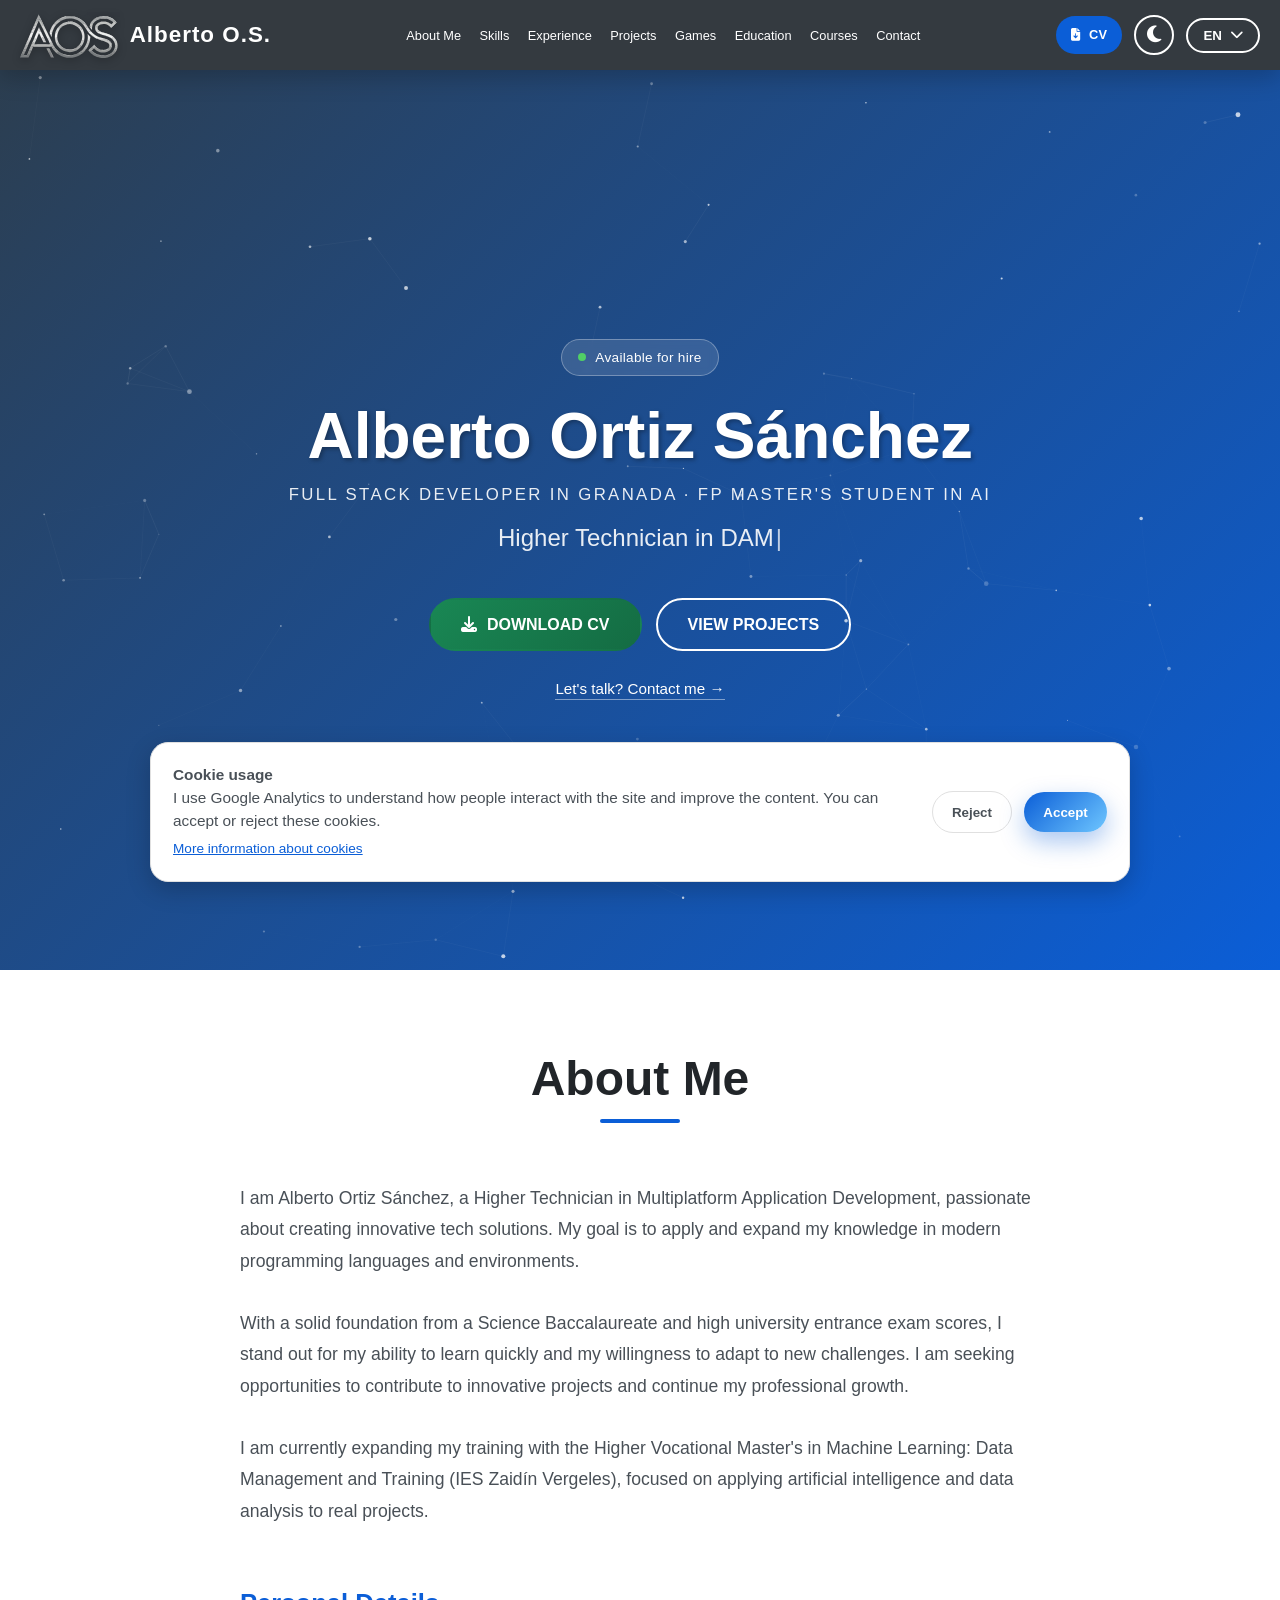
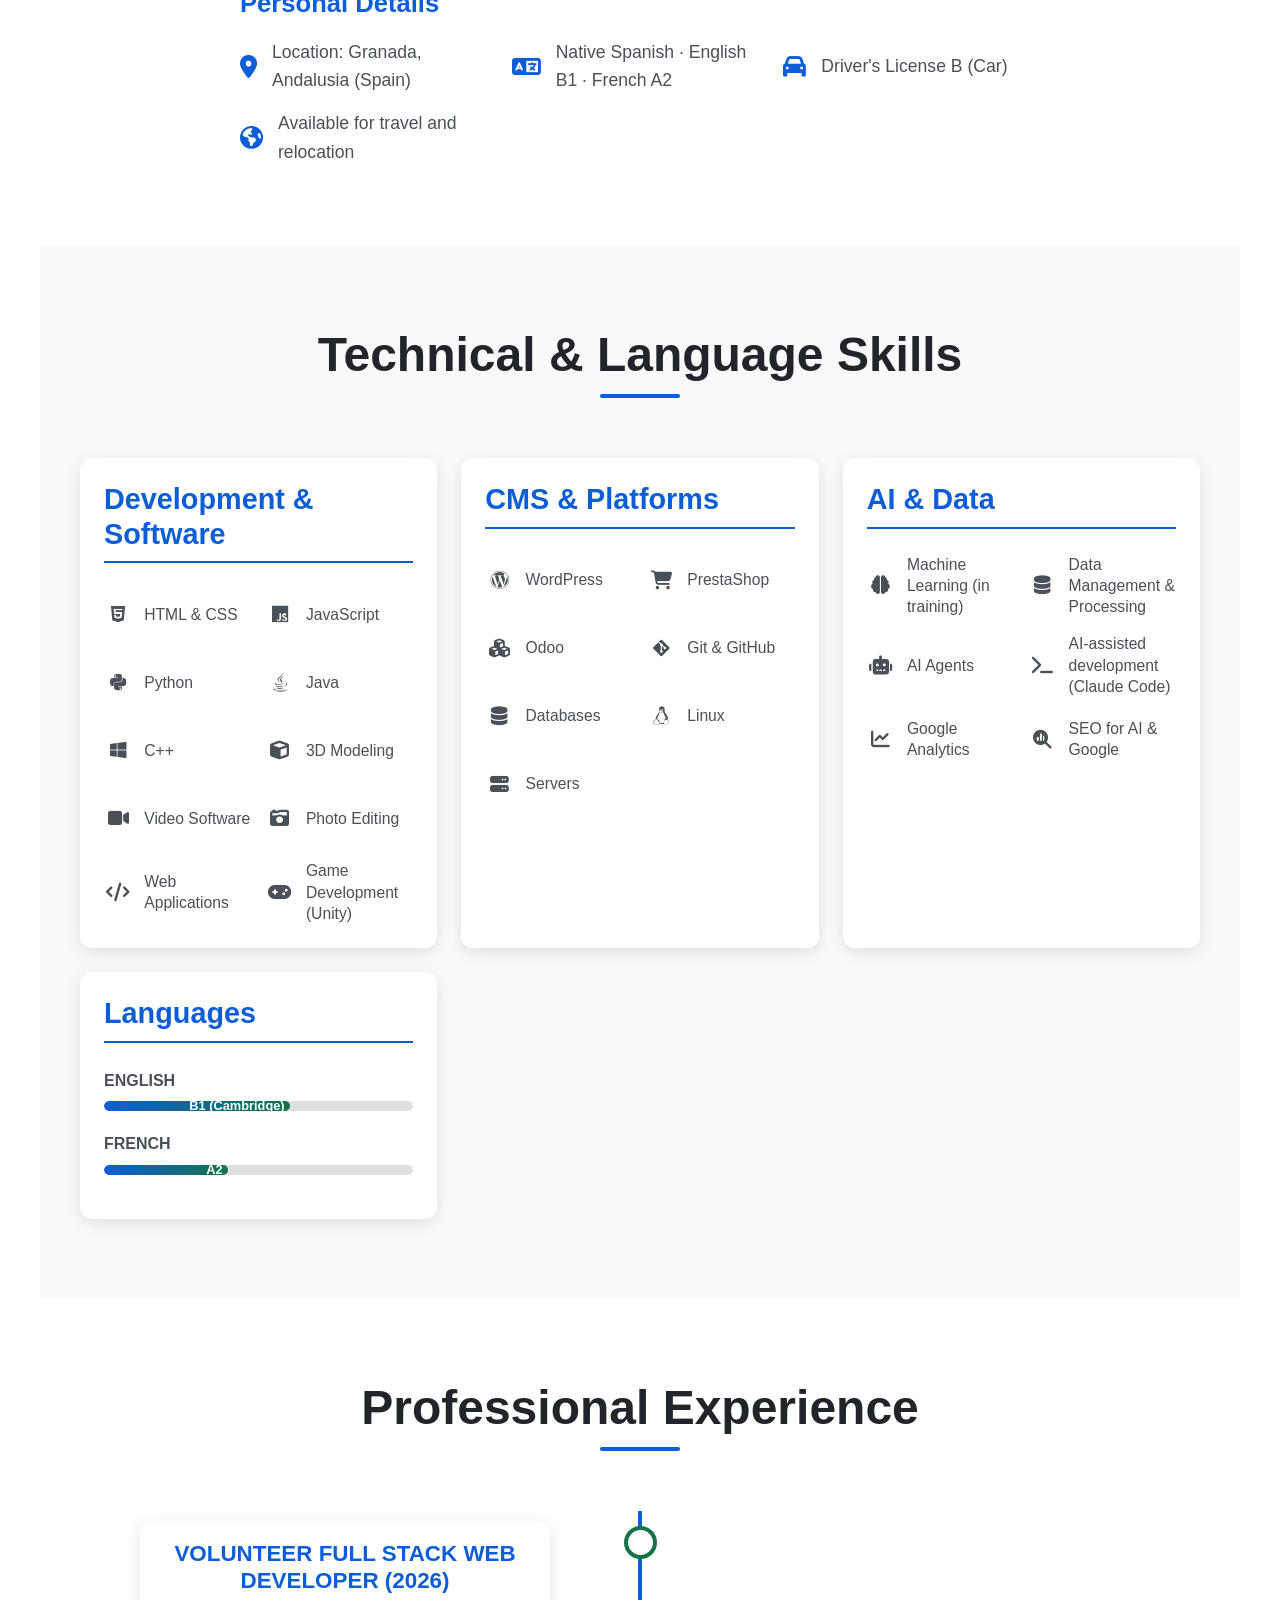
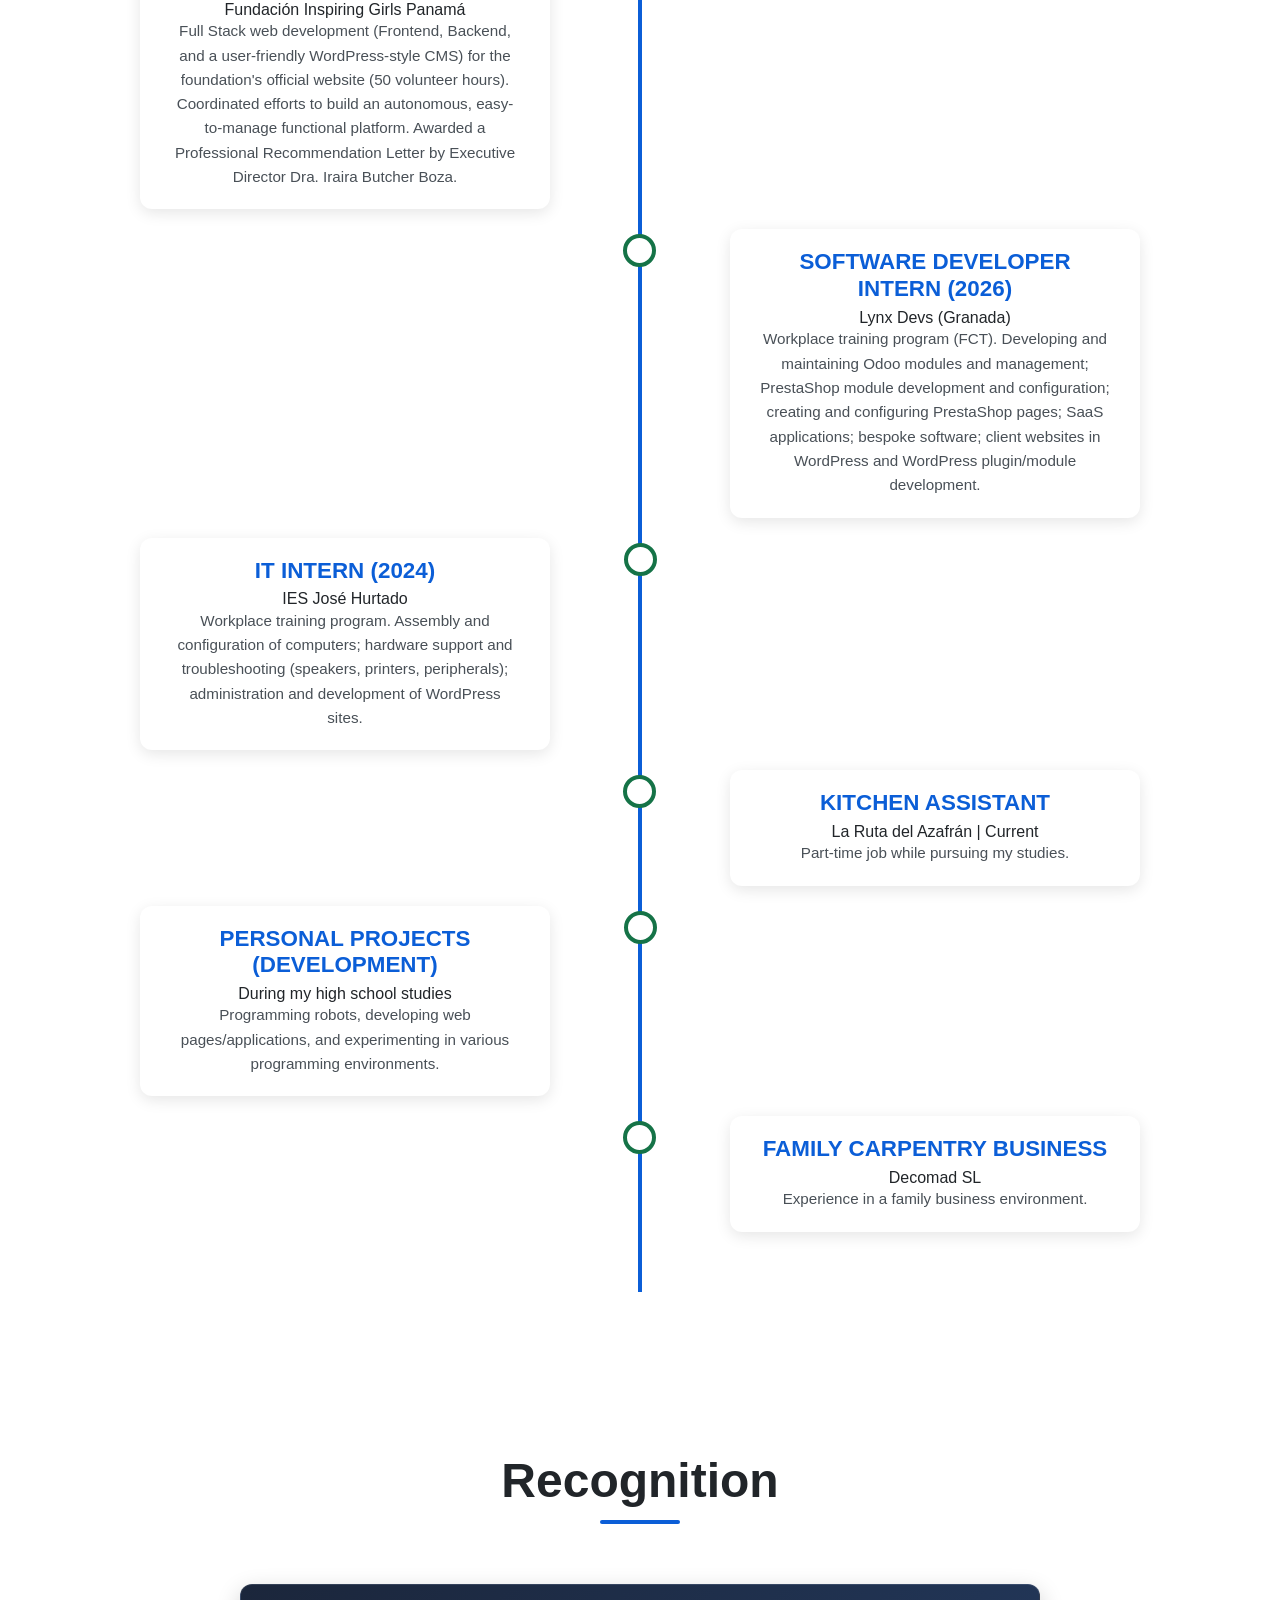
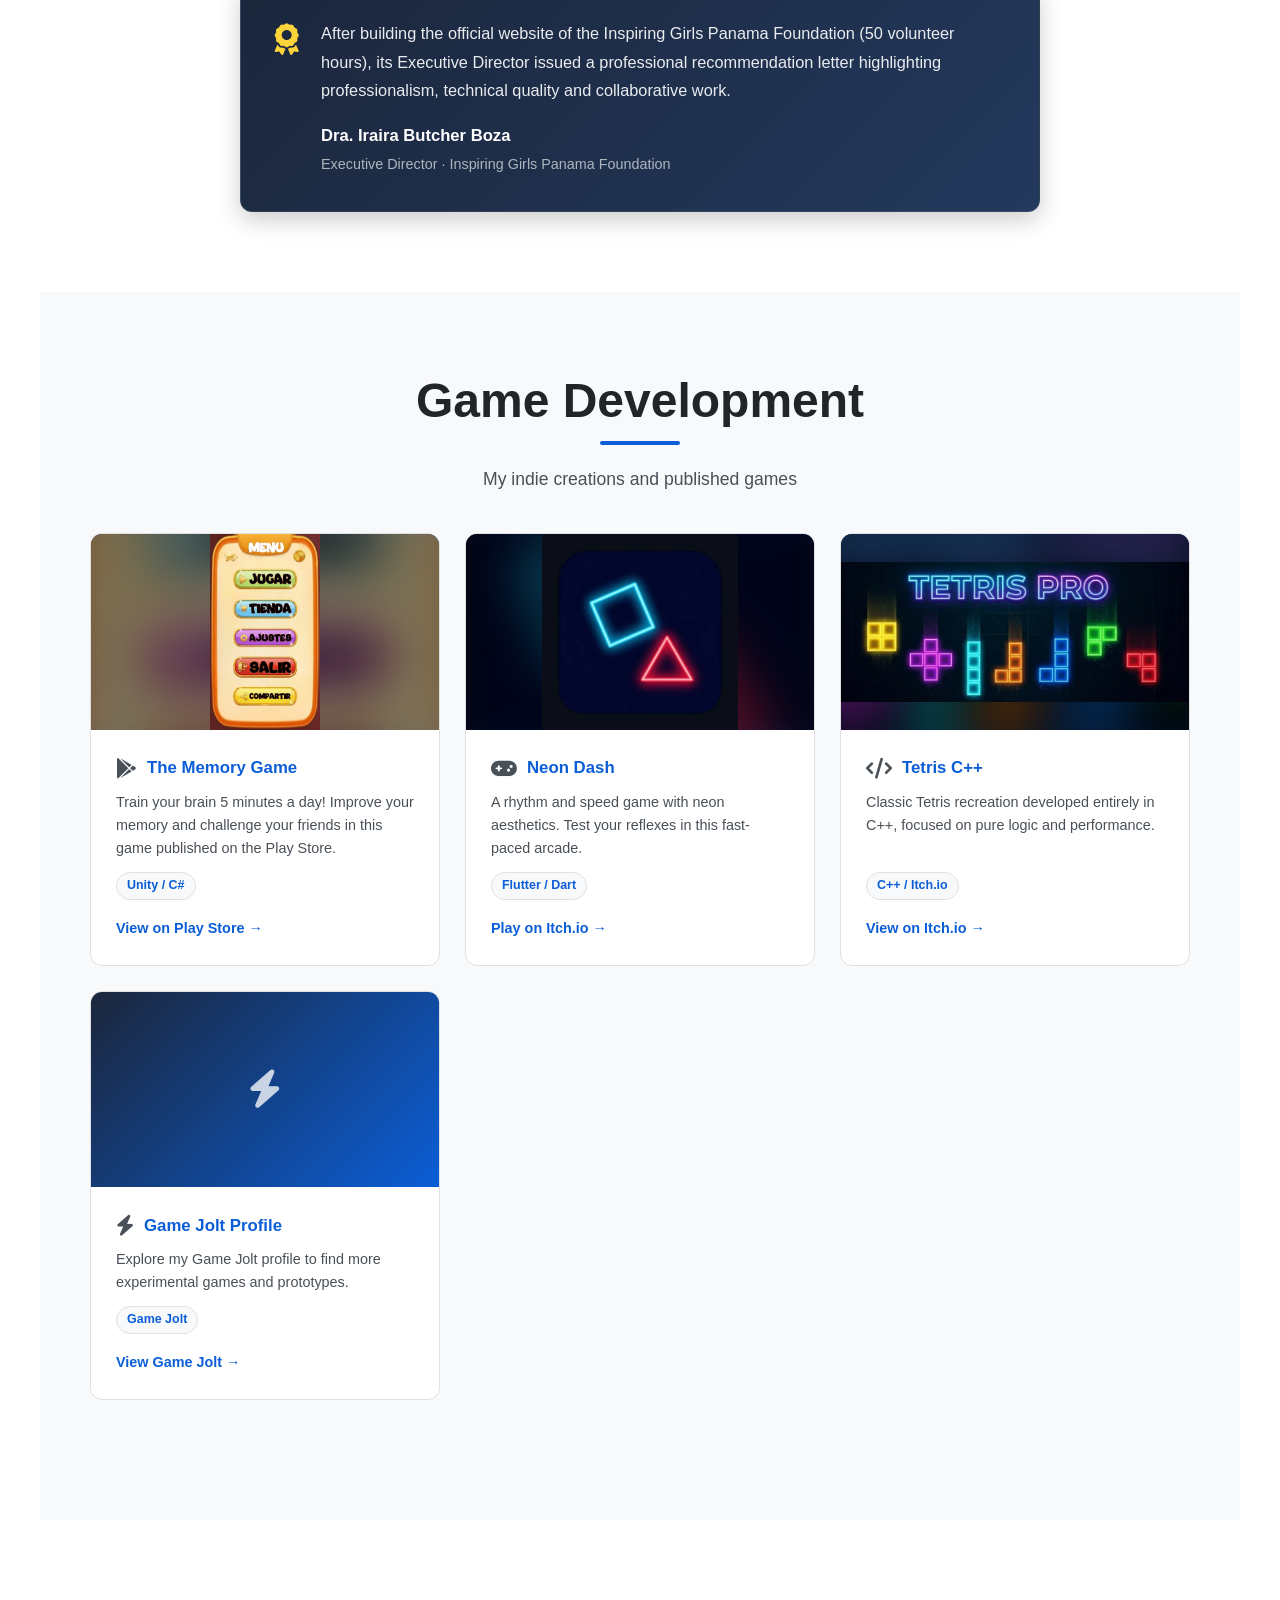
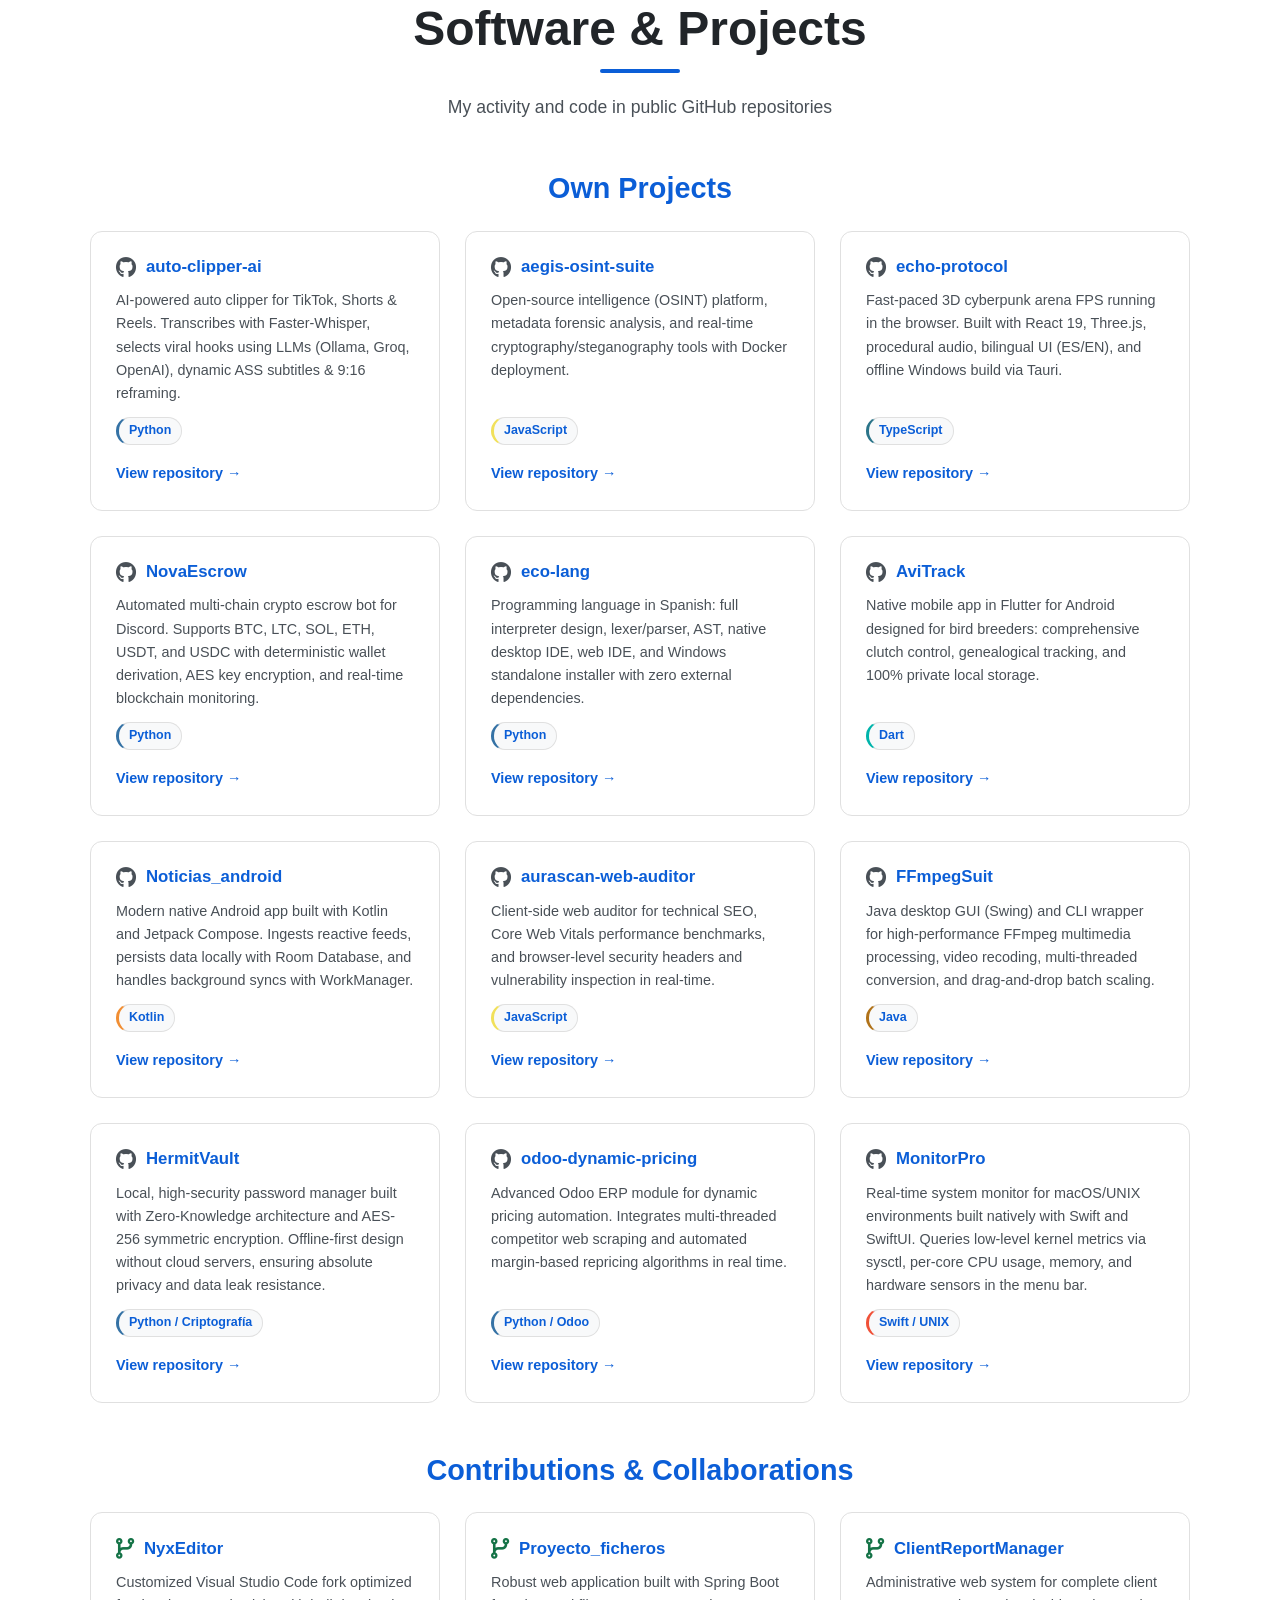
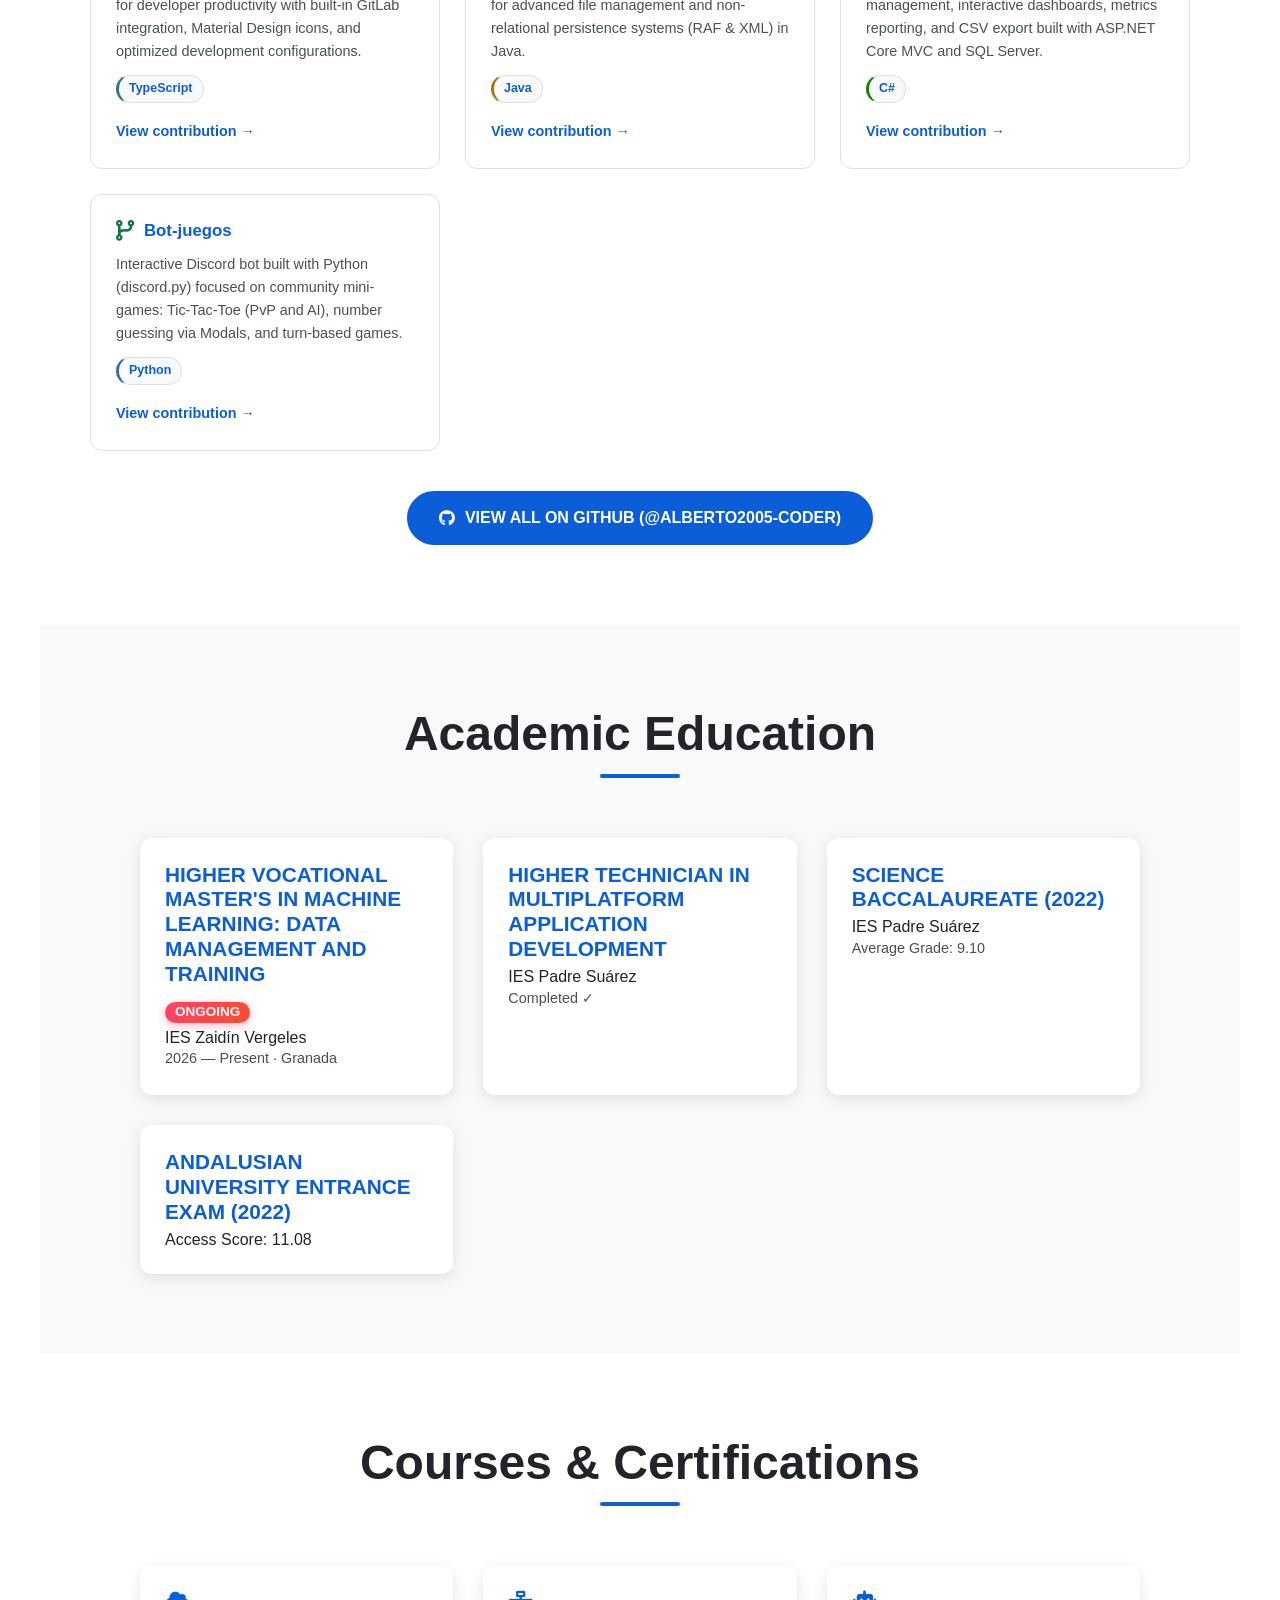
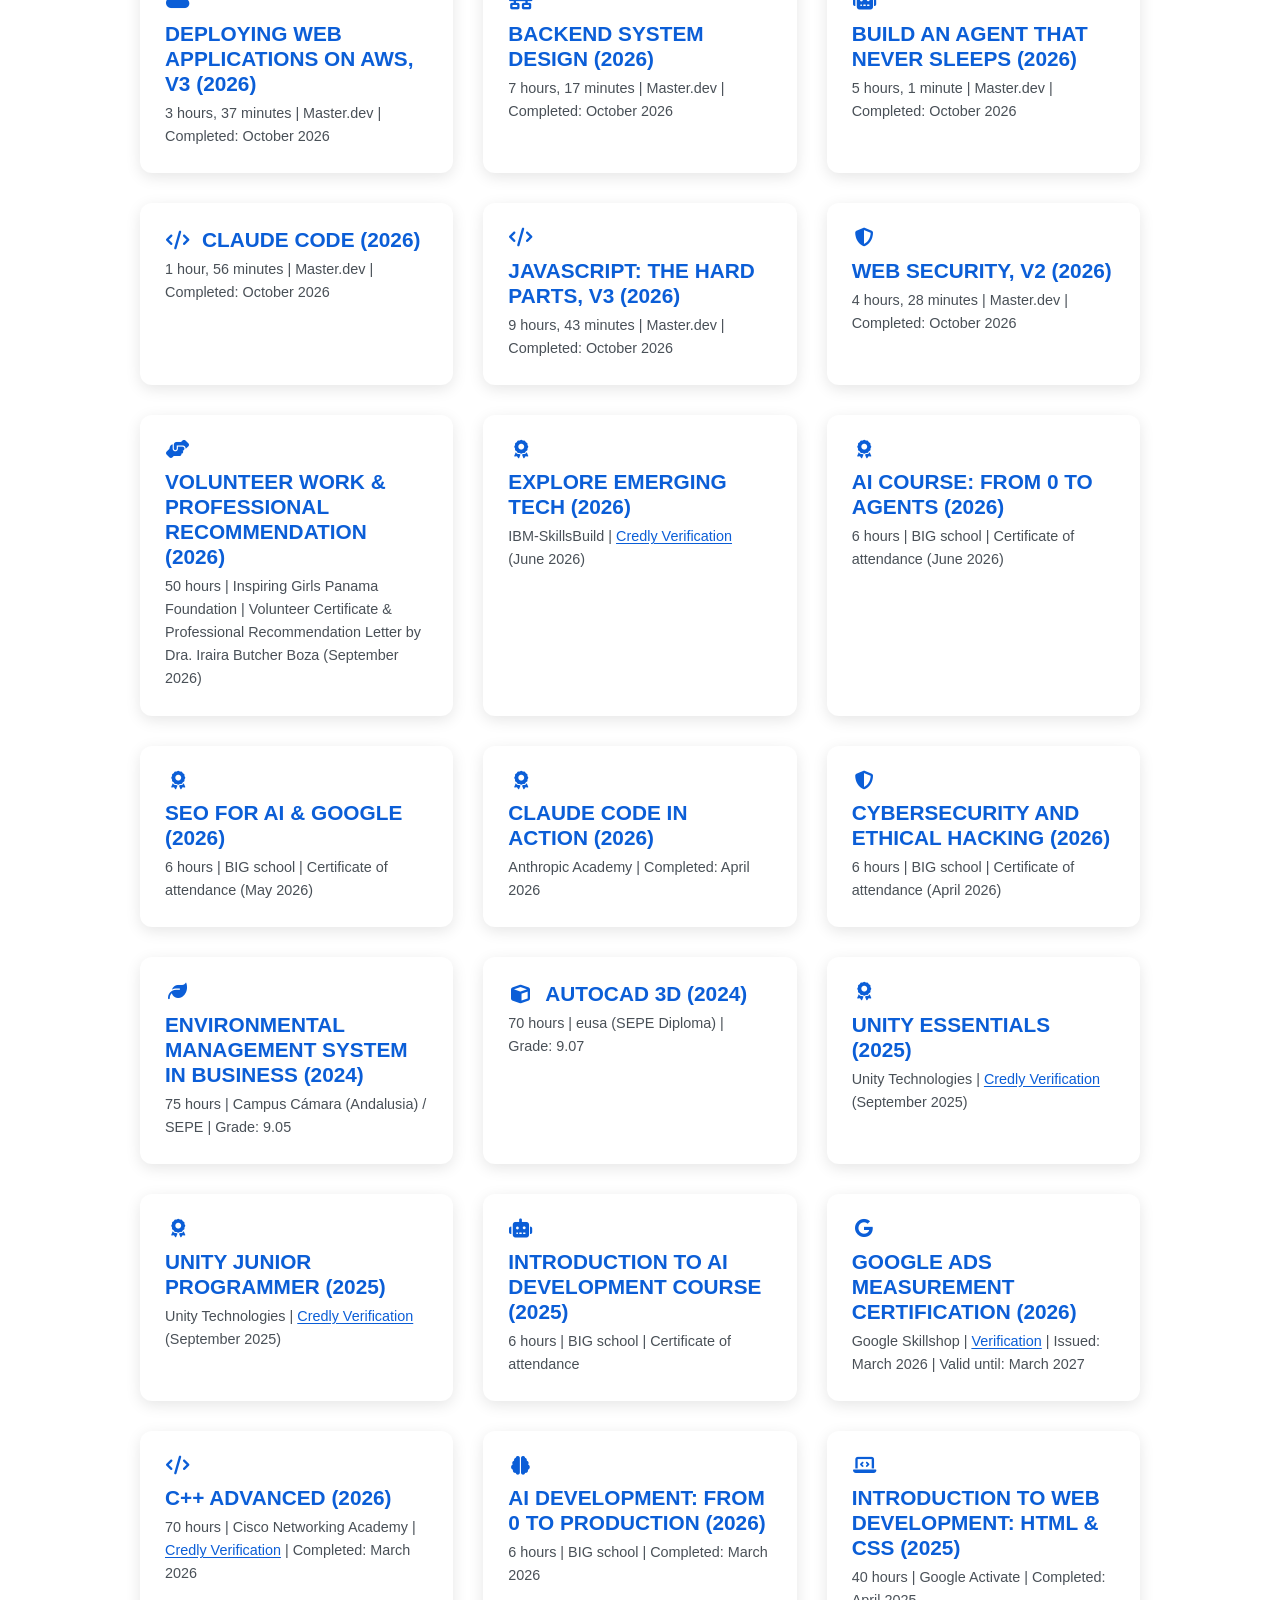
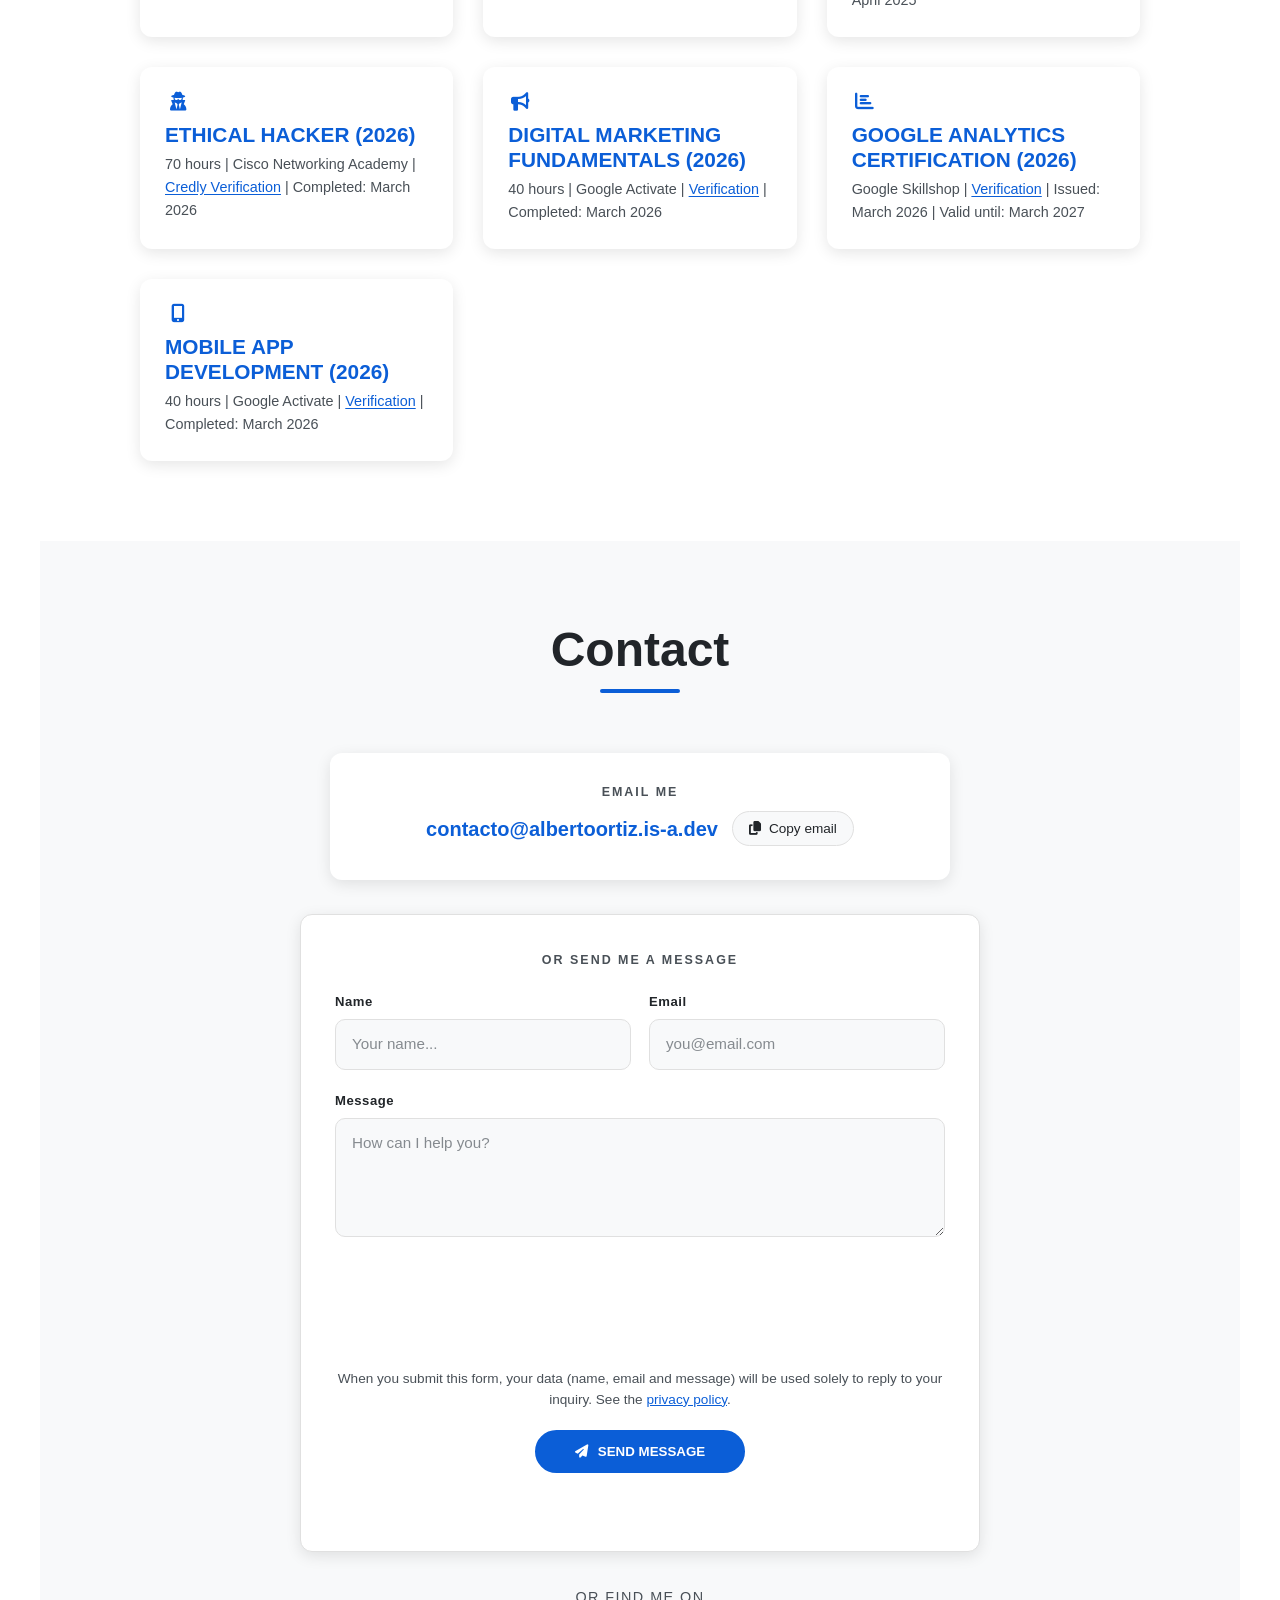
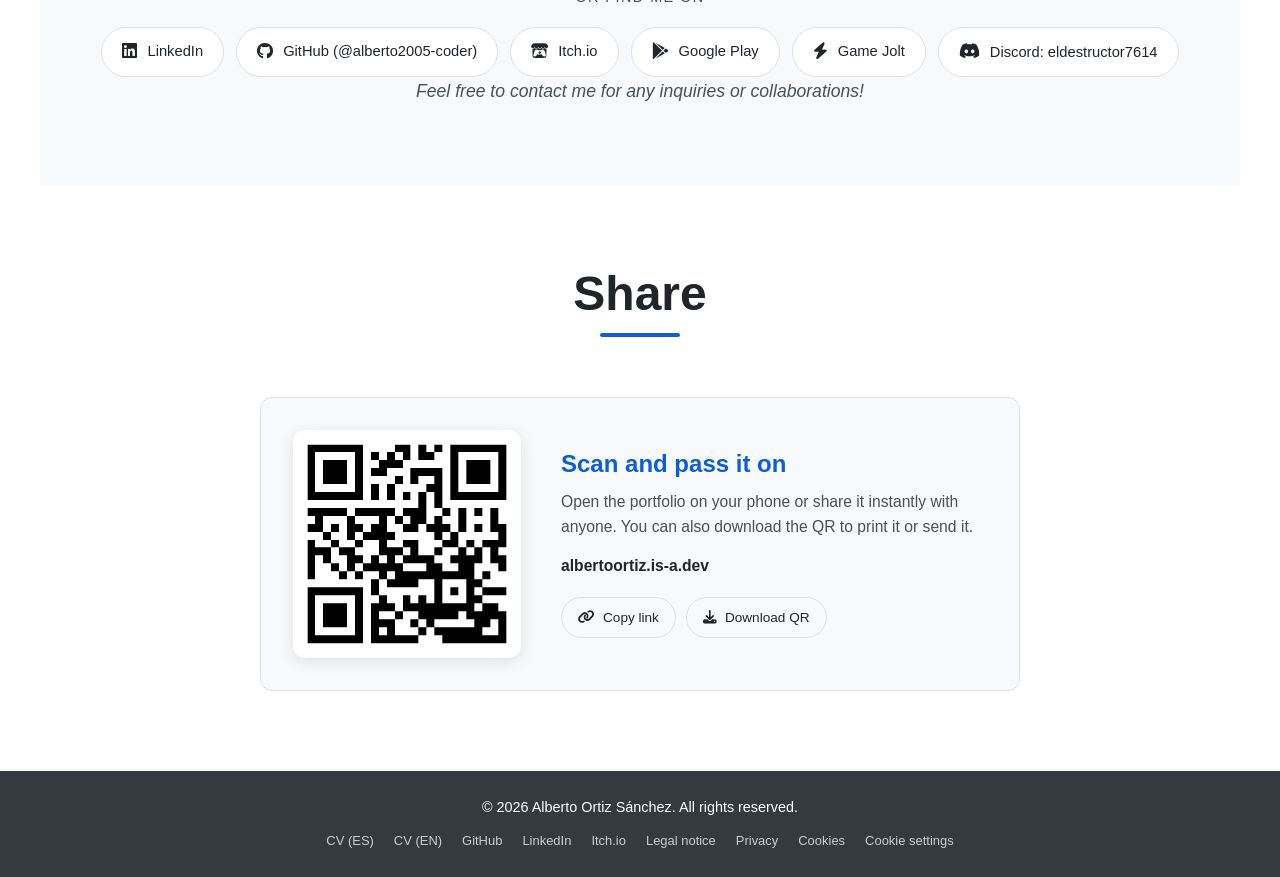
==== commit 19f9e9c1: "fix(schema): dateModified del ProfilePage con hora y zona horaria" ====
--- a/en/index.html
+++ b/en/index.html
@@ -237,7 +237,7 @@
   "url": "https://albertoortiz.is-a.dev/en/",
   "name": "Alberto Ortiz Sánchez | Full Stack Developer in Granada",
   "inLanguage": "en",
-  "dateModified": "2026-11-17",
+  "dateModified": "2026-11-17T22:40:00+01:00",
   "isPartOf": {
     "@id": "https://albertoortiz.is-a.dev/#website"
   },
@@ -1251,6 +1251,12 @@
     font-size: 0.9em;
 }
 
+/* Accesibilidad: los enlaces dentro de texto no deben distinguirse solo por el color */
+.course-item .details a {
+    text-decoration: underline;
+    text-underline-offset: 2px;
+}
+
 .badge-new {
     background: linear-gradient(135deg, #ff416c, #ff4b2b);
     color: white;
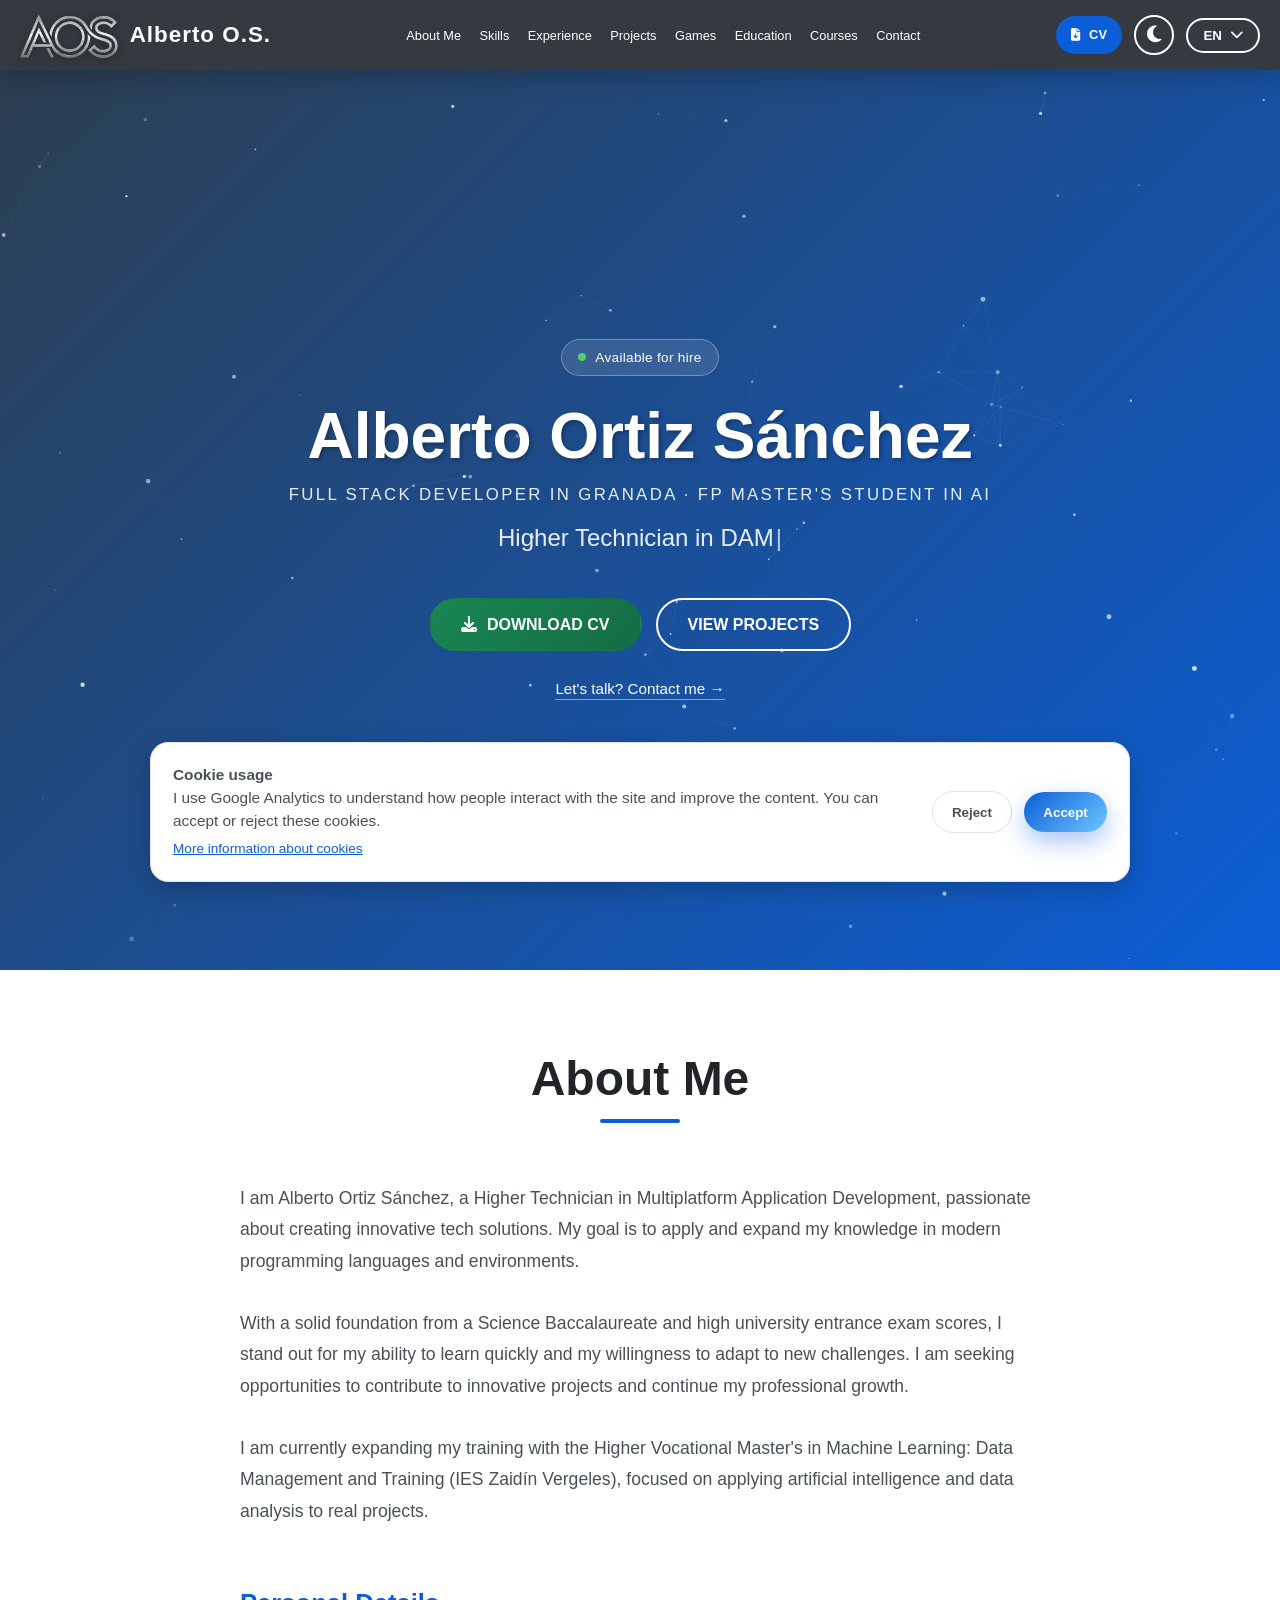
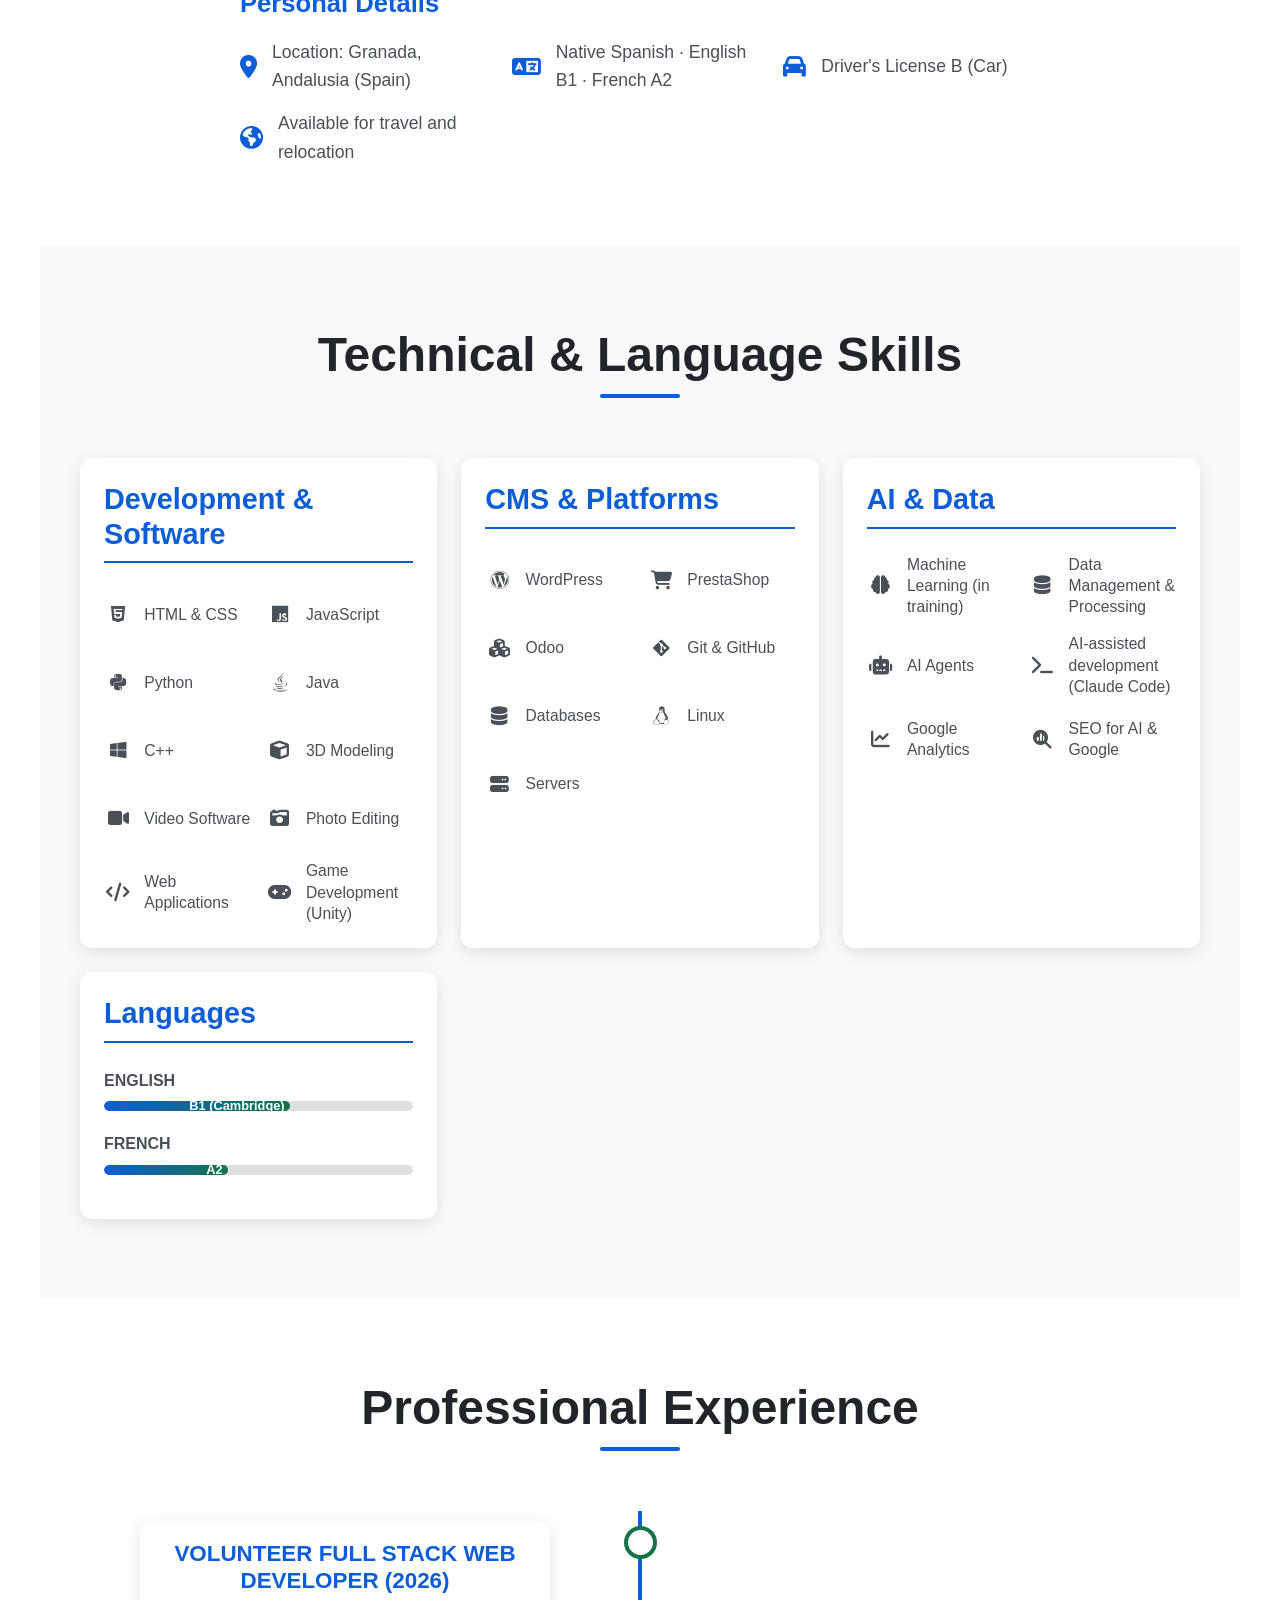
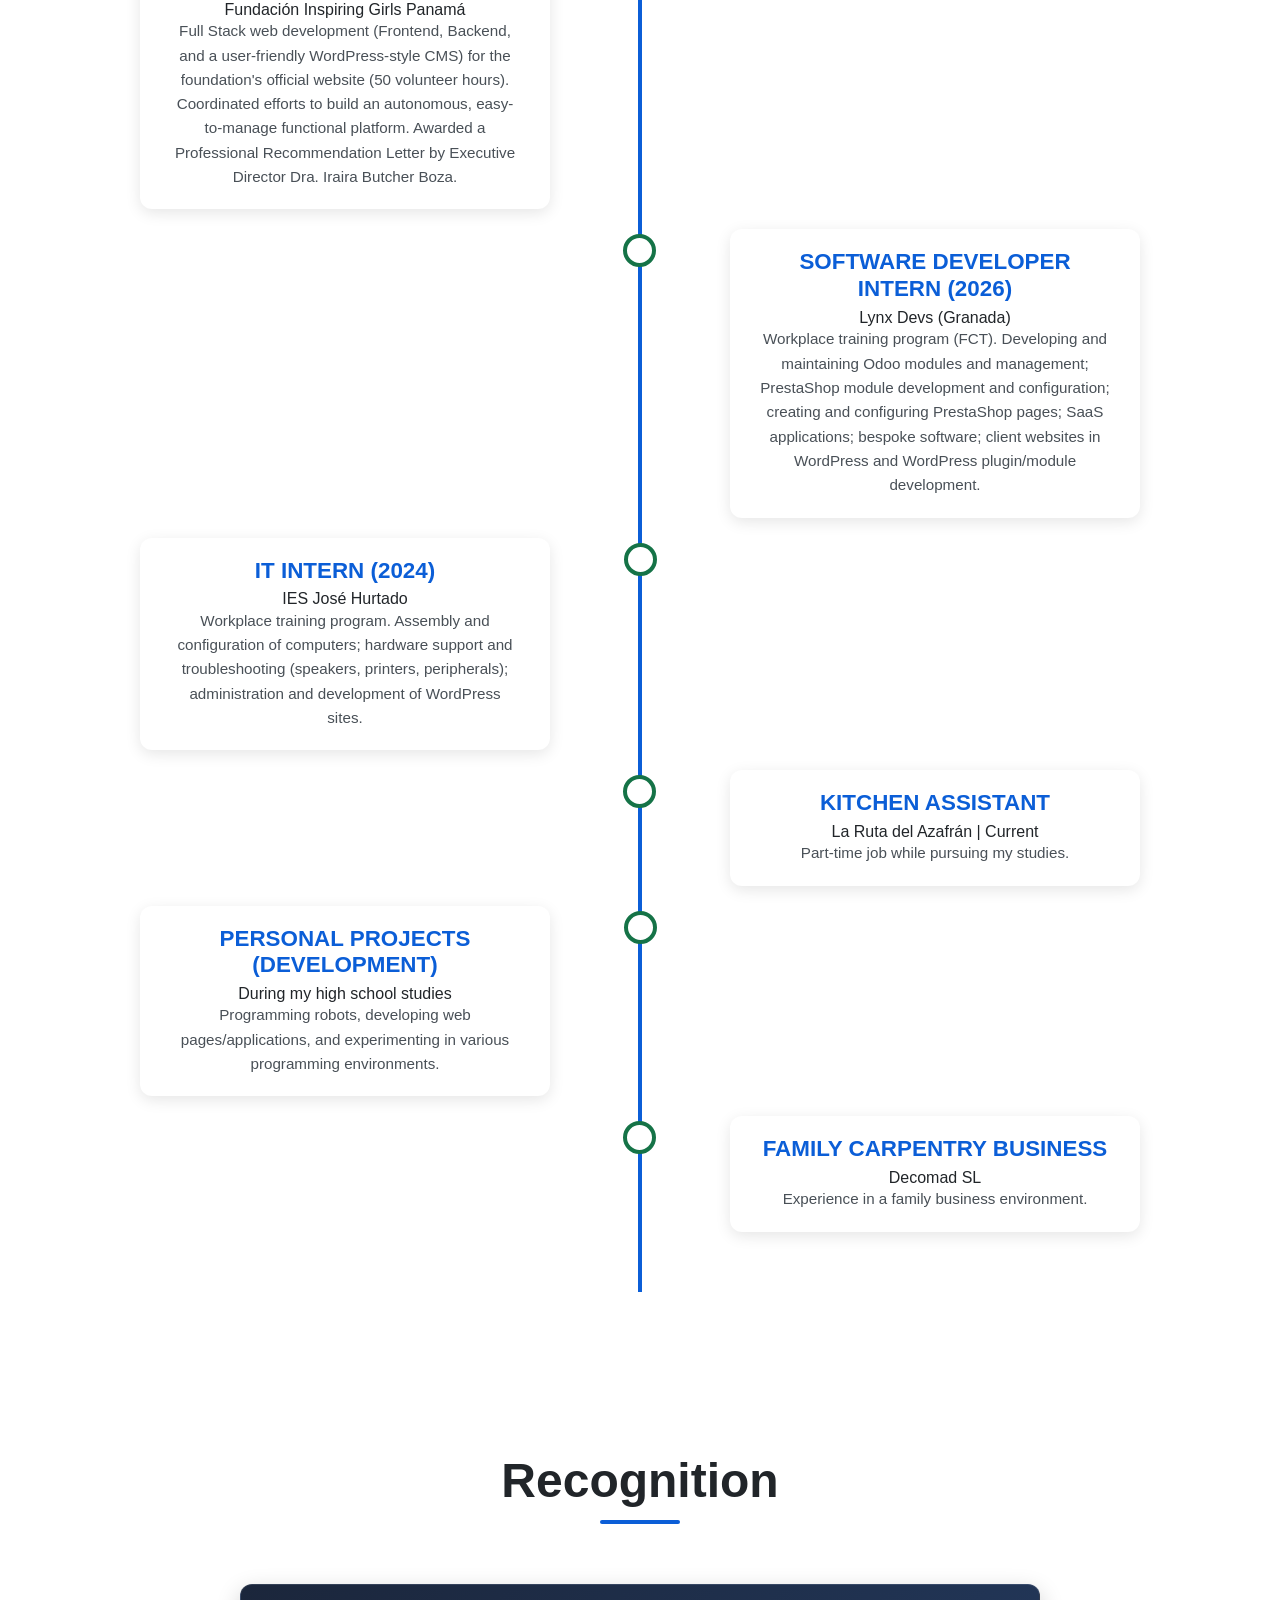
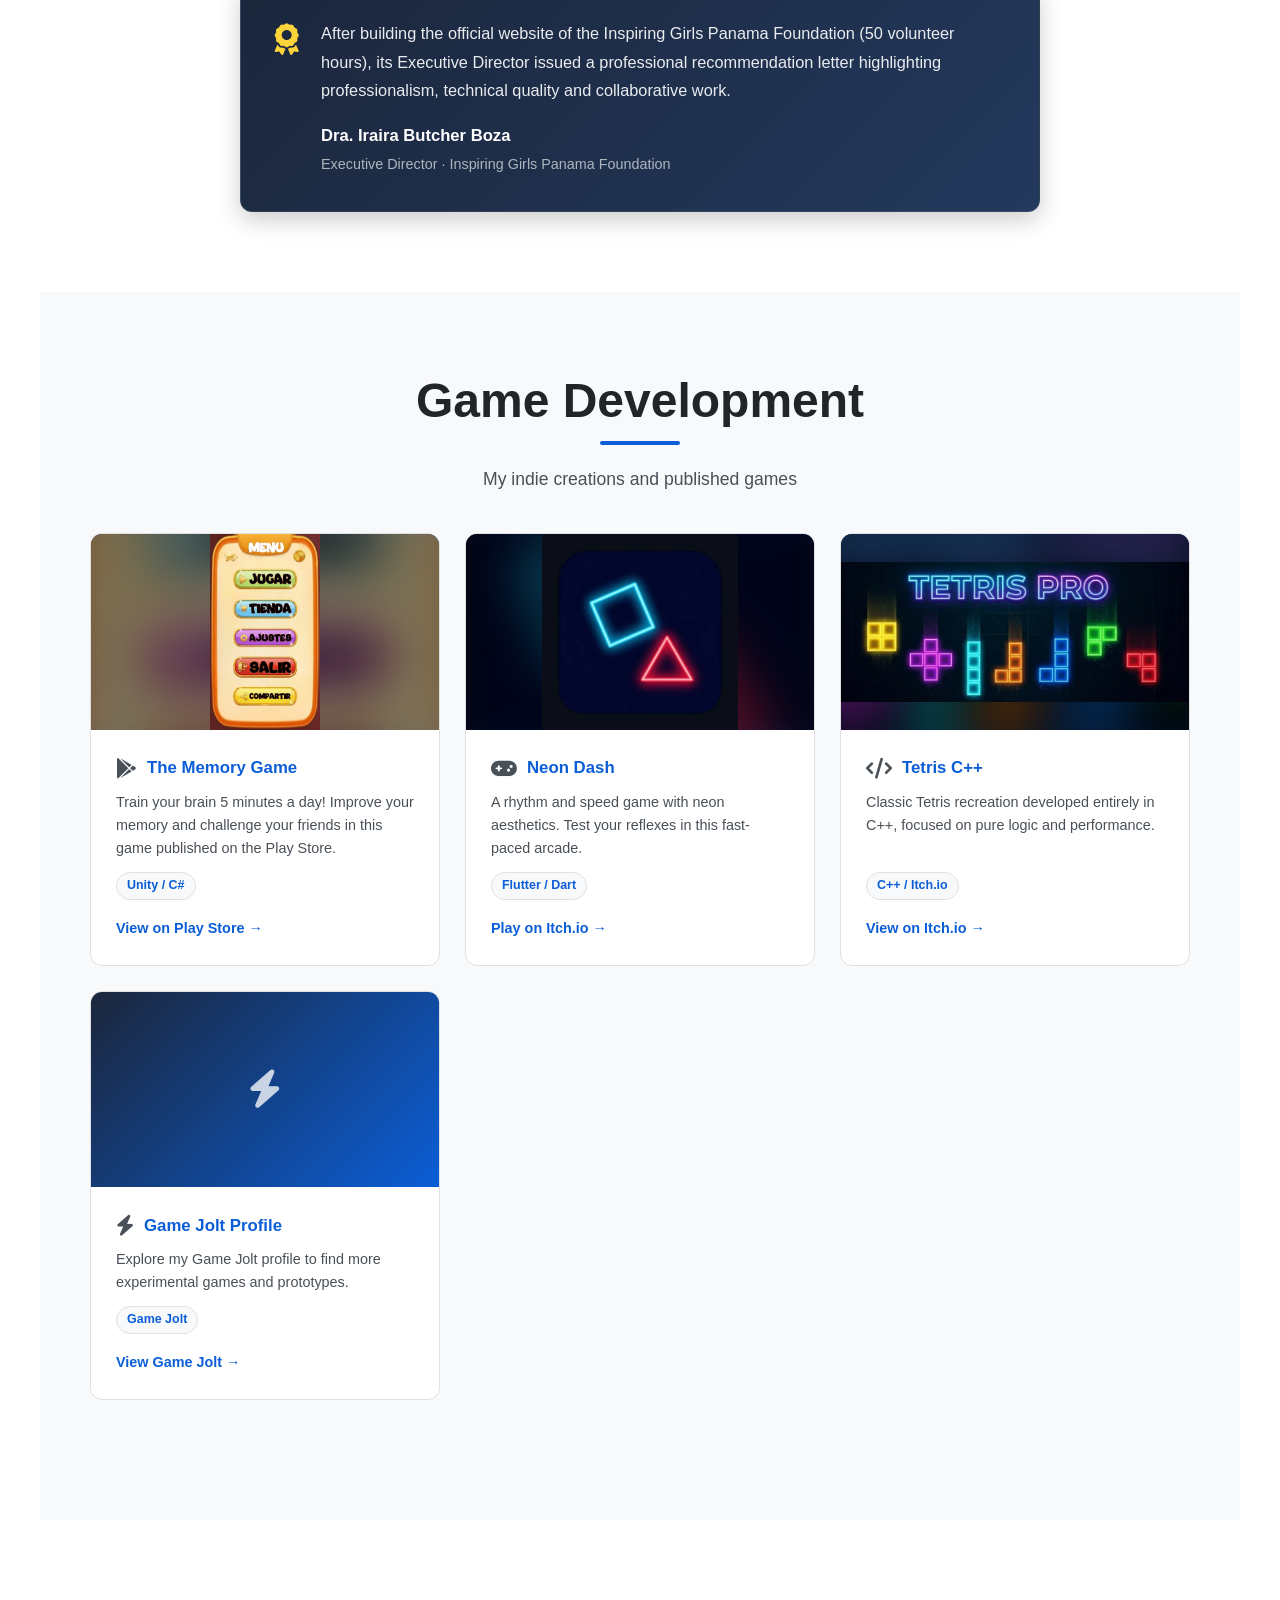
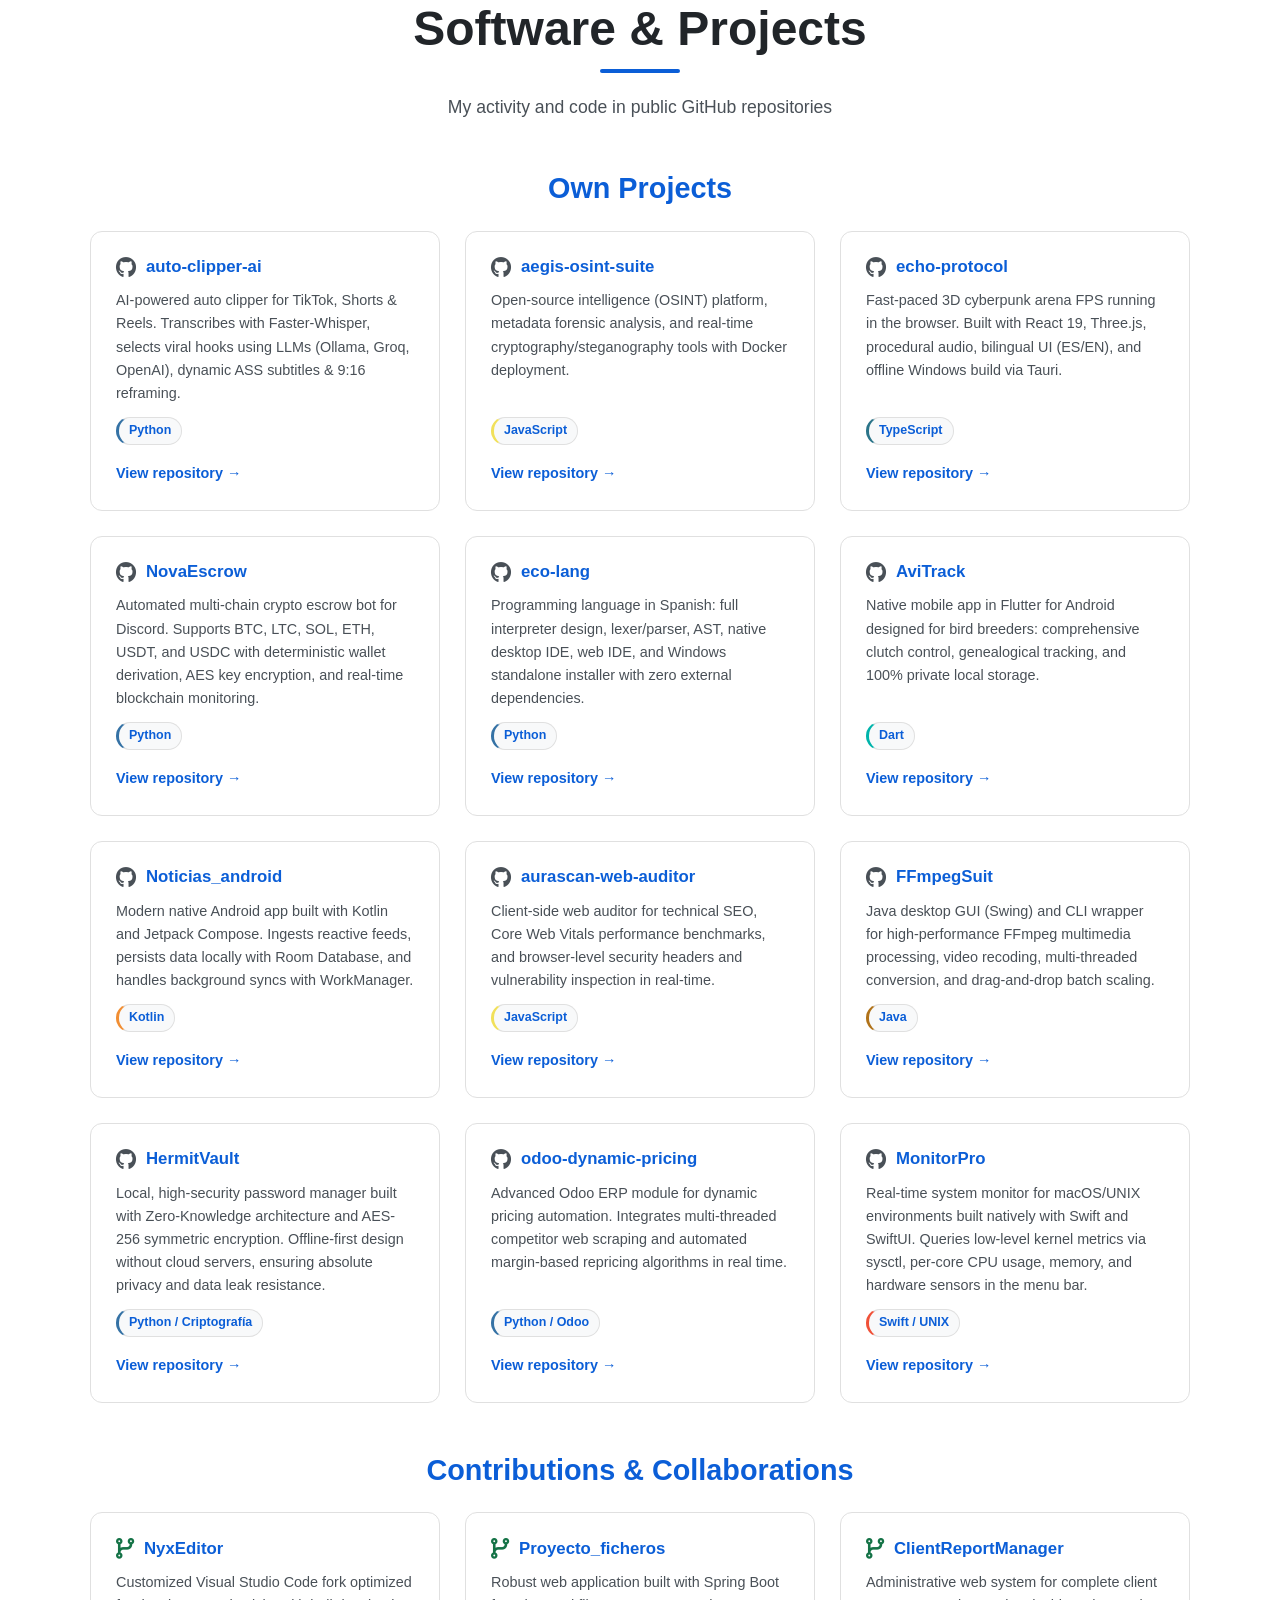
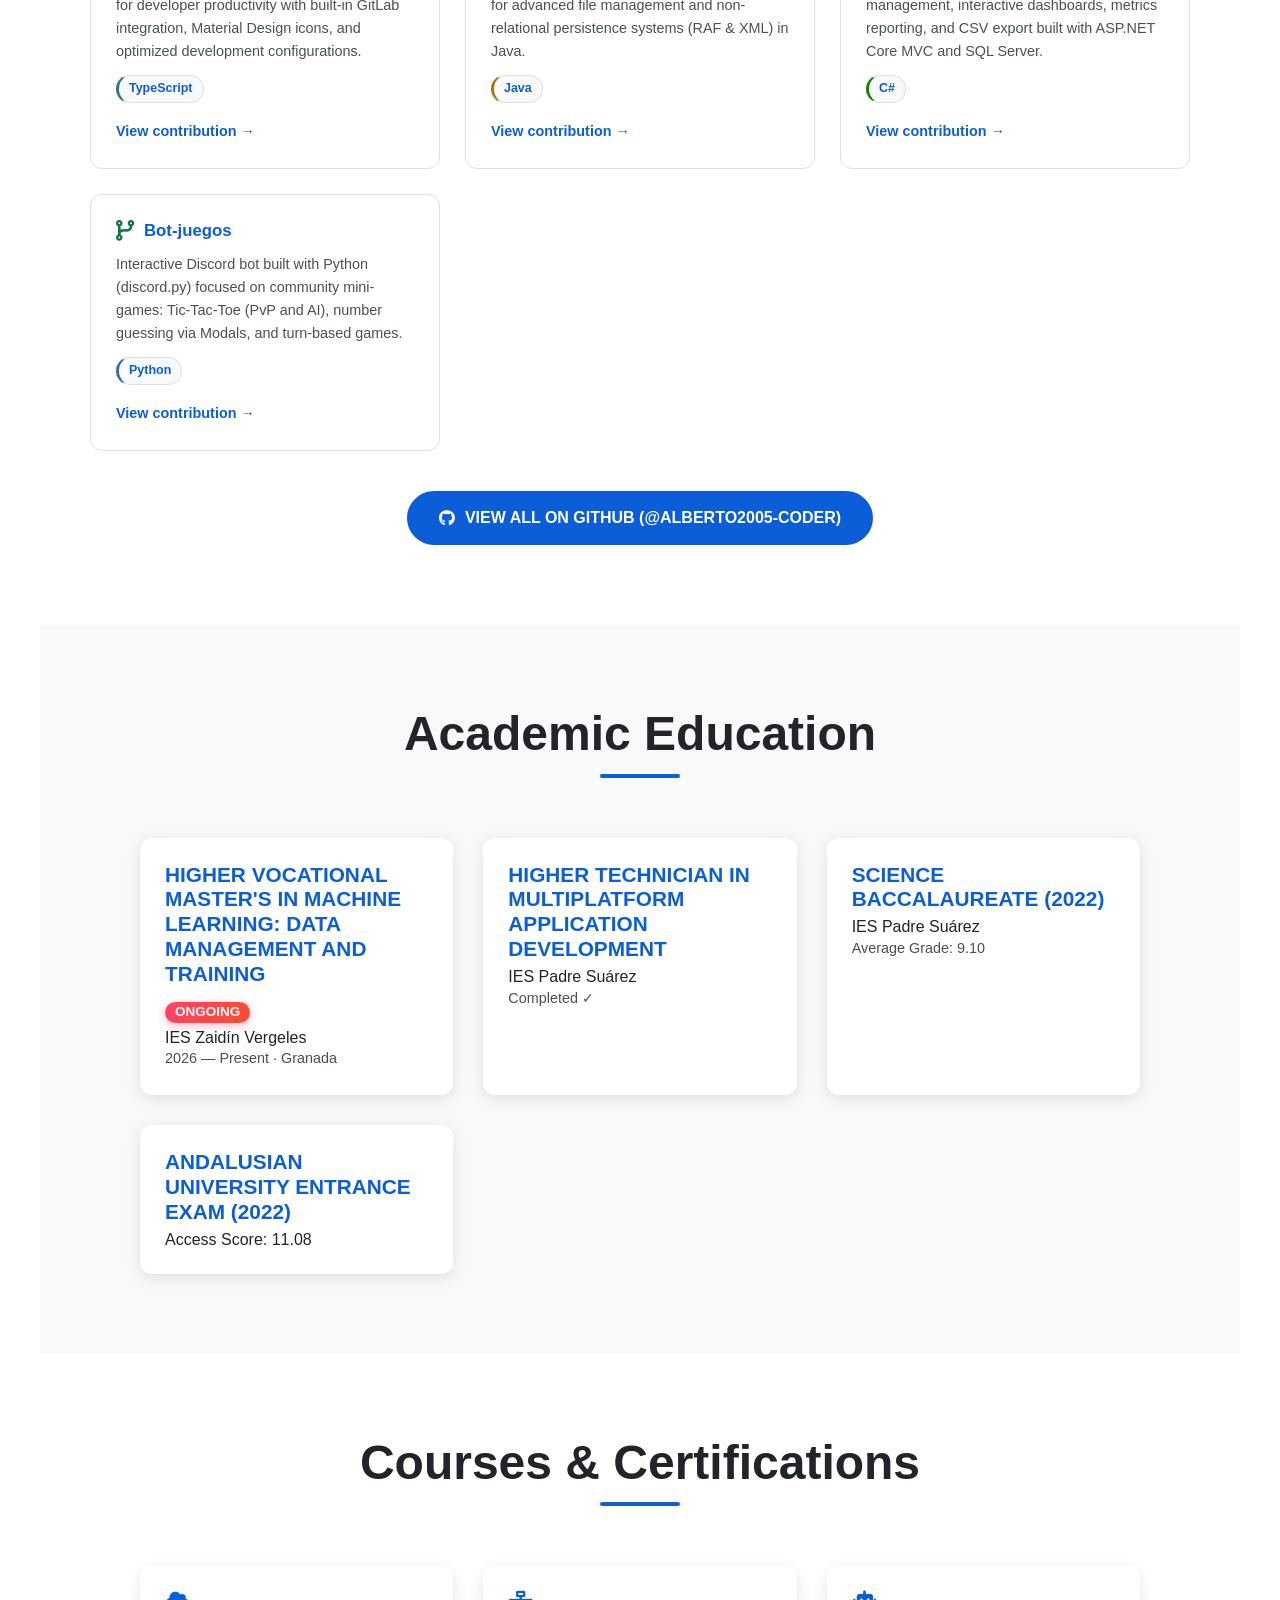
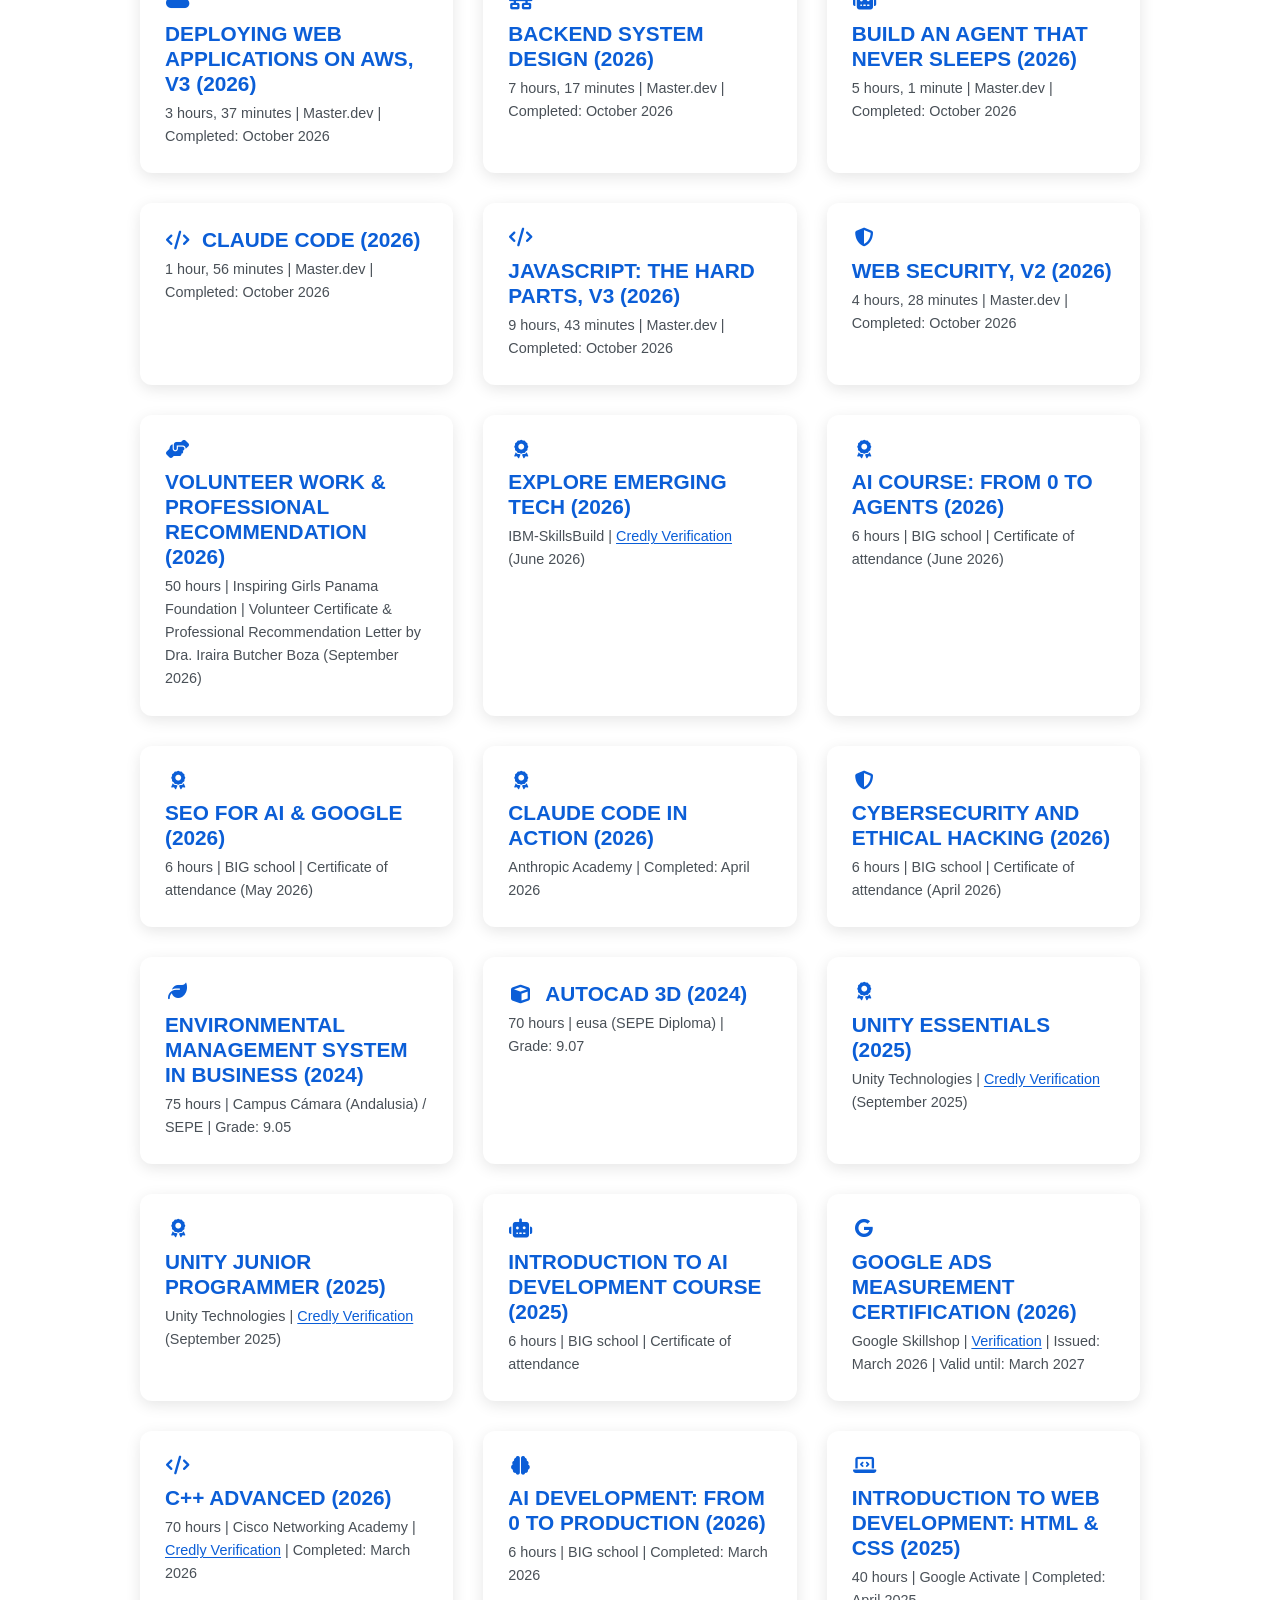
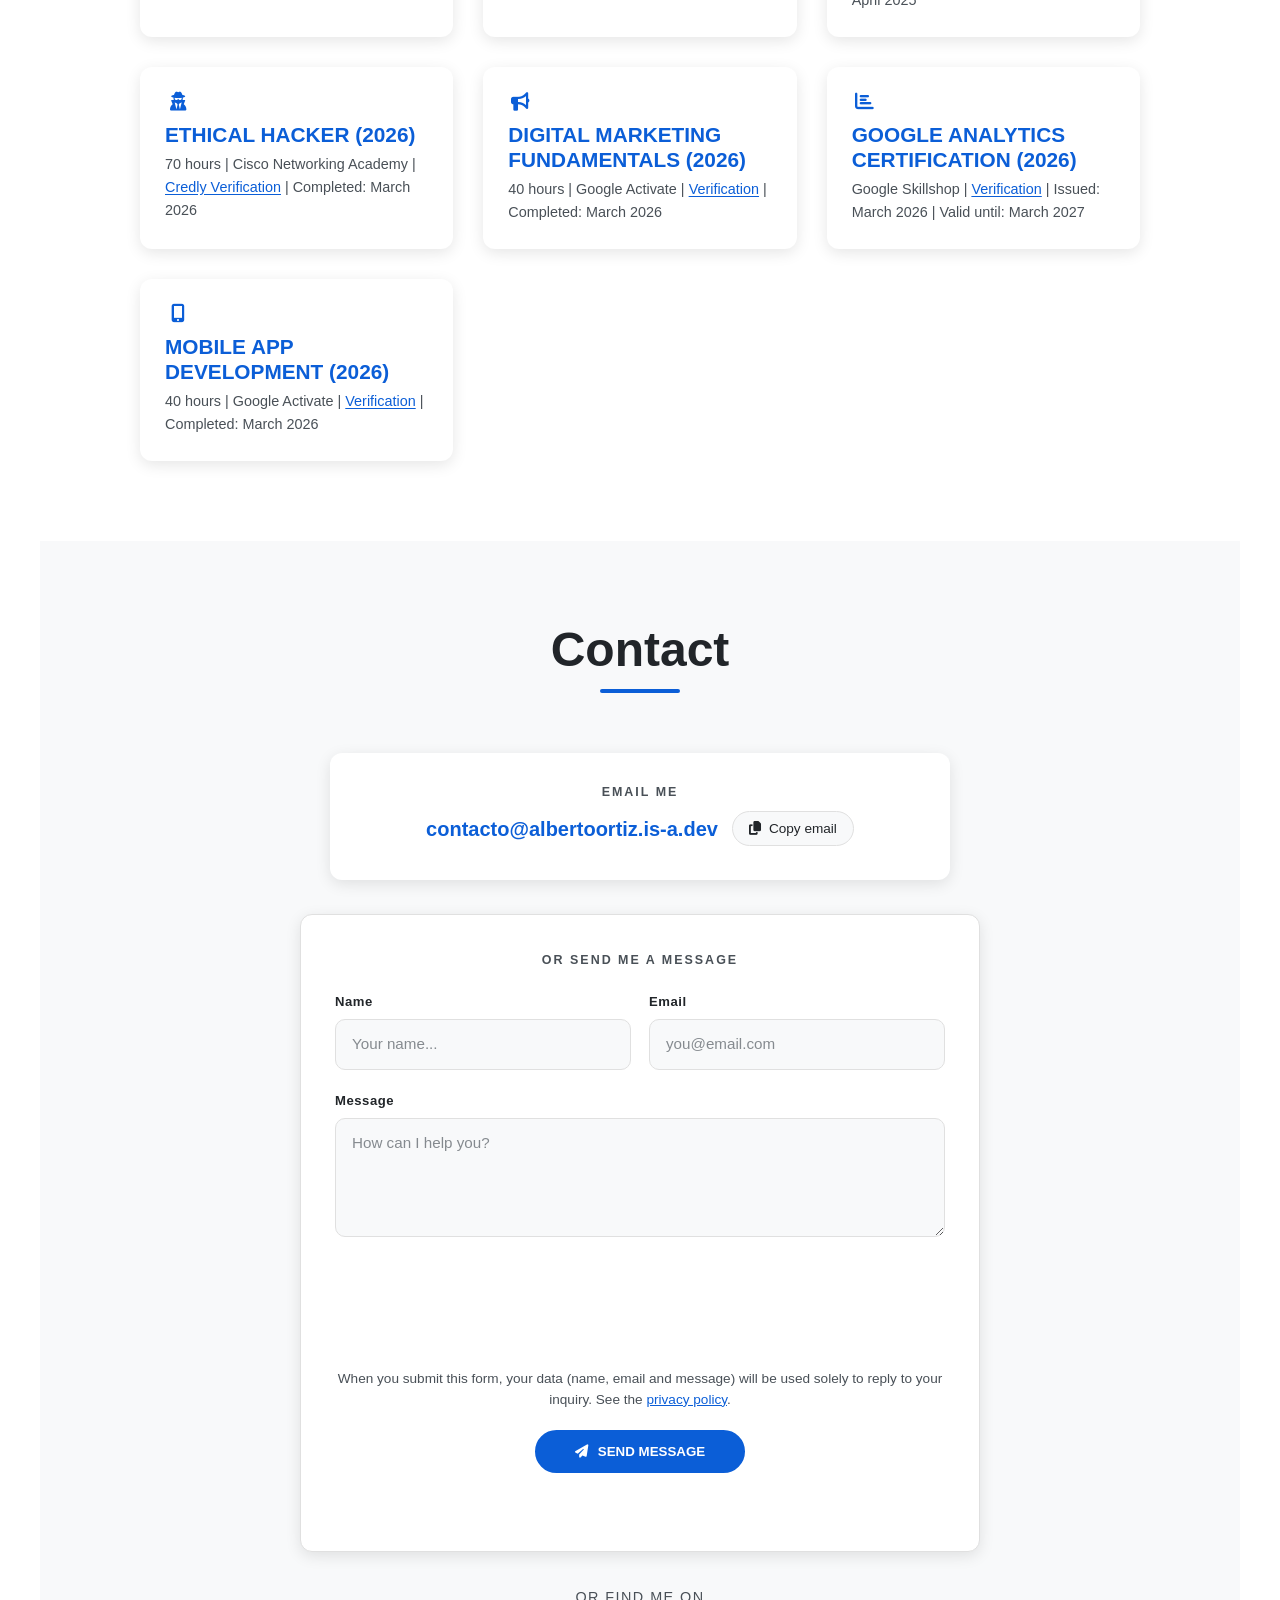
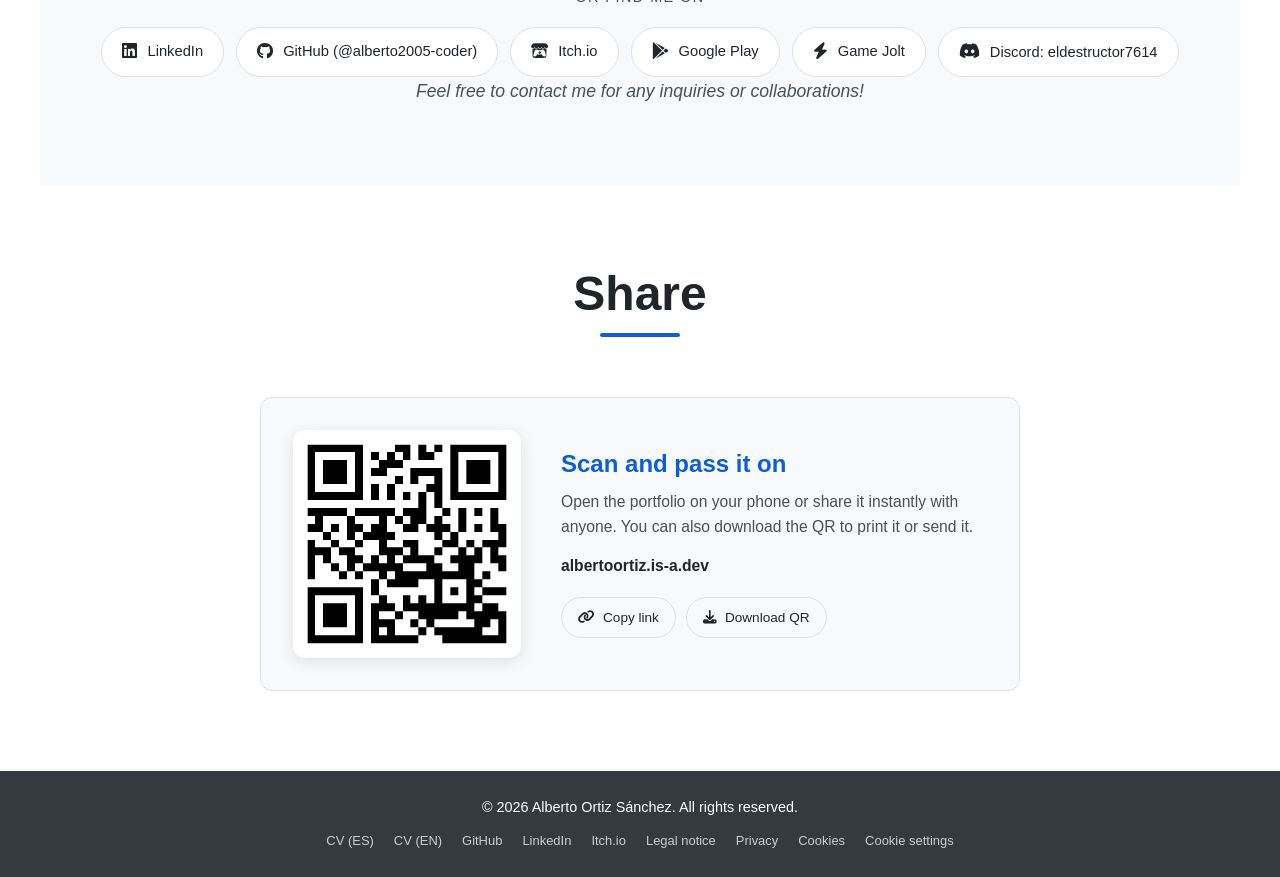
==== commit 8e10b43f: "seo: H1 con rol, og-image en ingles" ====
--- a/en/index.html
+++ b/en/index.html
@@ -40,7 +40,7 @@
 <meta content="https://albertoortiz.is-a.dev/en/" property="og:url"/>
 <meta content="Alberto Ortiz Sánchez | Full Stack Developer in Granada" property="og:title"/>
 <meta content="Full Stack Developer in Granada: custom websites, Odoo, PrestaShop, WordPress, Unity games and AI. Explore projects, experience and CV." property="og:description"/>
-<meta content="https://albertoortiz.is-a.dev/assets/img/og-image.png" property="og:image"/>
+<meta content="https://albertoortiz.is-a.dev/assets/img/og-image-en.png" property="og:image"/>
 <meta content="1200" property="og:image:width"/>
 <meta content="630" property="og:image:height"/>
 <meta content="Alberto Ortiz Sánchez | Full Stack Developer" property="og:image:alt"/>
@@ -51,7 +51,7 @@
 <meta content="summary_large_image" name="twitter:card"/>
 <meta content="Alberto Ortiz Sánchez | Full Stack Developer in Granada" name="twitter:title"/>
 <meta content="Full Stack Developer in Granada: custom websites, Odoo, PrestaShop, WordPress, Unity games and AI. Explore projects, experience and CV." name="twitter:description"/>
-<meta content="https://albertoortiz.is-a.dev/assets/img/og-image.png" name="twitter:image"/>
+<meta content="https://albertoortiz.is-a.dev/assets/img/og-image-en.png" name="twitter:image"/>
 <meta content="Alberto Ortiz Sánchez | Full Stack Developer" name="twitter:image:alt"/>
 <!-- ===== DATOS ESTRUCTURADOS: NOMBRE DEL SITIO (Google Search) ===== -->
 <script type="application/ld+json">
@@ -237,7 +237,7 @@
   "url": "https://albertoortiz.is-a.dev/en/",
   "name": "Alberto Ortiz Sánchez | Full Stack Developer in Granada",
   "inLanguage": "en",
-  "dateModified": "2026-11-17T22:40:00+01:00",
+  "dateModified": "2026-11-18T22:17:01+01:00",
   "isPartOf": {
     "@id": "https://albertoortiz.is-a.dev/#website"
   },
@@ -246,7 +246,7 @@
   },
   "primaryImageOfPage": {
     "@type": "ImageObject",
-    "url": "https://albertoortiz.is-a.dev/assets/img/og-image.png",
+    "url": "https://albertoortiz.is-a.dev/assets/img/og-image-en.png",
     "width": 1200,
     "height": 630
   }
@@ -1614,6 +1614,20 @@
     margin-bottom: 14px;
 }
 
+/* SEO: el rol va dentro del H1 (nombre + "Desarrollador Full Stack en Granada"), con el mismo aspecto que antes */
+.hero-section h1 { margin-bottom: 14px; }
+.hero-section h1 .hero-name { display: block; }
+.hero-section h1 .hero-role {
+    display: block;
+    font-size: 1.05rem;
+    line-height: 1.2;
+    text-shadow: none;
+    margin: 10px 0 0;
+}
+@media (max-width: 576px) {
+    .hero-section h1 .hero-role { font-size: 0.85rem; letter-spacing: 0.1em; }
+}
+
 .hero-contact {
     margin-top: 26px;
     font-size: 0.95em;
@@ -2470,8 +2484,10 @@
 <span aria-hidden="true" class="status-dot"></span>
 <span data-lang-en="Available for hire" data-lang-es="Disponible para incorporación">Available for hire</span>
 </p>
-<h1 data-lang-en="Alberto Ortiz Sánchez" data-lang-es="Alberto Ortiz Sánchez">Alberto Ortiz Sánchez</h1>
-<h2 class="hero-role" data-lang-en="Full Stack Developer in Granada · FP Master's Student in AI" data-lang-es="Desarrollador Full Stack en Granada · Estudiante de Máster FP en IA">Full Stack Developer in Granada · FP Master's Student in AI</h2>
+<h1>
+<span class="hero-name" data-lang-en="Alberto Ortiz Sánchez" data-lang-es="Alberto Ortiz Sánchez">Alberto Ortiz Sánchez</span>
+<span class="hero-role" data-lang-en="Full Stack Developer in Granada · FP Master's Student in AI" data-lang-es="Desarrollador Full Stack en Granada · Estudiante de Máster FP en IA">Full Stack Developer in Granada · FP Master's Student in AI</span>
+</h1>
 <p class="tagline">
 <span id="typing-text"></span><span aria-hidden="true" class="typing-cursor">|</span>
 </p>
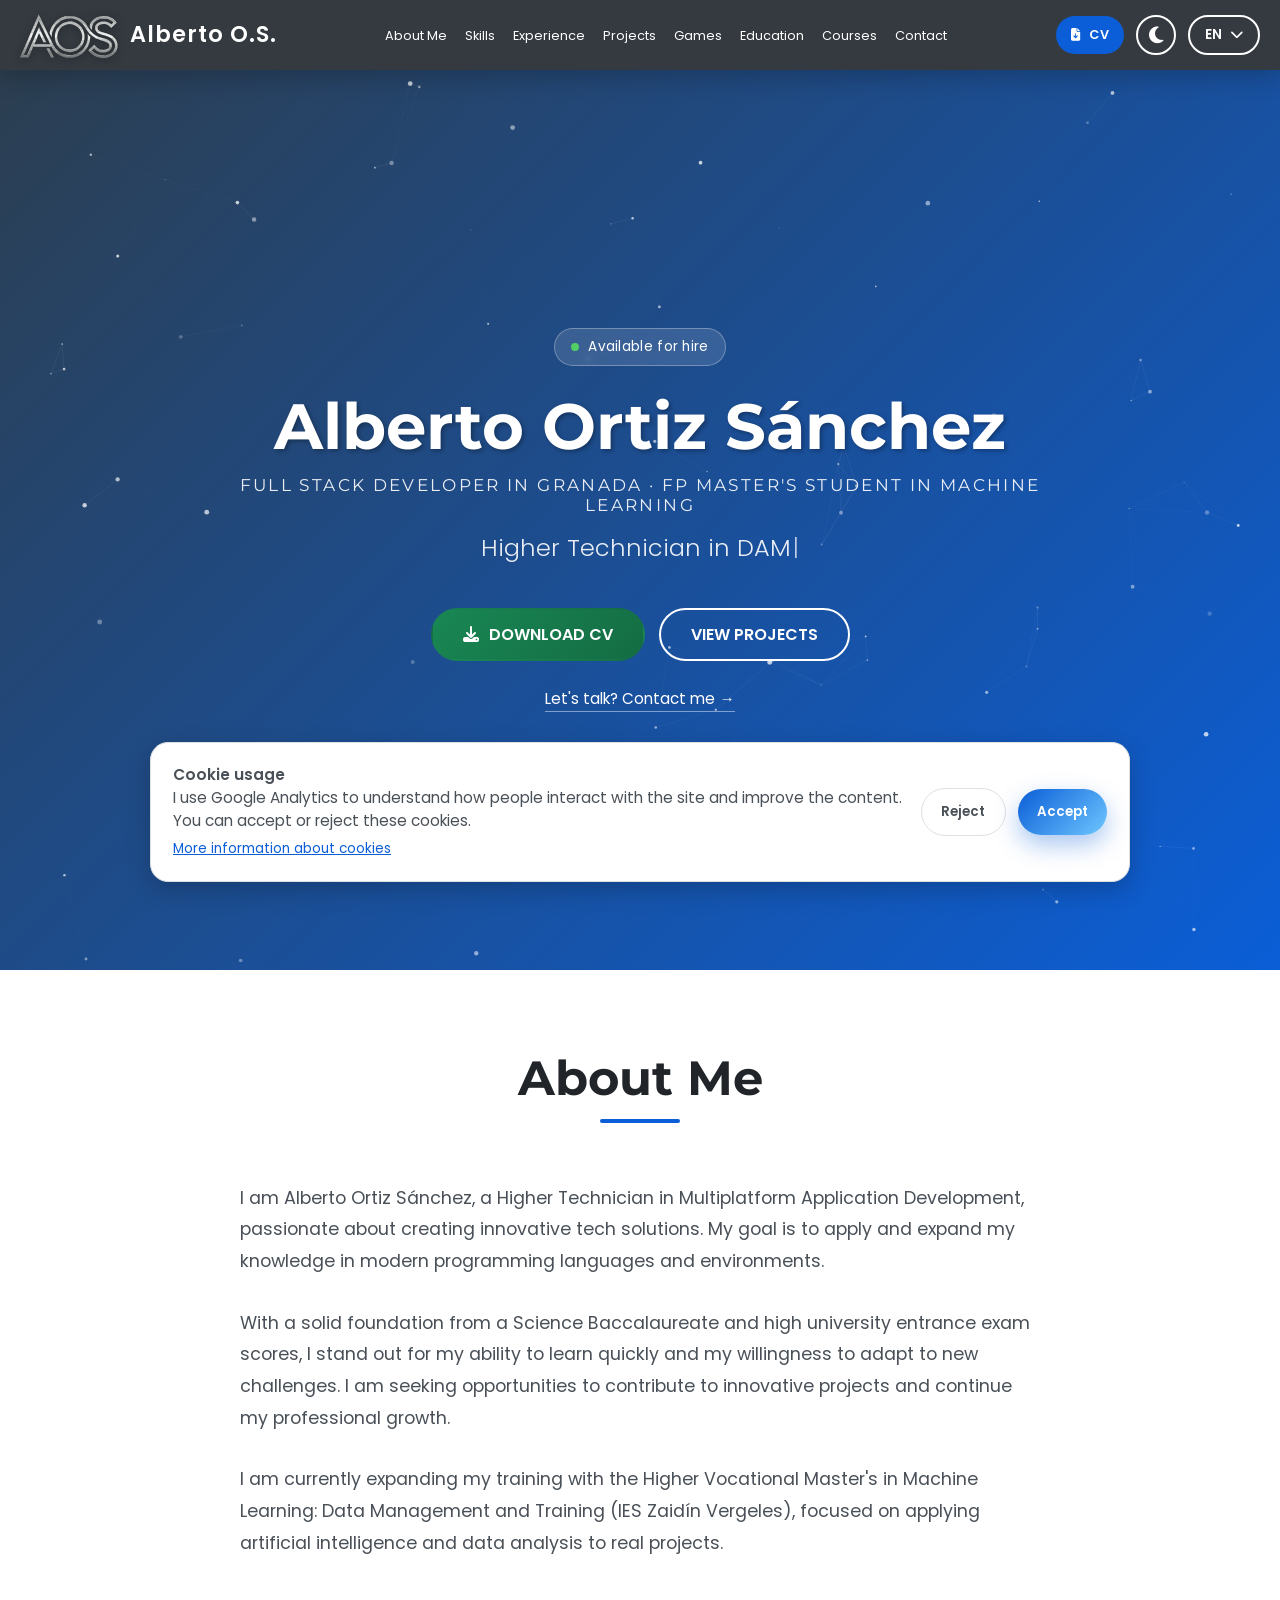
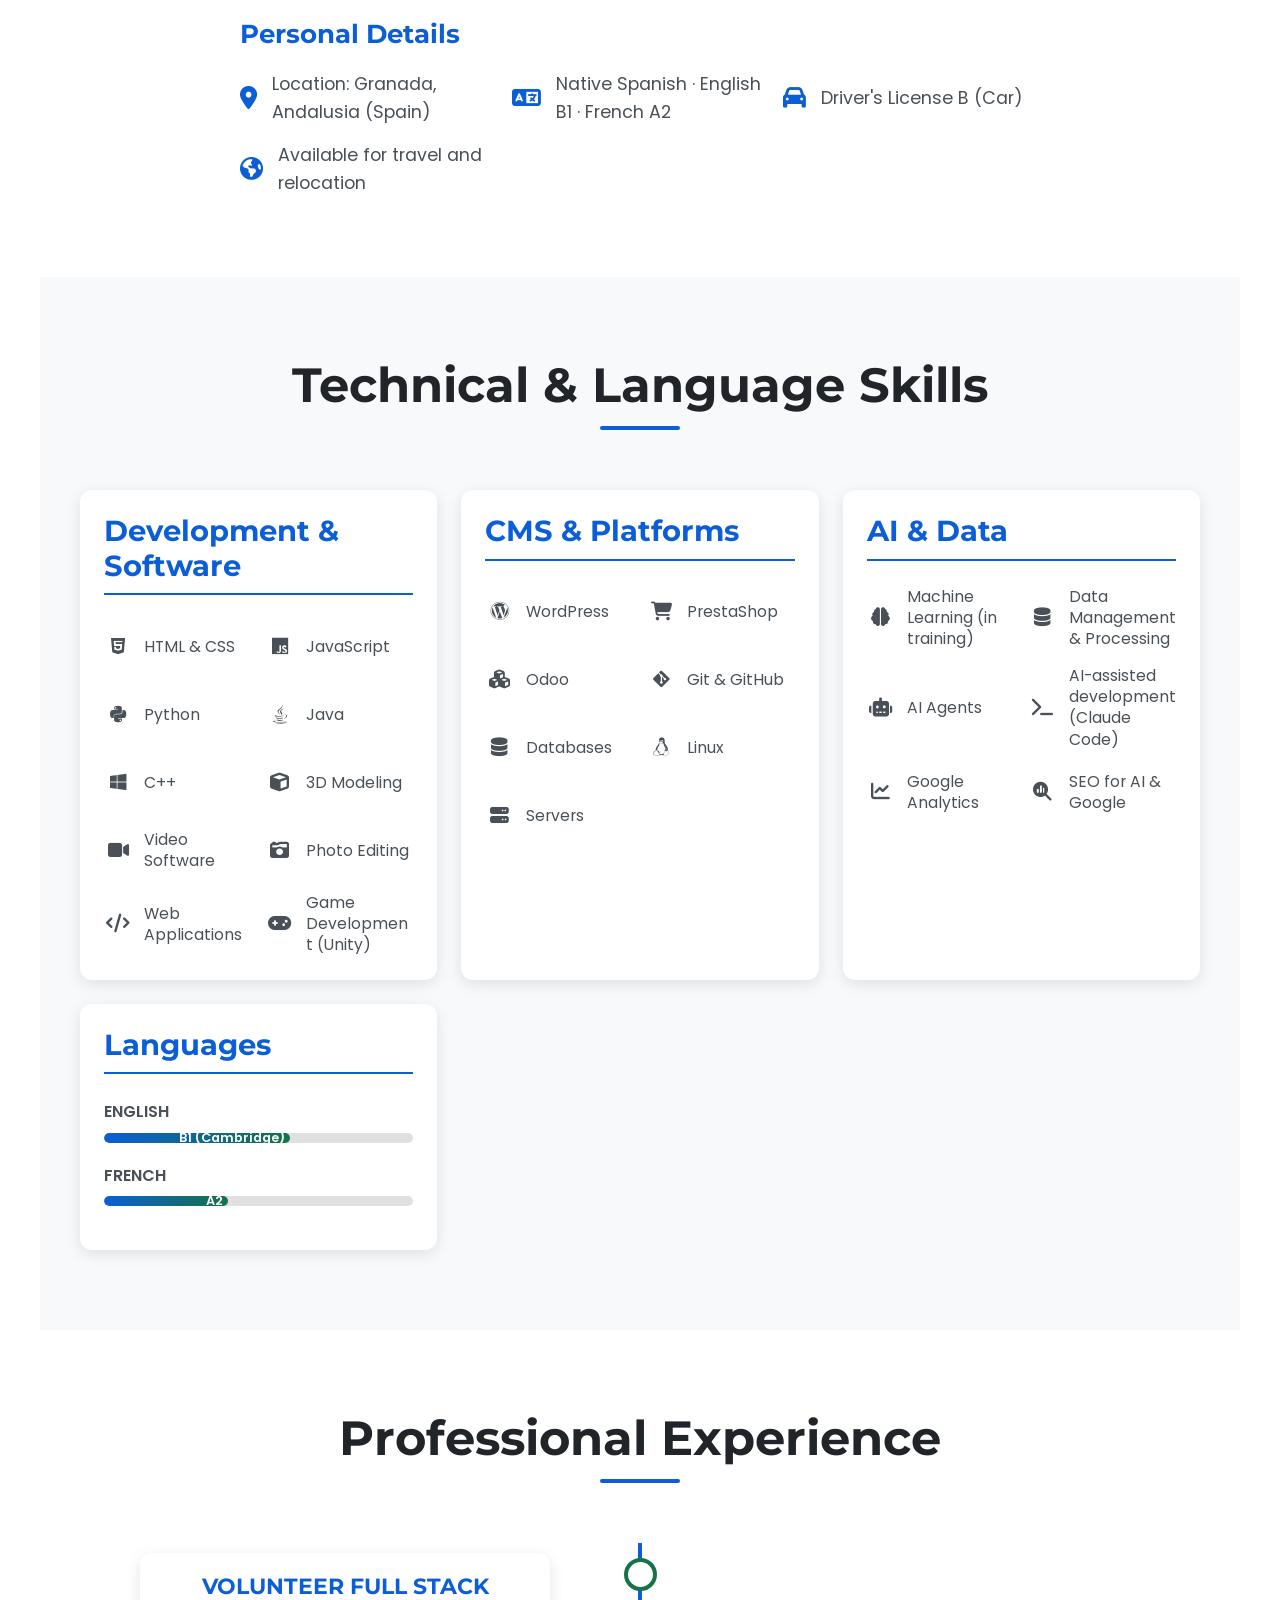
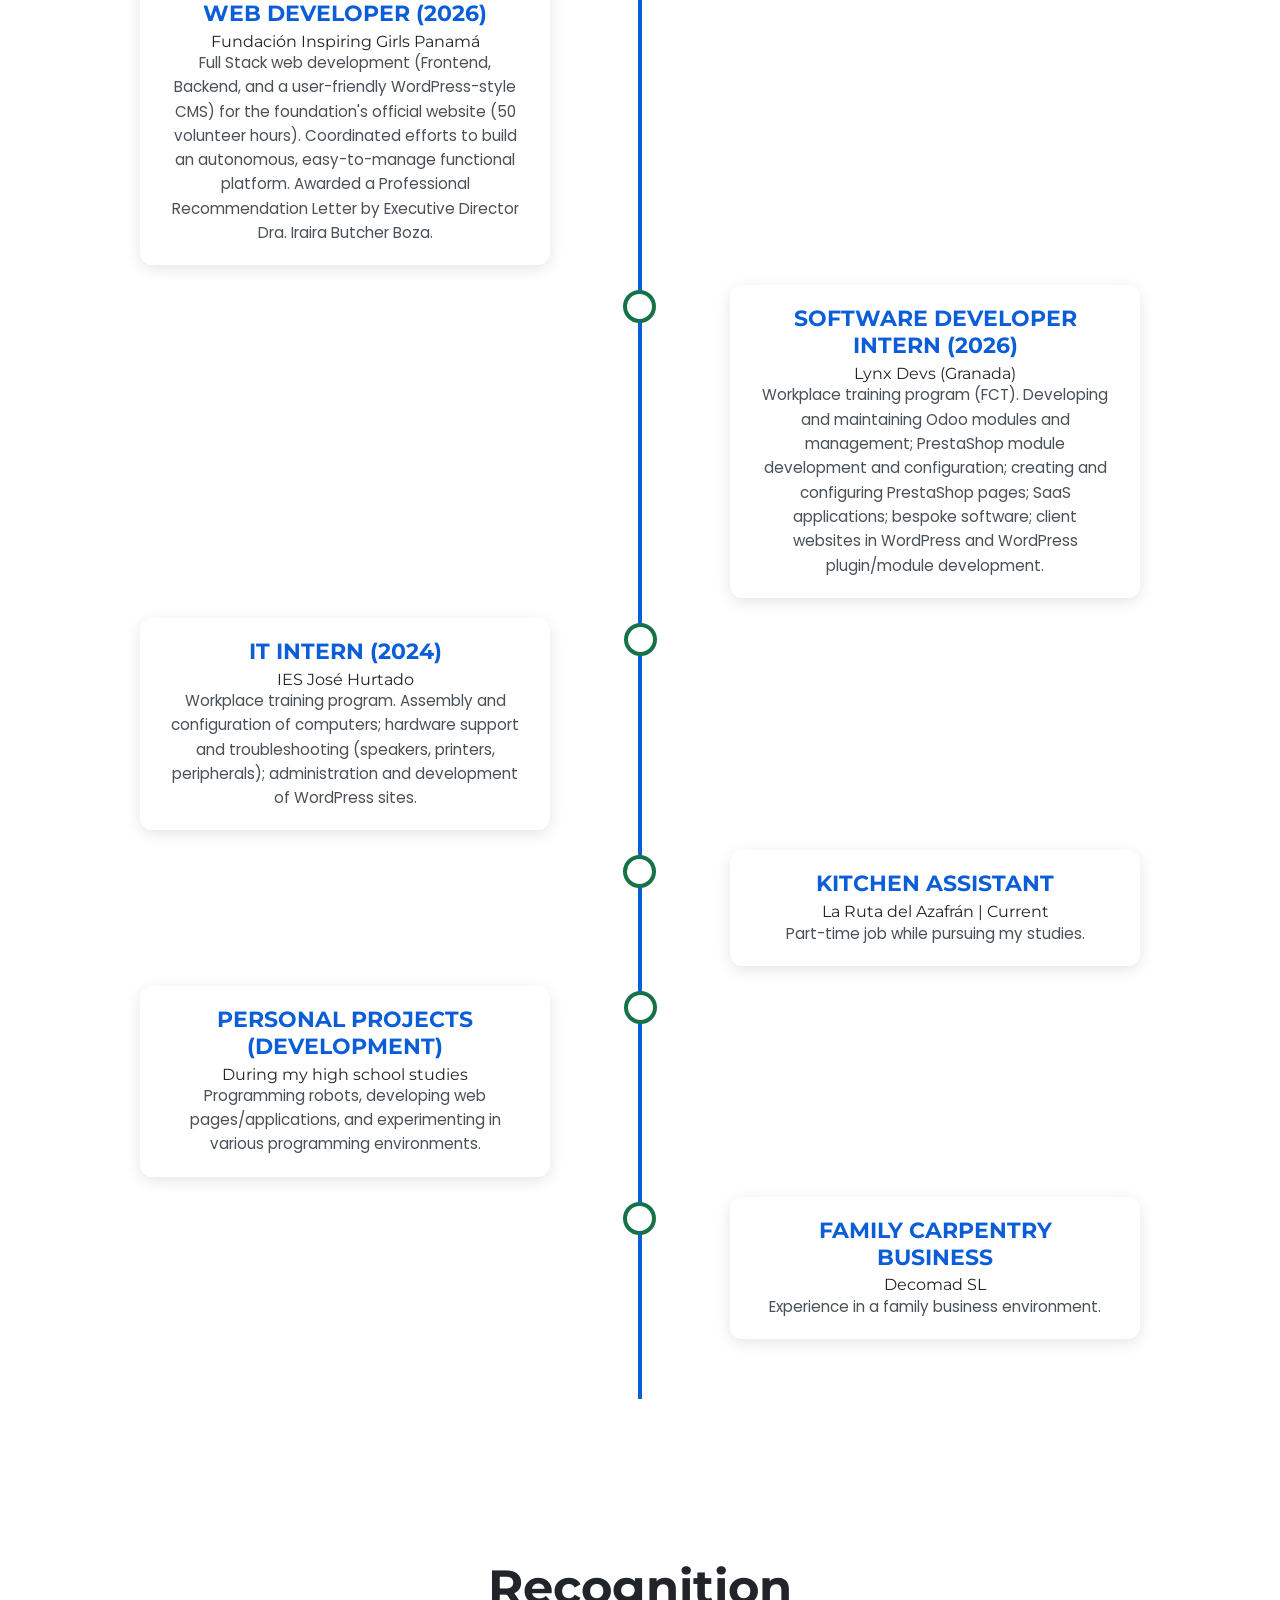
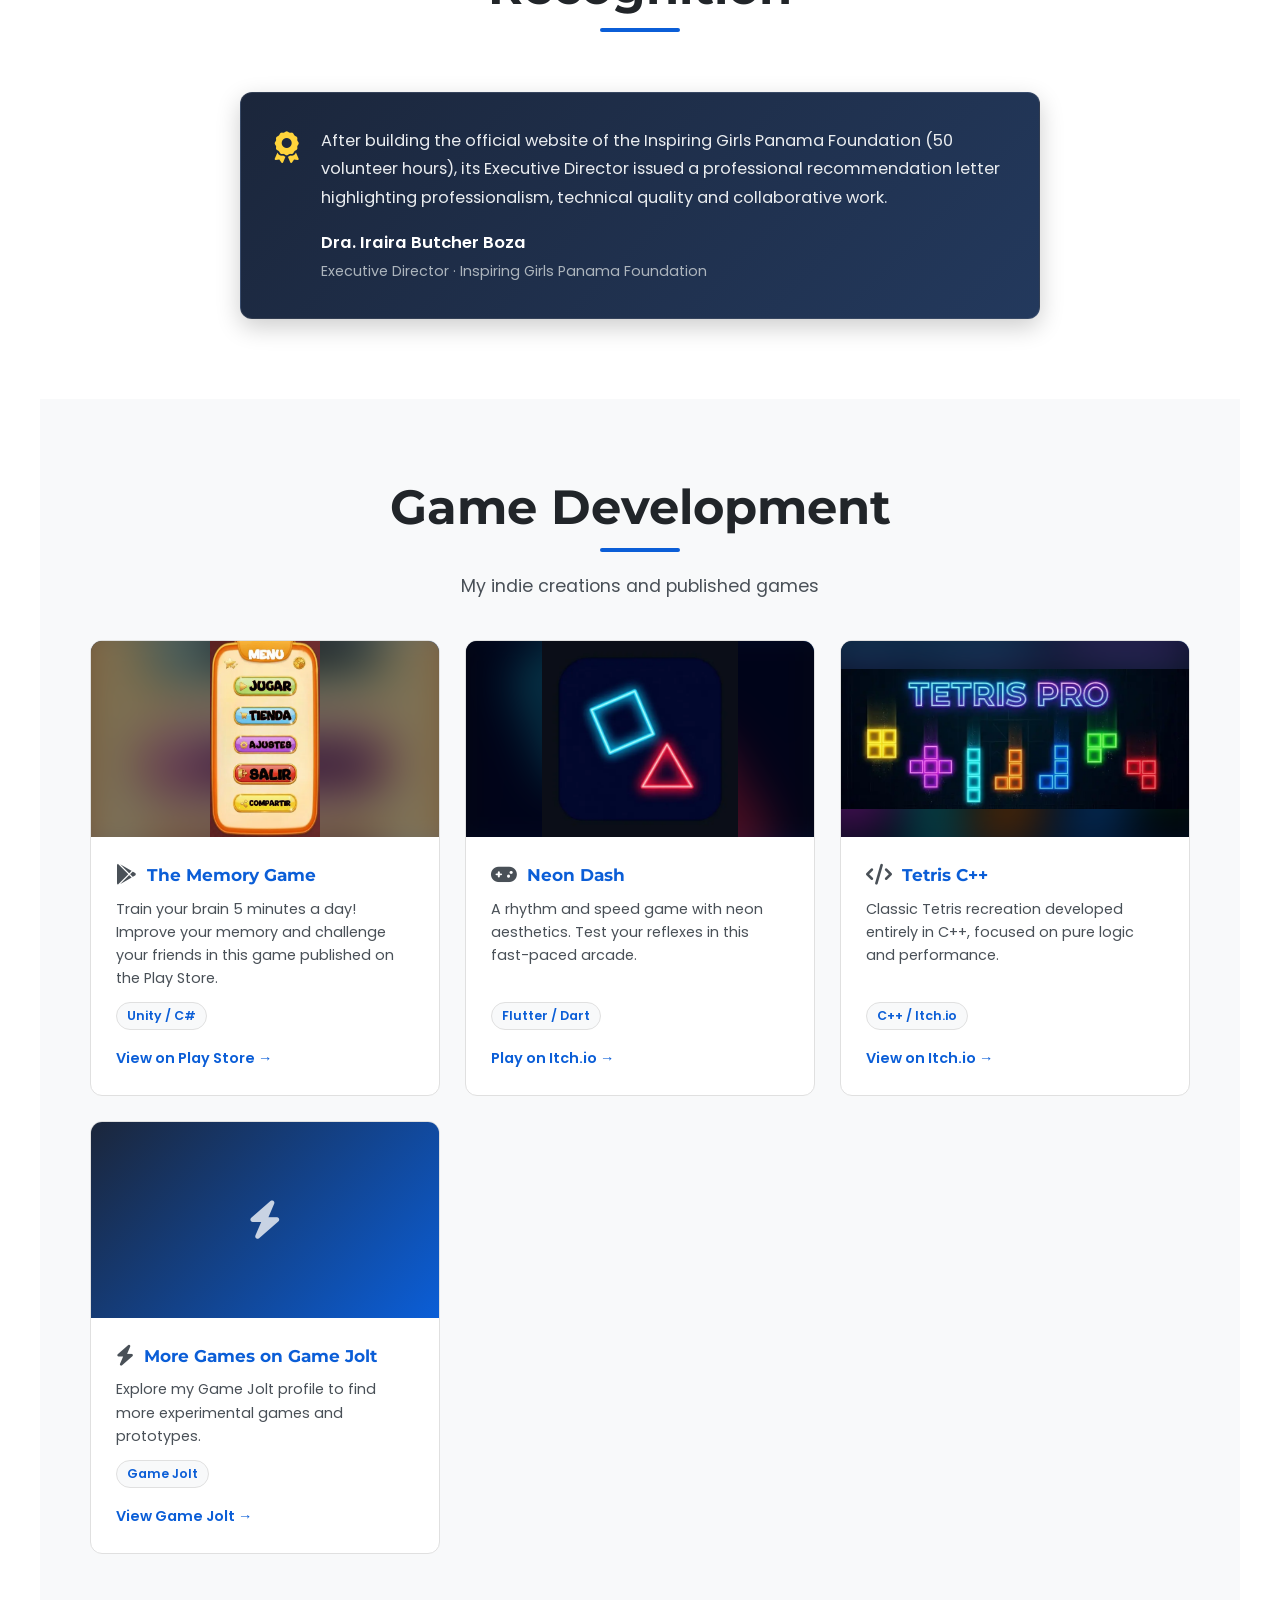
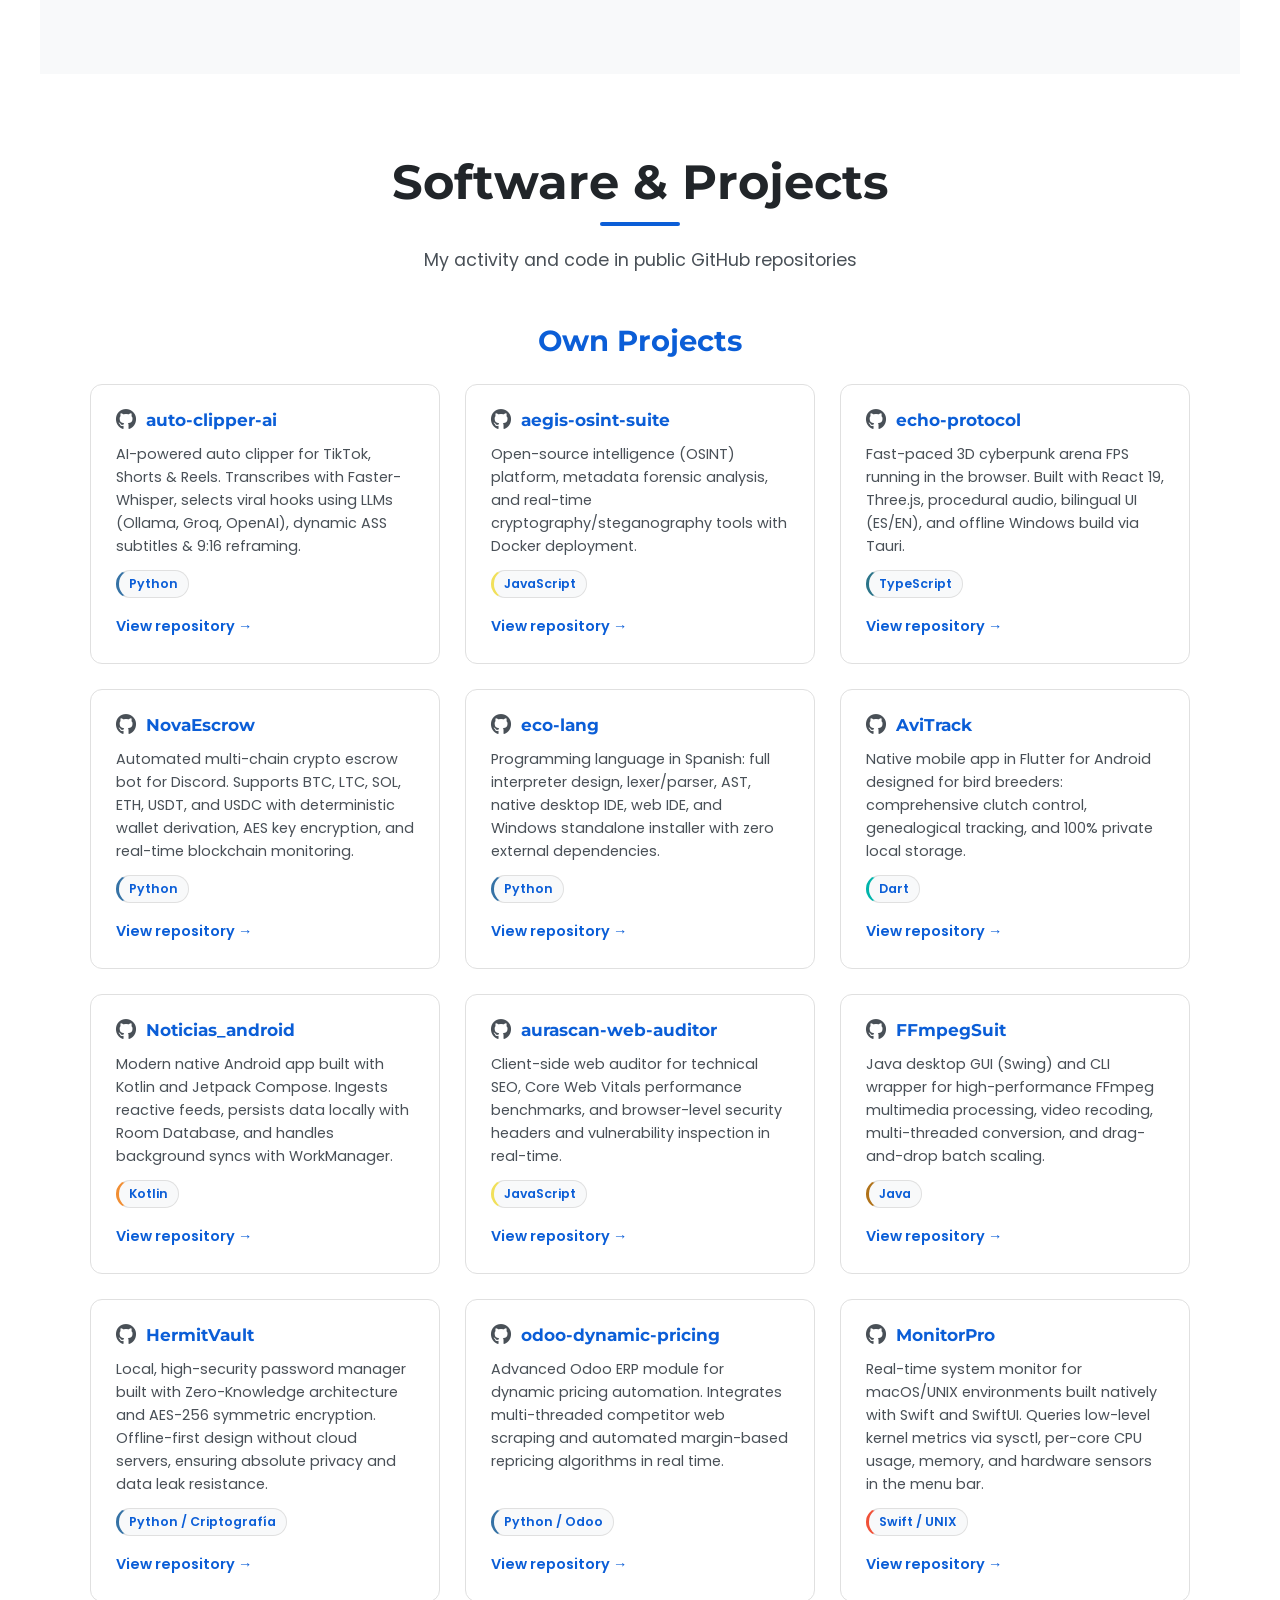
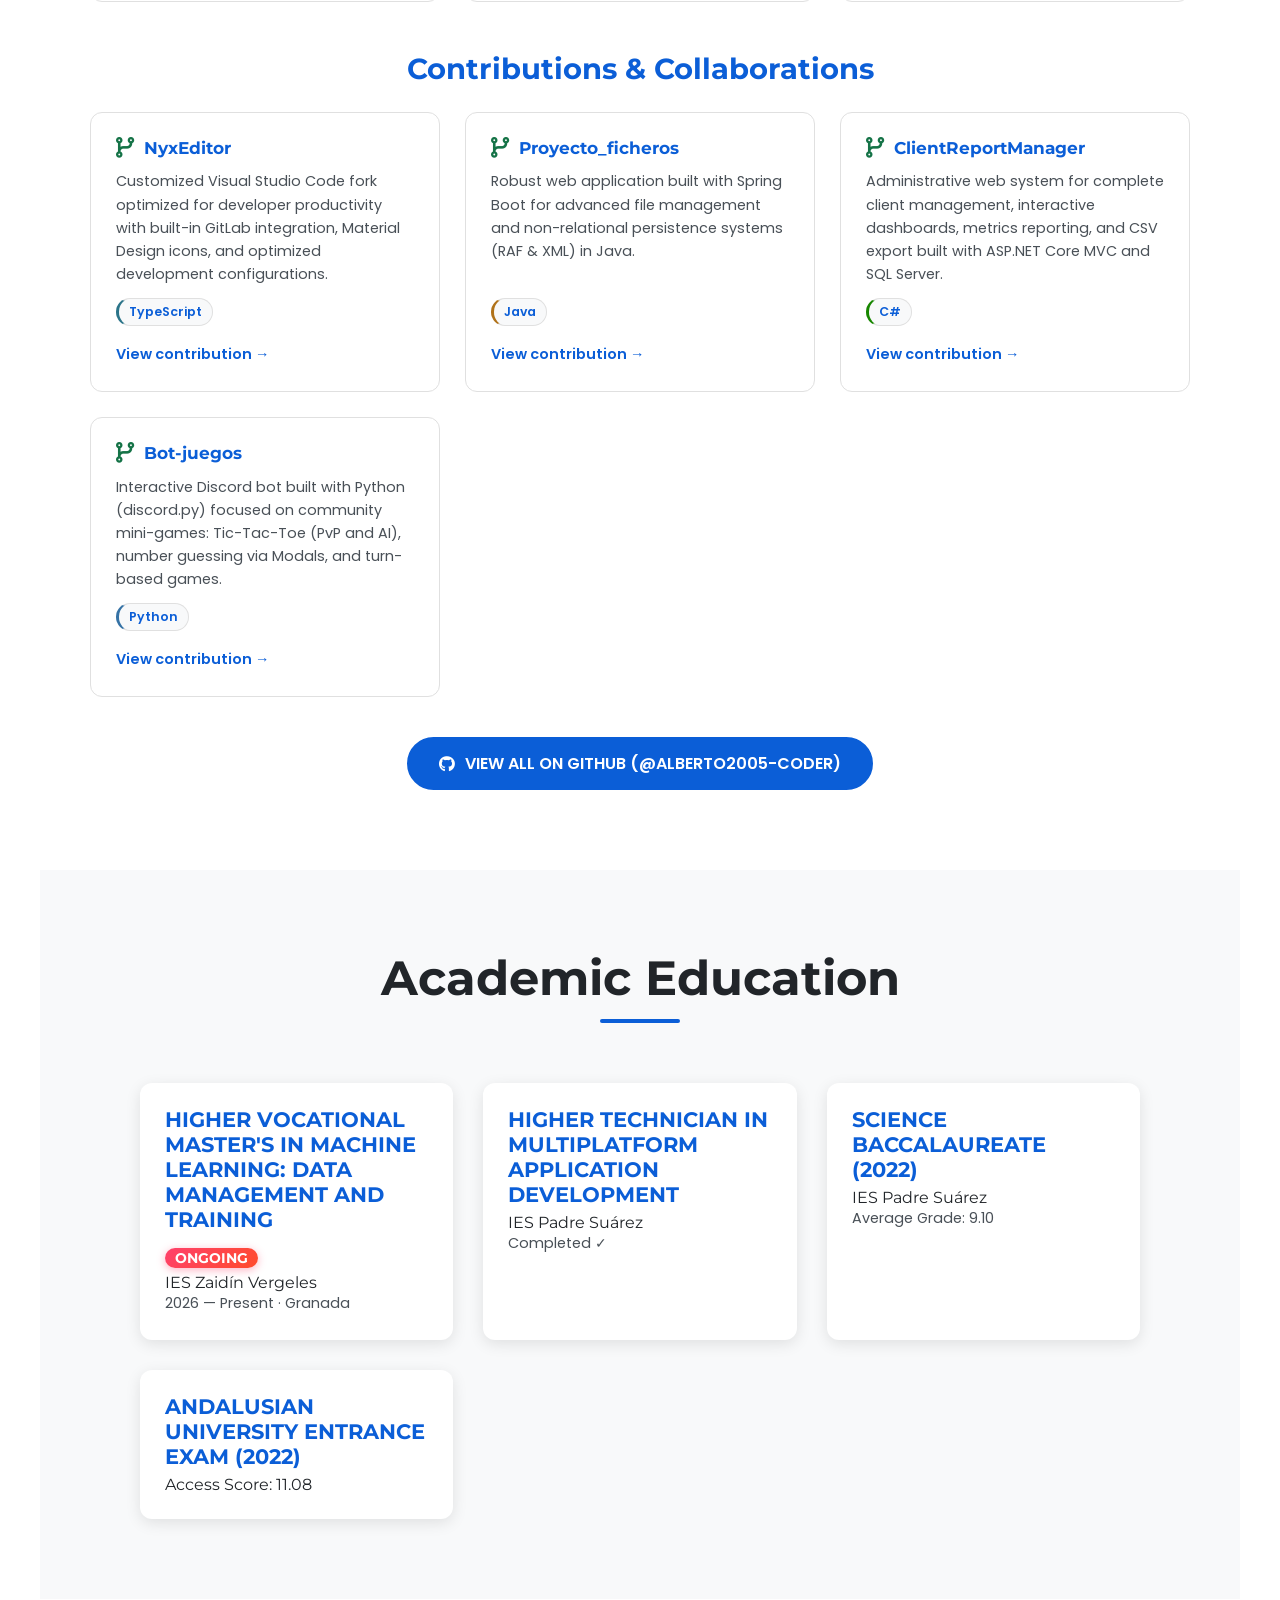
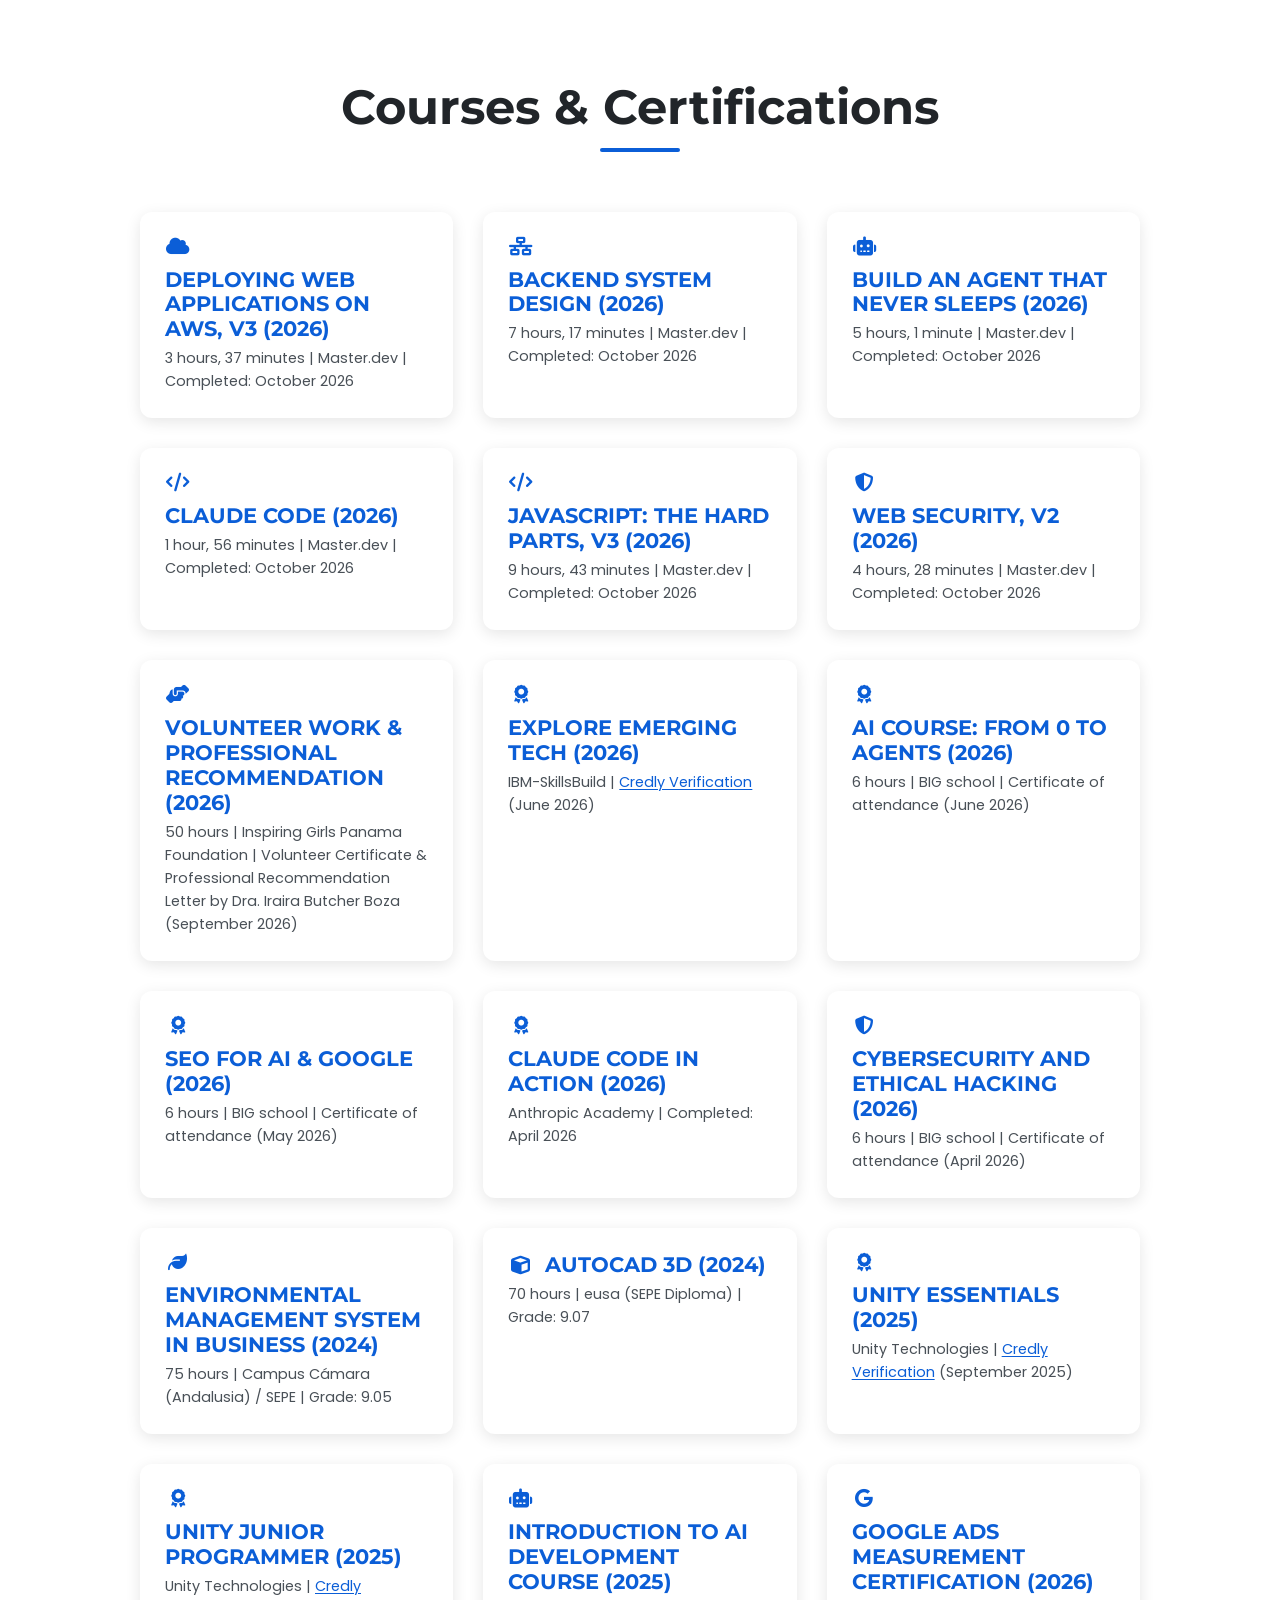
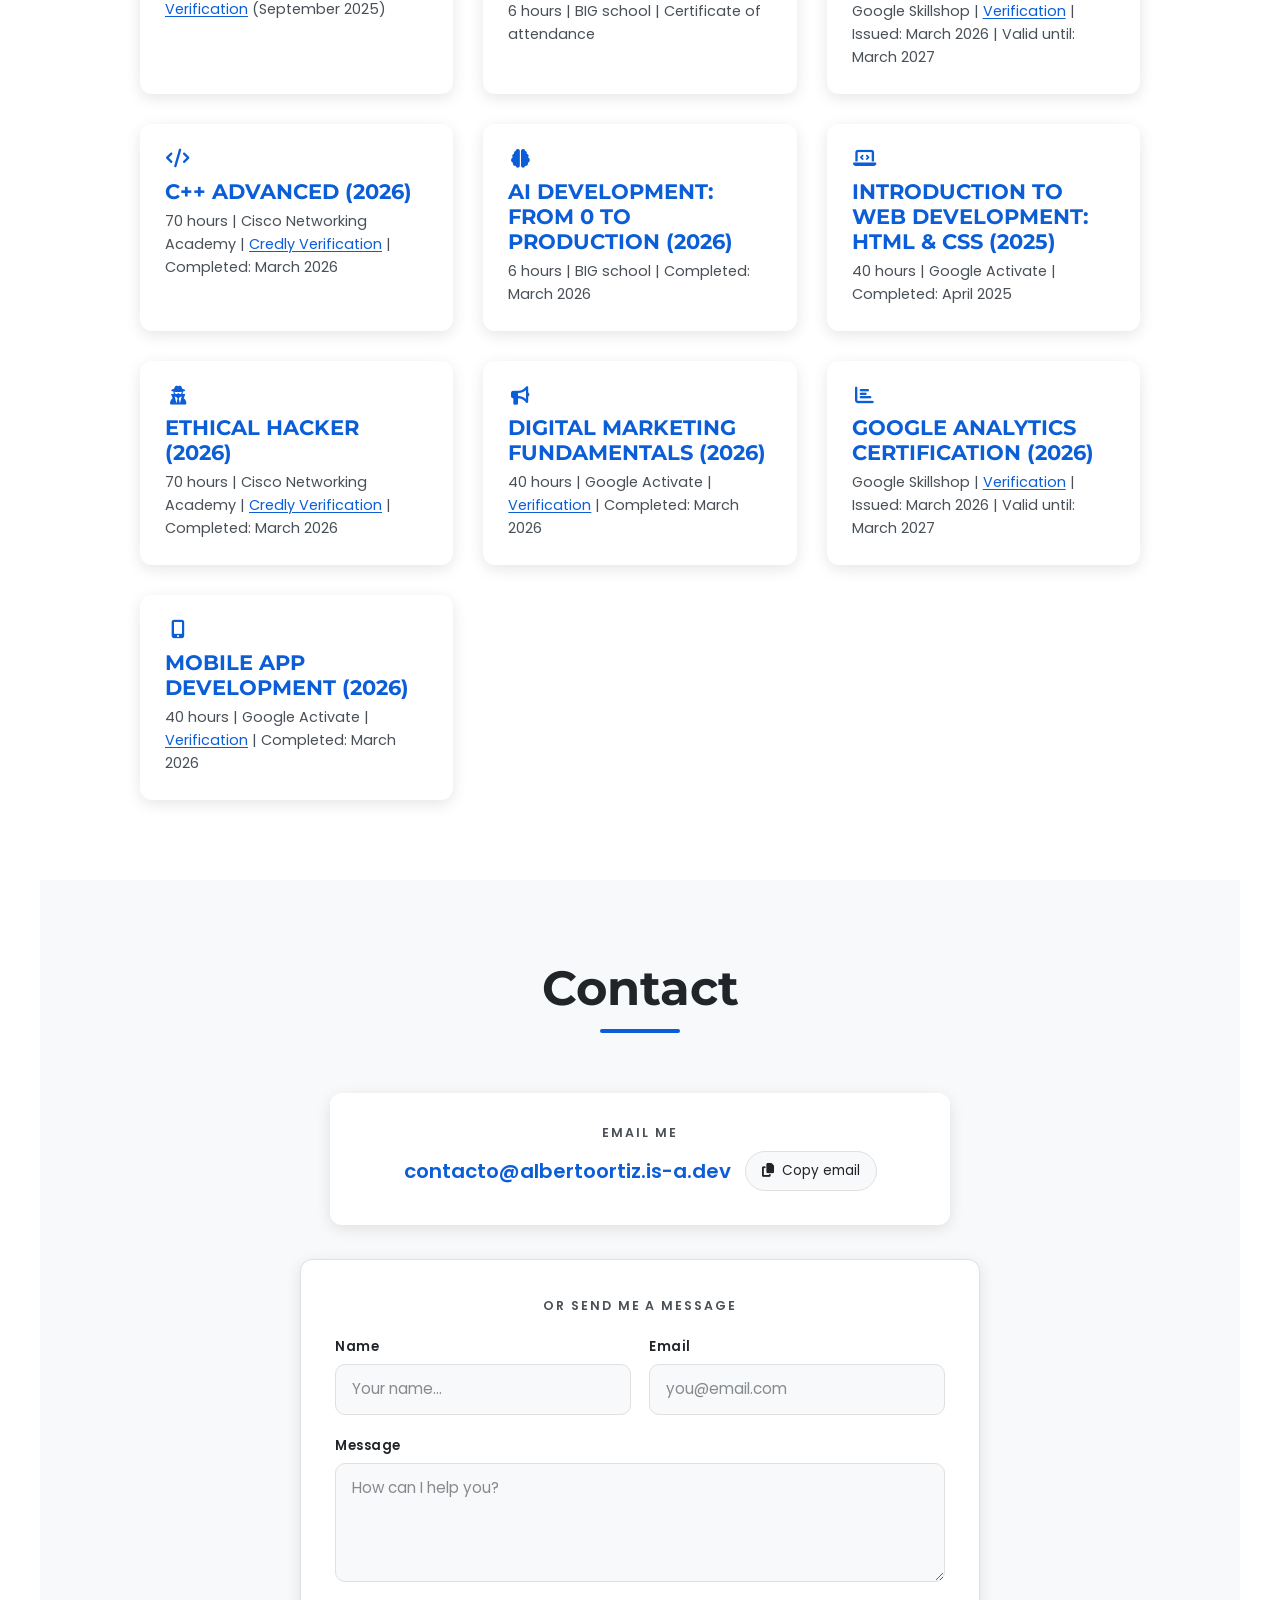
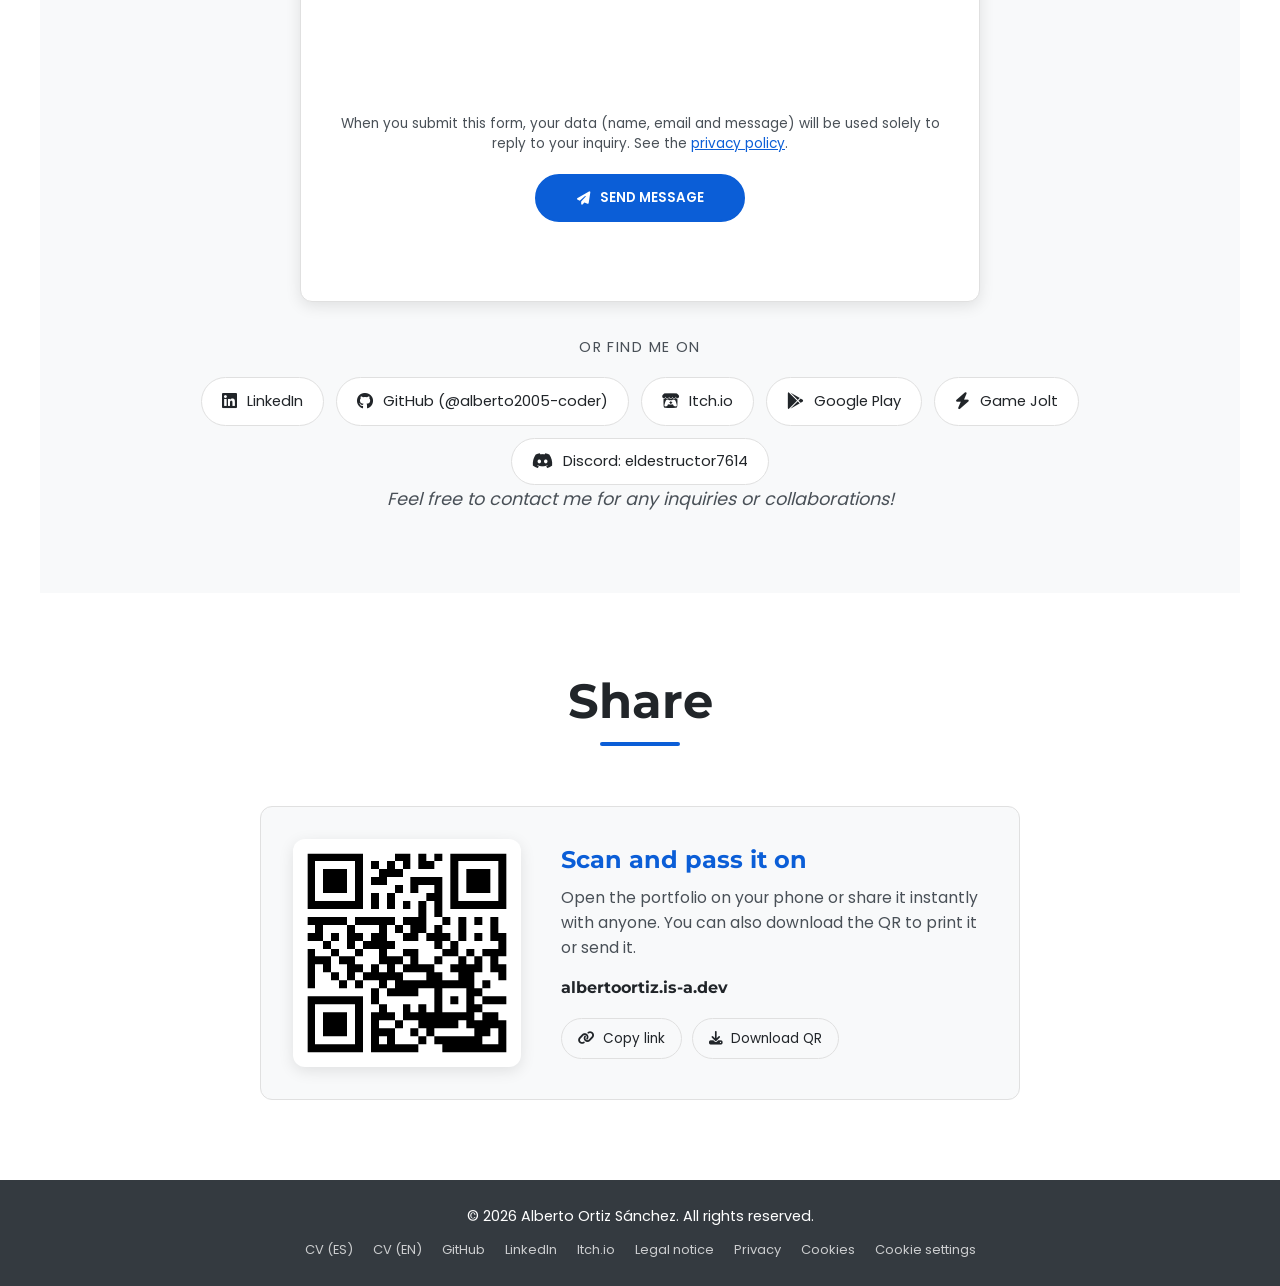
==== commit eb281675: "Seguridad: CSP con hashes, assets autoalojados; nombre del máster y título Game Jolt" ====
--- a/en/index.html
+++ b/en/index.html
@@ -6,7 +6,8 @@
 <meta charset="utf-8"/>
 <meta content="width=device-width, initial-scale=1.0" name="viewport"/>
 <!-- ===== SEGURIDAD BÁSICA ===== -->
-<meta content="default-src 'self'; img-src 'self' data: https: blob:; style-src 'self' 'unsafe-inline' https://fonts.googleapis.com https://cdnjs.cloudflare.com https://newassets.hcaptcha.com; font-src 'self' https://fonts.gstatic.com https://cdnjs.cloudflare.com https://newassets.hcaptcha.com; script-src 'self' 'unsafe-inline' https://www.googletagmanager.com https://web3forms.com https://hcaptcha.com https://js.hcaptcha.com https://newassets.hcaptcha.com; connect-src 'self' https://api.github.com https://api.web3forms.com https://www.googletagmanager.com https://*.google-analytics.com https://*.analytics.google.com https://*.hcaptcha.com; media-src 'self'; object-src 'none'; base-uri 'self'; form-action 'self' https://api.web3forms.com; frame-src 'self' https://*.hcaptcha.com; upgrade-insecure-requests" http-equiv="Content-Security-Policy"/>
+<meta http-equiv="Content-Security-Policy"
+        content="default-src 'self'; img-src 'self' data: https: blob:; style-src 'self' 'unsafe-inline' https://newassets.hcaptcha.com; font-src 'self' https://newassets.hcaptcha.com; script-src 'self' 'sha256-92wy4WYQWMu1yRSh2jnhgaF96m4x9dvrI1PWnoXbJP4=' 'sha256-doTfcGLIOQJkZaKNTT2pMSgAWpnX1RfeOQXaHJpNNbc=' 'sha256-Sp5DqoabiNTN2zNVejCMRZxbvff+GP0ivaiU7n5+PMQ=' https://www.googletagmanager.com https://web3forms.com https://hcaptcha.com https://js.hcaptcha.com https://newassets.hcaptcha.com; connect-src 'self' https://api.github.com https://api.web3forms.com https://www.googletagmanager.com https://*.google-analytics.com https://*.analytics.google.com https://*.hcaptcha.com; media-src 'self'; manifest-src 'self'; object-src 'none'; base-uri 'self'; form-action 'self' https://api.web3forms.com; frame-src 'self' https://*.hcaptcha.com; upgrade-insecure-requests">
 <meta content="strict-origin-when-cross-origin" name="referrer"/>
 <!-- Nota: X-Content-Type-Options, Permissions-Policy y frame-ancestors solo funcionan como cabecera HTTP
          (GitHub Pages no permite configurarlas), por eso no se declaran con <meta>. -->
@@ -237,7 +238,7 @@
   "url": "https://albertoortiz.is-a.dev/en/",
   "name": "Alberto Ortiz Sánchez | Full Stack Developer in Granada",
   "inLanguage": "en",
-  "dateModified": "2026-11-18T22:17:01+01:00",
+  "dateModified": "2026-11-20T14:41:07+01:00",
   "isPartOf": {
     "@id": "https://albertoortiz.is-a.dev/#website"
   },
@@ -456,6 +457,16 @@
         /* ⚠️ CSS PRINCIPAL INCRUSTADO (performance): copia exacta de assets/css/style.css.
            Se incrusta aquí para eliminar la petición bloqueante del render.
            Si editas assets/css/style.css, sincroniza este bloque (verify-site.js lo comprueba). */
+/* Fuentes autoalojadas (antes Google Fonts): sin peticiones a terceros ni transferencia de IP */
+@font-face { font-family: 'Montserrat'; font-style: normal; font-weight: 300; font-display: swap; src: url('/assets/fonts/montserrat-latin-300-normal.woff2') format('woff2'); unicode-range: U+0000-00FF,U+0131,U+0152-0153,U+02BB-02BC,U+02C6,U+02DA,U+02DC,U+0304,U+0308,U+0329,U+2000-206F,U+20AC,U+2122,U+2191,U+2193,U+2212,U+2215,U+FEFF,U+FFFD; }
+@font-face { font-family: 'Montserrat'; font-style: normal; font-weight: 400; font-display: swap; src: url('/assets/fonts/montserrat-latin-400-normal.woff2') format('woff2'); unicode-range: U+0000-00FF,U+0131,U+0152-0153,U+02BB-02BC,U+02C6,U+02DA,U+02DC,U+0304,U+0308,U+0329,U+2000-206F,U+20AC,U+2122,U+2191,U+2193,U+2212,U+2215,U+FEFF,U+FFFD; }
+@font-face { font-family: 'Montserrat'; font-style: normal; font-weight: 700; font-display: swap; src: url('/assets/fonts/montserrat-latin-700-normal.woff2') format('woff2'); unicode-range: U+0000-00FF,U+0131,U+0152-0153,U+02BB-02BC,U+02C6,U+02DA,U+02DC,U+0304,U+0308,U+0329,U+2000-206F,U+20AC,U+2122,U+2191,U+2193,U+2212,U+2215,U+FEFF,U+FFFD; }
+@font-face { font-family: 'Poppins'; font-style: normal; font-weight: 300; font-display: swap; src: url('/assets/fonts/poppins-latin-300-normal.woff2') format('woff2'); unicode-range: U+0000-00FF,U+0131,U+0152-0153,U+02BB-02BC,U+02C6,U+02DA,U+02DC,U+0304,U+0308,U+0329,U+2000-206F,U+20AC,U+2122,U+2191,U+2193,U+2212,U+2215,U+FEFF,U+FFFD; }
+@font-face { font-family: 'Poppins'; font-style: normal; font-weight: 400; font-display: swap; src: url('/assets/fonts/poppins-latin-400-normal.woff2') format('woff2'); unicode-range: U+0000-00FF,U+0131,U+0152-0153,U+02BB-02BC,U+02C6,U+02DA,U+02DC,U+0304,U+0308,U+0329,U+2000-206F,U+20AC,U+2122,U+2191,U+2193,U+2212,U+2215,U+FEFF,U+FFFD; }
+@font-face { font-family: 'Poppins'; font-style: normal; font-weight: 600; font-display: swap; src: url('/assets/fonts/poppins-latin-600-normal.woff2') format('woff2'); unicode-range: U+0000-00FF,U+0131,U+0152-0153,U+02BB-02BC,U+02C6,U+02DA,U+02DC,U+0304,U+0308,U+0329,U+2000-206F,U+20AC,U+2122,U+2191,U+2193,U+2212,U+2215,U+FEFF,U+FFFD; }
+/* Anti-clickjacking: si la web se carga dentro de un iframe ajeno, no se muestra (GitHub Pages no permite X-Frame-Options) */
+html.is-framed body { display: none !important; }
+
 :root {
     --primary-color: #0b5ed7;
     --on-primary: #ffffff;
@@ -2310,17 +2321,13 @@
     section { break-inside: avoid; }
 }
     </style>
-<link href="https://fonts.googleapis.com" rel="preconnect"/>
-<link crossorigin="" href="https://fonts.gstatic.com" rel="preconnect"/>
-<link crossorigin="" href="https://cdnjs.cloudflare.com" rel="preconnect"/>
-<link as="style" href="https://fonts.googleapis.com/css2?family=Montserrat:wght@300;400;700&amp;family=Poppins:wght@300;400;600&amp;display=swap" onload="this.onload=null;this.rel='stylesheet'" rel="preload"/>
+<link as="font" crossorigin="" href="/assets/fonts/montserrat-latin-700-normal.woff2" rel="preload" type="font/woff2"/>
+<link as="font" crossorigin="" href="/assets/fonts/poppins-latin-300-normal.woff2" rel="preload" type="font/woff2"/>
+<link as="font" crossorigin="" href="/assets/fonts/poppins-latin-400-normal.woff2" rel="preload" type="font/woff2"/>
+<!-- ===== ICONOS (Font Awesome 6.4.2 autoalojado) ===== -->
+<link data-async-css="" href="/assets/vendor/fontawesome/css/all.min.css" media="print" rel="stylesheet"/>
 <noscript>
-<link href="https://fonts.googleapis.com/css2?family=Montserrat:wght@300;400;700&amp;family=Poppins:wght@300;400;600&amp;display=swap" rel="stylesheet"/>
-</noscript>
-<!-- ===== ICONOS (FontAwesome Stable CDN) ===== -->
-<link as="style" href="https://cdnjs.cloudflare.com/ajax/libs/font-awesome/6.4.2/css/all.min.css" onload="this.onload=null;this.rel='stylesheet'" rel="preload"/>
-<noscript>
-<link href="https://cdnjs.cloudflare.com/ajax/libs/font-awesome/6.4.2/css/all.min.css" rel="stylesheet"/>
+<link href="/assets/vendor/fontawesome/css/all.min.css" rel="stylesheet"/>
 </noscript>
 </head>
 <body>
@@ -2332,6 +2339,11 @@
                 if (!t) t = window.matchMedia('(prefers-color-scheme: dark)').matches ? 'dark' : 'light';
                 if (t === 'dark') document.body.setAttribute('data-theme', 'dark');
             } catch (e) { }
+            // Hoja de iconos no crítica: se activa aquí (sin onload en línea, compatible con la CSP)
+            var l = document.querySelectorAll('link[data-async-css]');
+            for (var i = 0; i < l.length; i++) l[i].media = 'all';
+            // Anti-clickjacking: si la web está enmarcada por otro sitio, se oculta (ver .is-framed en el CSS)
+            if (window.top !== window.self) document.documentElement.classList.add('is-framed');
         })();
     </script>
 <div aria-label="Cookie consent" aria-live="polite" class="cookie-consent" id="cookie-consent" role="dialog">
@@ -2486,7 +2498,7 @@
 </p>
 <h1>
 <span class="hero-name" data-lang-en="Alberto Ortiz Sánchez" data-lang-es="Alberto Ortiz Sánchez">Alberto Ortiz Sánchez</span>
-<span class="hero-role" data-lang-en="Full Stack Developer in Granada · FP Master's Student in AI" data-lang-es="Desarrollador Full Stack en Granada · Estudiante de Máster FP en IA">Full Stack Developer in Granada · FP Master's Student in AI</span>
+<span class="hero-role" data-lang-en="Full Stack Developer in Granada · FP Master's Student in Machine Learning" data-lang-es="Desarrollador Full Stack en Granada · Estudiante de Máster FP en Aprendizaje Automático">Full Stack Developer in Granada · FP Master's Student in Machine Learning</span>
 </h1>
 <p class="tagline">
 <span id="typing-text"></span><span aria-hidden="true" class="typing-cursor">|</span>
@@ -2649,7 +2661,7 @@
 <div class="project-card">
 <div class="project-media">
 <img alt="The Memory Game, memory video game" aria-hidden="true" class="project-media-bg" decoding="async" height="360" loading="lazy" src="/assets/projects/the-memory-game.webp" width="640"/>
-<img alt="The Memory Game — Video game published on Google Play Store" class="project-media-main" decoding="async" height="360" loading="lazy" onerror="this.classList.add('is-missing')" src="/assets/projects/the-memory-game.webp" width="640"/>
+<img alt="The Memory Game — Video game published on Google Play Store" class="project-media-main" decoding="async" height="360" loading="lazy" src="/assets/projects/the-memory-game.webp" width="640"/>
 <span aria-hidden="true" class="project-media-fallback"><i class="fab fa-google-play"></i></span>
 </div>
 <div class="project-card-header">
@@ -2668,7 +2680,7 @@
 <div class="project-card">
 <div class="project-media">
 <img alt="Neon Dash, rhythm and speed arcade video game" aria-hidden="true" class="project-media-bg" decoding="async" height="360" loading="lazy" src="/assets/projects/neon-dash.webp" width="640"/>
-<img alt="Neon Dash — Rhythm and speed arcade video game on Itch.io" class="project-media-main" decoding="async" height="360" loading="lazy" onerror="this.classList.add('is-missing')" src="/assets/projects/neon-dash.webp" width="640"/>
+<img alt="Neon Dash — Rhythm and speed arcade video game on Itch.io" class="project-media-main" decoding="async" height="360" loading="lazy" src="/assets/projects/neon-dash.webp" width="640"/>
 <span aria-hidden="true" class="project-media-fallback"><i class="fas fa-gamepad"></i></span>
 </div>
 <div class="project-card-header">
@@ -2687,7 +2699,7 @@
 <div class="project-card">
 <div class="project-media">
 <img alt="Tetris C++, classic video game developed in C++" aria-hidden="true" class="project-media-bg" decoding="async" height="360" loading="lazy" src="/assets/projects/tetris-cpp.webp" width="640"/>
-<img alt="Tetris C++ — Classic recreation developed in C++ on Itch.io" class="project-media-main" decoding="async" height="360" loading="lazy" onerror="this.classList.add('is-missing')" src="/assets/projects/tetris-cpp.webp" width="640"/>
+<img alt="Tetris C++ — Classic recreation developed in C++ on Itch.io" class="project-media-main" decoding="async" height="360" loading="lazy" src="/assets/projects/tetris-cpp.webp" width="640"/>
 <span aria-hidden="true" class="project-media-fallback"><i class="fas fa-code"></i></span>
 </div>
 <div class="project-card-header">
@@ -2709,7 +2721,7 @@
 </div>
 <div class="project-card-header">
 <i class="fas fa-bolt"></i>
-<h3 data-lang-en="Game Jolt Profile" data-lang-es="Game Jolt Profile">Game Jolt Profile</h3>
+<h3 data-lang-en="More Games on Game Jolt" data-lang-es="Más juegos en Game Jolt">More Games on Game Jolt</h3>
 </div>
 <p data-lang-en="Explore my Game Jolt profile to find more experimental games and prototypes." data-lang-es="Explora mi perfil en Game Jolt para encontrar más juegos experimentales y prototipos.">Explore my Game Jolt profile to find more experimental games and prototypes.</p>
 <div class="project-card-meta">
@@ -3209,7 +3221,7 @@
 </p>
 </div>
 </footer>
-<script defer="" src="/assets/js/script.js?v=20261104a"></script>
+<script defer="" src="/assets/js/script.js?v=20261120a"></script>
 <!-- Web3Forms + hCaptcha: carga diferida. El script del formulario (y el captcha con él)
          solo se descarga cuando el visitante se acerca a la sección de contacto
          (mejora el TBT y la puntuación de PageSpeed). -->
